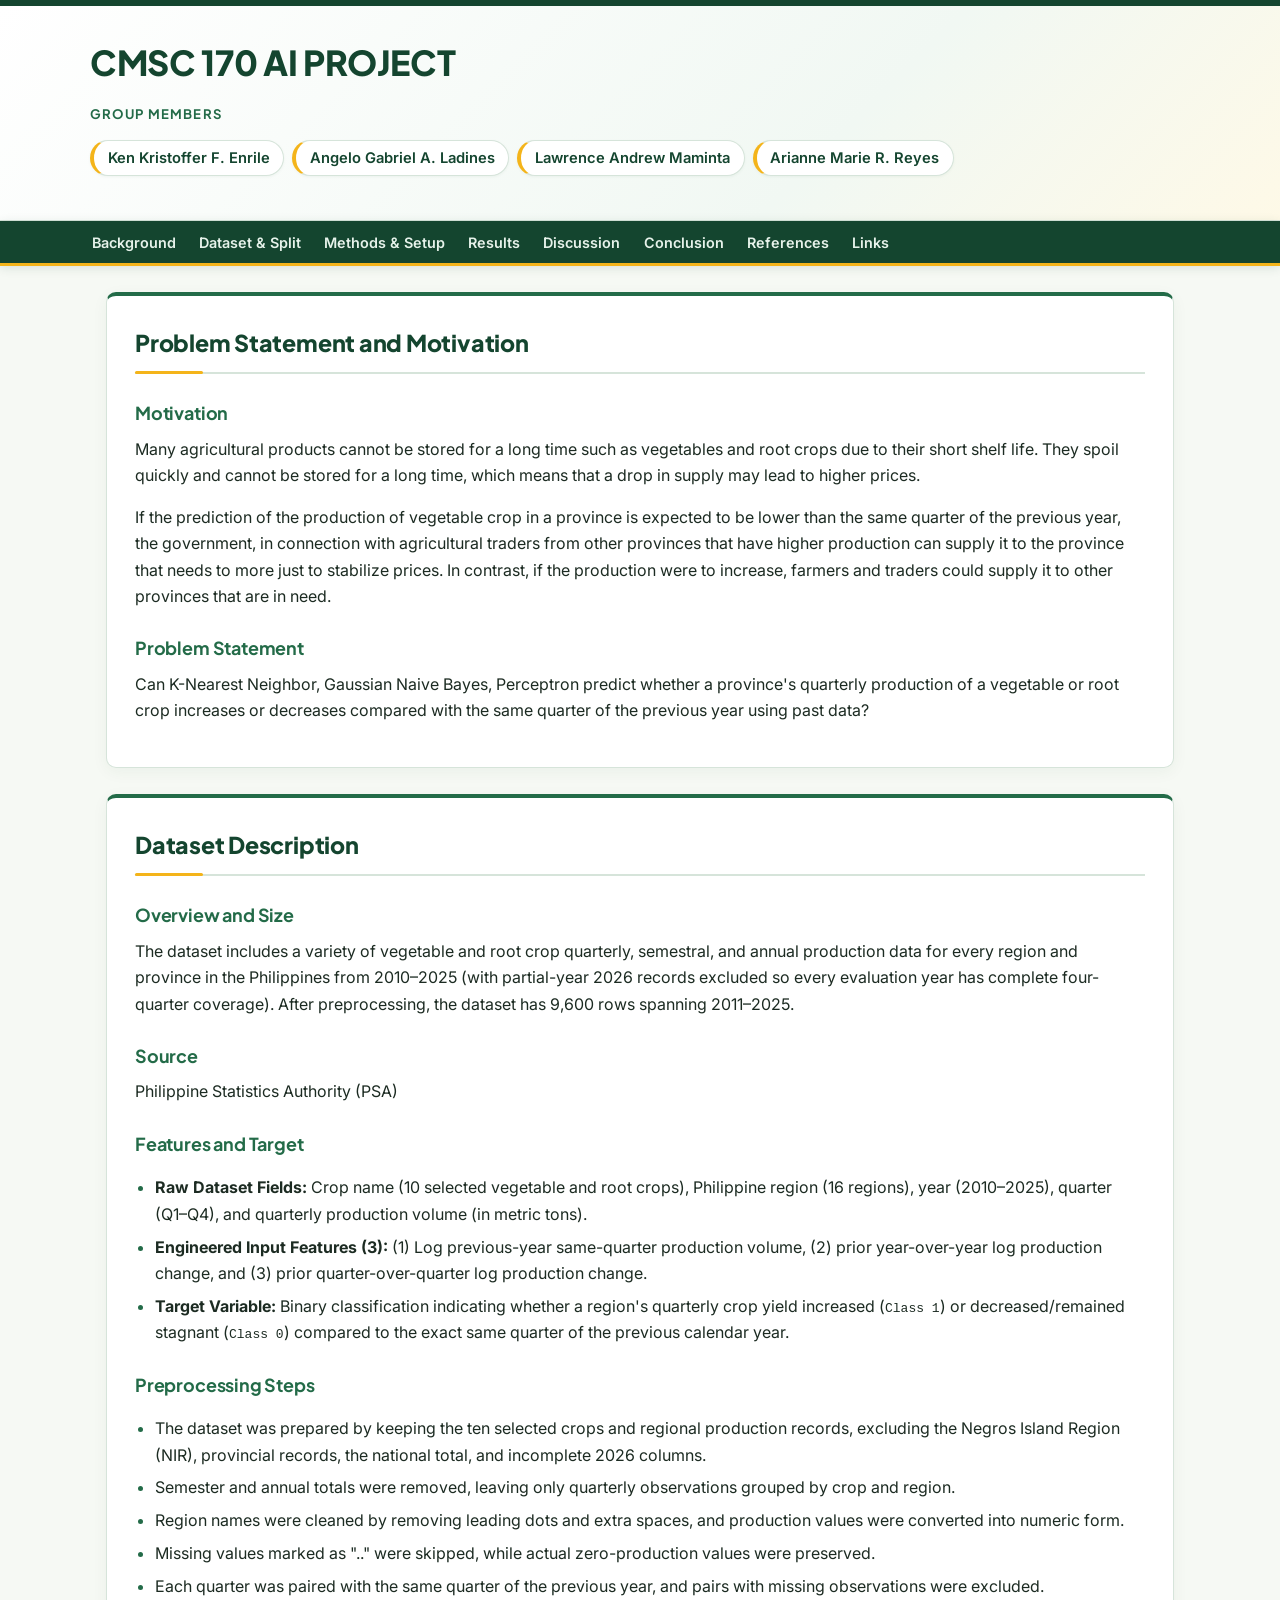
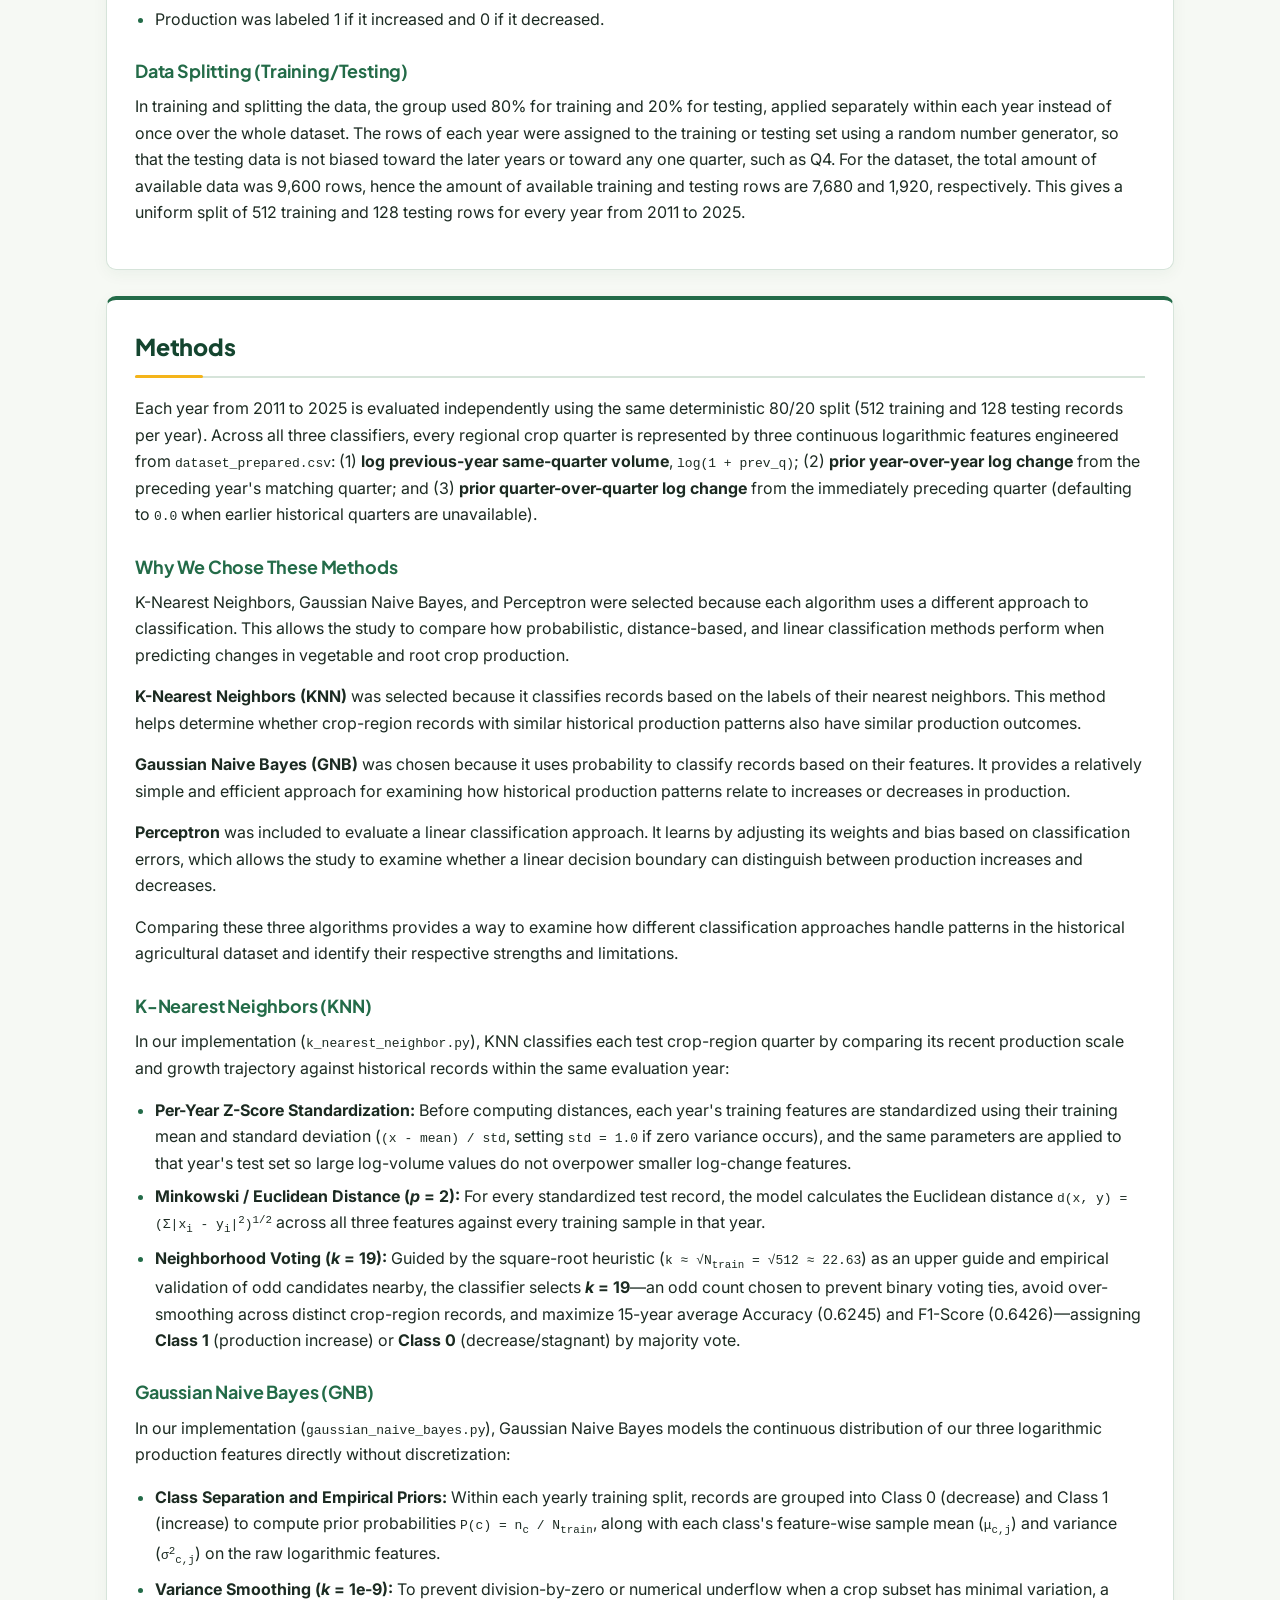
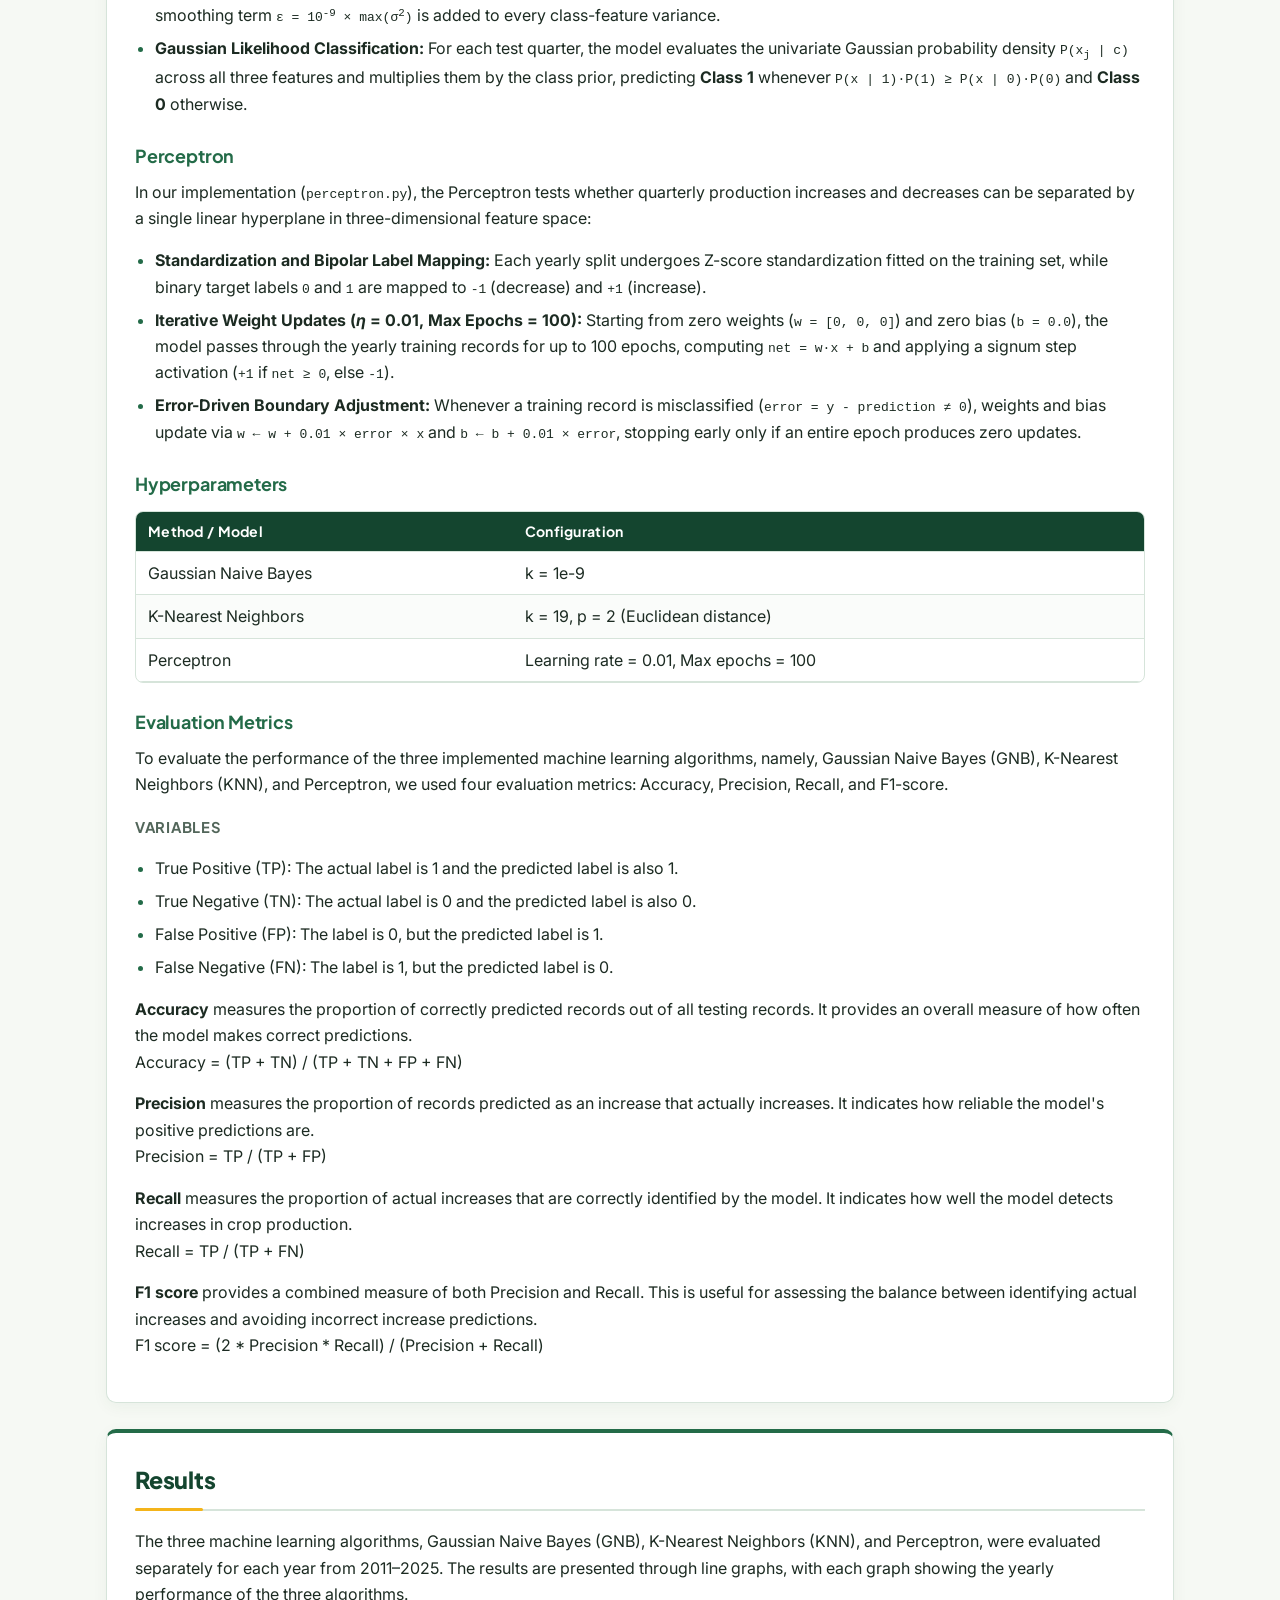
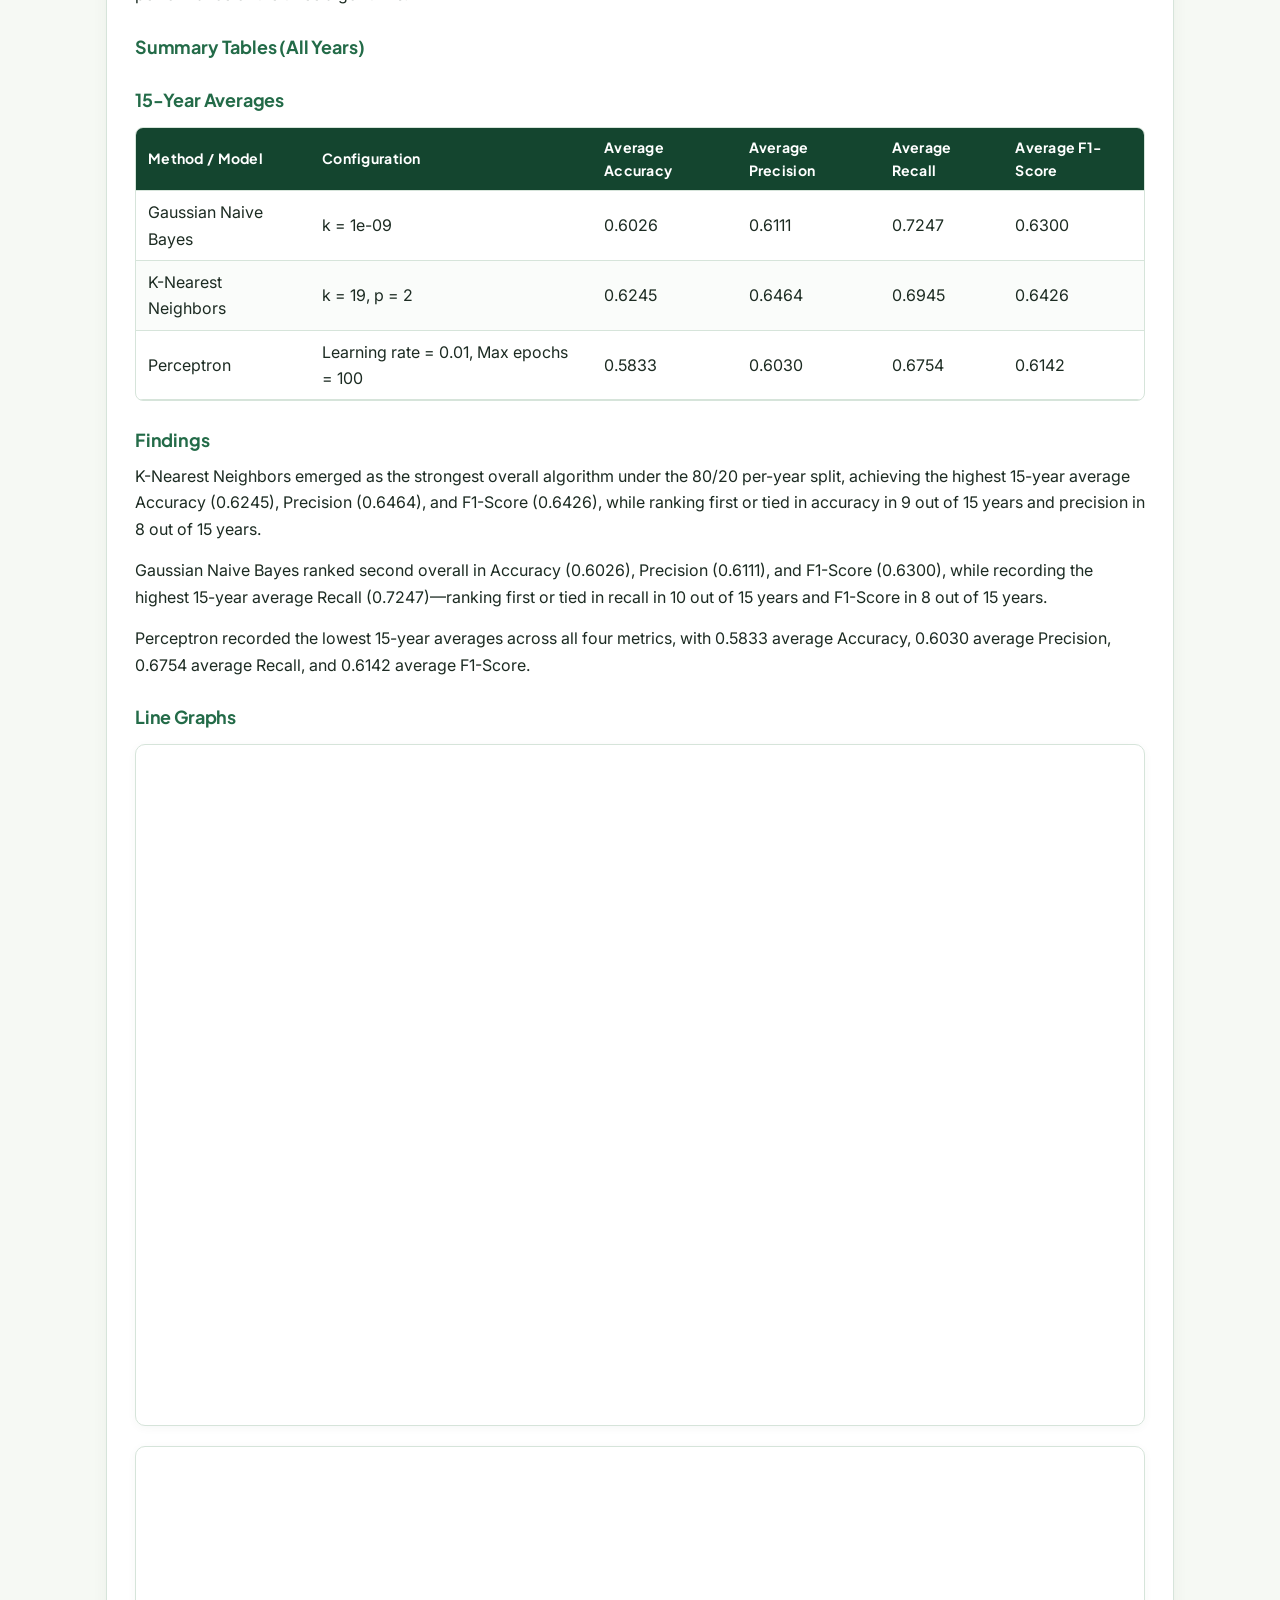
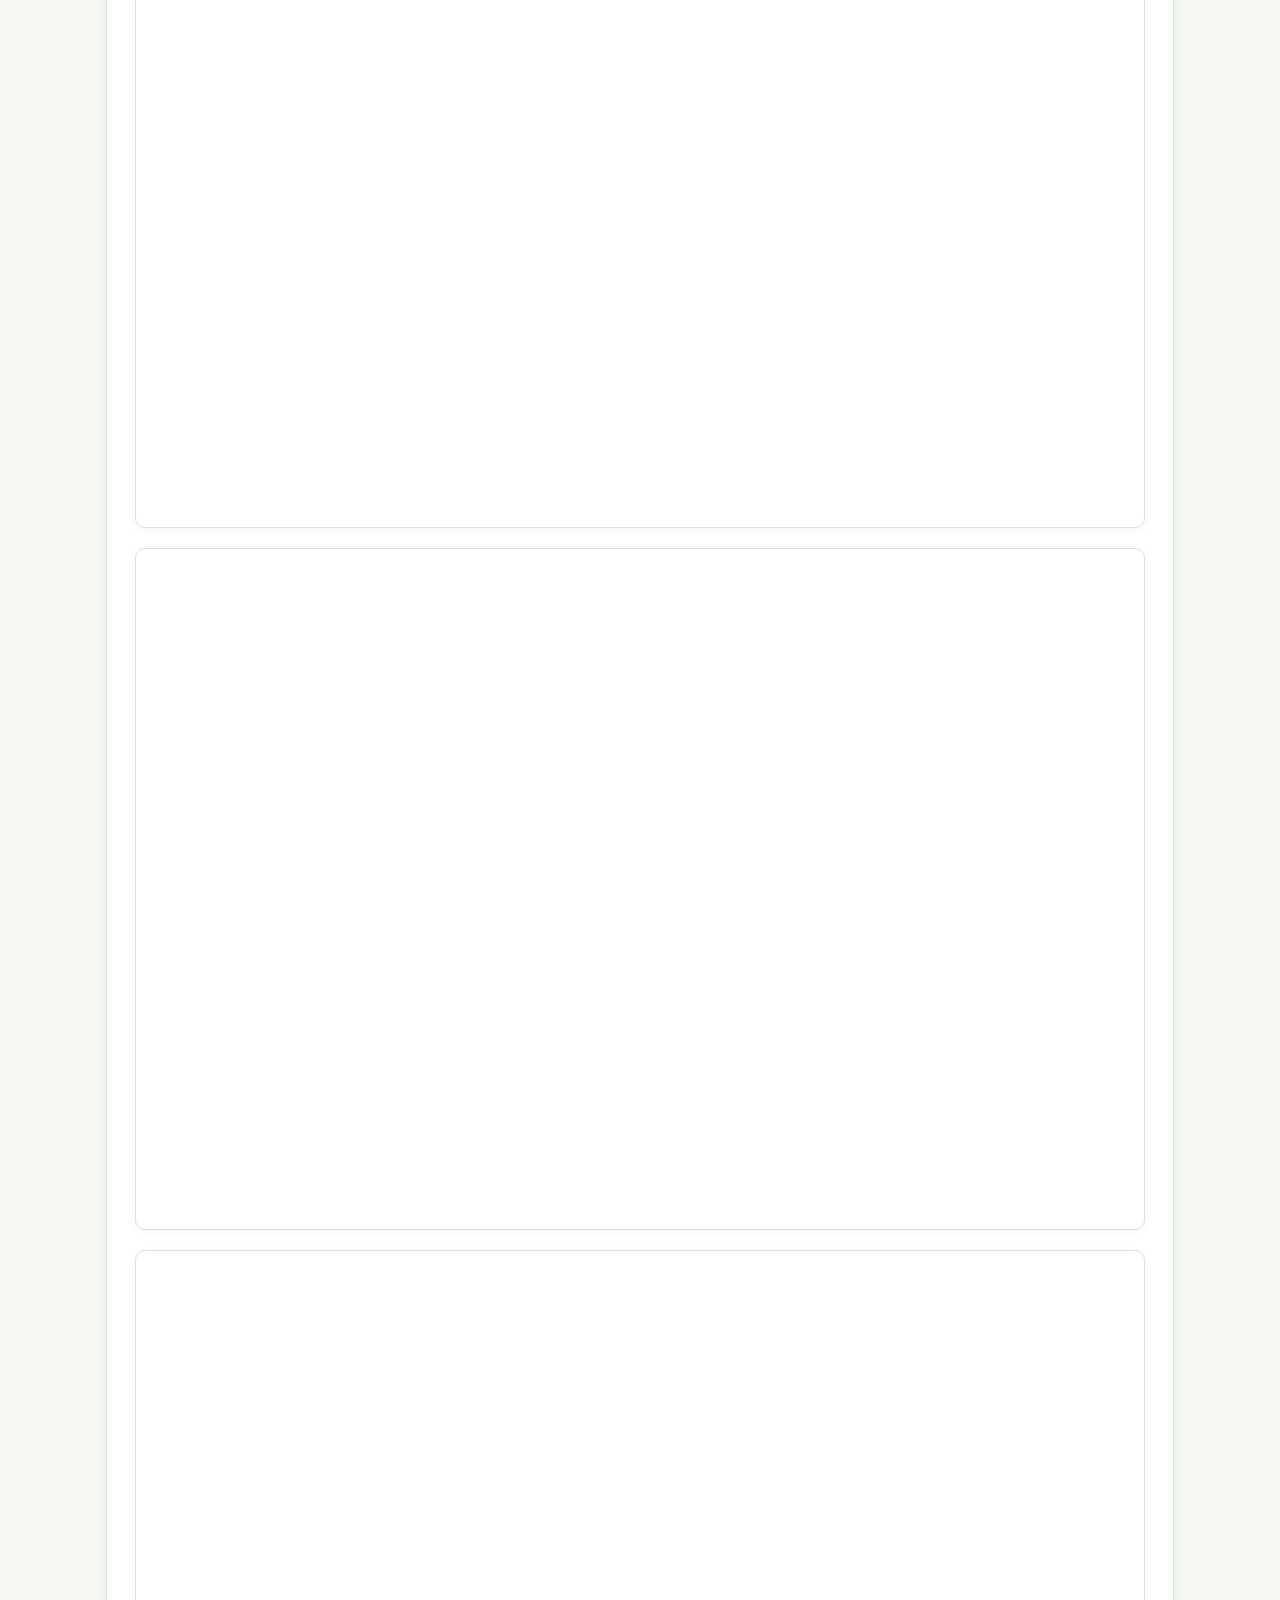
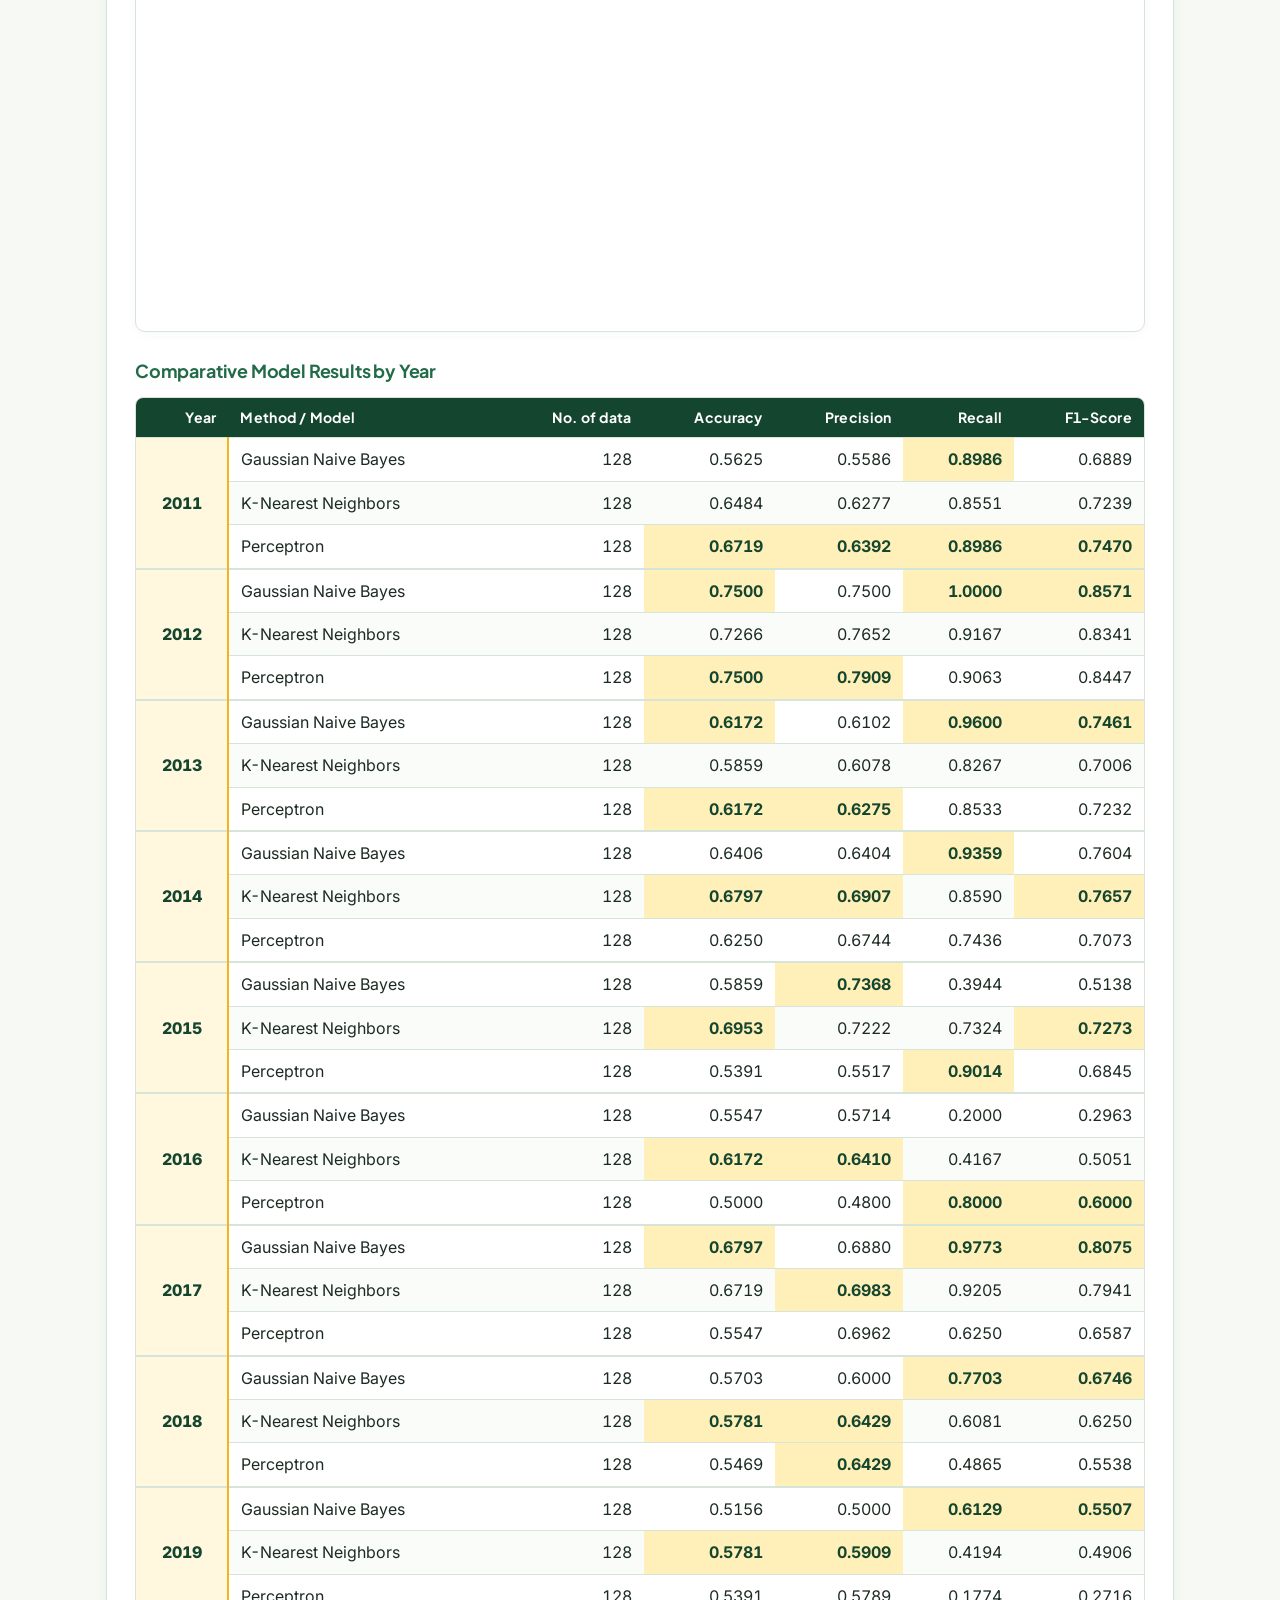
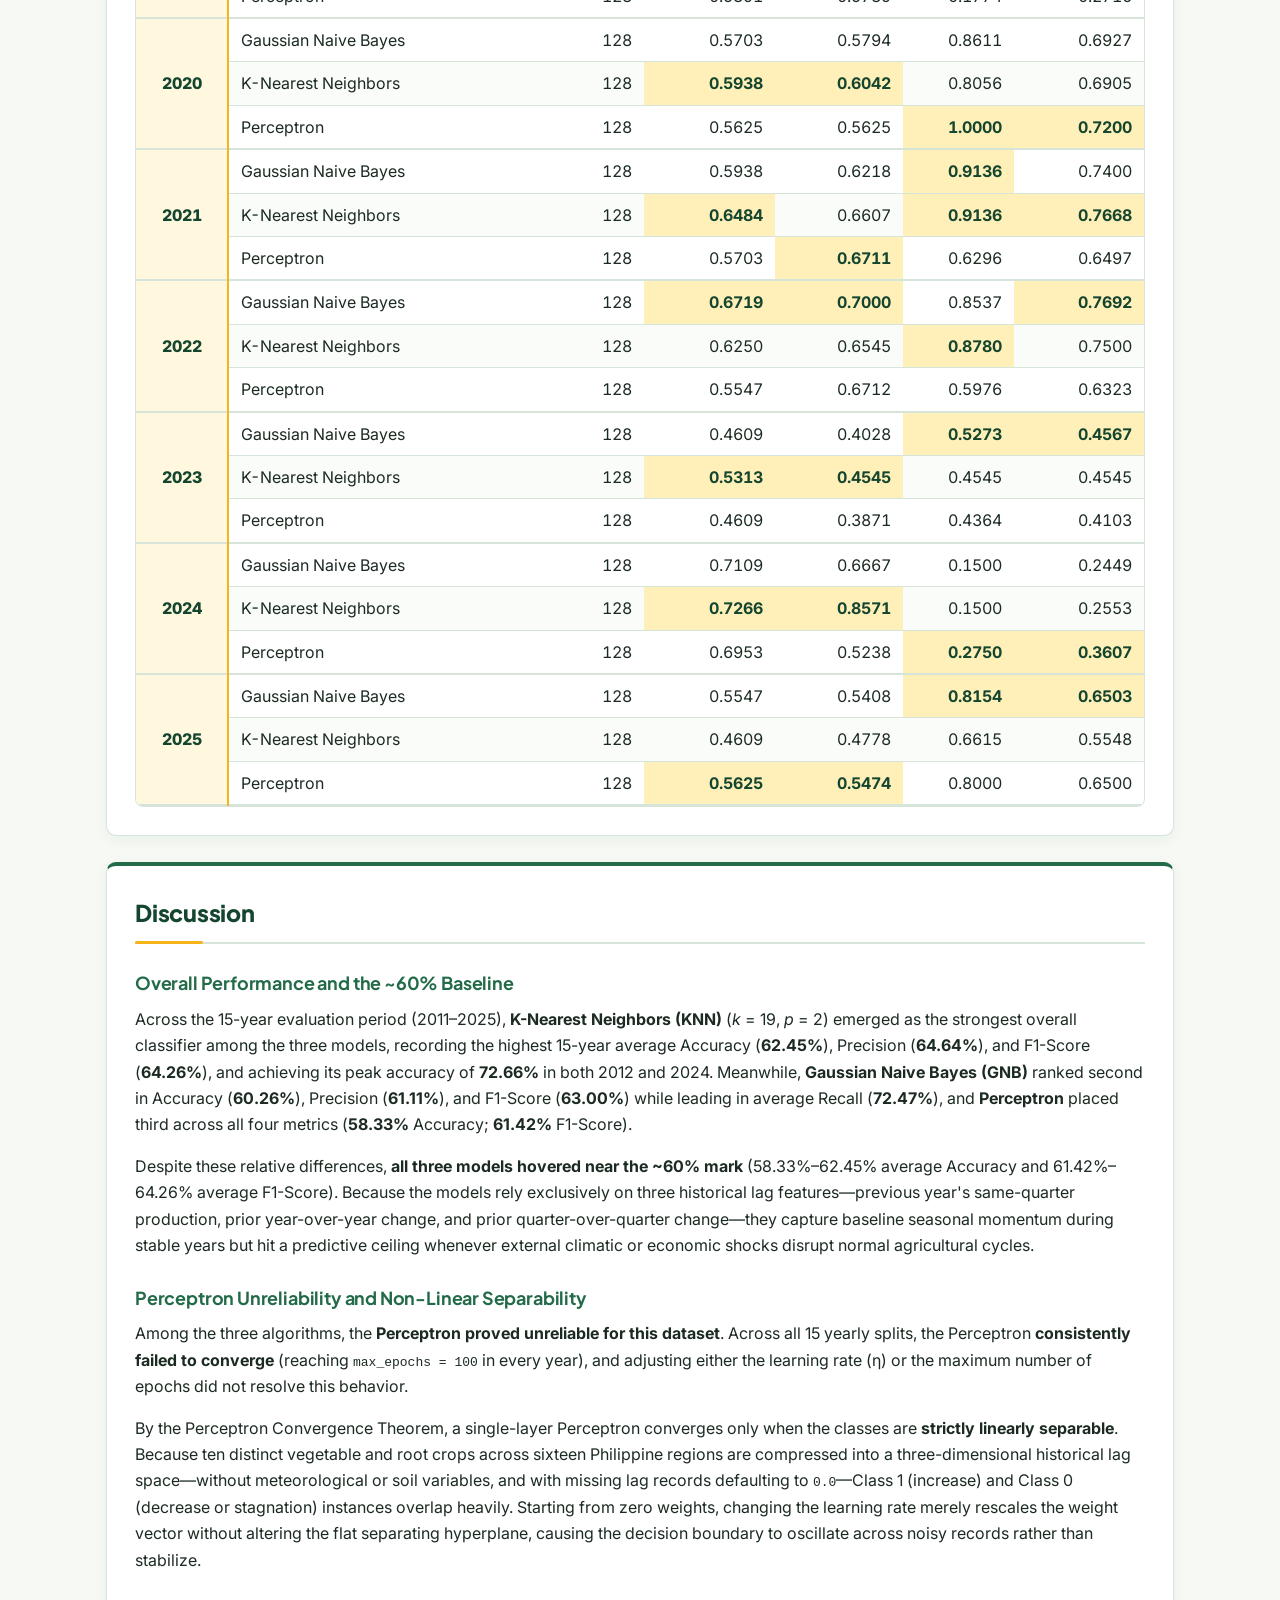
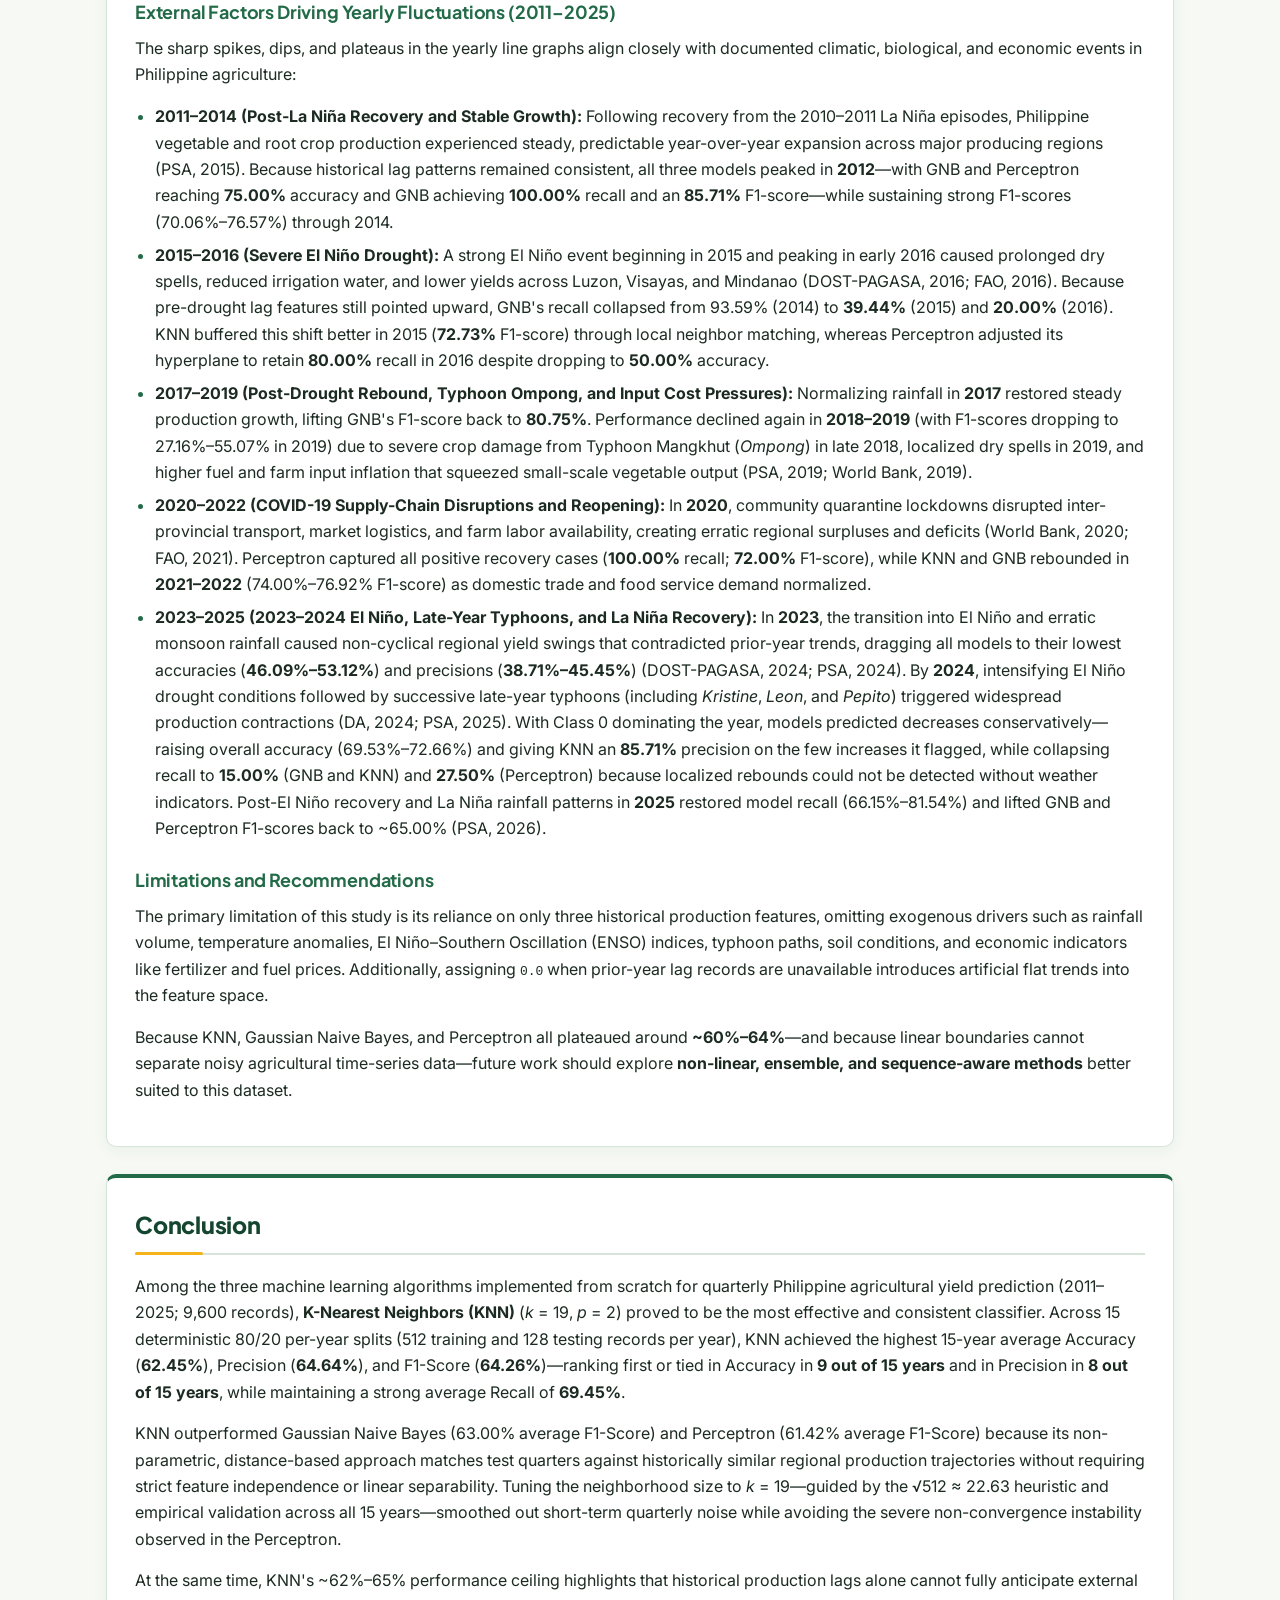
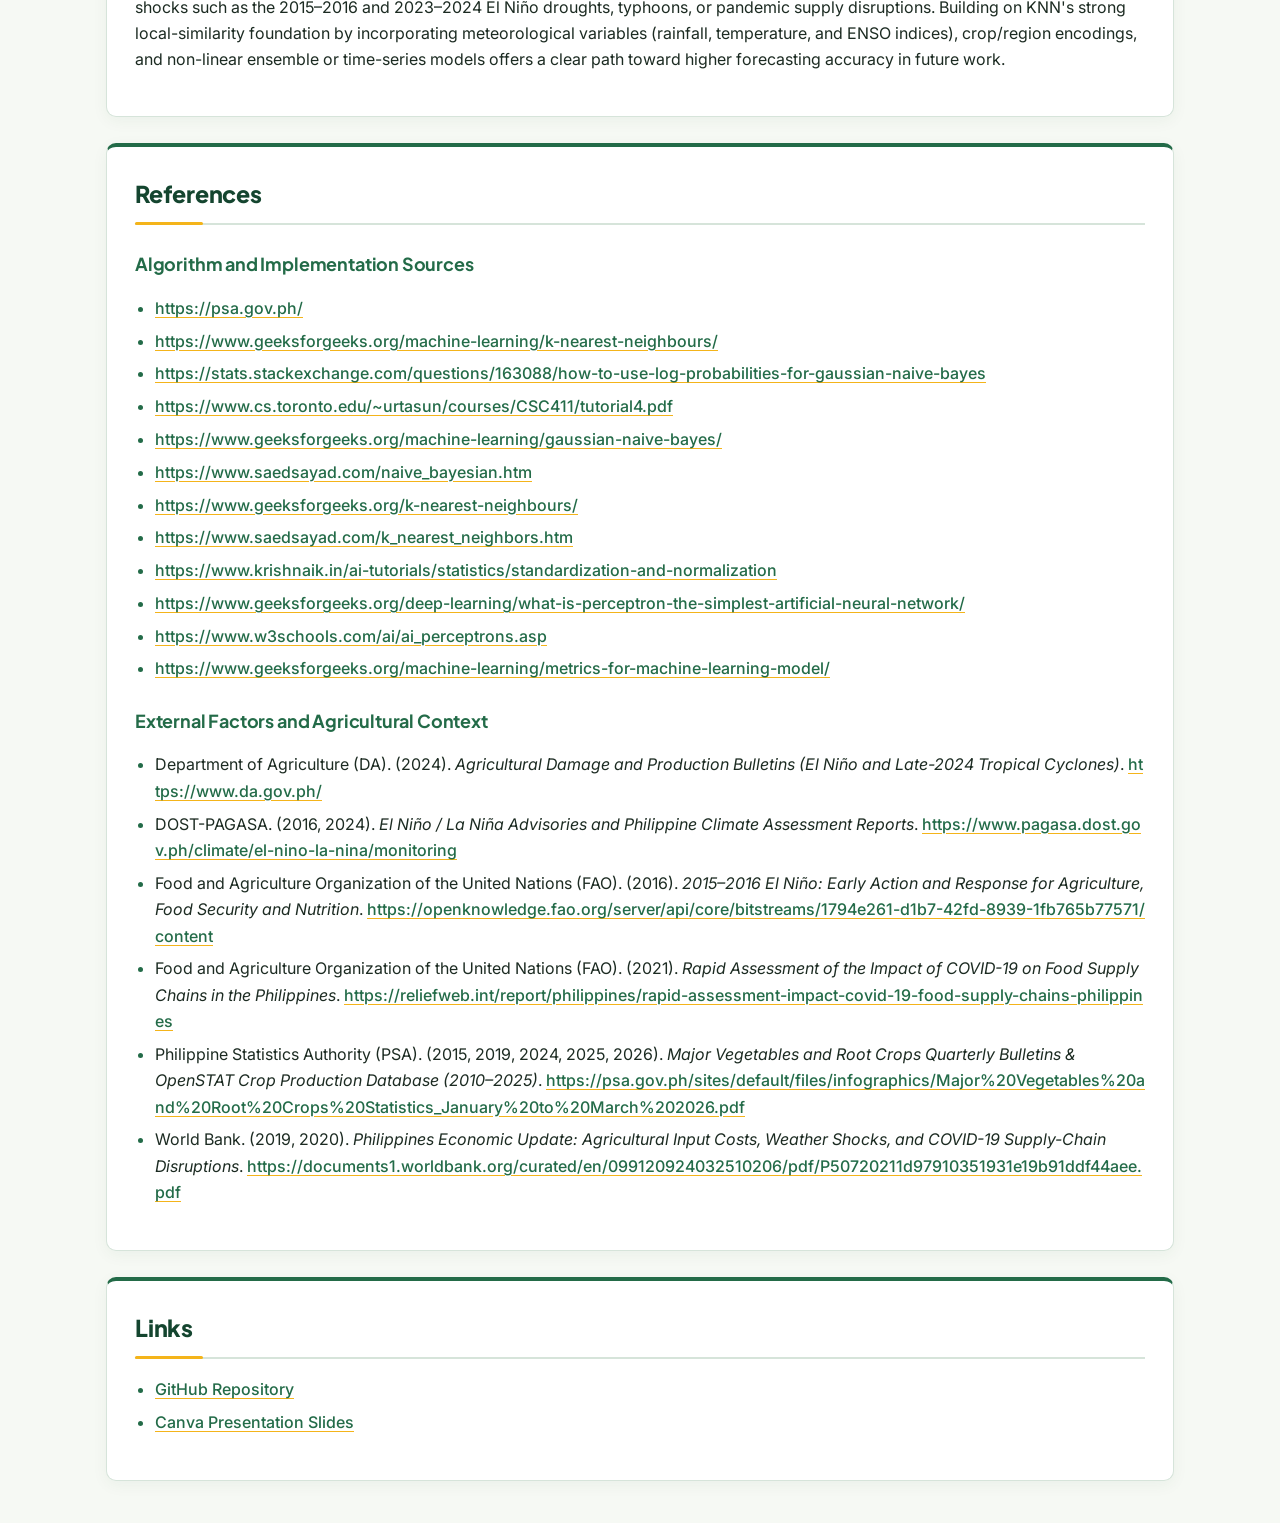
==== index.html @ d4cdd557 "updated README and added reason for chosen methods" ====
<!DOCTYPE html>
<html lang="en">

<head>
  <meta charset="utf-8">
  <meta name="viewport" content="width=device-width, initial-scale=1">
  <title>CMSC 170 AI PROJECT</title>

  <!-- all page styling are in style.css -->
  <link rel="stylesheet" href="style.css">
</head>

<body>

  <!-- HEADER -->
  <!-- Project title and group members -->
  <header id="title" class="hero">
    <h1>CMSC 170 AI PROJECT</h1>
    <h2>Group Members</h2>
    <ul>
      <li>Ken Kristoffer F. Enrile</li>
      <li>Angelo Gabriel A. Ladines</li>
      <li>Lawrence Andrew Maminta</li>
      <li>Arianne Marie R. Reyes</li>
    </ul>
  </header>

  <!-- NAVIGATION -->
  <!-- table of contents aligned with the reorganized flow -->
  <nav class="toc">
    <ol>
      <li><a href="#problem">Background</a></li>
      <li><a href="#dataset">Dataset &amp; Split</a></li>
      <li><a href="#methods">Methods &amp; Setup</a></li>
      <li><a href="#results">Results</a></li>
      <li><a href="#discussion">Discussion</a></li>
      <li><a href="#conclusion">Conclusion</a></li>
      <li><a href="#references">References</a></li>
      <li><a href="#links">Links</a></li>
    </ol>
  </nav>

  <main>

    <!-- I. PROBLEM AND MOTIVATION -->
    <section id="problem">
      <h2>Problem Statement and Motivation</h2>

      <h3>Motivation</h3>
      <p>Many agricultural products cannot be stored for a long time such as vegetables and root crops due to their short shelf life. 
        They spoil quickly and cannot be stored for a long time, which means that a drop in supply may lead to higher prices.</p>
      <p>If the prediction of the production of vegetable crop in a province is expected to be lower than the same quarter of the previous year, 
        the government, in connection with agricultural traders from other provinces that have higher production can supply it to the province 
        that needs to more just to stabilize prices. In contrast, if the production were to increase, farmers and traders could supply it to 
        other provinces that are in need.</p>

      <h3>Problem Statement</h3>
      <p>Can K-Nearest Neighbor, Gaussian Naive Bayes, Perceptron predict whether a province's quarterly production of a vegetable or root crop increases or 
        decreases compared with the same quarter of the previous year using past data?</p>
    </section>

    <!-- II. DATASET AND SPLITTING -->
    <section id="dataset">
      <h2>Dataset Description</h2>

      <h3>Overview and Size</h3>
      <p>The dataset includes a variety of vegetable and root crop quarterly, semestral, and annual production data for 
        every region and province in the Philippines from 2010–2025 (with partial-year 2026 records excluded so every evaluation year has complete four-quarter coverage). After preprocessing, the dataset has 9,600 rows spanning 2011–2025.</p>

      <h3>Source</h3>
      <p>Philippine Statistics Authority (PSA)</p>

      <h3>Features and Target</h3>
      <ul>
        <li><strong>Raw Dataset Fields:</strong> Crop name (10 selected vegetable and root crops), Philippine region (16 regions), year (2010–2025), quarter (Q1–Q4), and quarterly production volume (in metric tons).</li>
        <li><strong>Engineered Input Features (3):</strong> (1) Log previous-year same-quarter production volume, (2) prior year-over-year log production change, and (3) prior quarter-over-quarter log production change.</li>
        <li><strong>Target Variable:</strong> Binary classification indicating whether a region's quarterly crop yield increased (<code>Class 1</code>) or decreased/remained stagnant (<code>Class 0</code>) compared to the exact same quarter of the previous calendar year.</li>
      </ul>

      <h3>Preprocessing Steps</h3>
      <ul>
        <li>The dataset was prepared by keeping the ten selected crops and regional production records, excluding the Negros Island Region (NIR), 
            provincial records, the national total, and incomplete 2026 columns.</li>
        <li>Semester and annual totals were removed, leaving only quarterly observations grouped by crop and region.</li>
        <li>Region names were cleaned by removing leading dots and extra spaces, and production values were converted into numeric form.</li>
        <li>Missing values marked as ".." were skipped, while actual zero-production values were preserved.</li>
        <li>Each quarter was paired with the same quarter of the previous year, and pairs with missing observations were excluded.</li>
        <li>Production was labeled 1 if it increased and 0 if it decreased.</li>
      </ul>

      <!-- Moved from Data Setup so all data preparation stays together -->
      <h3>Data Splitting (Training/Testing)</h3>
      <p>In training and splitting the data, the group used 80% for training and 20% for testing, 
        applied separately within each year instead of once over the whole dataset. 
        The rows of each year were assigned to the training or testing set using a random number generator, 
        so that the testing data is not biased toward the later years or toward any one quarter, such as Q4. 
        For the dataset, the total amount of available data was 9,600 rows, hence the amount of available training and testing rows are 7,680 and 1,920, respectively. 
        This gives a uniform split of 512 training and 128 testing rows for every year from 2011 to 2025.
      </p>
    </section>

    <!-- III. METHODS AND EVALUATION SETUP -->
    <section id="methods">
      <h2>Methods</h2>
      <p>Each year from 2011 to 2025 is evaluated independently using the same deterministic 80/20 split (512 training and 128 testing records per year). Across all three classifiers, every regional crop quarter is represented by three continuous logarithmic features engineered from <code>dataset_prepared.csv</code>: (1) <strong>log previous-year same-quarter volume</strong>, <code>log(1 + prev_q)</code>; (2) <strong>prior year-over-year log change</strong> from the preceding year's matching quarter; and (3) <strong>prior quarter-over-quarter log change</strong> from the immediately preceding quarter (defaulting to <code>0.0</code> when earlier historical quarters are unavailable).</p>

      <h3>Why We Chose These Methods</h3>
      <p>K-Nearest Neighbors, Gaussian Naive Bayes, and Perceptron were selected because each algorithm uses a different approach to classification. This allows the study to compare how probabilistic, distance-based, and linear classification methods perform when predicting changes in vegetable and root crop production.</p>

      <p><strong>K-Nearest Neighbors (KNN)</strong> was selected because it classifies records based on the labels of their nearest neighbors. This method helps determine whether crop-region records with similar historical production patterns also have similar production outcomes.</p> 

      <p><strong>Gaussian Naive Bayes (GNB)</strong> was chosen because it uses probability to classify records based on their features. It provides a relatively simple and efficient approach for examining how historical production patterns relate to increases or decreases in production.</p>

      <p><strong>Perceptron</strong> was included to evaluate a linear classification approach. It learns by adjusting its weights and bias based on classification errors, which allows the study to examine whether a linear decision boundary can distinguish between production increases and decreases.</p>

      <p>Comparing these three algorithms provides a way to examine how different classification approaches handle patterns in the historical agricultural dataset and identify their respective strengths and limitations.</p>

      <h3>K-Nearest Neighbors (KNN)</h3>
      <p>In our implementation (<code>k_nearest_neighbor.py</code>), KNN classifies each test crop-region quarter by comparing its recent production scale and growth trajectory against historical records within the same evaluation year:</p>
      <ul>
        <li><strong>Per-Year Z-Score Standardization:</strong> Before computing distances, each year's training features are standardized using their training mean and standard deviation (<code>(x - mean) / std</code>, setting <code>std = 1.0</code> if zero variance occurs), and the same parameters are applied to that year's test set so large log-volume values do not overpower smaller log-change features.</li>
        <li><strong>Minkowski / Euclidean Distance (<em>p</em> = 2):</strong> For every standardized test record, the model calculates the Euclidean distance <code>d(x, y) = (&Sigma;|x<sub>i</sub> - y<sub>i</sub>|<sup>2</sup>)<sup>1/2</sup></code> across all three features against every training sample in that year.</li>
        <li><strong>Neighborhood Voting (<em>k</em> = 19):</strong> Guided by the square-root heuristic (<code>k &approx; &radic;N<sub>train</sub> = &radic;512 &approx; 22.63</code>) as an upper guide and empirical validation of odd candidates nearby, the classifier selects <strong><em>k</em> = 19</strong>—an odd count chosen to prevent binary voting ties, avoid over-smoothing across distinct crop-region records, and maximize 15-year average Accuracy (0.6245) and F1-Score (0.6426)—assigning <strong>Class 1</strong> (production increase) or <strong>Class 0</strong> (decrease/stagnant) by majority vote.</li>
      </ul>

      <h3>Gaussian Naive Bayes (GNB)</h3>
      <p>In our implementation (<code>gaussian_naive_bayes.py</code>), Gaussian Naive Bayes models the continuous distribution of our three logarithmic production features directly without discretization:</p>
      <ul>
        <li><strong>Class Separation and Empirical Priors:</strong> Within each yearly training split, records are grouped into Class 0 (decrease) and Class 1 (increase) to compute prior probabilities <code>P(c) = n<sub>c</sub> / N<sub>train</sub></code>, along with each class's feature-wise sample mean (<code>&mu;<sub>c,j</sub></code>) and variance (<code>&sigma;<sup>2</sup><sub>c,j</sub></code>) on the raw logarithmic features.</li>
        <li><strong>Variance Smoothing (<em>k</em> = 1e-9):</strong> To prevent division-by-zero or numerical underflow when a crop subset has minimal variation, a smoothing term <code>&epsilon; = 10<sup>-9</sup> &times; max(&sigma;<sup>2</sup>)</code> is added to every class-feature variance.</li>
        <li><strong>Gaussian Likelihood Classification:</strong> For each test quarter, the model evaluates the univariate Gaussian probability density <code>P(x<sub>j</sub> | c)</code> across all three features and multiplies them by the class prior, predicting <strong>Class 1</strong> whenever <code>P(x | 1)&middot;P(1) &ge; P(x | 0)&middot;P(0)</code> and <strong>Class 0</strong> otherwise.</li>
      </ul>

      <h3>Perceptron</h3>
      <p>In our implementation (<code>perceptron.py</code>), the Perceptron tests whether quarterly production increases and decreases can be separated by a single linear hyperplane in three-dimensional feature space:</p>
      <ul>
        <li><strong>Standardization and Bipolar Label Mapping:</strong> Each yearly split undergoes Z-score standardization fitted on the training set, while binary target labels <code>0</code> and <code>1</code> are mapped to <code>-1</code> (decrease) and <code>+1</code> (increase).</li>
        <li><strong>Iterative Weight Updates (<em>&eta;</em> = 0.01, Max Epochs = 100):</strong> Starting from zero weights (<code>w = [0, 0, 0]</code>) and zero bias (<code>b = 0.0</code>), the model passes through the yearly training records for up to 100 epochs, computing <code>net = w&middot;x + b</code> and applying a signum step activation (<code>+1</code> if <code>net &ge; 0</code>, else <code>-1</code>).</li>
        <li><strong>Error-Driven Boundary Adjustment:</strong> Whenever a training record is misclassified (<code>error = y - prediction &ne; 0</code>), weights and bias update via <code>w &larr; w + 0.01 &times; error &times; x</code> and <code>b &larr; b + 0.01 &times; error</code>, stopping early only if an entire epoch produces zero updates.</li>
      </ul>

      <!-- Moved from Data Setup right after model descriptions -->
      <h3>Hyperparameters</h3>
      <div class="table-wrap">
        <table>
          <thead>
            <tr>
              <th>Method / Model</th>
              <th>Configuration</th>
            </tr>
          </thead>
          <tbody>
            <tr>
              <td>Gaussian Naive Bayes</td>
              <td>k = 1e-9</td>
            </tr>
            <tr>
              <td>K-Nearest Neighbors</td>
              <td>k = 19, p = 2 (Euclidean distance)</td>
            </tr>
            <tr>
              <td>Perceptron</td>
              <td>Learning rate = 0.01, Max epochs = 100</td>
            </tr>
          </tbody>
        </table>
      </div>

      <!-- Moved from Data Setup to lead directly into Results -->
      <h3>Evaluation Metrics</h3>
      <p>To evaluate the performance of the three implemented machine learning algorithms, namely, Gaussian Naive Bayes (GNB), K-Nearest Neighbors (KNN), 
        and Perceptron, we used four evaluation metrics: Accuracy, Precision, Recall, and F1-score.</p>

      <h4>Variables</h4>
      <ul>
        <li>True Positive (TP): The actual label is 1 and the predicted label is also 1.</li>
        <li>True Negative (TN): The actual label is 0 and the predicted label is also 0.</li>
        <li>False Positive (FP): The label is 0, but the predicted label is 1.</li>
        <li>False Negative (FN): The label is 1, but the predicted label is 0.</li>
      </ul>

      <p><strong>Accuracy</strong> measures the proportion of correctly predicted records out of all testing records. 
        It provides an overall measure of how often the model makes correct predictions.<br>Accuracy = (TP + TN) / (TP + TN + FP + FN)</p>
      <p><strong>Precision</strong> measures the proportion of records predicted as an increase that actually increases. 
        It indicates how reliable the model's positive predictions are.<br>Precision = TP / (TP + FP)</p>
      <p><strong>Recall</strong> measures the proportion of actual increases that are correctly identified by the model. 
        It indicates how well the model detects increases in crop production.<br>Recall = TP / (TP + FN)</p>
      <p><strong>F1 score</strong> provides a combined measure of both Precision and Recall. This is useful for assessing the balance
         between identifying actual increases and avoiding incorrect increase predictions.<br>F1 score = (2 * Precision * Recall) / (Precision + Recall)</p>
    </section>

    <!-- IV. RESULTS (SUMMARY & FINDINGS FIRST, THEN CHARTS, THEN FULL YEAR TABLE) -->
    <section id="results">
      <h2>Results</h2>
      <p>The three machine learning algorithms, Gaussian Naive Bayes (GNB), K-Nearest Neighbors (KNN), and Perceptron, were evaluated separately 
        for each year from 2011–2025. The results are presented through line graphs, with each graph showing the yearly performance of the three algorithms.</p>

      <h3>Summary Tables (All Years)</h3>

      <!-- 15-Year Averages Table -->
      <h3>15-Year Averages</h3>
      <div class="table-wrap">
        <table>
          <thead>
            <tr>
              <th>Method / Model</th>
              <th>Configuration</th>
              <th>Average Accuracy</th>
              <th>Average Precision</th>
              <th>Average Recall</th>
              <th>Average F1-Score</th>
            </tr>
          </thead>
          <tbody id="avg-table-body">
            <!-- Populated automatically by script.js -->
          </tbody>
        </table>
      </div>

      <h3>Findings</h3>
      <p>K-Nearest Neighbors emerged as the strongest overall algorithm under the 80/20 per-year split, 
        achieving the highest 15-year average Accuracy (0.6245), Precision (0.6464), 
        and F1-Score (0.6426), while ranking first or tied in accuracy in 9 out of 15 years and precision in 8 out of 15 years.</p>
      <p>Gaussian Naive Bayes ranked second overall in Accuracy (0.6026), Precision (0.6111), and F1-Score (0.6300), while recording the highest 15-year average Recall (0.7247)—ranking first or tied in recall in 10 out of 15 years and F1-Score in 8 out of 15 years.</p>
      <p>Perceptron recorded the lowest 15-year averages across all four metrics, with 0.5833 average Accuracy, 0.6030 average Precision, 0.6754 average Recall, and 0.6142 average F1-Score.</p>

      <h3>Line Graphs</h3>
      <div class="chart-grid">
        <div class="fig"><iframe src="tables_and_charts/accuracy.html" title="Accuracy per Year" loading="lazy"></iframe></div>
        <div class="fig"><iframe src="tables_and_charts/precision.html" title="Precision per Year" loading="lazy"></iframe></div>
        <div class="fig"><iframe src="tables_and_charts/recall.html" title="Recall per Year" loading="lazy"></iframe></div>
        <div class="fig"><iframe src="tables_and_charts/f1_score.html" title="F1-Score per Year" loading="lazy"></iframe></div>
      </div>

      <!-- Comparative Model Results by Year -->
      <h3>Comparative Model Results by Year</h3>
      <div class="table-wrap year-scroll">
        <table class="year-table" id="year-results-table">
          <thead>
            <tr>
              <th>Year</th>
              <th class="model">Method / Model</th>
              <th>No. of data</th>
              <th>Accuracy</th>
              <th>Precision</th>
              <th>Recall</th>
              <th>F1-Score</th>
            </tr>
          </thead>
          <!-- Yearly <tbody> groups populated automatically by script.js -->
        </table>
      </div>
    </section>

    <!-- V. DISCUSSION -->
    <section id="discussion">
      <h2>Discussion</h2>

      <h3>Overall Performance and the ~60% Baseline</h3>
      <p>
        Across the 15-year evaluation period (2011–2025), <strong>K-Nearest Neighbors (KNN)</strong> (<em>k</em> = 19, <em>p</em> = 2) emerged as the strongest overall classifier among the three models, recording the highest 15-year average Accuracy (<strong>62.45%</strong>), Precision (<strong>64.64%</strong>), and F1-Score (<strong>64.26%</strong>), and achieving its peak accuracy of <strong>72.66%</strong> in both 2012 and 2024. Meanwhile, <strong>Gaussian Naive Bayes (GNB)</strong> ranked second in Accuracy (<strong>60.26%</strong>), Precision (<strong>61.11%</strong>), and F1-Score (<strong>63.00%</strong>) while leading in average Recall (<strong>72.47%</strong>), and <strong>Perceptron</strong> placed third across all four metrics (<strong>58.33%</strong> Accuracy; <strong>61.42%</strong> F1-Score).
      </p>
      <p>
        Despite these relative differences, <strong>all three models hovered near the ~60% mark</strong> (58.33%–62.45% average Accuracy and 61.42%–64.26% average F1-Score). Because the models rely exclusively on three historical lag features—previous year's same-quarter production, prior year-over-year change, and prior quarter-over-quarter change—they capture baseline seasonal momentum during stable years but hit a predictive ceiling whenever external climatic or economic shocks disrupt normal agricultural cycles.
      </p>

      <h3>Perceptron Unreliability and Non-Linear Separability</h3>
      <p>
        Among the three algorithms, the <strong>Perceptron proved unreliable for this dataset</strong>. Across all 15 yearly splits, the Perceptron <strong>consistently failed to converge</strong> (reaching <code>max_epochs = 100</code> in every year), and adjusting either the learning rate (&eta;) or the maximum number of epochs did not resolve this behavior.
      </p>
      <p>
        By the Perceptron Convergence Theorem, a single-layer Perceptron converges only when the classes are <strong>strictly linearly separable</strong>. Because ten distinct vegetable and root crops across sixteen Philippine regions are compressed into a three-dimensional historical lag space—without meteorological or soil variables, and with missing lag records defaulting to <code>0.0</code>—Class 1 (increase) and Class 0 (decrease or stagnation) instances overlap heavily. Starting from zero weights, changing the learning rate merely rescales the weight vector without altering the flat separating hyperplane, causing the decision boundary to oscillate across noisy records rather than stabilize.
      </p>

      <h3>External Factors Driving Yearly Fluctuations (2011–2025)</h3>
      <p>
        The sharp spikes, dips, and plateaus in the yearly line graphs align closely with documented climatic, biological, and economic events in Philippine agriculture:
      </p>
      <ul>
        <li>
          <strong>2011–2014 (Post-La Ni&ntilde;a Recovery and Stable Growth):</strong> Following recovery from the 2010–2011 La Ni&ntilde;a episodes, Philippine vegetable and root crop production experienced steady, predictable year-over-year expansion across major producing regions (PSA, 2015). Because historical lag patterns remained consistent, all three models peaked in <strong>2012</strong>—with GNB and Perceptron reaching <strong>75.00%</strong> accuracy and GNB achieving <strong>100.00%</strong> recall and an <strong>85.71%</strong> F1-score—while sustaining strong F1-scores (70.06%–76.57%) through 2014.
        </li>
        <li>
          <strong>2015–2016 (Severe El Ni&ntilde;o Drought):</strong> A strong El Ni&ntilde;o event beginning in 2015 and peaking in early 2016 caused prolonged dry spells, reduced irrigation water, and lower yields across Luzon, Visayas, and Mindanao (DOST-PAGASA, 2016; FAO, 2016). Because pre-drought lag features still pointed upward, GNB's recall collapsed from 93.59% (2014) to <strong>39.44%</strong> (2015) and <strong>20.00%</strong> (2016). KNN buffered this shift better in 2015 (<strong>72.73%</strong> F1-score) through local neighbor matching, whereas Perceptron adjusted its hyperplane to retain <strong>80.00%</strong> recall in 2016 despite dropping to <strong>50.00%</strong> accuracy.
        </li>
        <li>
          <strong>2017–2019 (Post-Drought Rebound, Typhoon Ompong, and Input Cost Pressures):</strong> Normalizing rainfall in <strong>2017</strong> restored steady production growth, lifting GNB's F1-score back to <strong>80.75%</strong>. Performance declined again in <strong>2018–2019</strong> (with F1-scores dropping to 27.16%–55.07% in 2019) due to severe crop damage from Typhoon Mangkhut (<em>Ompong</em>) in late 2018, localized dry spells in 2019, and higher fuel and farm input inflation that squeezed small-scale vegetable output (PSA, 2019; World Bank, 2019).
        </li>
        <li>
          <strong>2020–2022 (COVID-19 Supply-Chain Disruptions and Reopening):</strong> In <strong>2020</strong>, community quarantine lockdowns disrupted inter-provincial transport, market logistics, and farm labor availability, creating erratic regional surpluses and deficits (World Bank, 2020; FAO, 2021). Perceptron captured all positive recovery cases (<strong>100.00%</strong> recall; <strong>72.00%</strong> F1-score), while KNN and GNB rebounded in <strong>2021–2022</strong> (74.00%–76.92% F1-score) as domestic trade and food service demand normalized.
        </li>
        <li>
          <strong>2023–2025 (2023–2024 El Ni&ntilde;o, Late-Year Typhoons, and La Ni&ntilde;a Recovery):</strong> In <strong>2023</strong>, the transition into El Ni&ntilde;o and erratic monsoon rainfall caused non-cyclical regional yield swings that contradicted prior-year trends, dragging all models to their lowest accuracies (<strong>46.09%–53.12%</strong>) and precisions (<strong>38.71%–45.45%</strong>) (DOST-PAGASA, 2024; PSA, 2024). By <strong>2024</strong>, intensifying El Ni&ntilde;o drought conditions followed by successive late-year typhoons (including <em>Kristine</em>, <em>Leon</em>, and <em>Pepito</em>) triggered widespread production contractions (DA, 2024; PSA, 2025). With Class 0 dominating the year, models predicted decreases conservatively—raising overall accuracy (69.53%–72.66%) and giving KNN an <strong>85.71%</strong> precision on the few increases it flagged, while collapsing recall to <strong>15.00%</strong> (GNB and KNN) and <strong>27.50%</strong> (Perceptron) because localized rebounds could not be detected without weather indicators. Post-El Ni&ntilde;o recovery and La Ni&ntilde;a rainfall patterns in <strong>2025</strong> restored model recall (66.15%–81.54%) and lifted GNB and Perceptron F1-scores back to ~65.00% (PSA, 2026).
        </li>
      </ul>

      <h3>Limitations and Recommendations</h3>
      <p>
        The primary limitation of this study is its reliance on only three historical production features, omitting exogenous drivers such as rainfall volume, temperature anomalies, El Ni&ntilde;o–Southern Oscillation (ENSO) indices, typhoon paths, soil conditions, and economic indicators like fertilizer and fuel prices. Additionally, assigning <code>0.0</code> when prior-year lag records are unavailable introduces artificial flat trends into the feature space.
      </p>
      <p>
        Because KNN, Gaussian Naive Bayes, and Perceptron all plateaued around <strong>~60%–64%</strong>—and because linear boundaries cannot separate noisy agricultural time-series data—future work should explore <strong>non-linear, ensemble, and sequence-aware methods</strong> better suited to this dataset.
      </p>
    </section>

    <!-- VI. CONCLUSION -->
    <section id="conclusion">
      <h2>Conclusion</h2>

      <p>
        Among the three machine learning algorithms implemented from scratch for quarterly Philippine agricultural yield prediction (2011–2025; 9,600 records), <strong>K-Nearest Neighbors (KNN)</strong> (<em>k</em> = 19, <em>p</em> = 2) proved to be the most effective and consistent classifier. Across 15 deterministic 80/20 per-year splits (512 training and 128 testing records per year), KNN achieved the highest 15-year average Accuracy (<strong>62.45%</strong>), Precision (<strong>64.64%</strong>), and F1-Score (<strong>64.26%</strong>)—ranking first or tied in Accuracy in <strong>9 out of 15 years</strong> and in Precision in <strong>8 out of 15 years</strong>, while maintaining a strong average Recall of <strong>69.45%</strong>.
      </p>

      <p>
        KNN outperformed Gaussian Naive Bayes (63.00% average F1-Score) and Perceptron (61.42% average F1-Score) because its non-parametric, distance-based approach matches test quarters against historically similar regional production trajectories without requiring strict feature independence or linear separability. Tuning the neighborhood size to <em>k</em> = 19—guided by the &radic;512 &approx; 22.63 heuristic and empirical validation across all 15 years—smoothed out short-term quarterly noise while avoiding the severe non-convergence instability observed in the Perceptron.
      </p>

      <p>
        At the same time, KNN's ~62%–65% performance ceiling highlights that historical production lags alone cannot fully anticipate external shocks such as the 2015–2016 and 2023–2024 El Ni&ntilde;o droughts, typhoons, or pandemic supply disruptions. Building on KNN's strong local-similarity foundation by incorporating meteorological variables (rainfall, temperature, and ENSO indices), crop/region encodings, and non-linear ensemble or time-series models offers a clear path toward higher forecasting accuracy in future work.
      </p>
    </section>

    <!-- VII. REFERENCES -->
    <section id="references">
      <h2>References</h2>

      <h3>Algorithm and Implementation Sources</h3>
      <ul>
        <li><a href="https://psa.gov.ph/" target="_blank">https://psa.gov.ph/</a></li>
        <li><a href="https://www.geeksforgeeks.org/machine-learning/k-nearest-neighbours/" target="_blank">https://www.geeksforgeeks.org/machine-learning/k-nearest-neighbours/</a></li>
        <li><a href="https://stats.stackexchange.com/questions/163088/how-to-use-log-probabilities-for-gaussian-naive-bayes" target="_blank">https://stats.stackexchange.com/questions/163088/how-to-use-log-probabilities-for-gaussian-naive-bayes</a></li>
        <li><a href="https://www.cs.toronto.edu/~urtasun/courses/CSC411/tutorial4.pdf" target="_blank">https://www.cs.toronto.edu/~urtasun/courses/CSC411/tutorial4.pdf</a></li>
        <li><a href="https://www.geeksforgeeks.org/machine-learning/gaussian-naive-bayes/" target="_blank">https://www.geeksforgeeks.org/machine-learning/gaussian-naive-bayes/</a></li>
        <li><a href="https://www.saedsayad.com/naive_bayesian.htm" target="_blank">https://www.saedsayad.com/naive_bayesian.htm</a></li>
        <li><a href="https://www.geeksforgeeks.org/k-nearest-neighbours/" target="_blank">https://www.geeksforgeeks.org/k-nearest-neighbours/</a></li>
        <li><a href="https://www.saedsayad.com/k_nearest_neighbors.htm" target="_blank">https://www.saedsayad.com/k_nearest_neighbors.htm</a></li>
        <li><a href="https://www.krishnaik.in/ai-tutorials/statistics/standardization-and-normalization" target="_blank">https://www.krishnaik.in/ai-tutorials/statistics/standardization-and-normalization</a></li>
        <li><a href="https://www.geeksforgeeks.org/deep-learning/what-is-perceptron-the-simplest-artificial-neural-network/" target="_blank">https://www.geeksforgeeks.org/deep-learning/what-is-perceptron-the-simplest-artificial-neural-network/</a></li>
        <li><a href="https://www.w3schools.com/ai/ai_perceptrons.asp" target="_blank">https://www.w3schools.com/ai/ai_perceptrons.asp</a></li>
        <li><a href="https://www.geeksforgeeks.org/machine-learning/metrics-for-machine-learning-model/" target="_blank">https://www.geeksforgeeks.org/machine-learning/metrics-for-machine-learning-model/</a></li>
      </ul>

      <h3>External Factors and Agricultural Context</h3>
      <ul>
        <li>
          Department of Agriculture (DA). (2024). <em>Agricultural Damage and Production Bulletins (El Ni&ntilde;o and Late-2024 Tropical Cyclones)</em>. <a href="https://www.da.gov.ph/" target="_blank">https://www.da.gov.ph/</a>
        </li>
        <li>
          DOST-PAGASA. (2016, 2024). <em>El Ni&ntilde;o / La Ni&ntilde;a Advisories and Philippine Climate Assessment Reports</em>. <a href="https://www.pagasa.dost.gov.ph/climate/el-nino-la-nina/monitoring" target="_blank">https://www.pagasa.dost.gov.ph/climate/el-nino-la-nina/monitoring</a>
        </li>
        <li>
          Food and Agriculture Organization of the United Nations (FAO). (2016). <em>2015–2016 El Ni&ntilde;o: Early Action and Response for Agriculture, Food Security and Nutrition</em>. <a href="https://openknowledge.fao.org/server/api/core/bitstreams/1794e261-d1b7-42fd-8939-1fb765b77571/content" target="_blank">https://openknowledge.fao.org/server/api/core/bitstreams/1794e261-d1b7-42fd-8939-1fb765b77571/content</a>
        </li>
        <li>
          Food and Agriculture Organization of the United Nations (FAO). (2021). <em>Rapid Assessment of the Impact of COVID-19 on Food Supply Chains in the Philippines</em>. <a href="https://reliefweb.int/report/philippines/rapid-assessment-impact-covid-19-food-supply-chains-philippines" target="_blank">https://reliefweb.int/report/philippines/rapid-assessment-impact-covid-19-food-supply-chains-philippines</a>
        </li>
        <li>
          Philippine Statistics Authority (PSA). (2015, 2019, 2024, 2025, 2026). <em>Major Vegetables and Root Crops Quarterly Bulletins &amp; OpenSTAT Crop Production Database (2010–2025)</em>. <a href="https://psa.gov.ph/sites/default/files/infographics/Major%20Vegetables%20and%20Root%20Crops%20Statistics_January%20to%20March%202026.pdf" target="_blank">https://psa.gov.ph/sites/default/files/infographics/Major%20Vegetables%20and%20Root%20Crops%20Statistics_January%20to%20March%202026.pdf</a>
        </li>
        <li>
          World Bank. (2019, 2020). <em>Philippines Economic Update: Agricultural Input Costs, Weather Shocks, and COVID-19 Supply-Chain Disruptions</em>. <a href="https://documents1.worldbank.org/curated/en/099120924032510206/pdf/P50720211d97910351931e19b91ddf44aee.pdf" target="_blank">https://documents1.worldbank.org/curated/en/099120924032510206/pdf/P50720211d97910351931e19b91ddf44aee.pdf</a>
        </li>
      </ul>
    </section>

    <!-- VIII. LINKS -->
    <section id="links">
      <h2>Links</h2>
      <ul>
        <li><a href="https://github.com/aaladines/CMSC-170-PROJECT" target="_blank">GitHub Repository</a></li>
        <li><a href="https://canva.link/6uxy0vnf1rpjtdk" target="_blank">Canva Presentation Slides</a></li>
      </ul>
    </section>

  </main>
  <script src="tables_and_charts/results.js"></script>
  <script src="script.js"></script>
</body>

</html>
---- style.css ----
@import url('https://fonts.googleapis.com/css2?family=Inter:wght@400;500;600;700&family=Plus+Jakarta+Sans:wght@600;700;800&display=swap');

/* ---------- Colors ---------- */
:root {
/* [CHANGED] Replaced neutral gray palette with botanical off-white, white, and sage tones */
  --bg: #f6f9f4;           /* soft botanical off-white page background */
  --card: #ffffff;         /* crisp white card surface */
  --text: #1c2b22;         /* deep charcoal-green body text */
  --muted: #52665a;        /* muted sage-gray secondary text */
  --line: #d6e4da;         /* subtle sage border */

  /* [ADDED] Forest green and leaf green theme variables */
  --green-dark: #14452f;   /* primary forest green (nav bar, table headers) */
  --green-mid: #236b48;    /* secondary leaf green (subheadings, card accents) */
  --green-light: #e6f2ea;  /* pale mint tint (row hover states) */

  /* [ADDED] Harvest yellow theme variables */
  --yellow: #f4b41a;       /* warm golden harvest yellow (accents, underlines) */
  --yellow-soft: #fff8df;  /* soft cream-yellow highlight (year column) */
  --yellow-badge: #ffefb8; /* golden cell highlight for .best scores */
}

/* base */
* {
  box-sizing: border-box;
}

html {
  scroll-behavior: smooth;
  scroll-padding-top: 4rem;
}

body {
  margin: 0;
  background: var(--bg);
  color: var(--text);
  font-family: 'Inter', system-ui, -apple-system, sans-serif;
  line-height: 1.65;
}

h1, h2, h3, h4 {
  font-family: 'Plus Jakarta Sans', system-ui, sans-serif;
  color: var(--green-dark);
  letter-spacing: -0.01em;
}

h2 {
  margin: 0 0 1.1rem;
  padding-bottom: 0.6rem;
  font-size: 1.45rem;
  font-weight: 800;
  border-bottom: 2px solid var(--line);
  position: relative;
}

h2::after {
  content: "";
  position: absolute;
  left: 0;
  bottom: -2px;
  width: 68px;
  height: 3px;
  background: var(--yellow);
  border-radius: 2px;
}

h3 {
  margin: 1.5rem 0 .5rem;
  font-size: 1.12rem;
  font-weight: 700;
  color: var(--green-mid);
}

h4 {
  margin: 1.1rem 0 0.4rem;
  font-size: 0.92rem;
  font-weight: 700;
  text-transform: uppercase;
  letter-spacing: 0.05em;
  color: var(--muted);
}

p {
  margin: 0 0 0.95rem;
}

a {
  color: var(--green-mid);
  font-weight: 500;
  text-decoration-color: var(--yellow);
  text-underline-offset: 3px;
}

a:hover {
  color: var(--green-dark);
}

/* header and contents bar  */
/* the side padding lines the text up with the content below */
.hero,
.toc ol {
  padding: 1.75rem max(1.5rem, calc((100% - 1100px) / 2));
}

.hero {
  background: linear-gradient(135deg, #ffffff 0%, #f1f8f3 65%, #fef9e7 100%);
  border-top: 6px solid var(--green-dark);
  border-bottom: 1px solid var(--line);
}

.hero h1 {
  margin: 0 0 0.75rem;
  font-size: clamp(1.6rem, 3vw, 2.15rem);
  font-weight: 800;
  color: var(--green-dark);
}

.hero h2 {
  border: 0;
  margin: 0 0 0.5rem;
  padding: 0;
  font-size: 0.82rem;
  font-weight: 700;
  text-transform: uppercase;
  letter-spacing: 0.08em;
  color: var(--green-mid);
}

.hero h2::after {
  display: none;
}

.hero ul {
  list-style: none;
  padding: 0;
  display: flex;
  flex-wrap: wrap;
  gap: .5rem;
}

.hero li {
  background: var(--card);
  color: var(--green-dark);
  border: 1px solid var(--line);
  border-left: 4px solid var(--yellow);
  font-size: 0.92rem;
  font-weight: 600;
  padding: 0.28rem 0.85rem;
  border-radius: 999px;
  box-shadow: 0 1px 3px rgba(20, 69, 47, 0.05);
}

.toc {
  position: sticky;
  top: 0;
  z-index: 10;
  background: var(--green-dark);
  border-bottom: 3px solid var(--yellow);
  box-shadow: 0 2px 10px rgba(20, 69, 47, 0.12);
}

.toc ol {
  list-style: none;
  margin: 0;
  padding-top: .5rem;
  padding-bottom: .5rem;
  display: flex;
  gap: 1.25rem;
  overflow-x: auto;
  white-space: nowrap;
}

.toc a {
  color: #e6f2ea;
  font-size: 0.9rem;
  font-weight: 600;
  text-decoration: none;
  padding: 0.25rem 0.1rem;
  border-bottom: 2px solid transparent;
  transition: color 0.15s ease, border-color 0.15s ease;
}

.toc a:hover,
.toc a:focus {
  color: var(--yellow);
  border-bottom-color: var(--yellow);
}

/* sections  */
main {
  max-width: 1100px;
  margin: 0 auto;
  padding: 0 1rem 3rem;
}

main > section {
  background: var(--card);
  border: 1px solid var(--line);
  border-top: 4px solid var(--green-mid);
  border-radius: 10px;
  padding: 1.75rem;
  margin-top: 1.65rem;
  box-shadow: 0 4px 16px rgba(20, 69, 47, 0.05);
}

main ul {
  padding-left: 1.25rem;
}

main li {
  margin-bottom: 0.4rem;
}

main li::marker {
  color: var(--green-mid);
}

li a {
  word-break: break-all;
}

/*  tables  */
.table-wrap {
  overflow-x: auto;
  border: 1px solid var(--line);
  border-radius: 8px;
  margin-top: 0.75rem;
}

table {
  width: 100%;
  border-collapse: collapse;
}

th,
td {
  padding: .5rem .75rem;
  border-bottom: 1px solid var(--line);
  text-align: left;
}

thead th {
  background: var(--green-dark);
  color: #ffffff;
  font-family: 'Plus Jakarta Sans', system-ui, sans-serif;
  font-weight: 700;
  font-size: 0.88rem;
  letter-spacing: 0.02em;
}

/* [ADDED] Subtle alternating row shading and mint hover highlight */
tbody tr:nth-child(even) {
  background: #fafcfa;
}

tbody tr:hover {
  background: var(--green-light);
}

/* year comparison table */
.year-table th,
.year-table td {
  text-align: right;
  font-variant-numeric: tabular-nums;
}

.year-table .model {
  text-align: left;
}

.year-table th.yr {
  text-align: center;
  background: var(--yellow-soft);
  color: var(--green-dark);
  font-weight: 800;
  border-right: 2px solid var(--yellow);
}

.year-table tbody {
  border-bottom: 2px solid var(--line);
}

/* [ADDED] Hover highlight across a full 3-row year group */
.year-table tbody:hover td {
  background: #f2f9f4;
}

.year-table td.best {
  font-weight: bold;
  color: var(--green-dark);
  background: var(--yellow-badge);
}

.note {
  color: var(--muted);
  font-size: .9rem;
}

/* charts  */
.chart-grid {
  display: grid;
  gap: 1.25rem;
  margin-top: 0.75rem;
}

.fig {
  border: 1px solid var(--line);
  border-radius: 10px;
  background: var(--card);
  overflow: hidden;
  box-shadow: 0 2px 10px rgba(20, 69, 47, 0.04);
}

.fig iframe {
  display: block;
  width: 100%;
  height: 680px;
  border: 0;
}
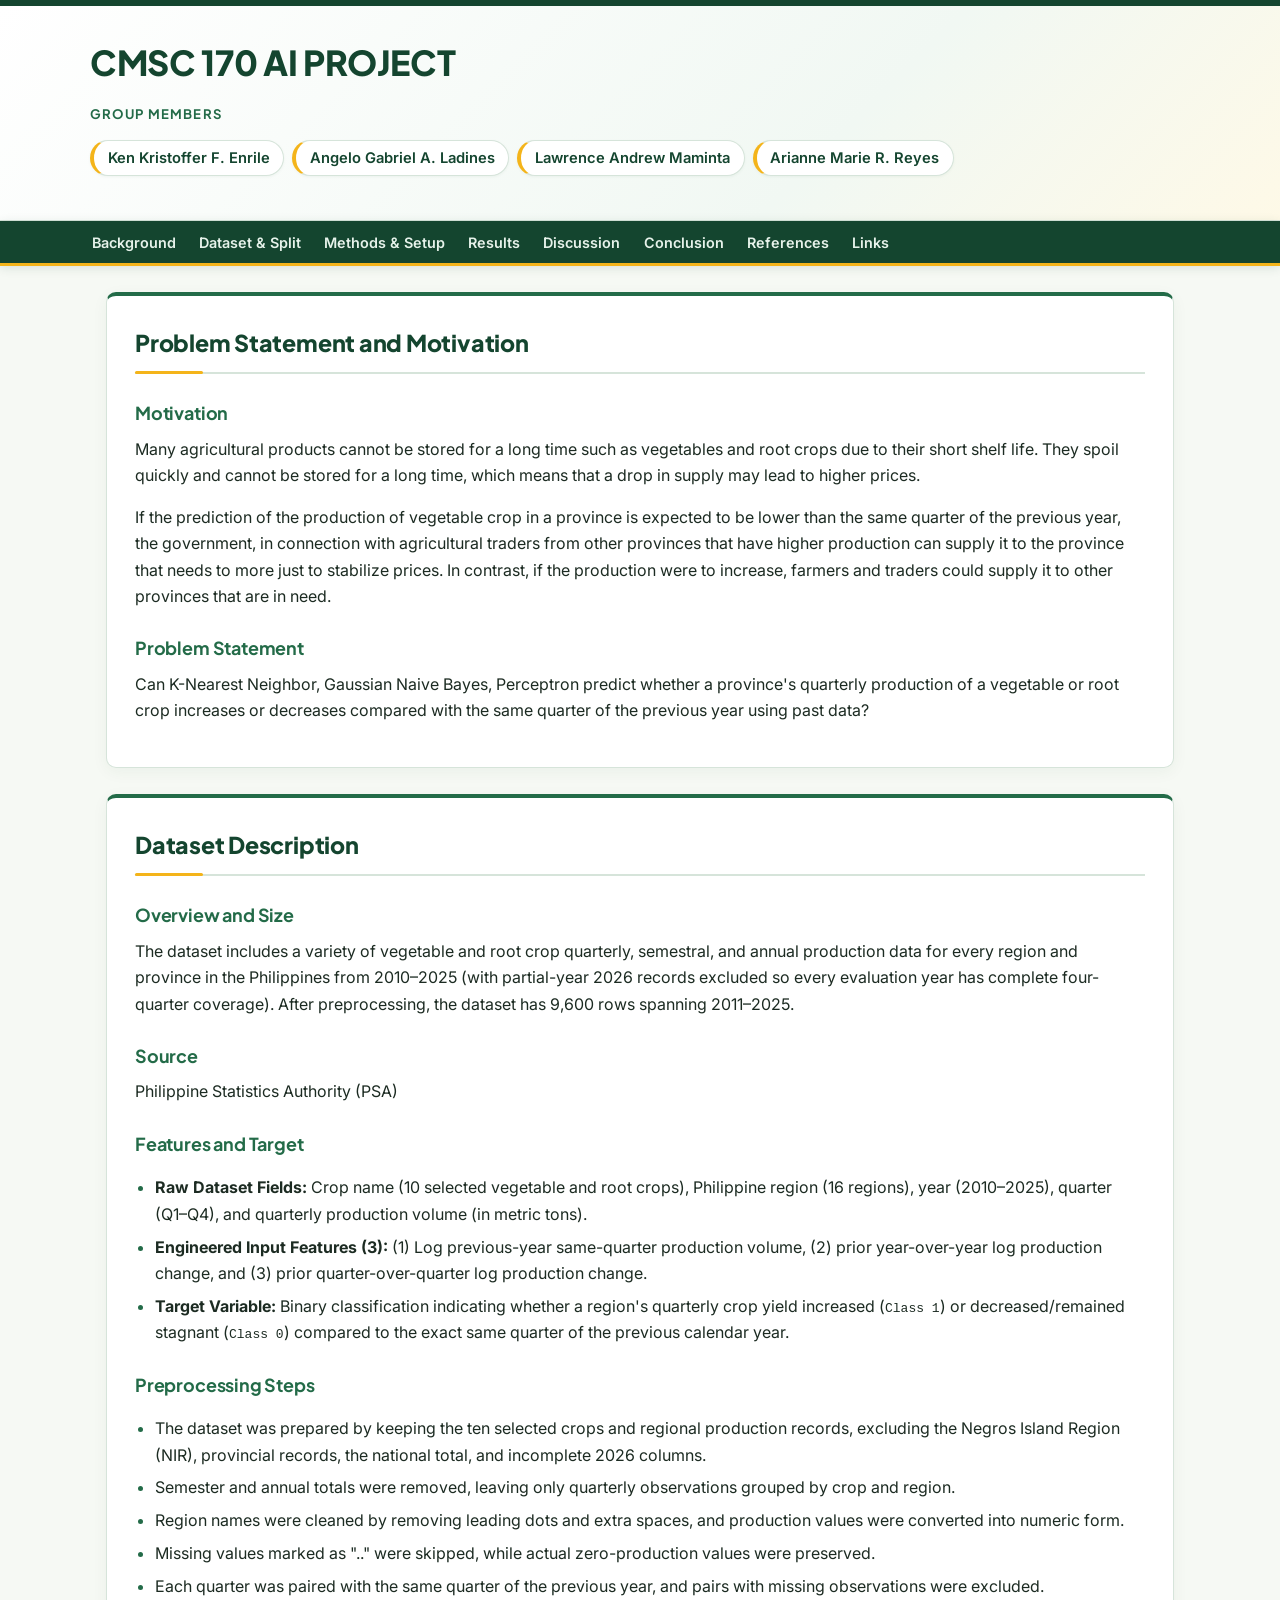
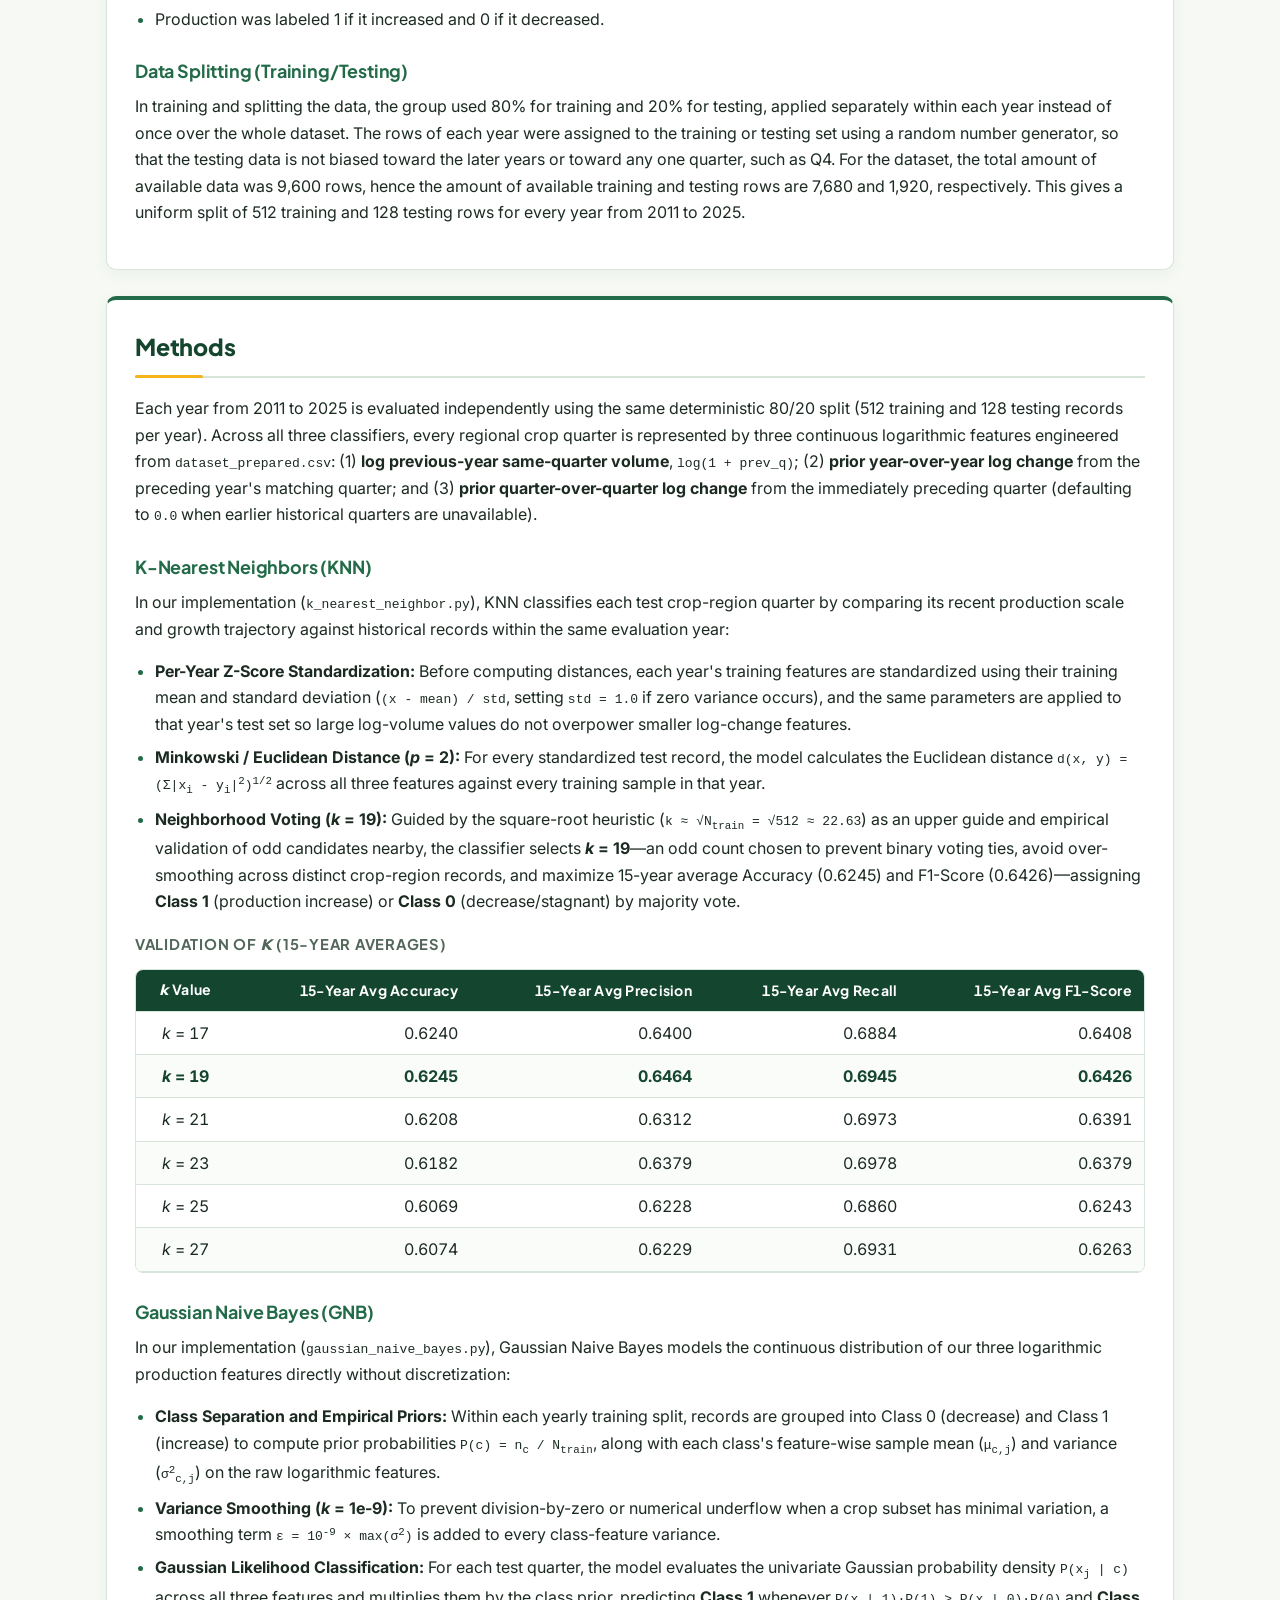
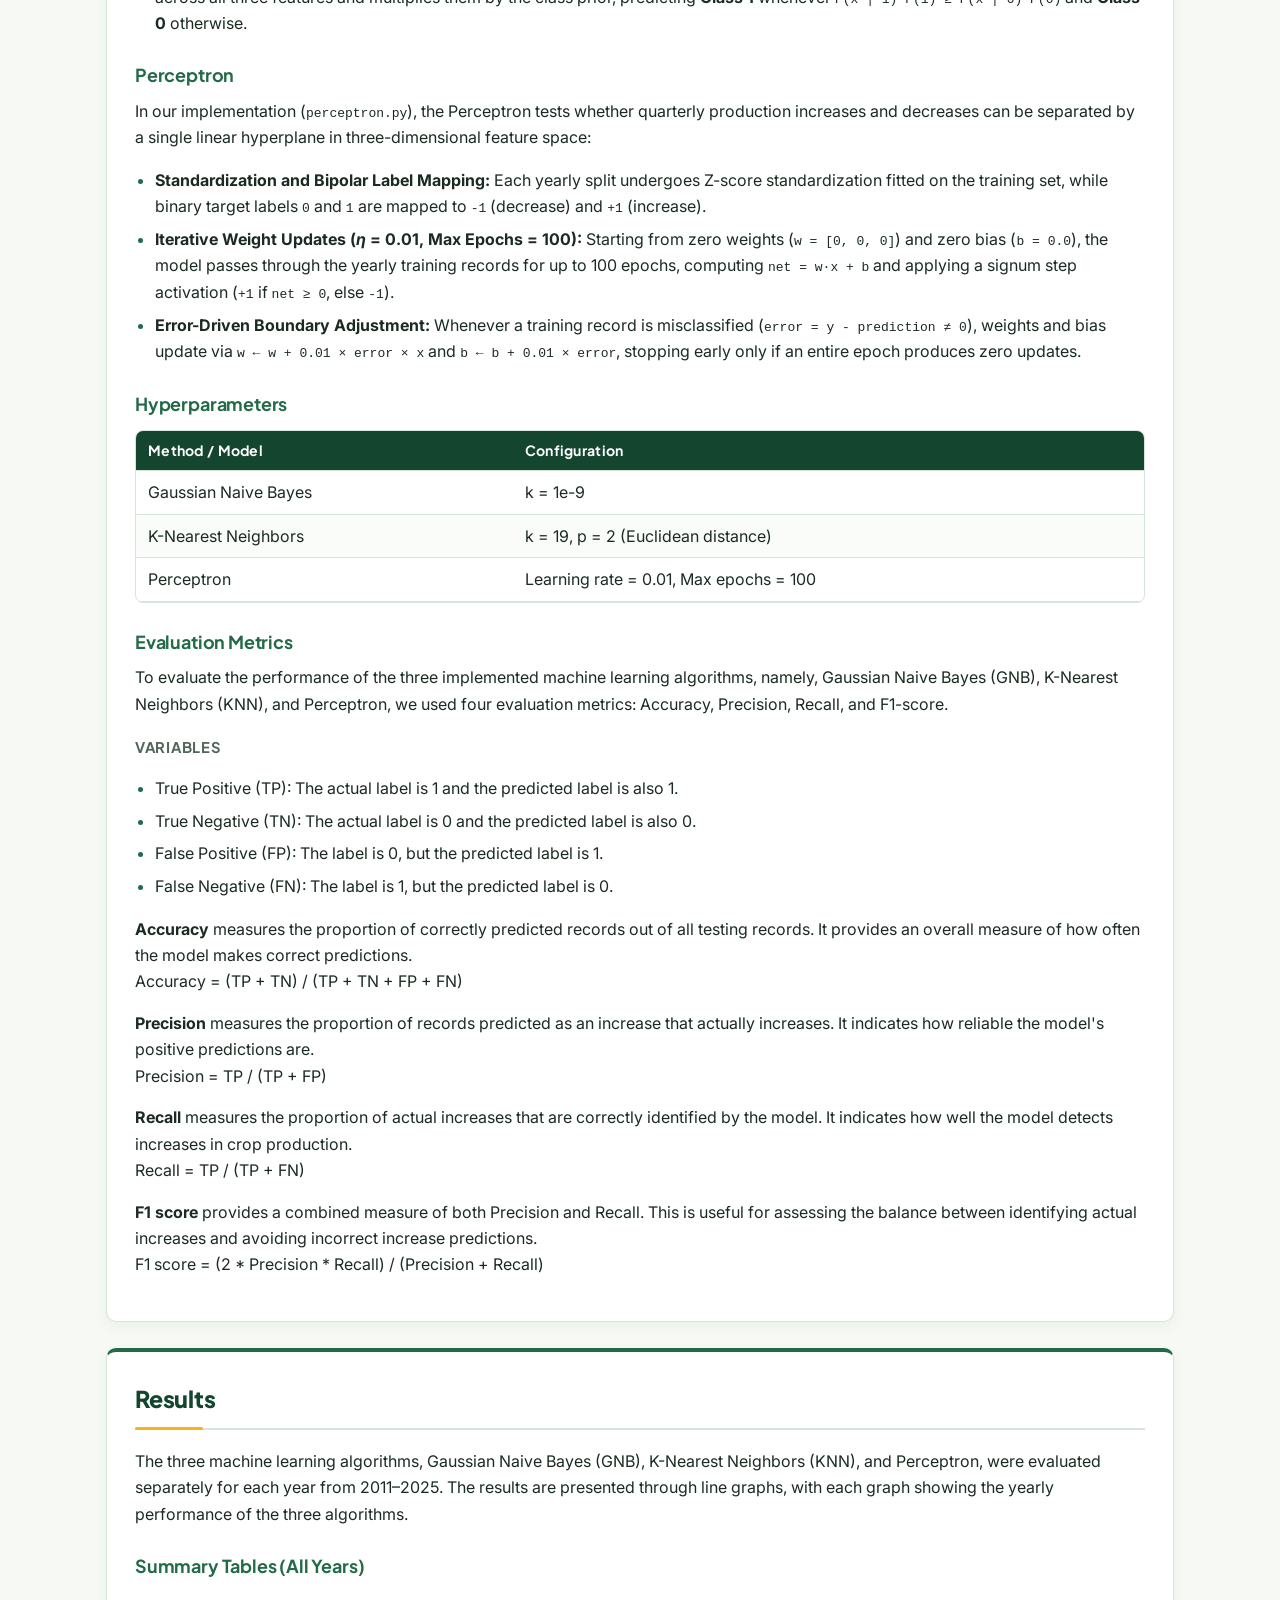
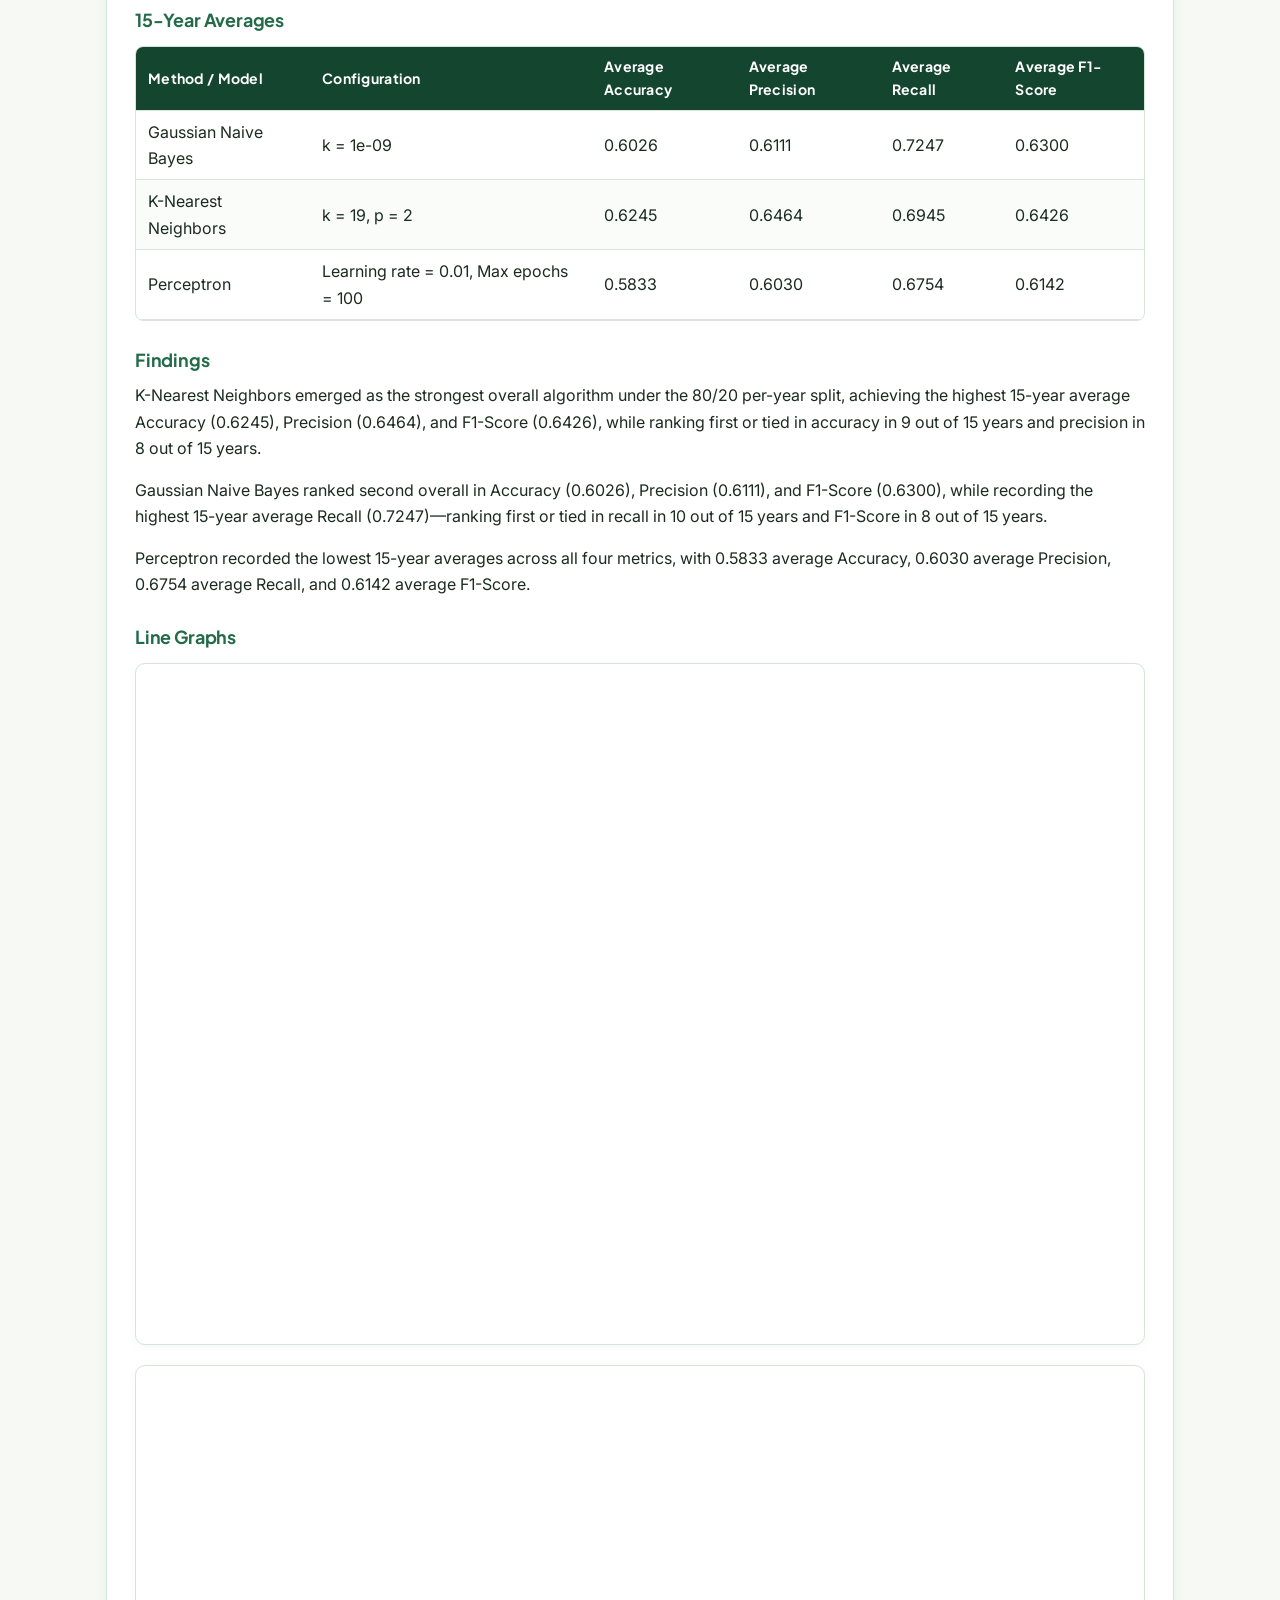
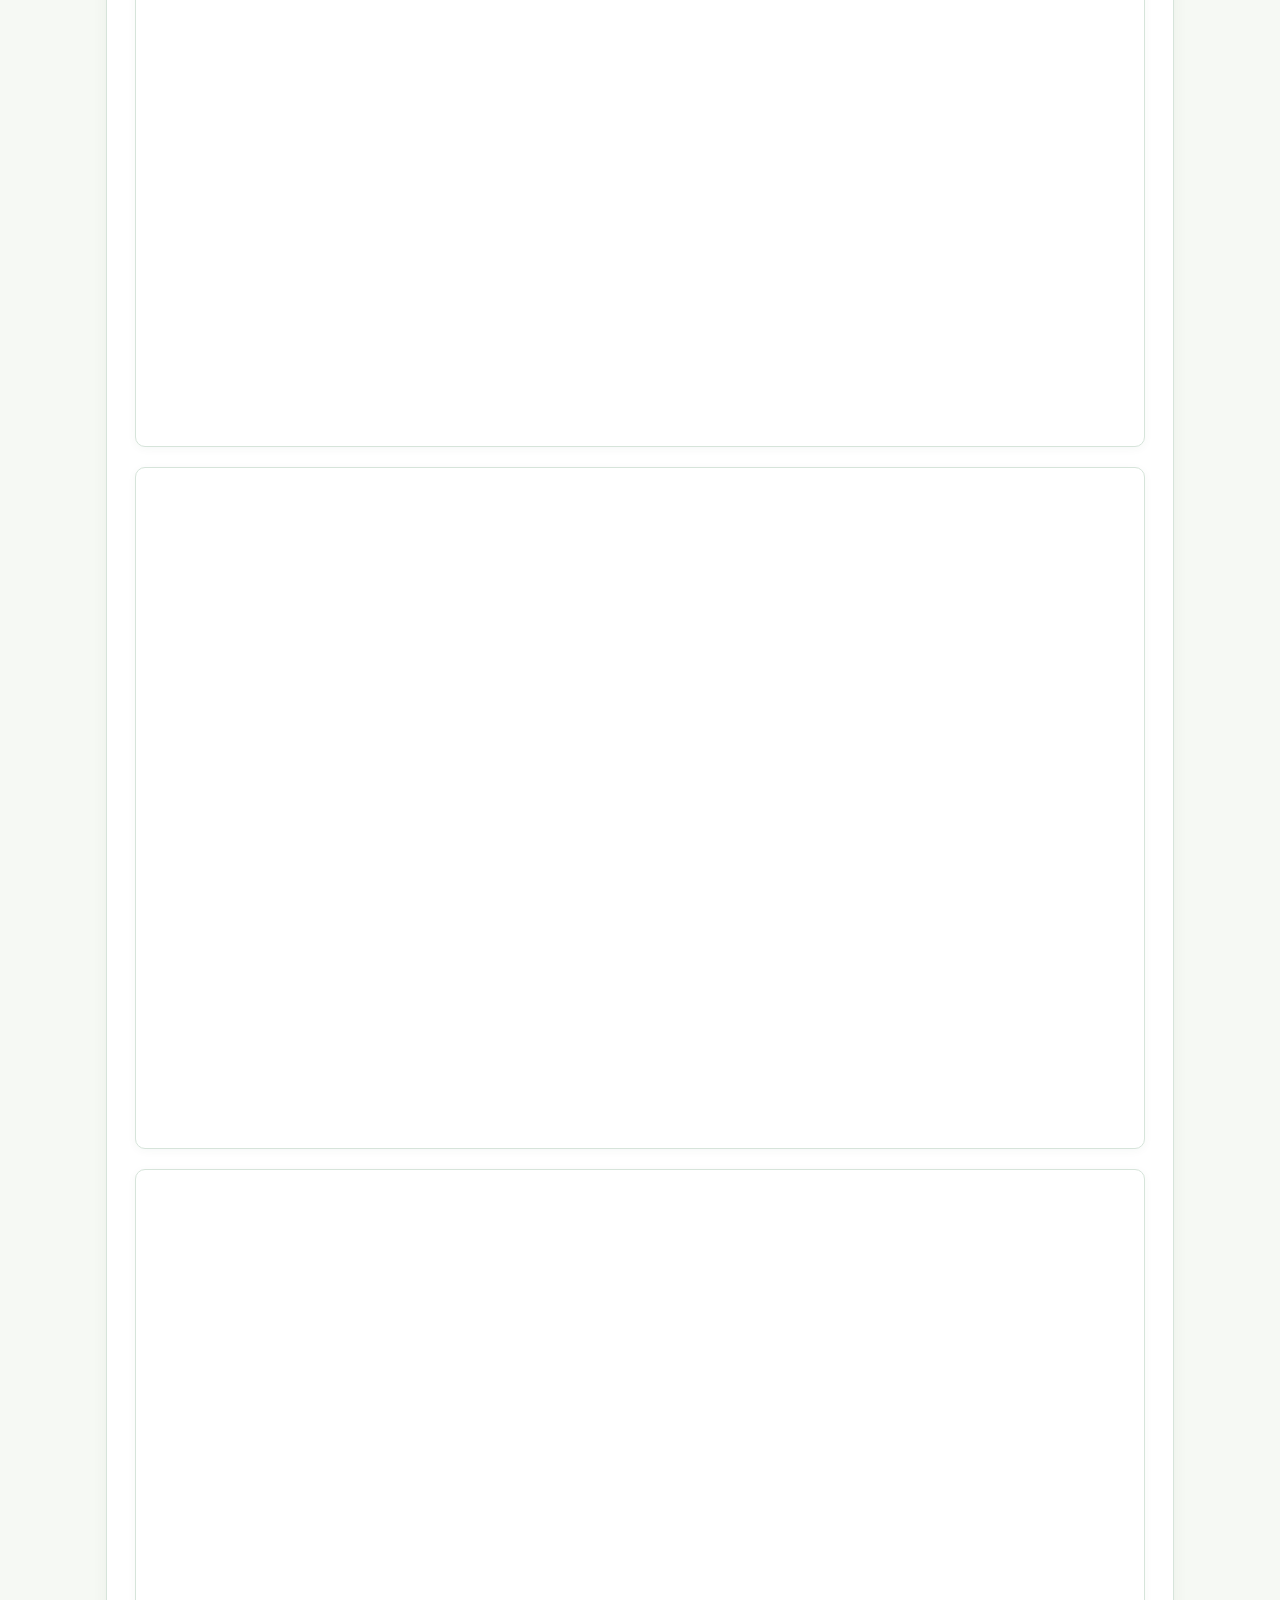
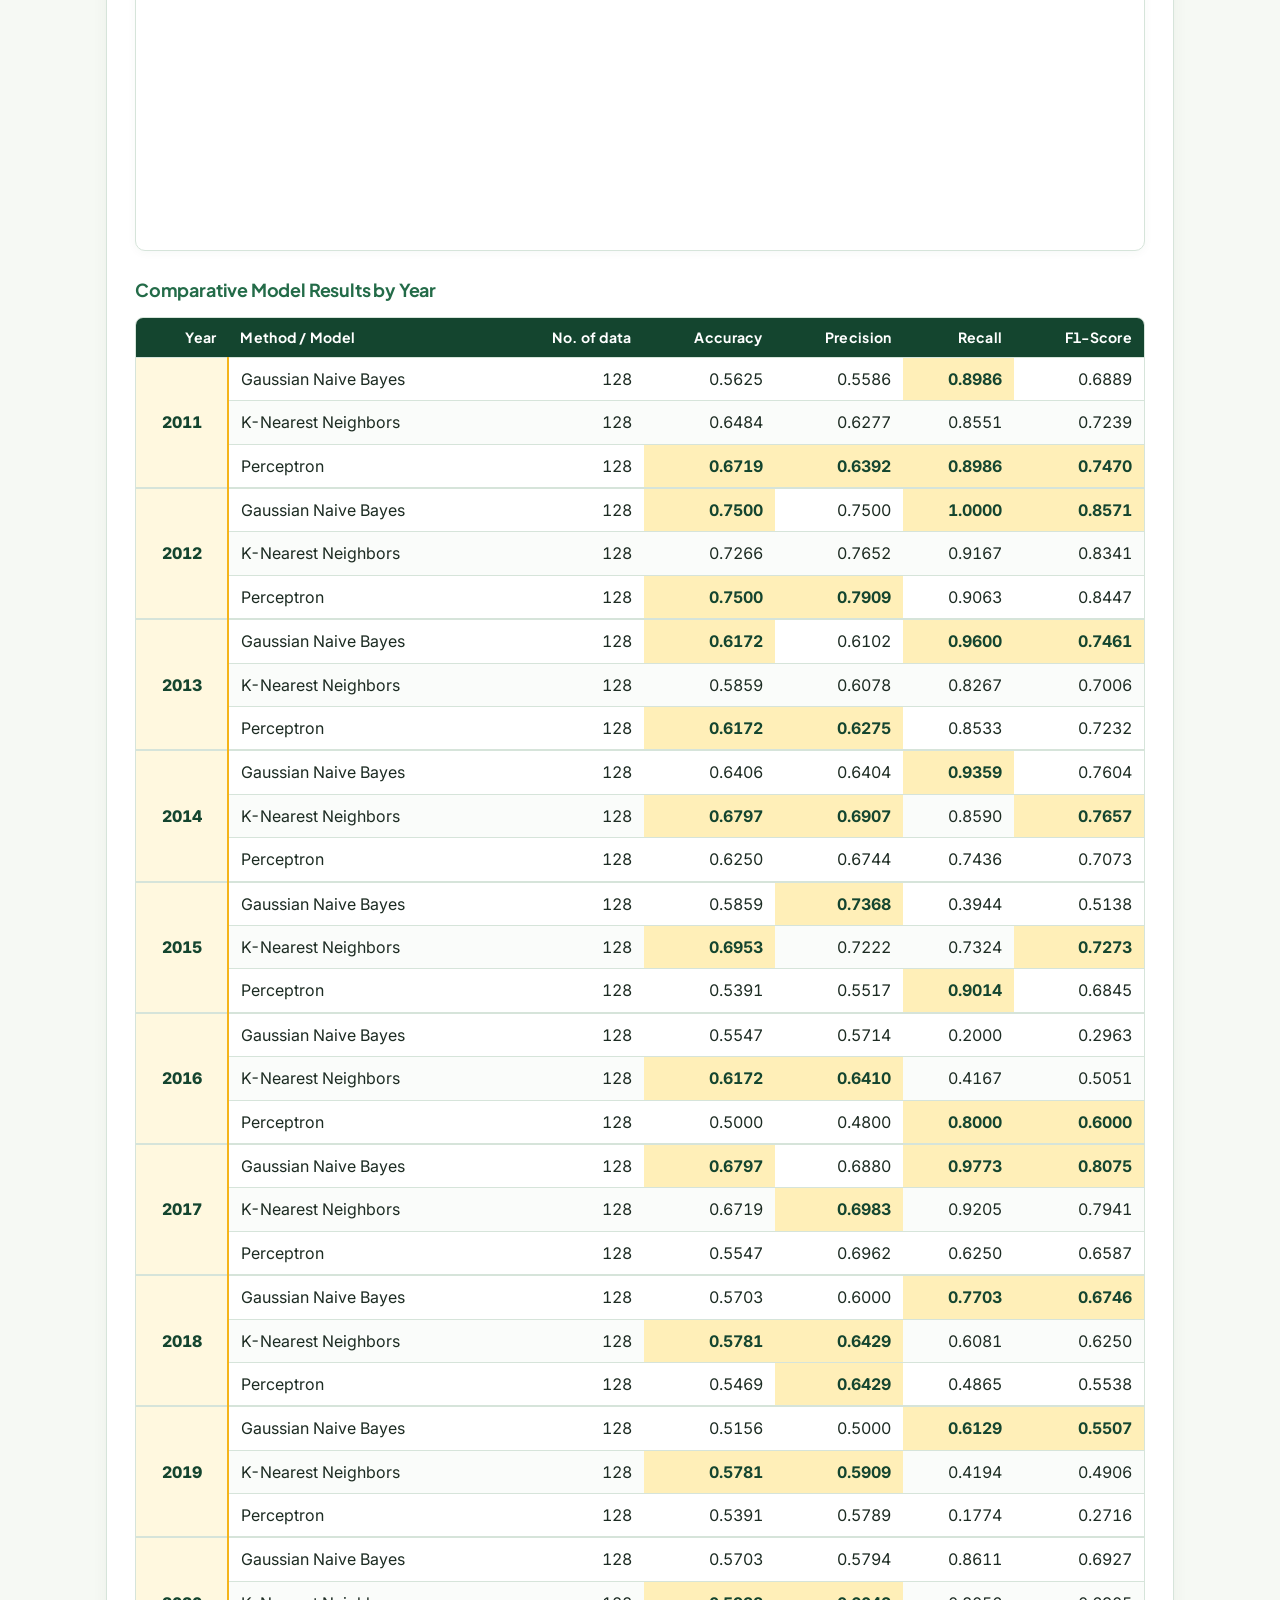
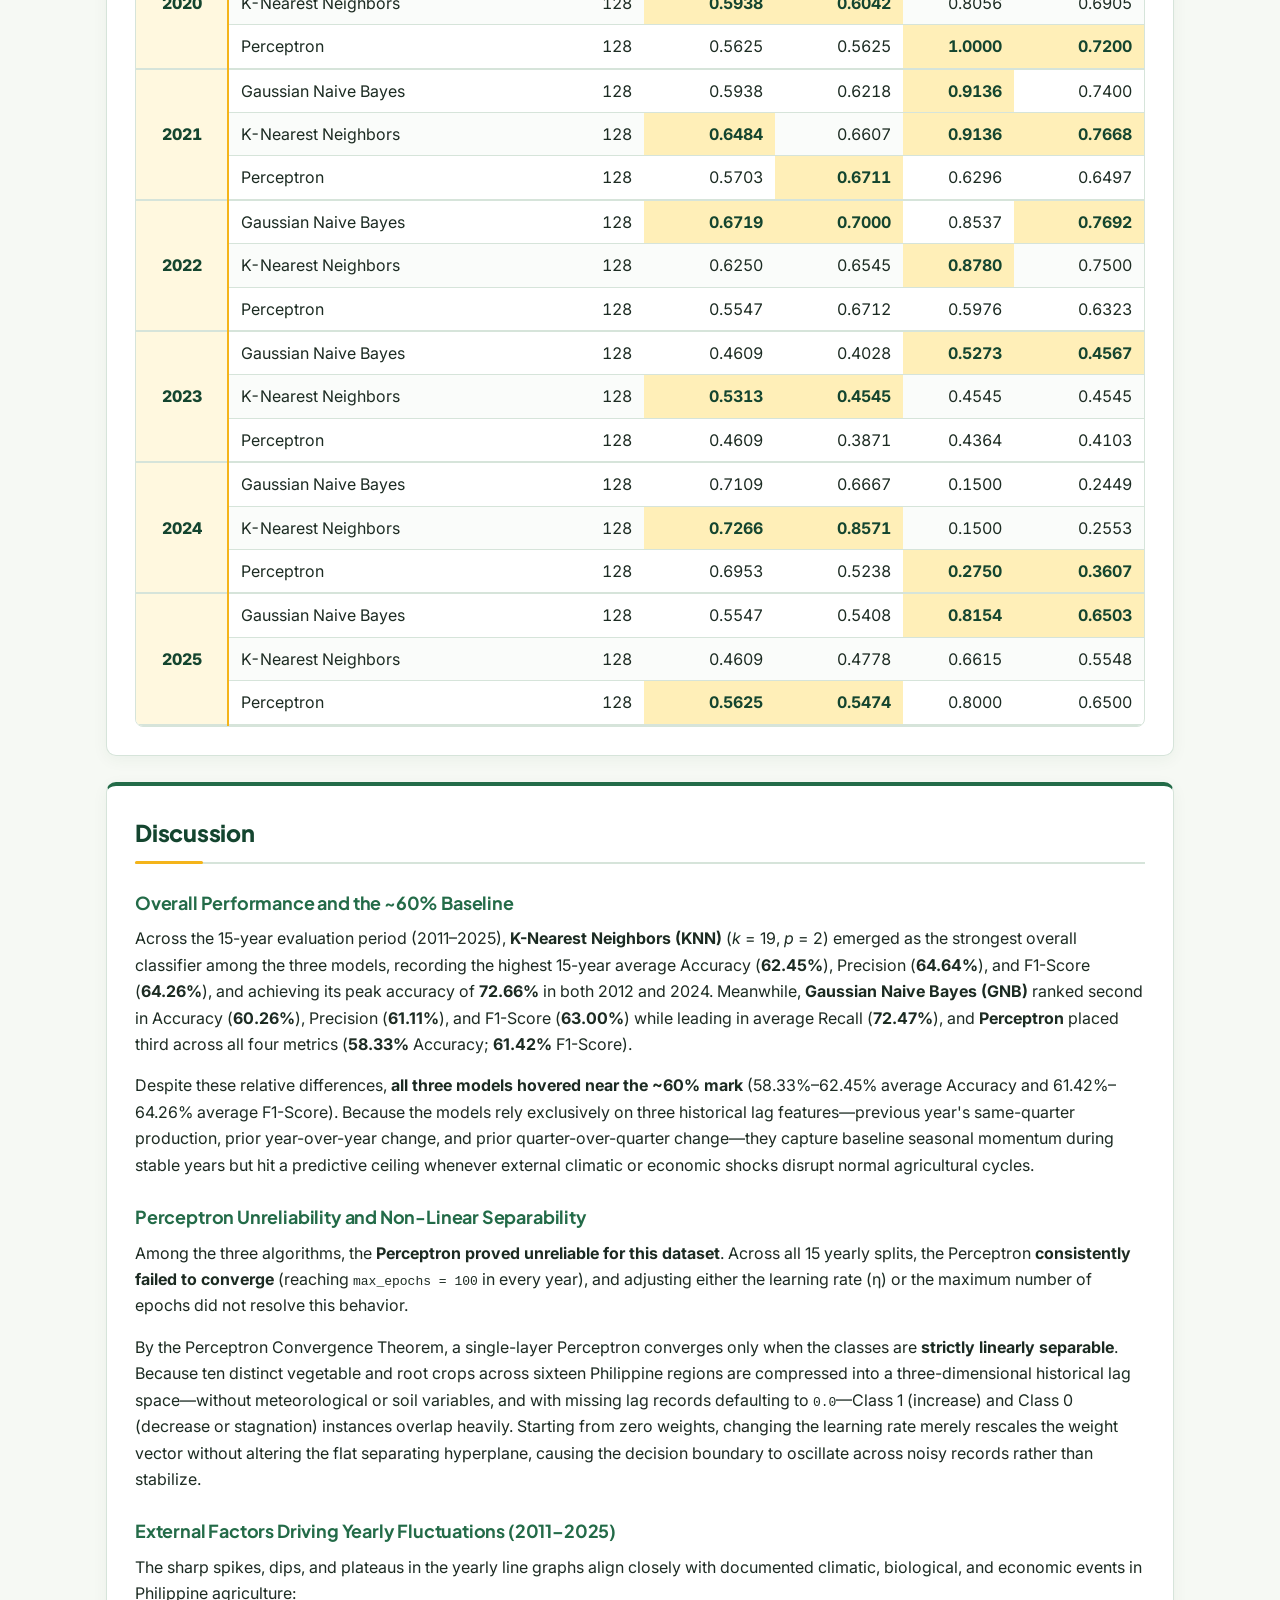
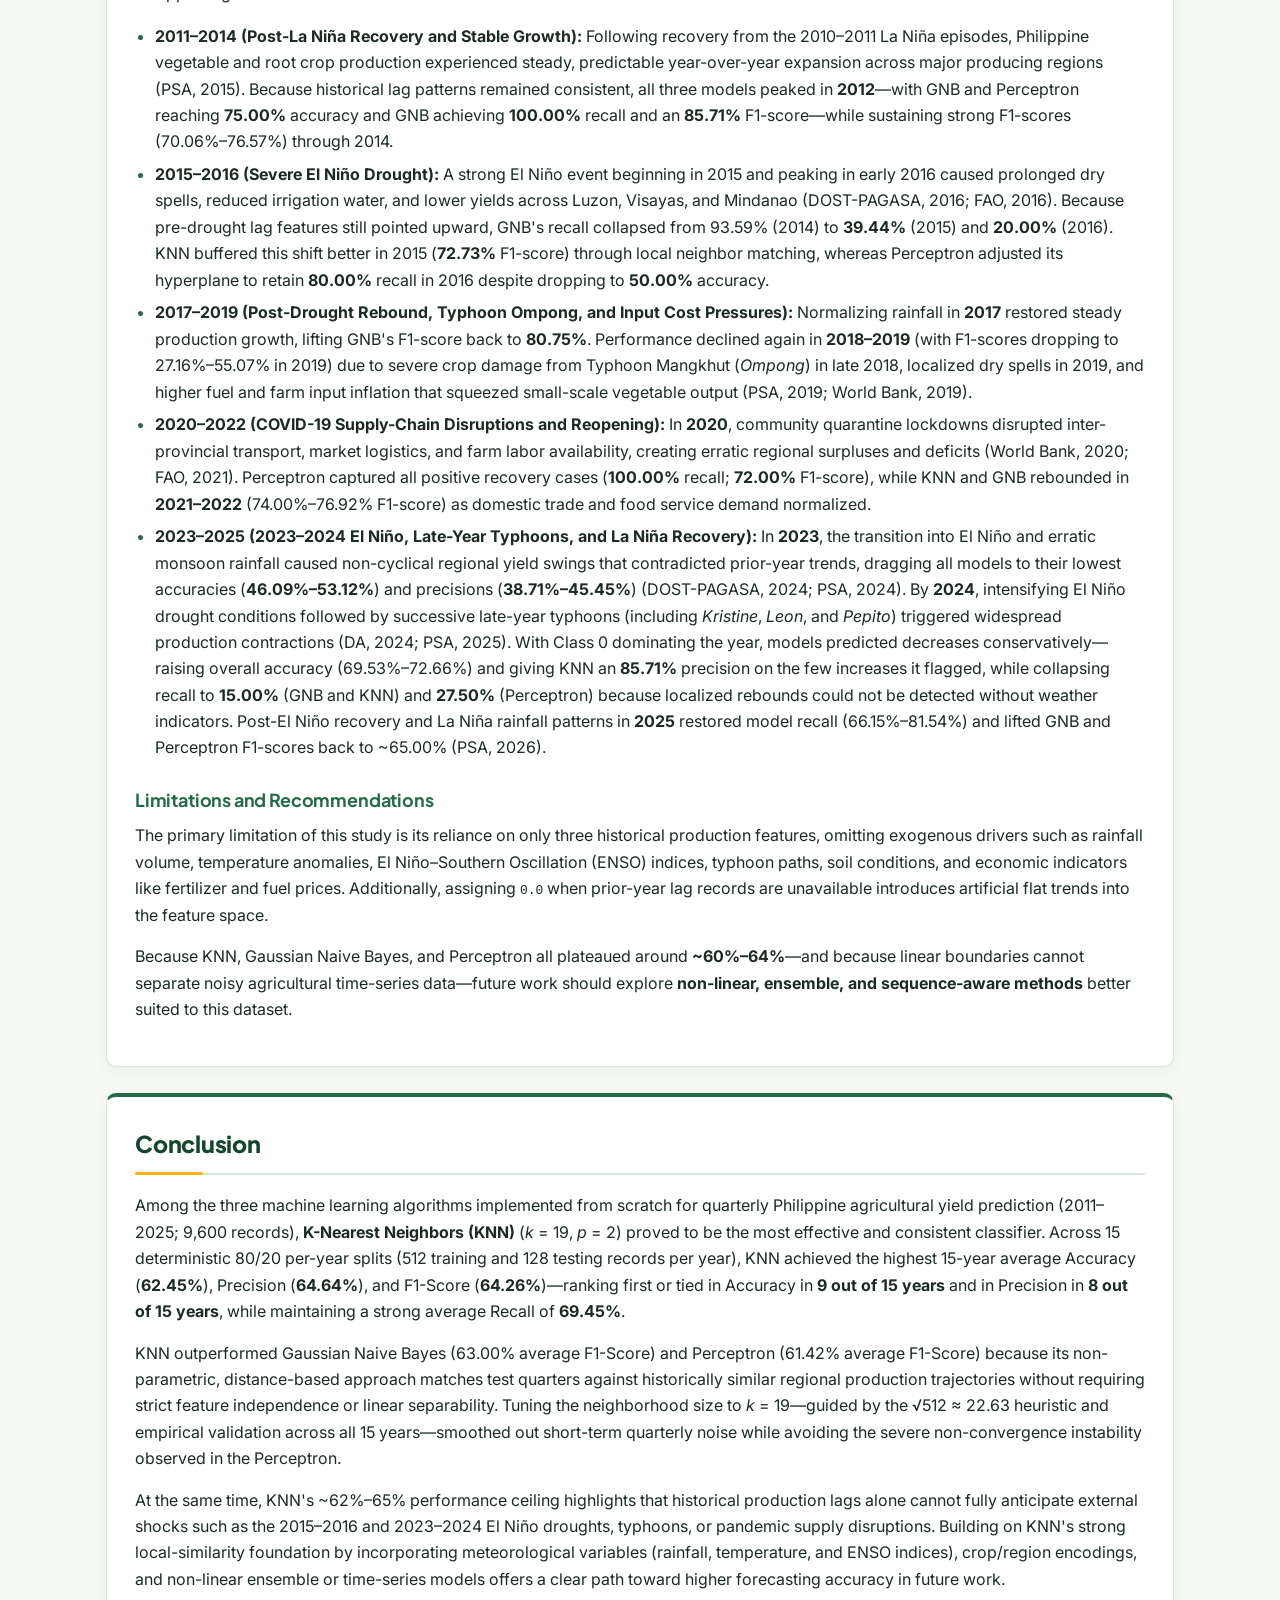
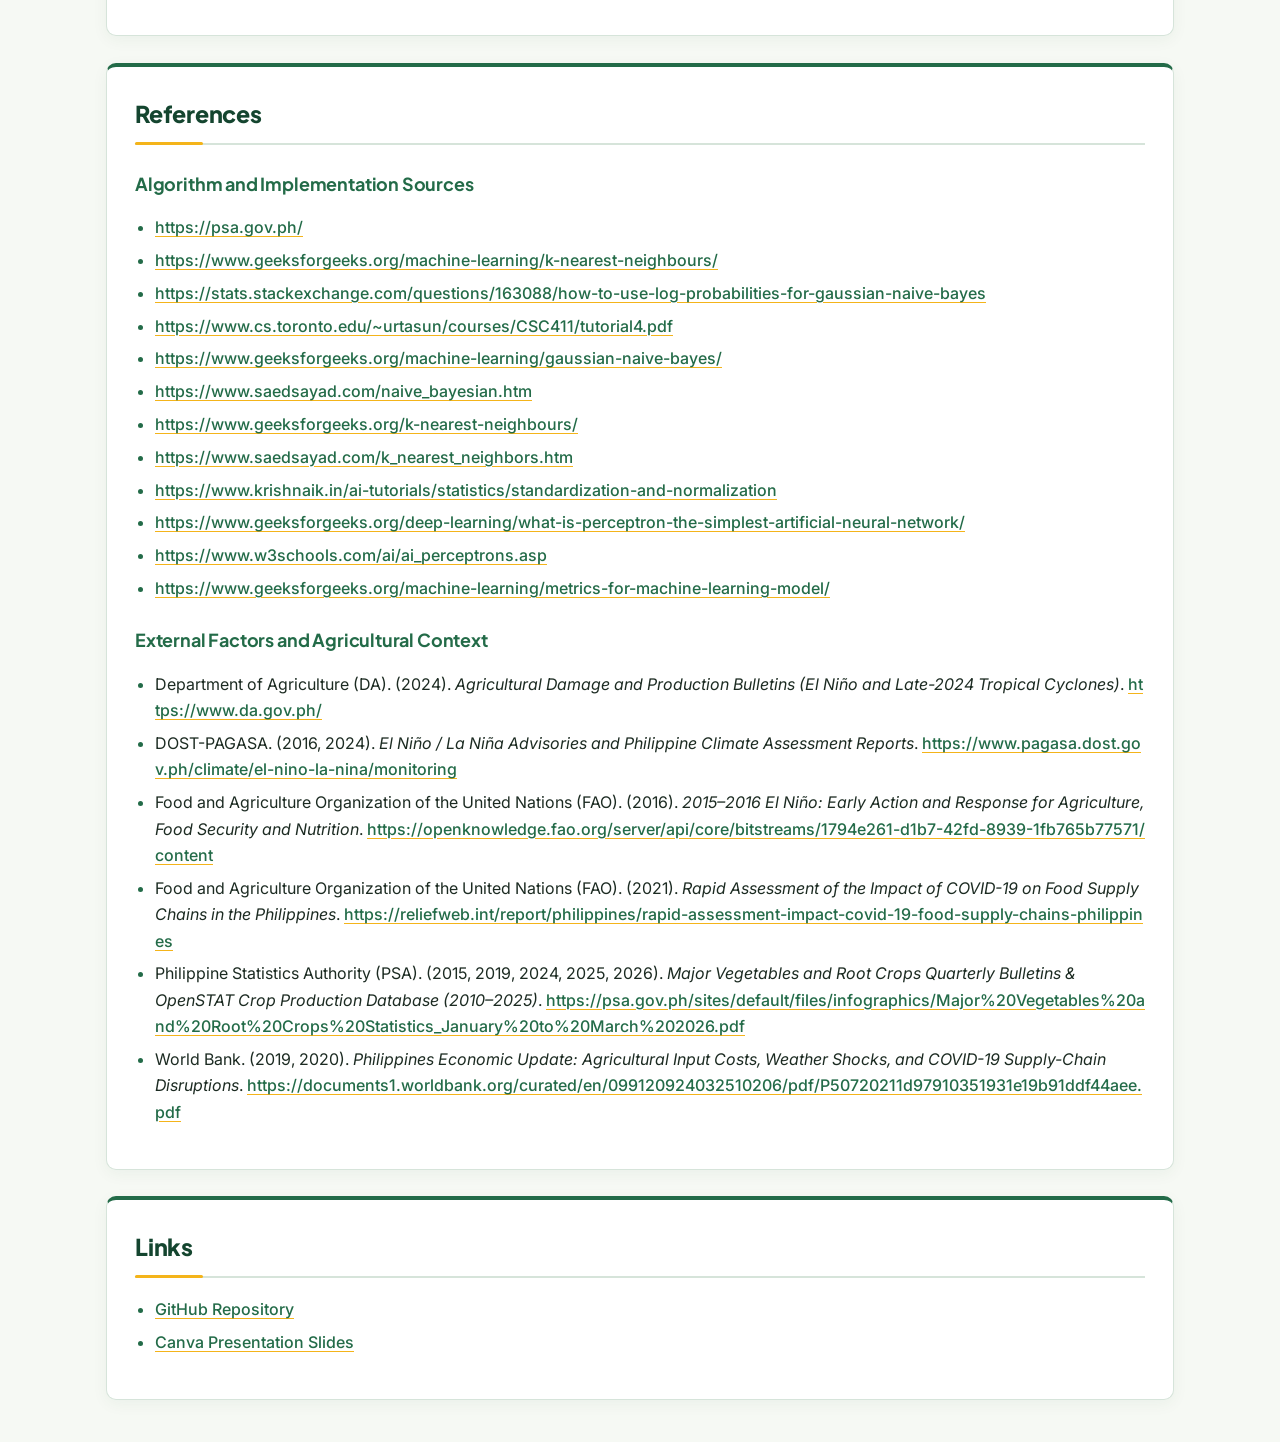
==== commit 6fcc49fd: "feat: added k value comparison for KNN" ====
--- a/index.html
+++ b/index.html
@@ -104,17 +104,6 @@
       <h2>Methods</h2>
       <p>Each year from 2011 to 2025 is evaluated independently using the same deterministic 80/20 split (512 training and 128 testing records per year). Across all three classifiers, every regional crop quarter is represented by three continuous logarithmic features engineered from <code>dataset_prepared.csv</code>: (1) <strong>log previous-year same-quarter volume</strong>, <code>log(1 + prev_q)</code>; (2) <strong>prior year-over-year log change</strong> from the preceding year's matching quarter; and (3) <strong>prior quarter-over-quarter log change</strong> from the immediately preceding quarter (defaulting to <code>0.0</code> when earlier historical quarters are unavailable).</p>
 
-      <h3>Why We Chose These Methods</h3>
-      <p>K-Nearest Neighbors, Gaussian Naive Bayes, and Perceptron were selected because each algorithm uses a different approach to classification. This allows the study to compare how probabilistic, distance-based, and linear classification methods perform when predicting changes in vegetable and root crop production.</p>
-
-      <p><strong>K-Nearest Neighbors (KNN)</strong> was selected because it classifies records based on the labels of their nearest neighbors. This method helps determine whether crop-region records with similar historical production patterns also have similar production outcomes.</p> 
-
-      <p><strong>Gaussian Naive Bayes (GNB)</strong> was chosen because it uses probability to classify records based on their features. It provides a relatively simple and efficient approach for examining how historical production patterns relate to increases or decreases in production.</p>
-
-      <p><strong>Perceptron</strong> was included to evaluate a linear classification approach. It learns by adjusting its weights and bias based on classification errors, which allows the study to examine whether a linear decision boundary can distinguish between production increases and decreases.</p>
-
-      <p>Comparing these three algorithms provides a way to examine how different classification approaches handle patterns in the historical agricultural dataset and identify their respective strengths and limitations.</p>
-
       <h3>K-Nearest Neighbors (KNN)</h3>
       <p>In our implementation (<code>k_nearest_neighbor.py</code>), KNN classifies each test crop-region quarter by comparing its recent production scale and growth trajectory against historical records within the same evaluation year:</p>
       <ul>
@@ -122,6 +111,30 @@
         <li><strong>Minkowski / Euclidean Distance (<em>p</em> = 2):</strong> For every standardized test record, the model calculates the Euclidean distance <code>d(x, y) = (&Sigma;|x<sub>i</sub> - y<sub>i</sub>|<sup>2</sup>)<sup>1/2</sup></code> across all three features against every training sample in that year.</li>
         <li><strong>Neighborhood Voting (<em>k</em> = 19):</strong> Guided by the square-root heuristic (<code>k &approx; &radic;N<sub>train</sub> = &radic;512 &approx; 22.63</code>) as an upper guide and empirical validation of odd candidates nearby, the classifier selects <strong><em>k</em> = 19</strong>—an odd count chosen to prevent binary voting ties, avoid over-smoothing across distinct crop-region records, and maximize 15-year average Accuracy (0.6245) and F1-Score (0.6426)—assigning <strong>Class 1</strong> (production increase) or <strong>Class 0</strong> (decrease/stagnant) by majority vote.</li>
       </ul>
+
+      <!-- k-value validation table (below the Neighborhood Voting bullet) -->
+      <h4>Validation of <em>k</em> (15-Year Averages)</h4>
+      <div class="table-wrap">
+        <table class="k-table">
+          <thead>
+            <tr>
+              <th><em>k</em> Value</th>
+              <th>15-Year Avg Accuracy</th>
+              <th>15-Year Avg Precision</th>
+              <th>15-Year Avg Recall</th>
+              <th>15-Year Avg F1-Score</th>
+            </tr>
+          </thead>
+          <tbody>
+            <tr><td><em>k</em> = 17</td><td>0.6240</td><td>0.6400</td><td>0.6884</td><td>0.6408</td></tr>
+            <tr class="selected"><td><em>k</em> = 19</td><td>0.6245</td><td>0.6464</td><td>0.6945</td><td>0.6426</td></tr>
+            <tr><td><em>k</em> = 21</td><td>0.6208</td><td>0.6312</td><td>0.6973</td><td>0.6391</td></tr>
+            <tr><td><em>k</em> = 23</td><td>0.6182</td><td>0.6379</td><td>0.6978</td><td>0.6379</td></tr>
+            <tr><td><em>k</em> = 25</td><td>0.6069</td><td>0.6228</td><td>0.6860</td><td>0.6243</td></tr>
+            <tr><td><em>k</em> = 27</td><td>0.6074</td><td>0.6229</td><td>0.6931</td><td>0.6263</td></tr>
+          </tbody>
+        </table>
+      </div>
 
       <h3>Gaussian Naive Bayes (GNB)</h3>
       <p>In our implementation (<code>gaussian_naive_bayes.py</code>), Gaussian Naive Bayes models the continuous distribution of our three logarithmic production features directly without discretization:</p>
--- a/style.css
+++ b/style.css
@@ -78,6 +78,7 @@
   text-transform: uppercase;
   letter-spacing: 0.05em;
   color: var(--muted);
+  /* color: var(--green-mid); */
 }
 
 p {
@@ -316,4 +317,27 @@
   width: 100%;
   height: 680px;
   border: 0;
+}
+
+/* k-validation table */
+.k-table th,
+.k-table td {
+  text-align: right;
+  font-variant-numeric: tabular-nums;
+}
+
+.k-table th:first-child,
+.k-table td:first-child {
+  text-align: center;
+}
+
+.k-table tr.selected td {
+  font-weight: 700;
+  color: var(--green-dark);
+  /* background: var(--yellow-badge); */
+}
+
+/* k-validation heading */
+.k-heading {
+  color: var(--green);
 }
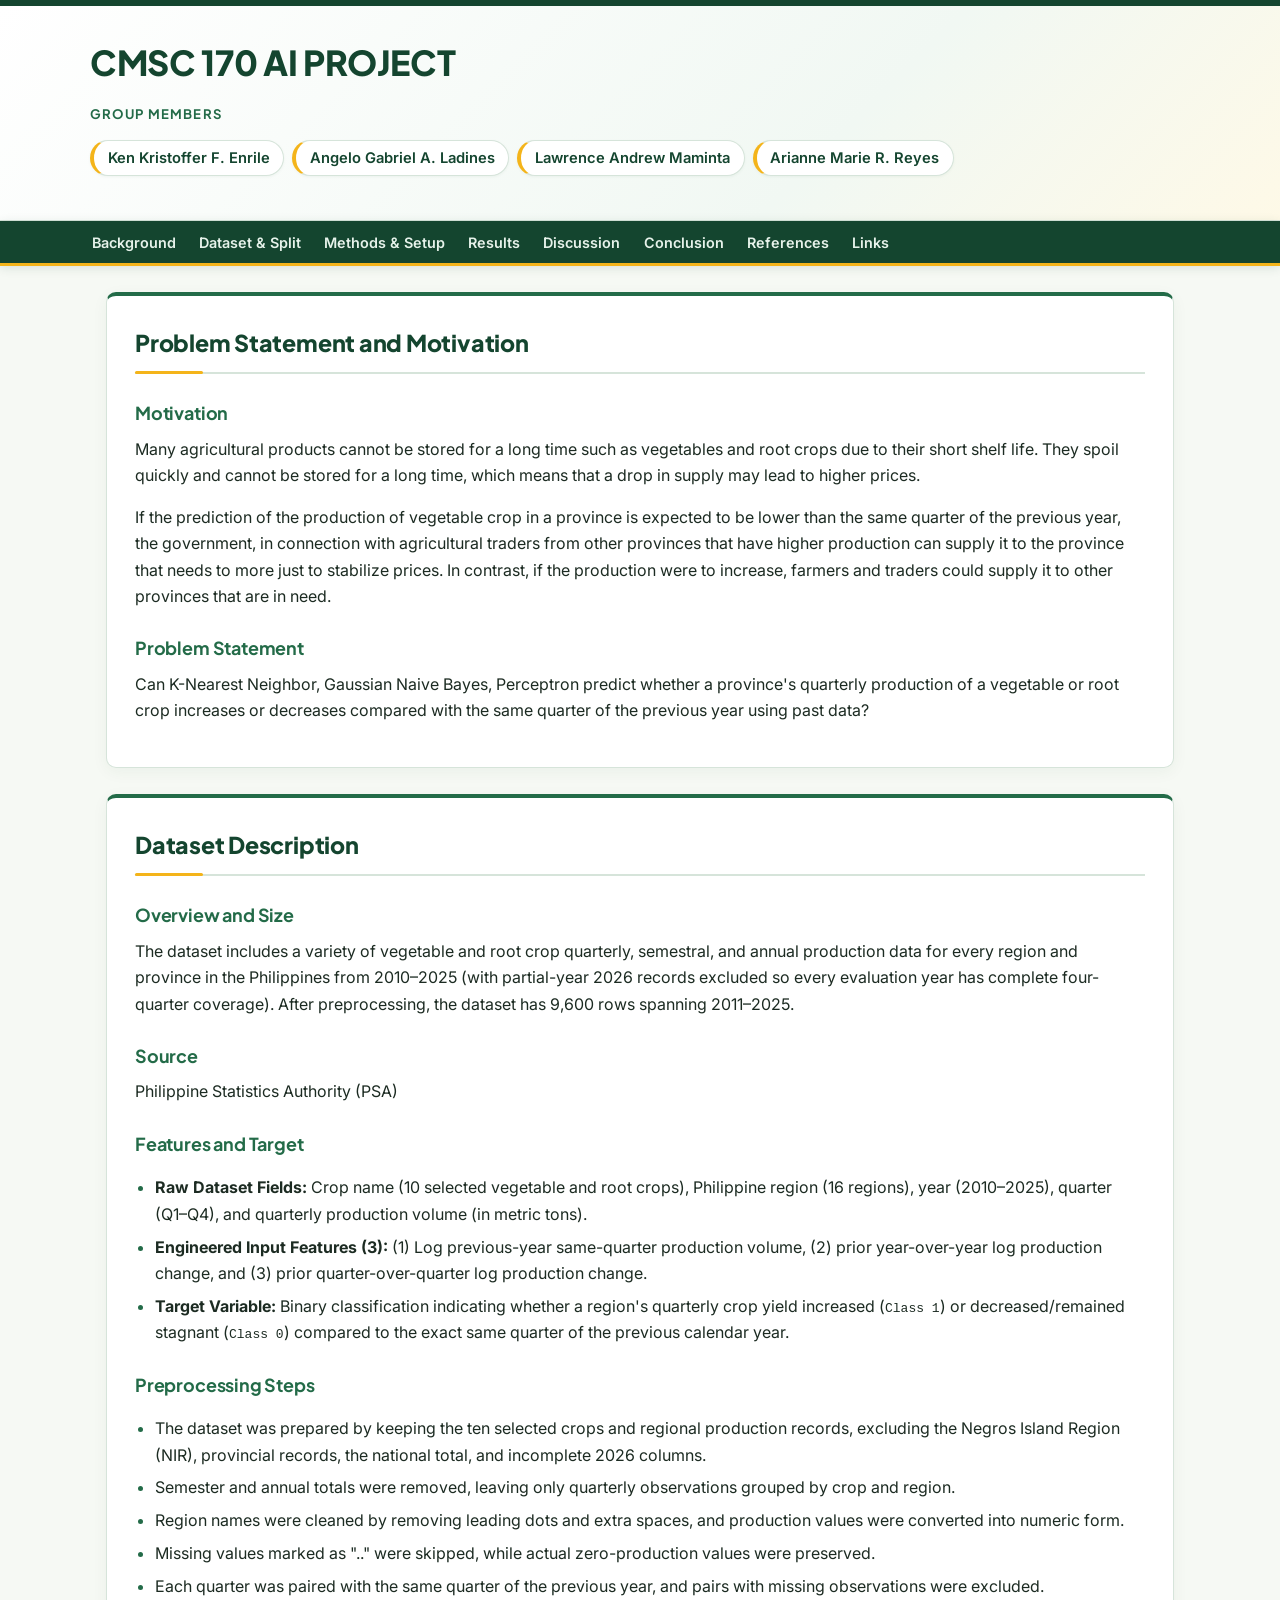
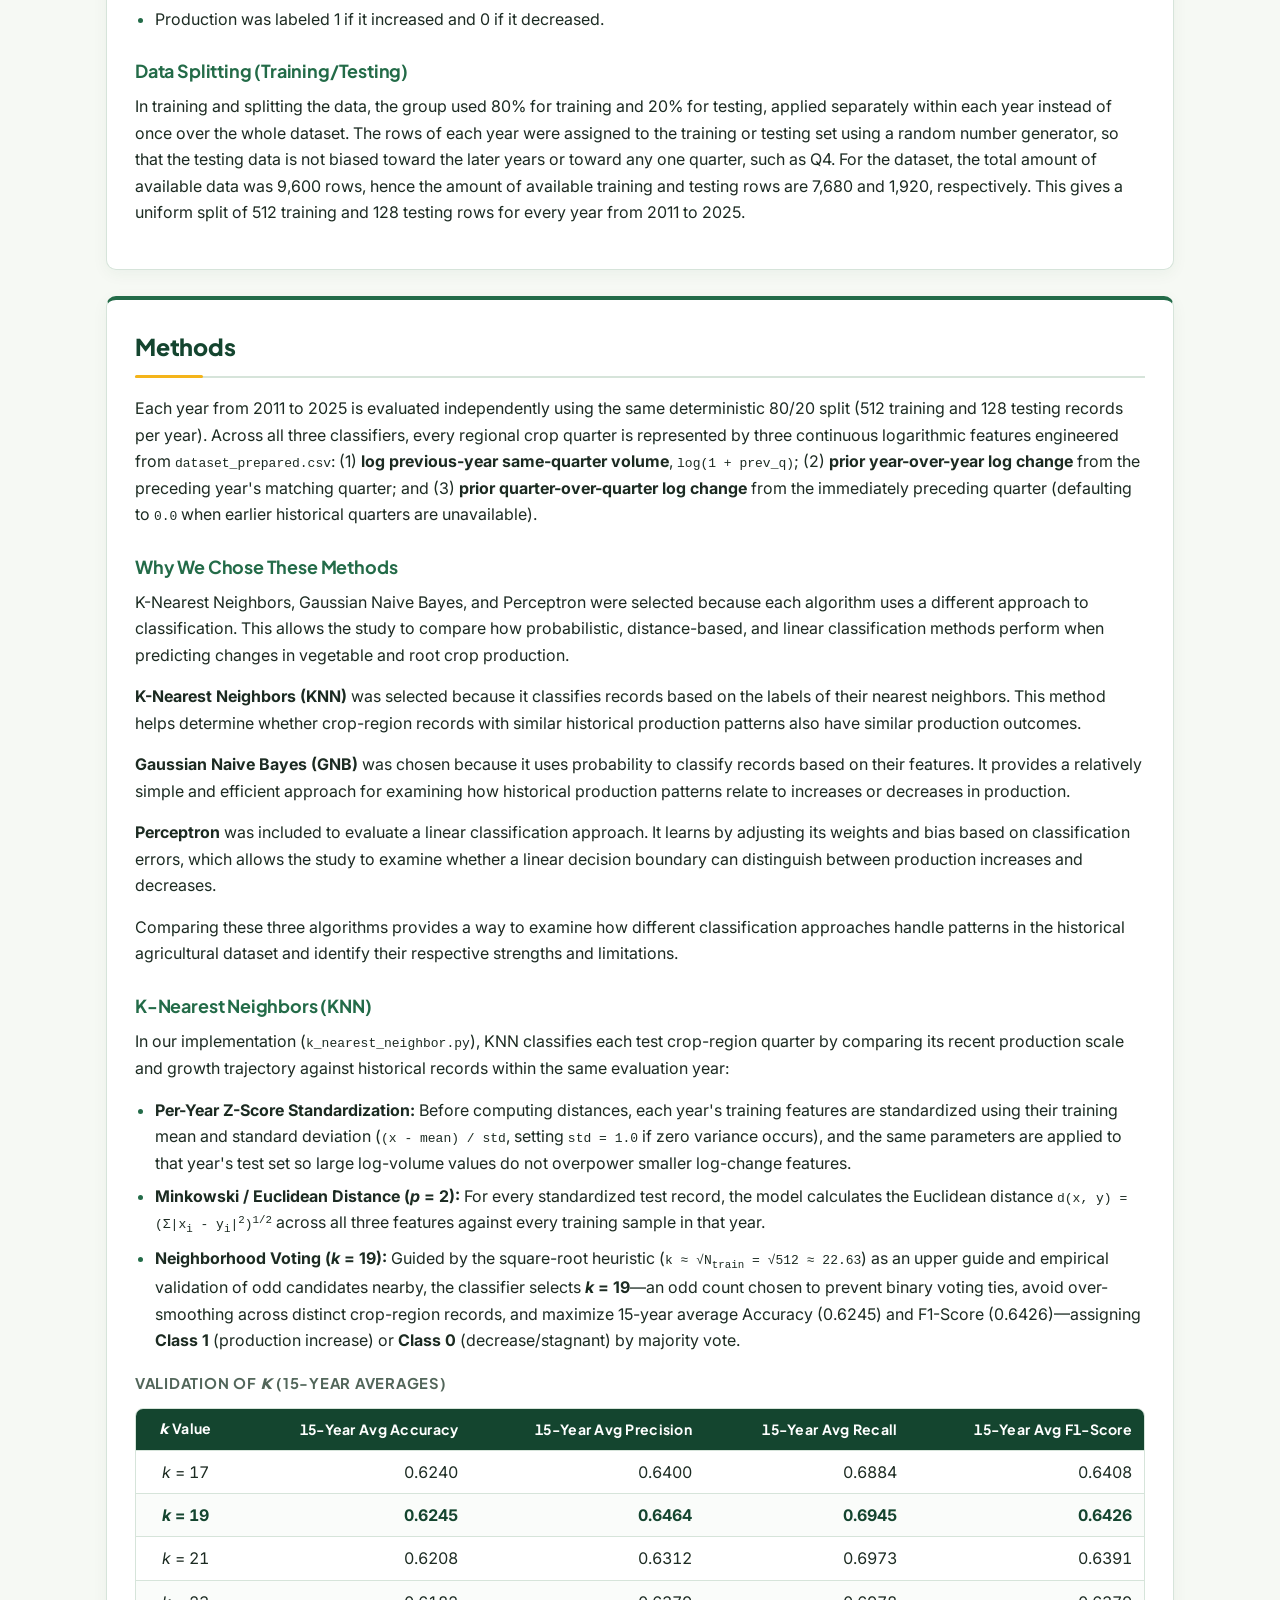
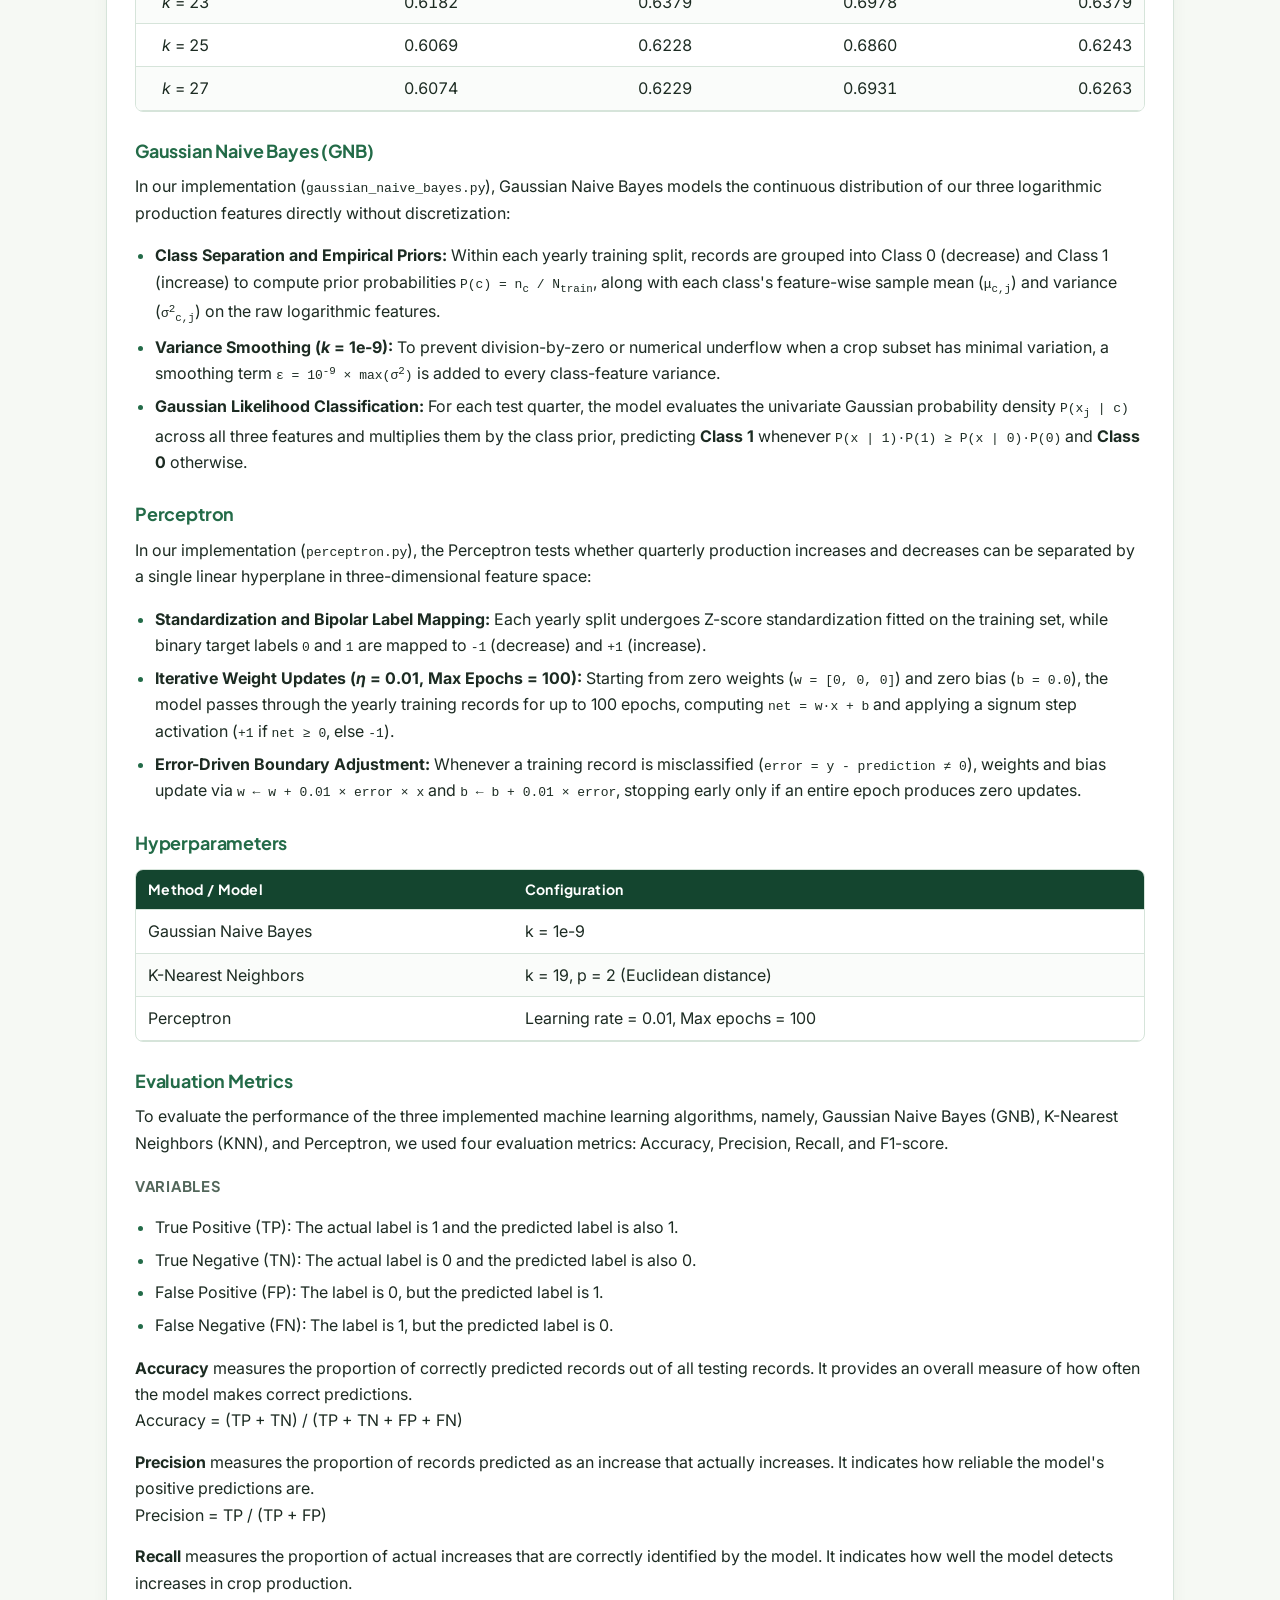
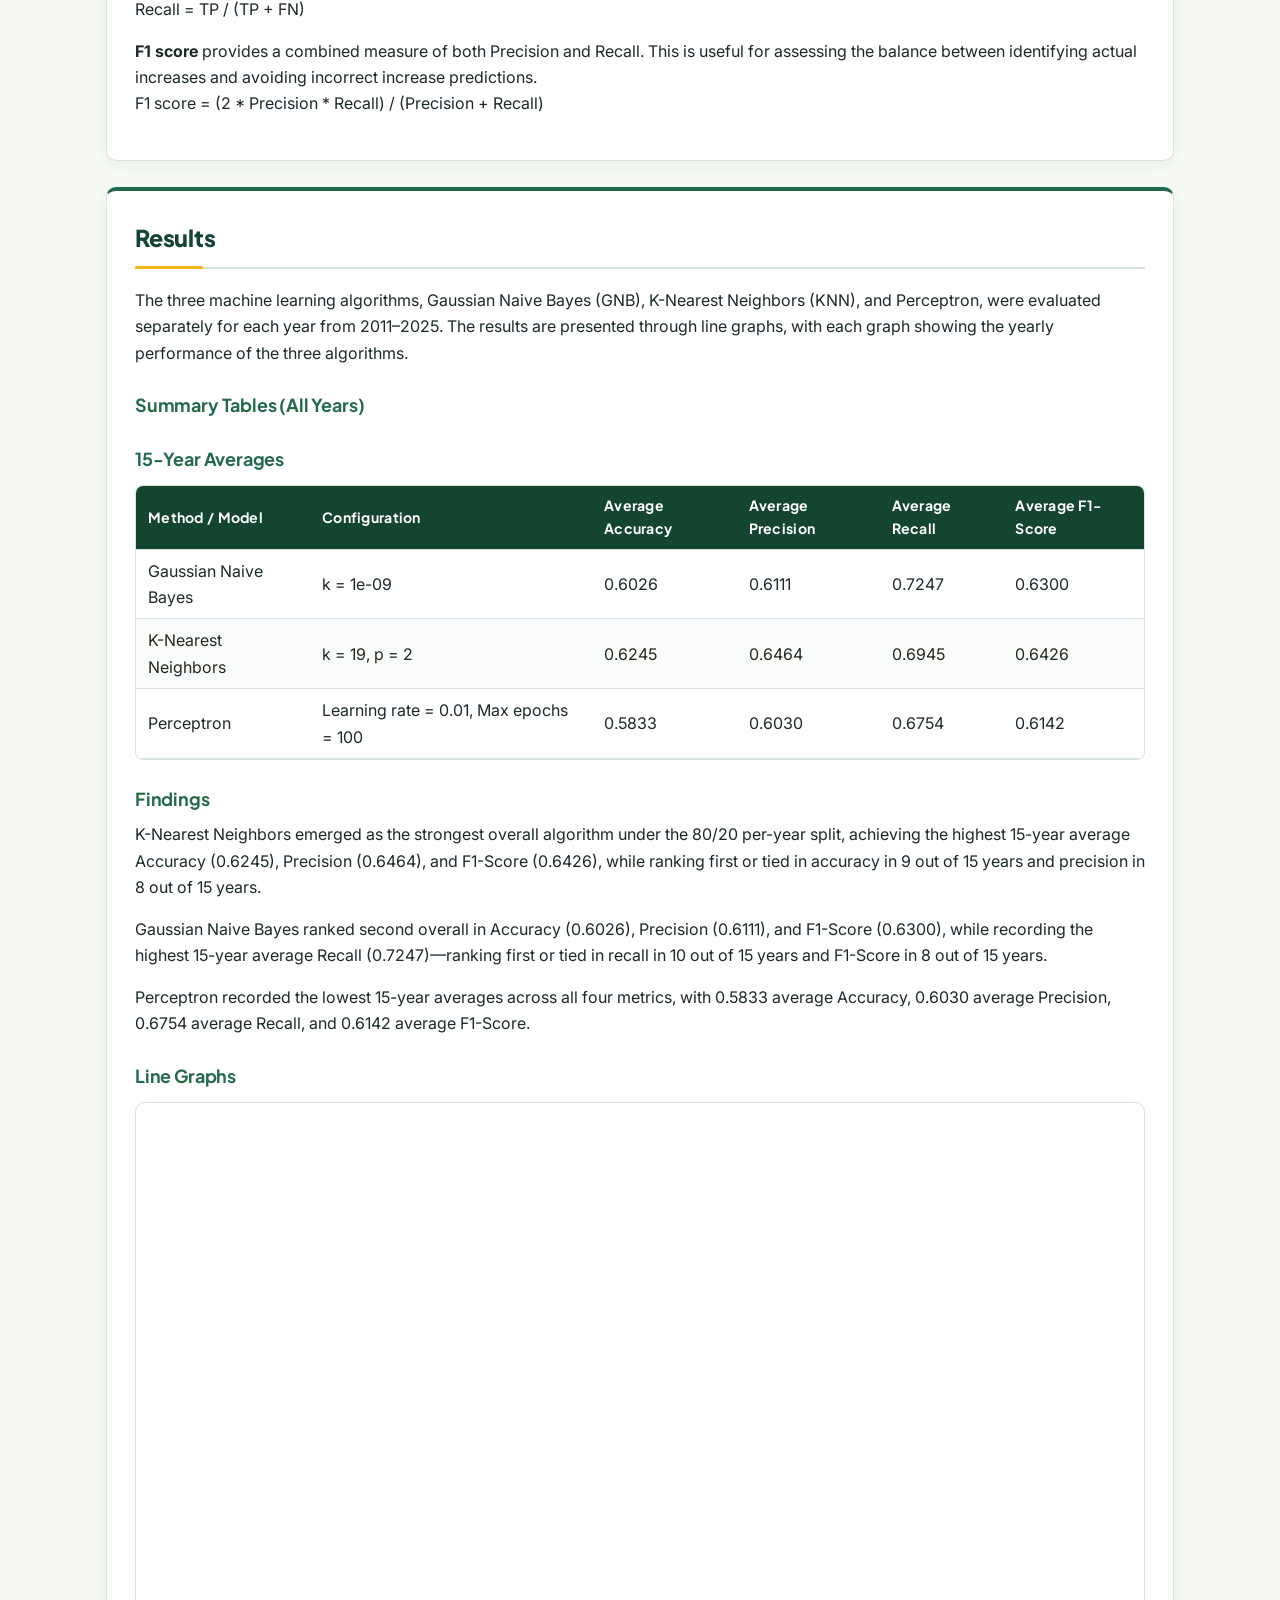
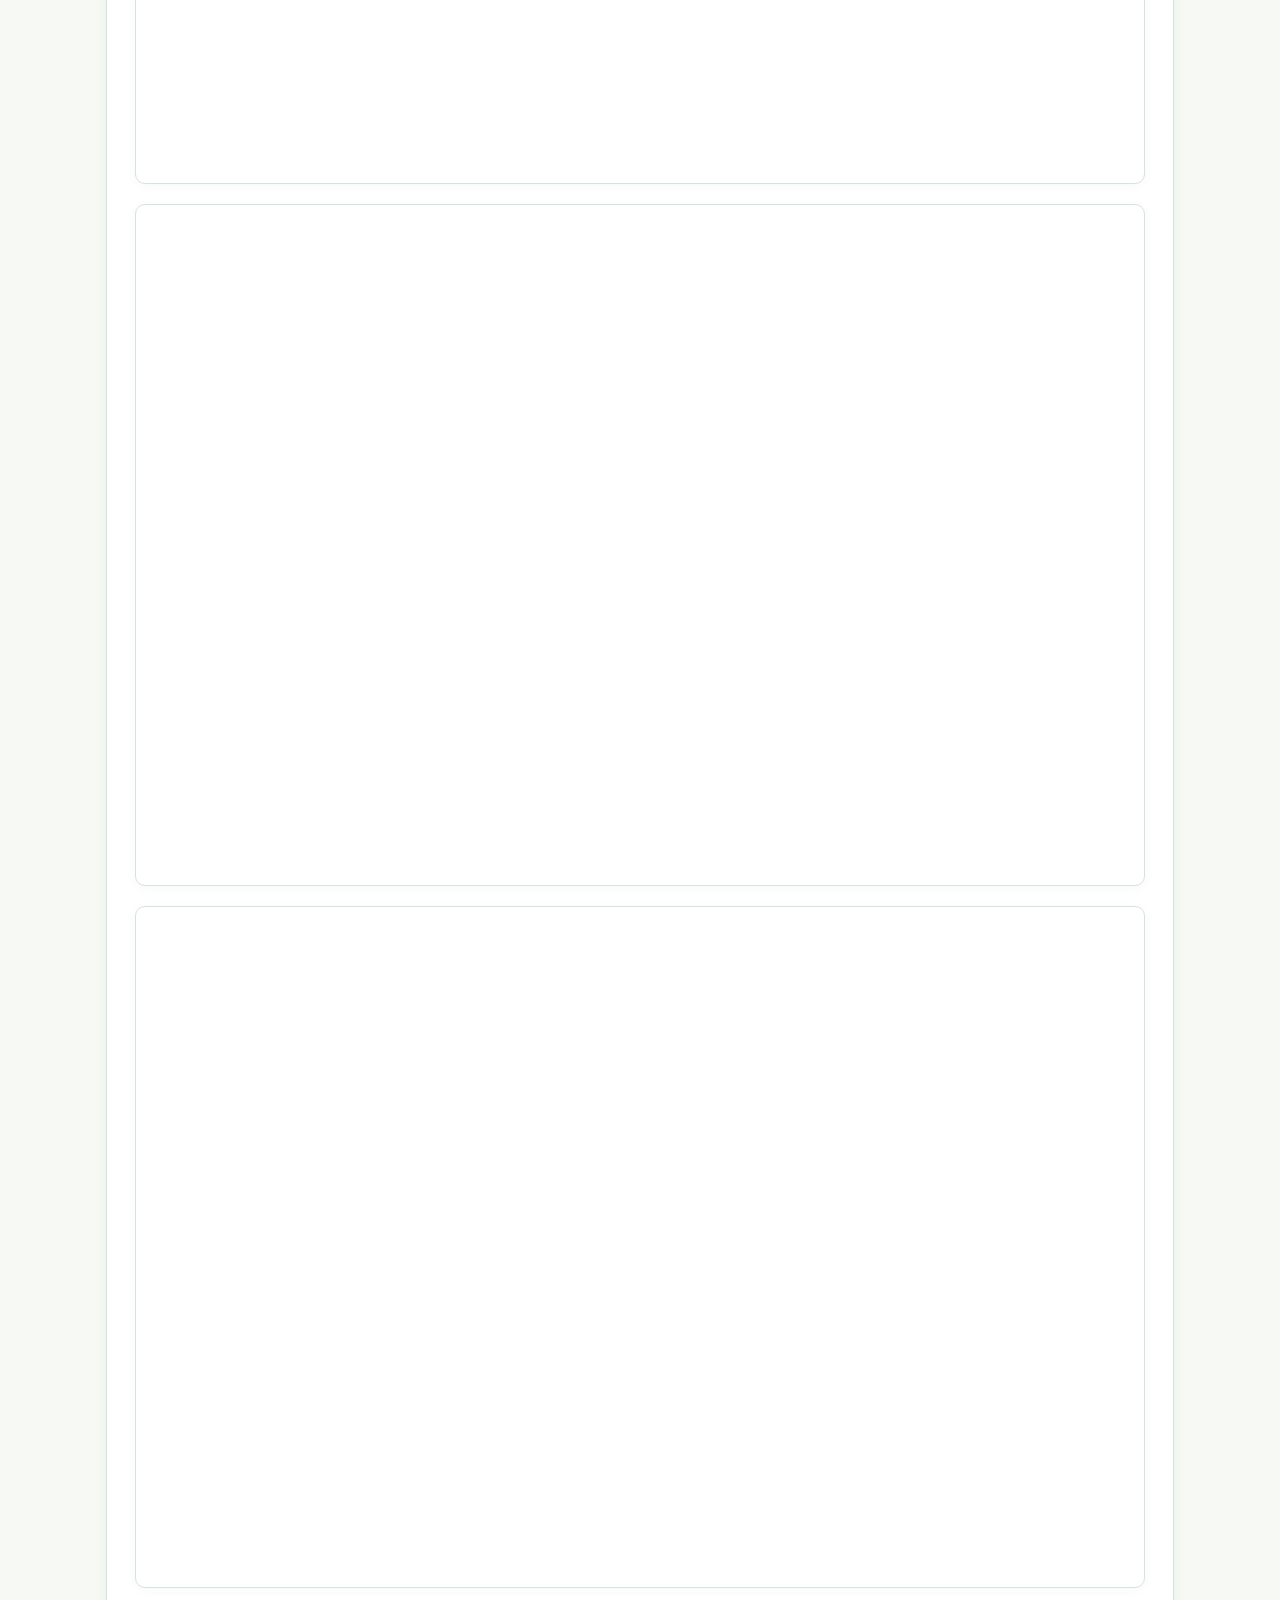
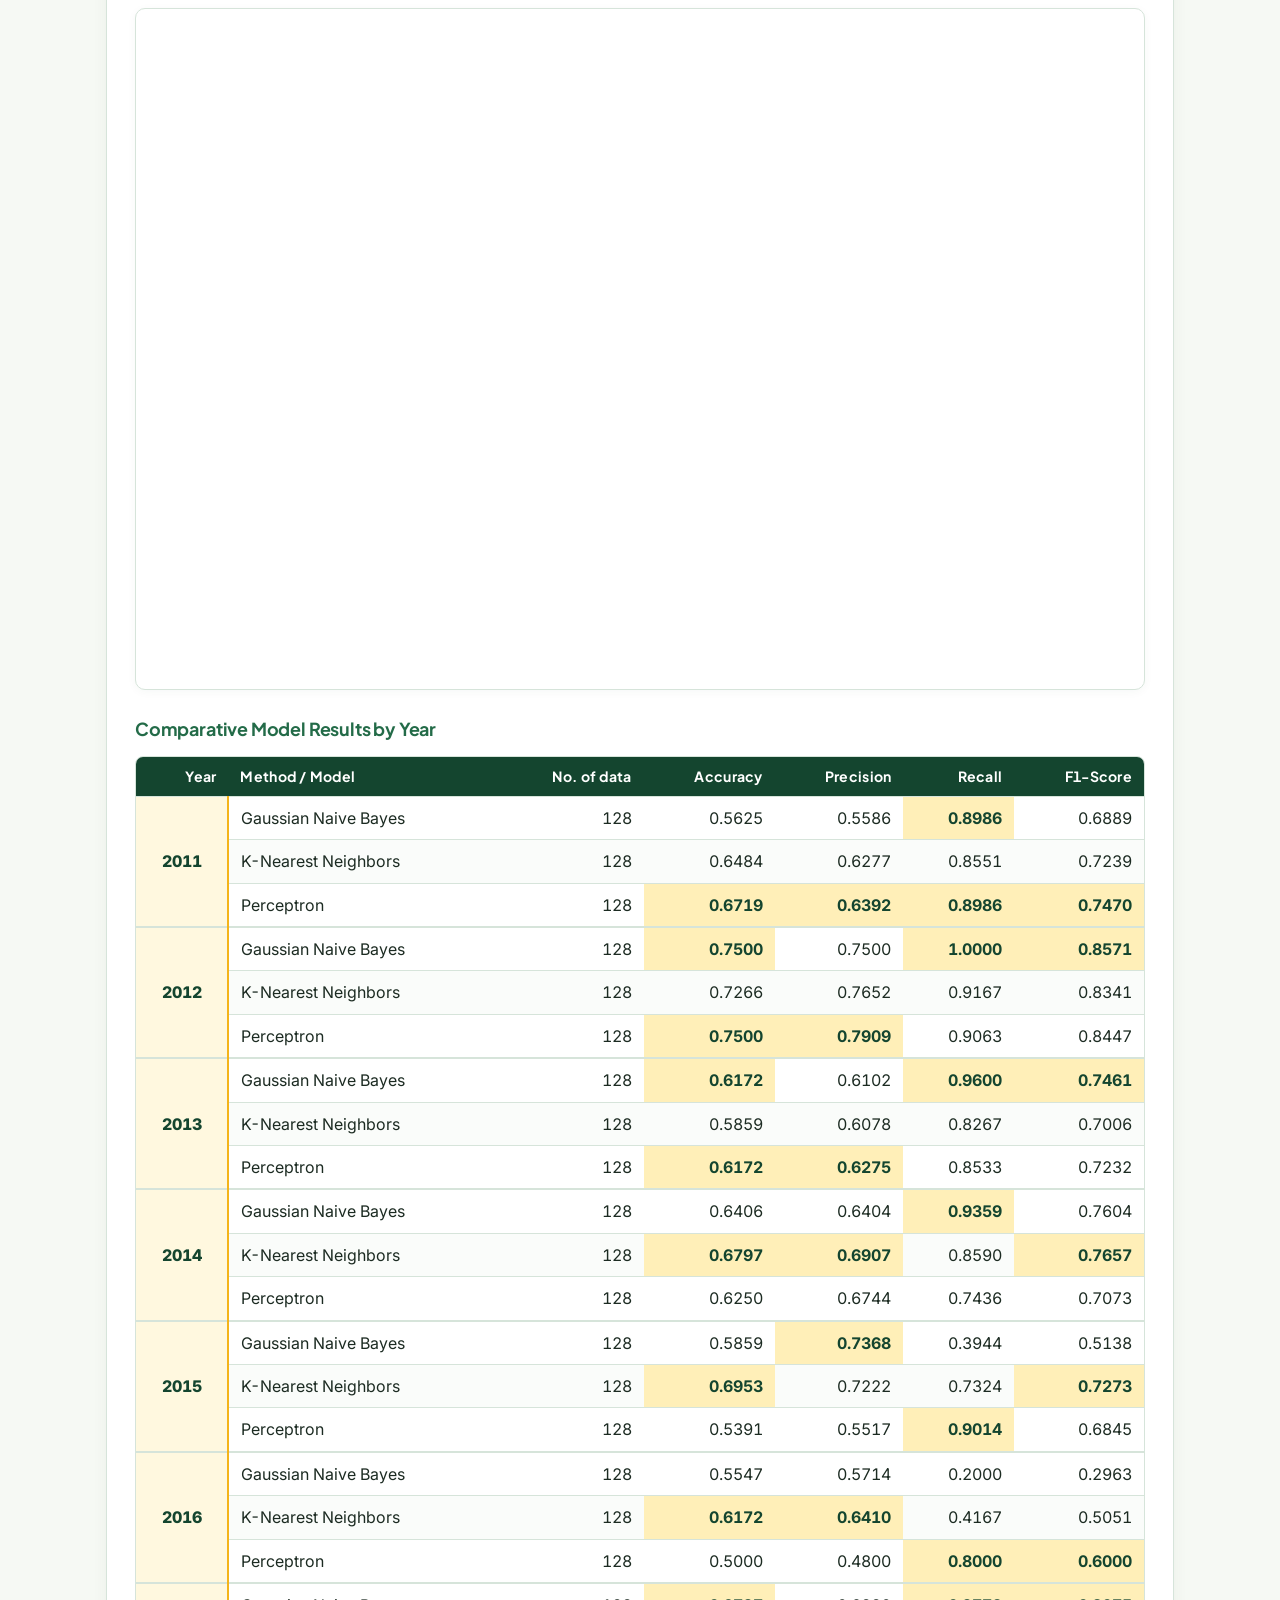
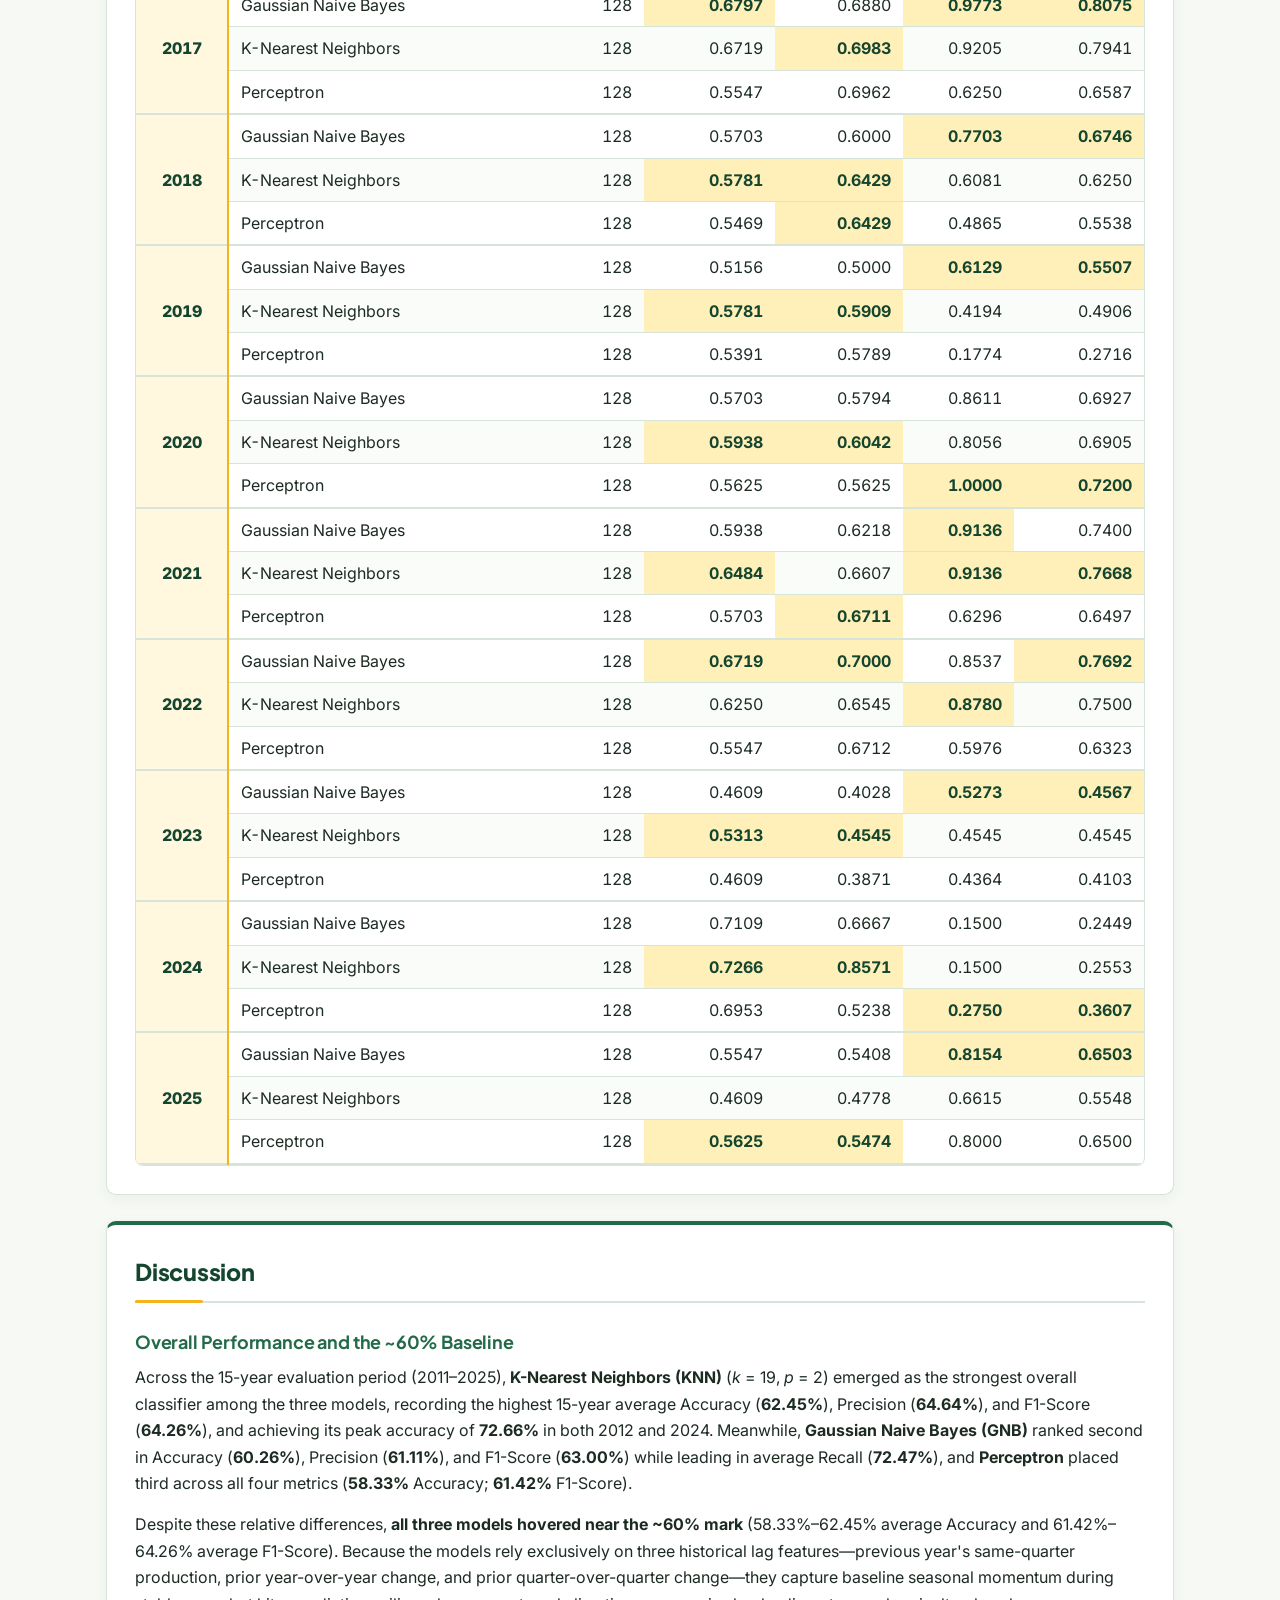
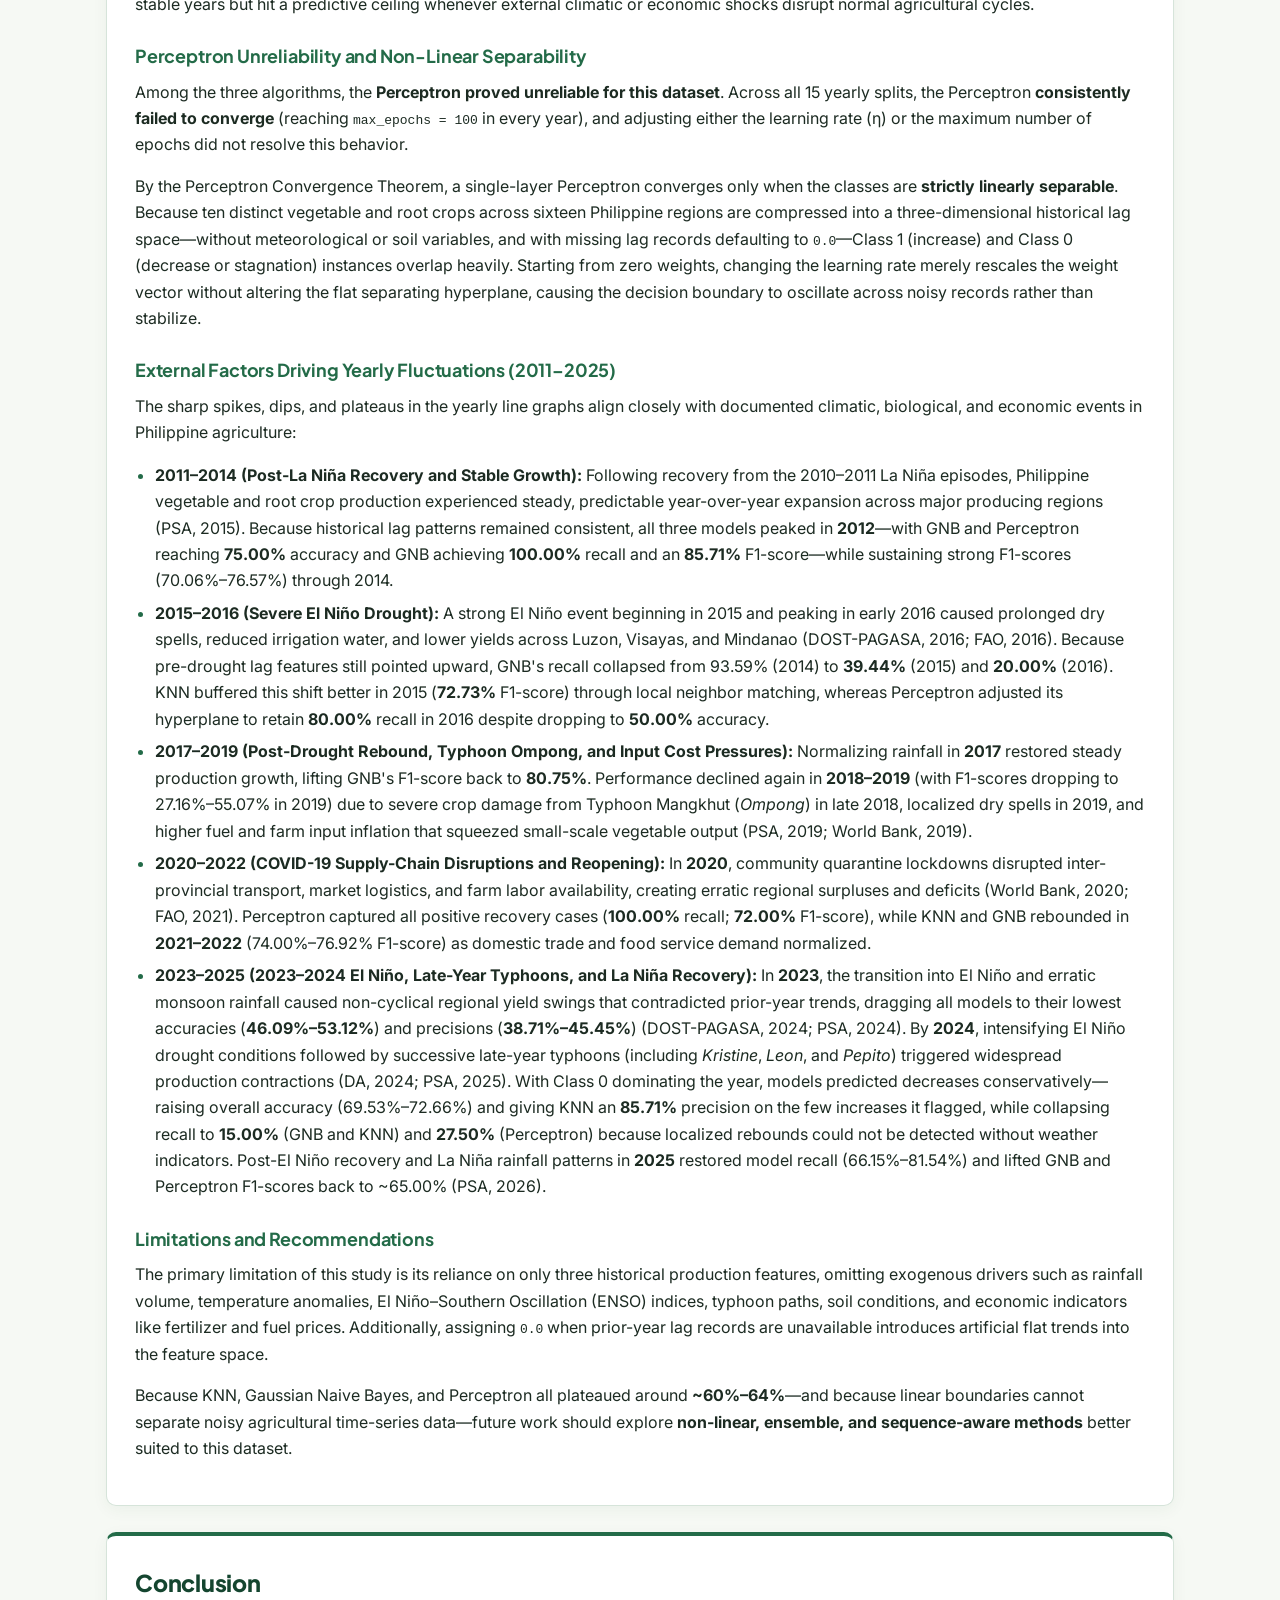
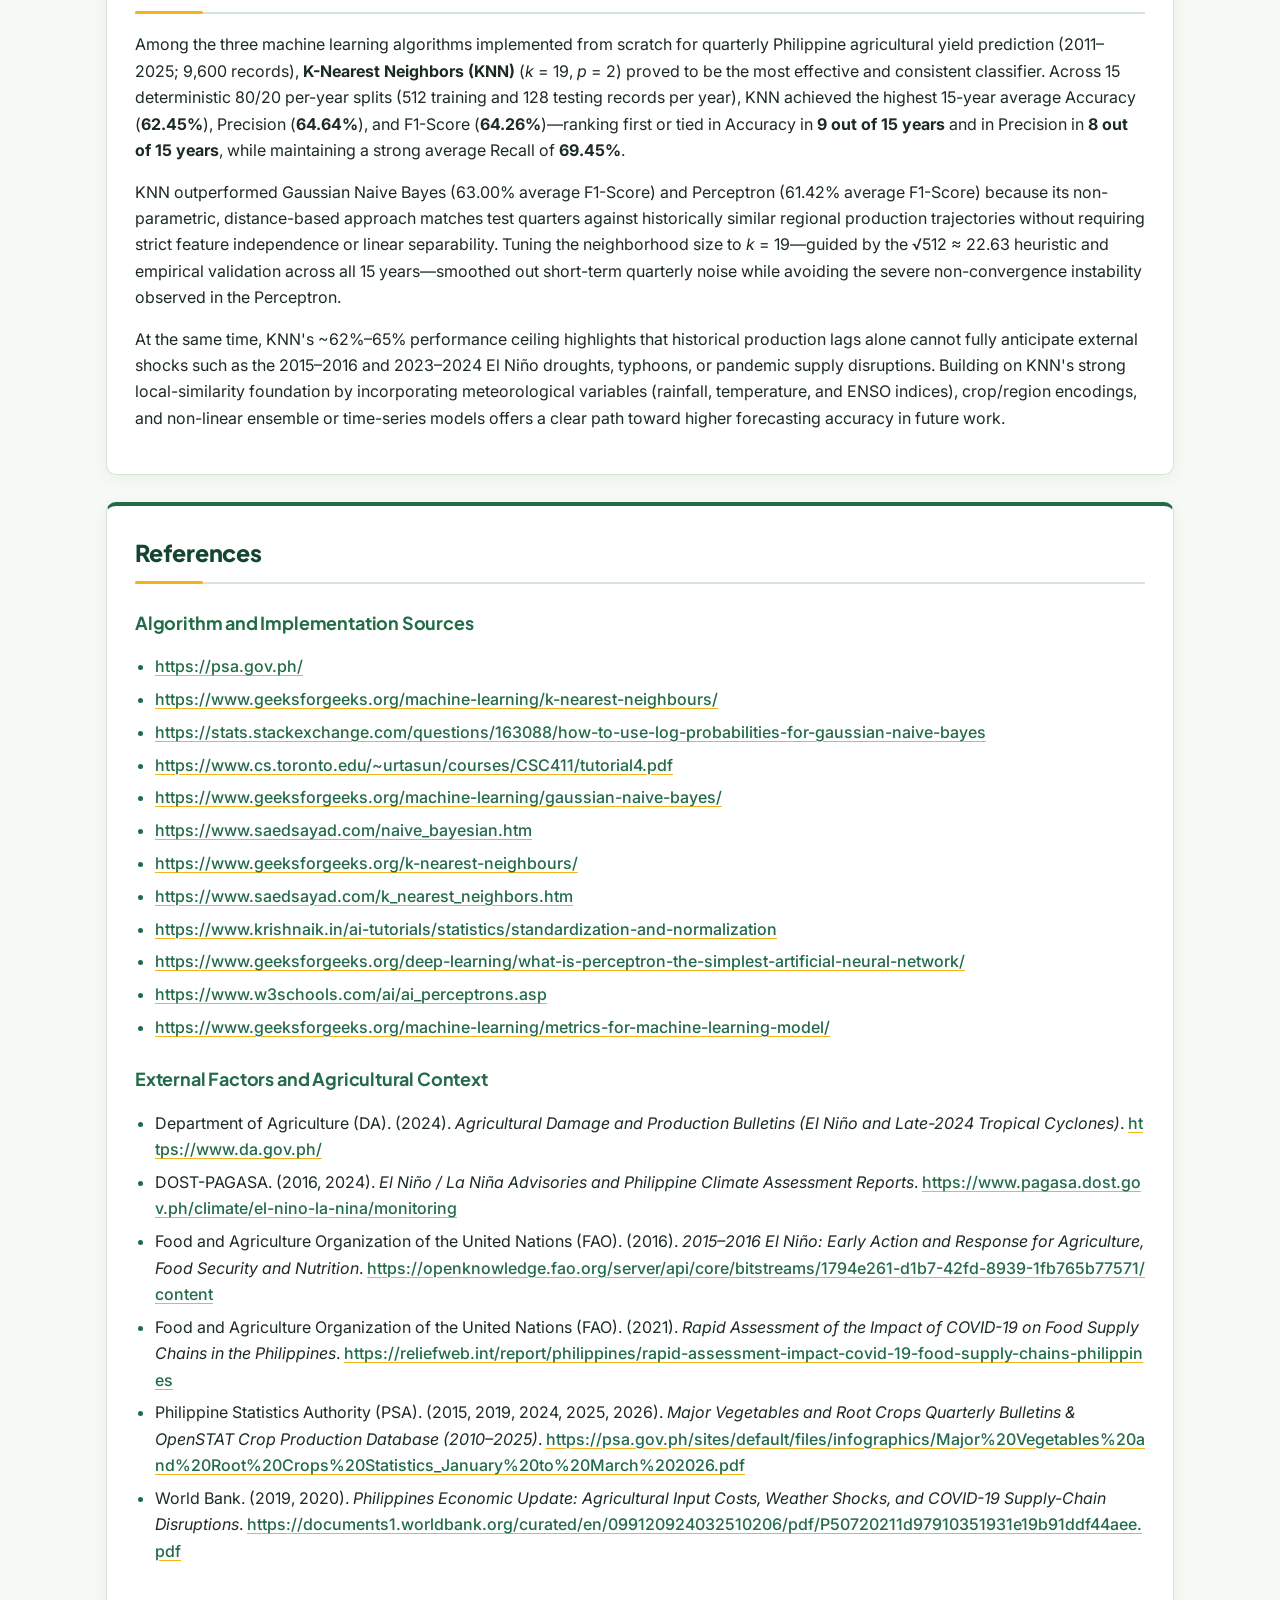
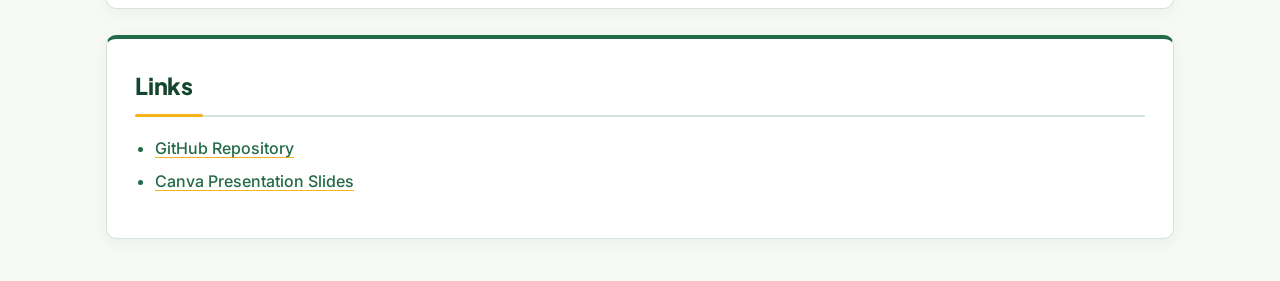
==== commit c29e3212: "Merge branch 'main' of https://github.com/aaladines/CMSC-170-PROJECT # Please enter a commit message" ====
--- a/index.html
+++ b/index.html
@@ -104,6 +104,17 @@
       <h2>Methods</h2>
       <p>Each year from 2011 to 2025 is evaluated independently using the same deterministic 80/20 split (512 training and 128 testing records per year). Across all three classifiers, every regional crop quarter is represented by three continuous logarithmic features engineered from <code>dataset_prepared.csv</code>: (1) <strong>log previous-year same-quarter volume</strong>, <code>log(1 + prev_q)</code>; (2) <strong>prior year-over-year log change</strong> from the preceding year's matching quarter; and (3) <strong>prior quarter-over-quarter log change</strong> from the immediately preceding quarter (defaulting to <code>0.0</code> when earlier historical quarters are unavailable).</p>
 
+      <h3>Why We Chose These Methods</h3>
+      <p>K-Nearest Neighbors, Gaussian Naive Bayes, and Perceptron were selected because each algorithm uses a different approach to classification. This allows the study to compare how probabilistic, distance-based, and linear classification methods perform when predicting changes in vegetable and root crop production.</p>
+
+      <p><strong>K-Nearest Neighbors (KNN)</strong> was selected because it classifies records based on the labels of their nearest neighbors. This method helps determine whether crop-region records with similar historical production patterns also have similar production outcomes.</p> 
+
+      <p><strong>Gaussian Naive Bayes (GNB)</strong> was chosen because it uses probability to classify records based on their features. It provides a relatively simple and efficient approach for examining how historical production patterns relate to increases or decreases in production.</p>
+
+      <p><strong>Perceptron</strong> was included to evaluate a linear classification approach. It learns by adjusting its weights and bias based on classification errors, which allows the study to examine whether a linear decision boundary can distinguish between production increases and decreases.</p>
+
+      <p>Comparing these three algorithms provides a way to examine how different classification approaches handle patterns in the historical agricultural dataset and identify their respective strengths and limitations.</p>
+
       <h3>K-Nearest Neighbors (KNN)</h3>
       <p>In our implementation (<code>k_nearest_neighbor.py</code>), KNN classifies each test crop-region quarter by comparing its recent production scale and growth trajectory against historical records within the same evaluation year:</p>
       <ul>
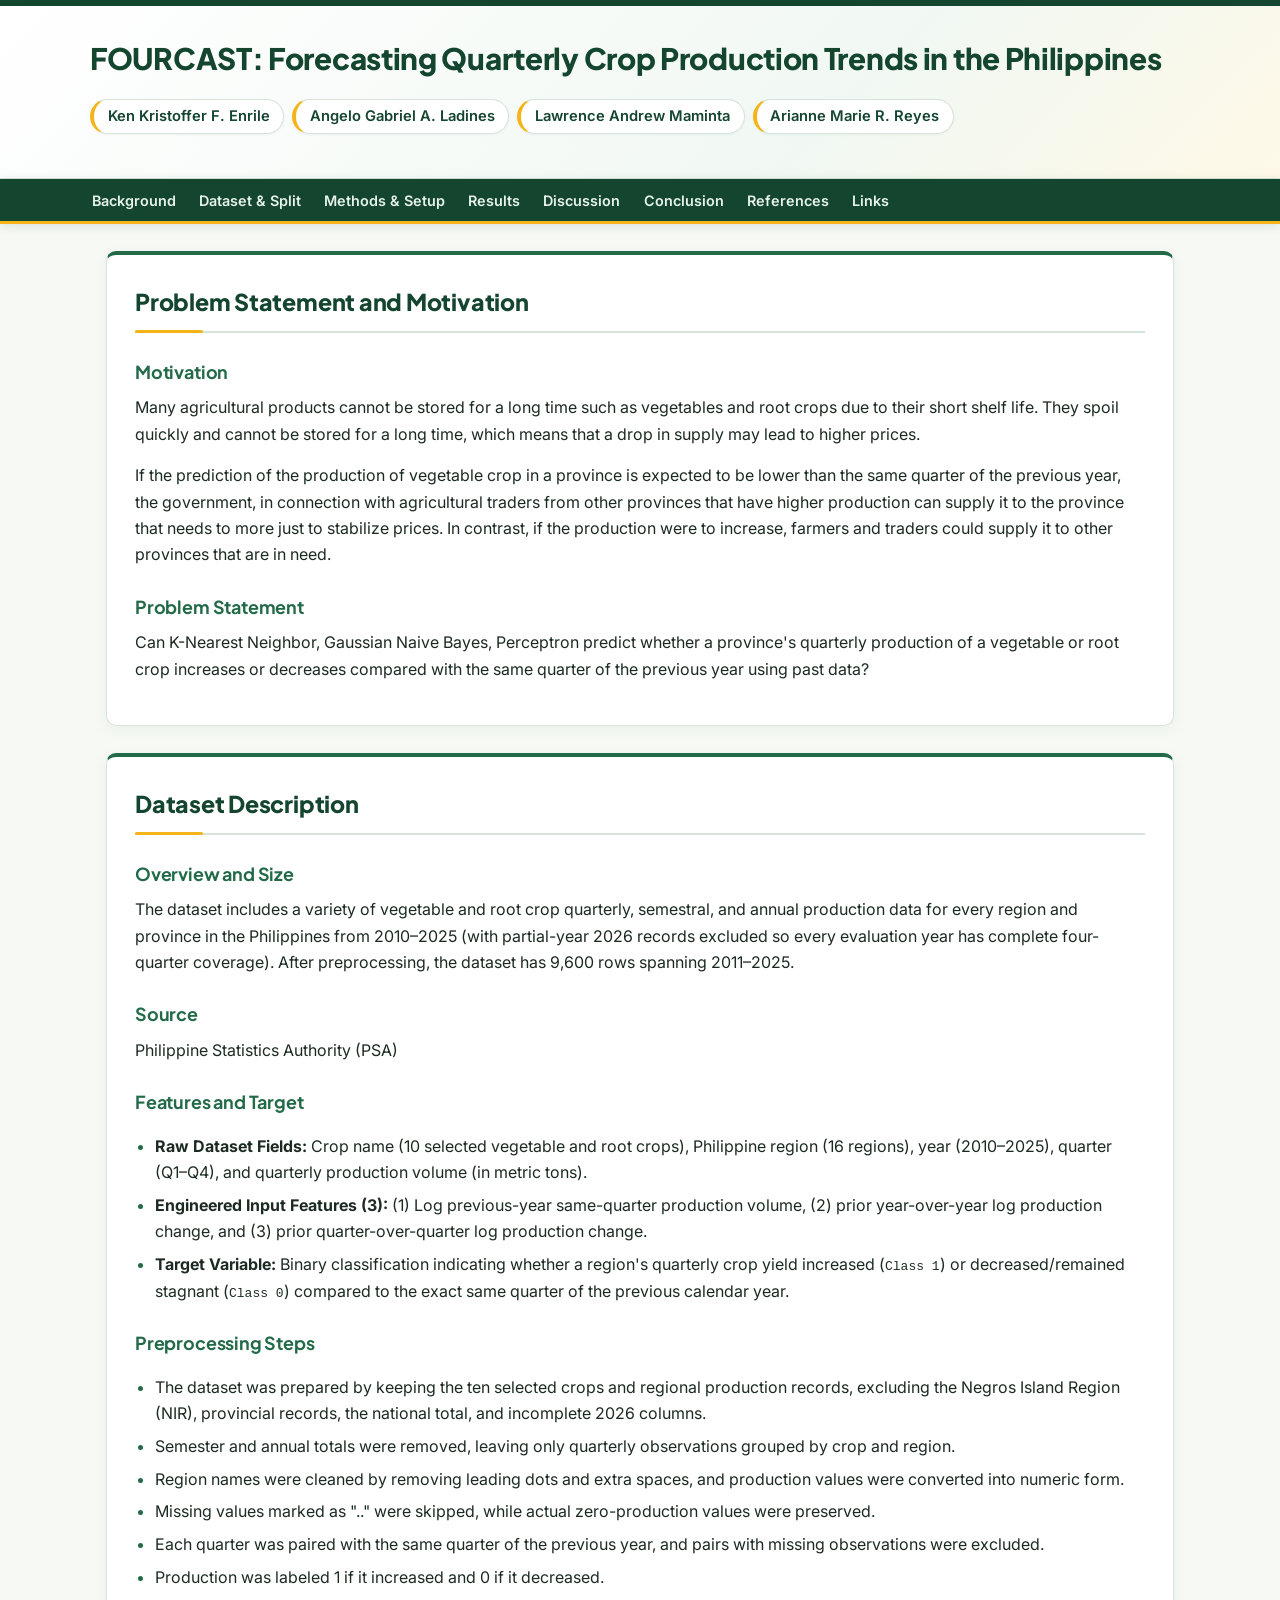
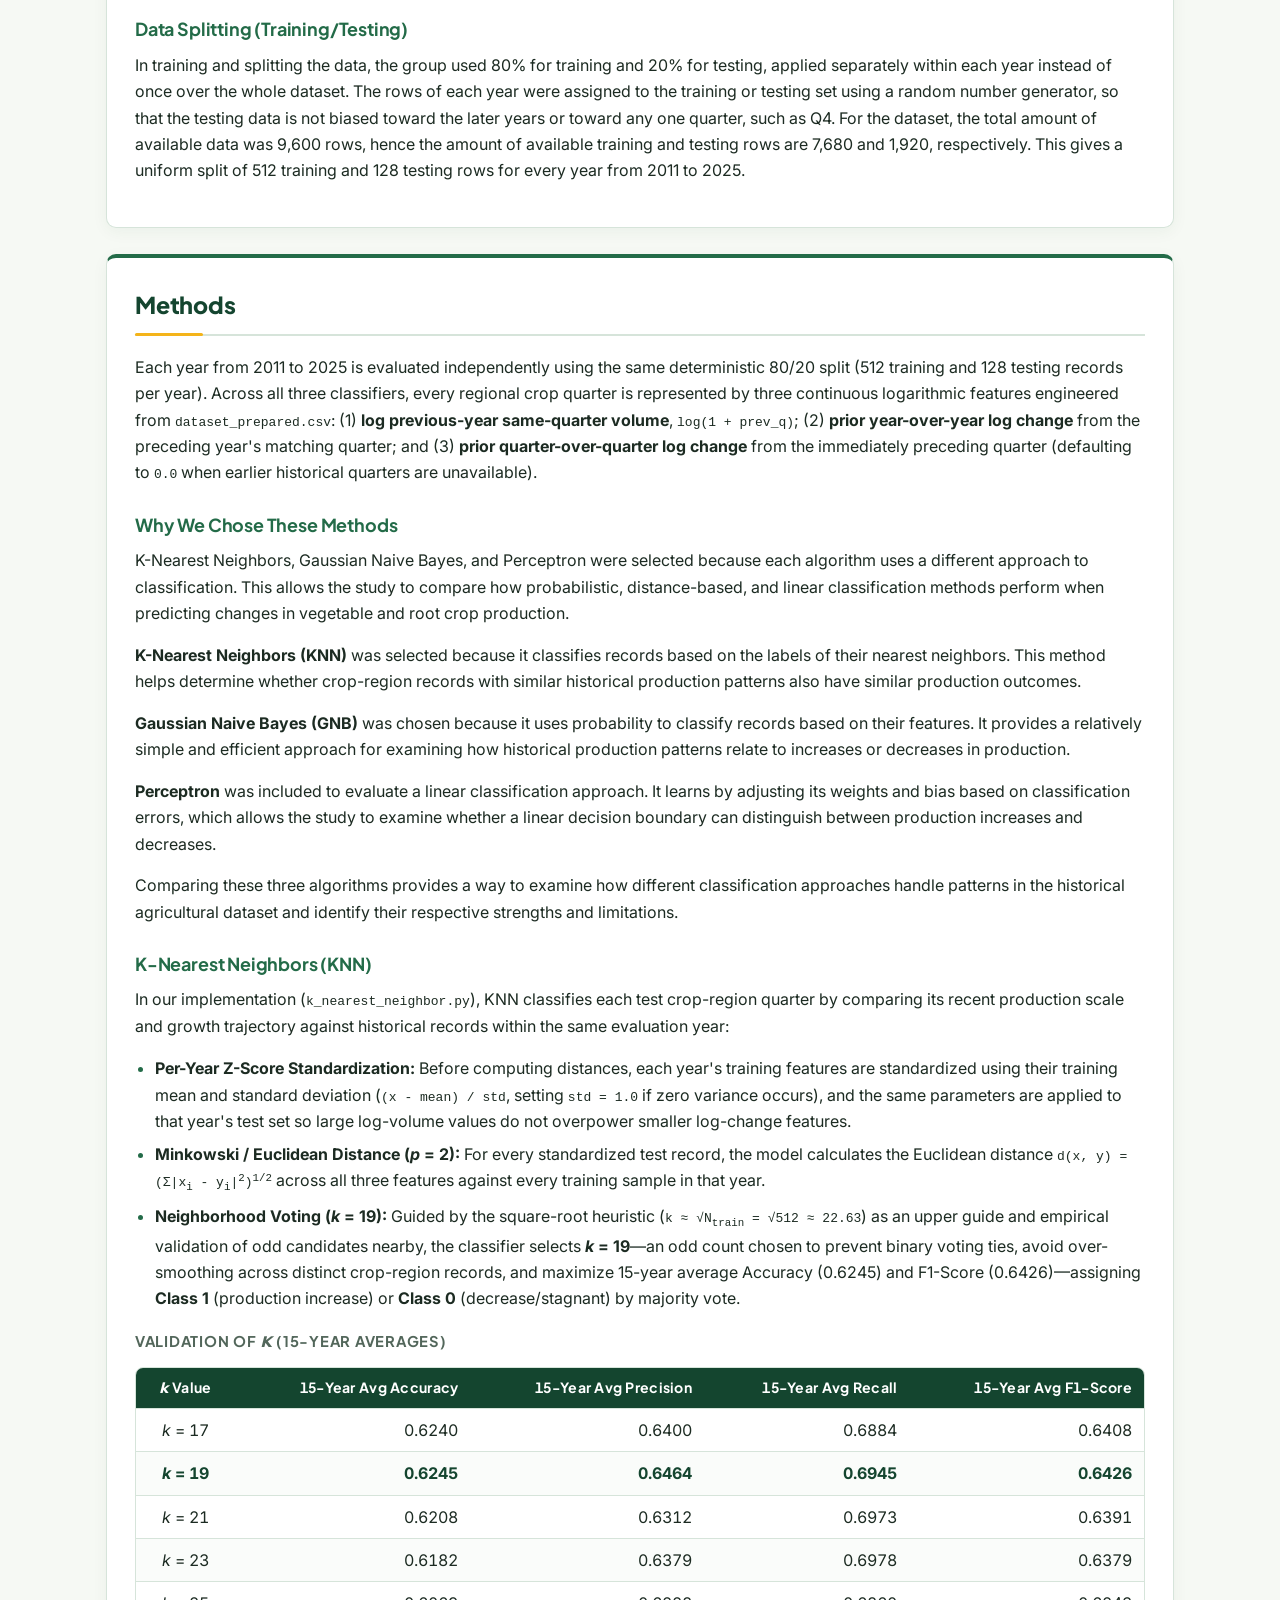
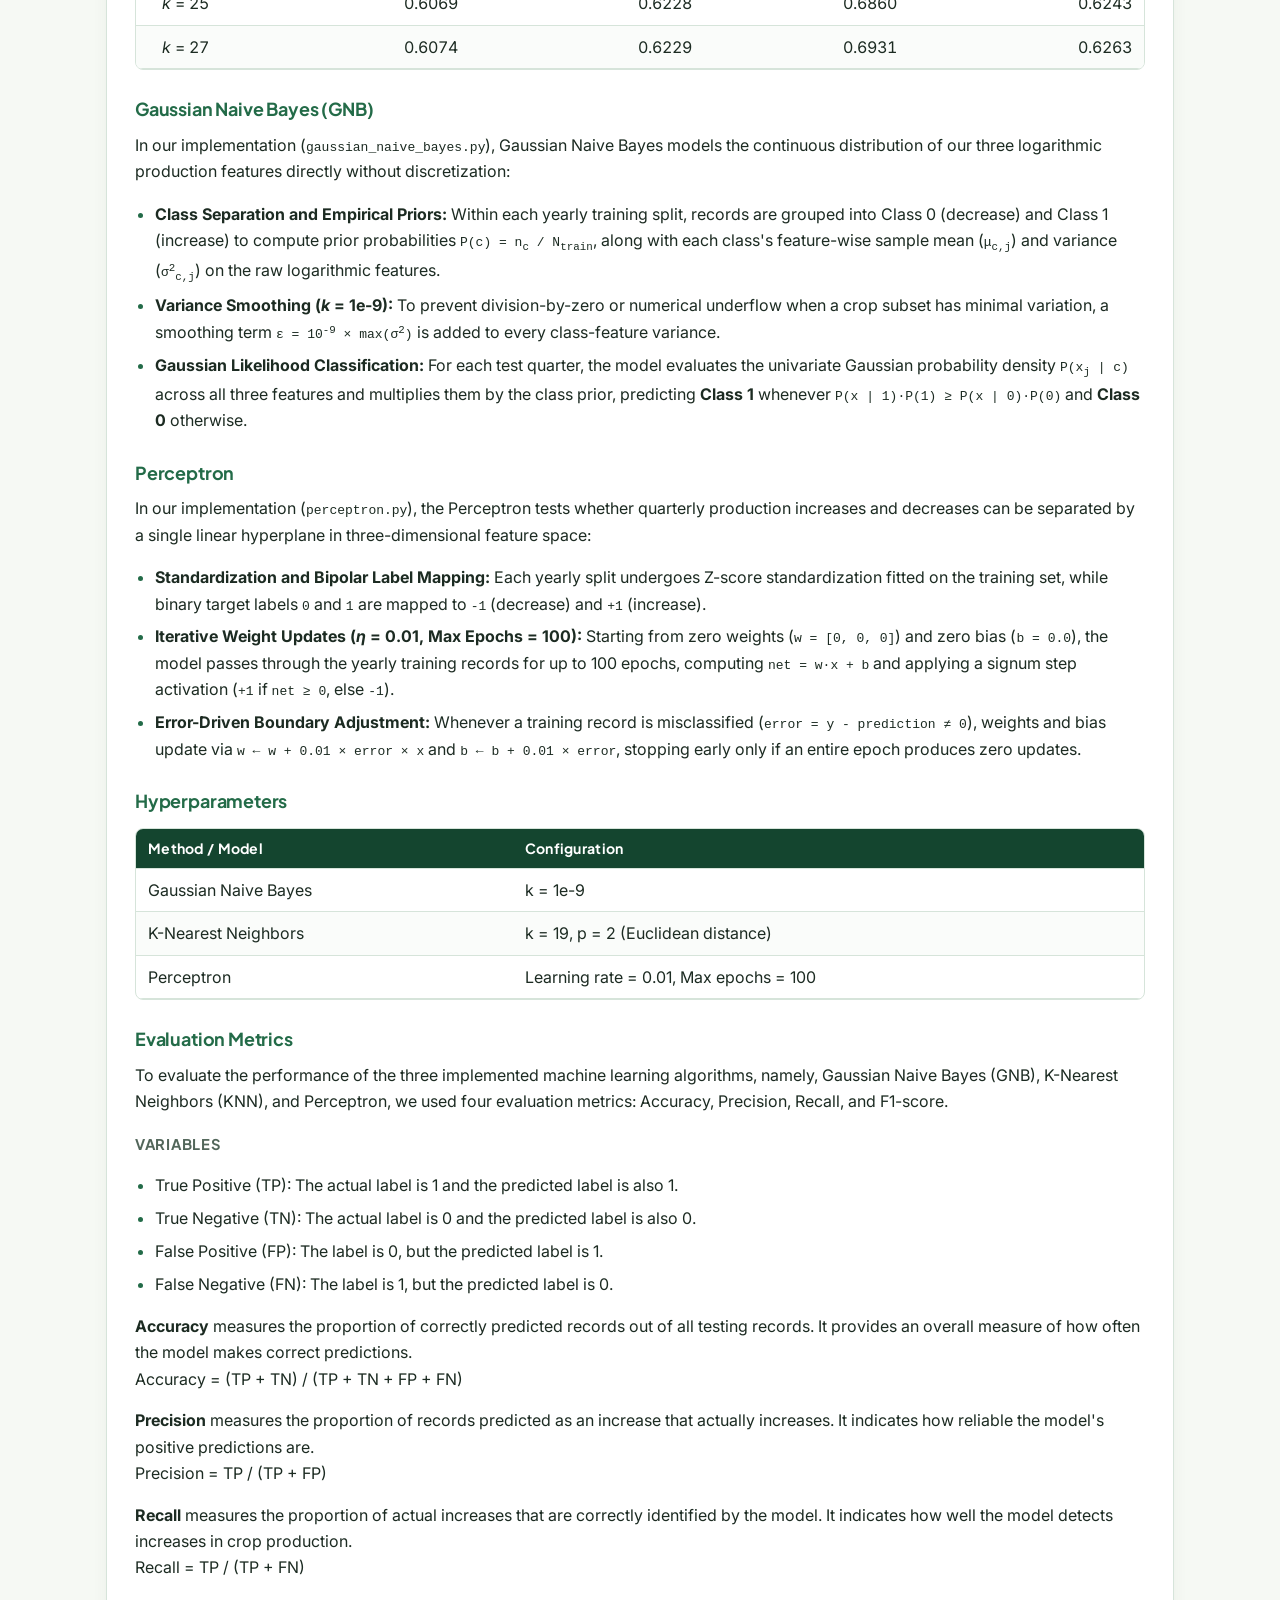
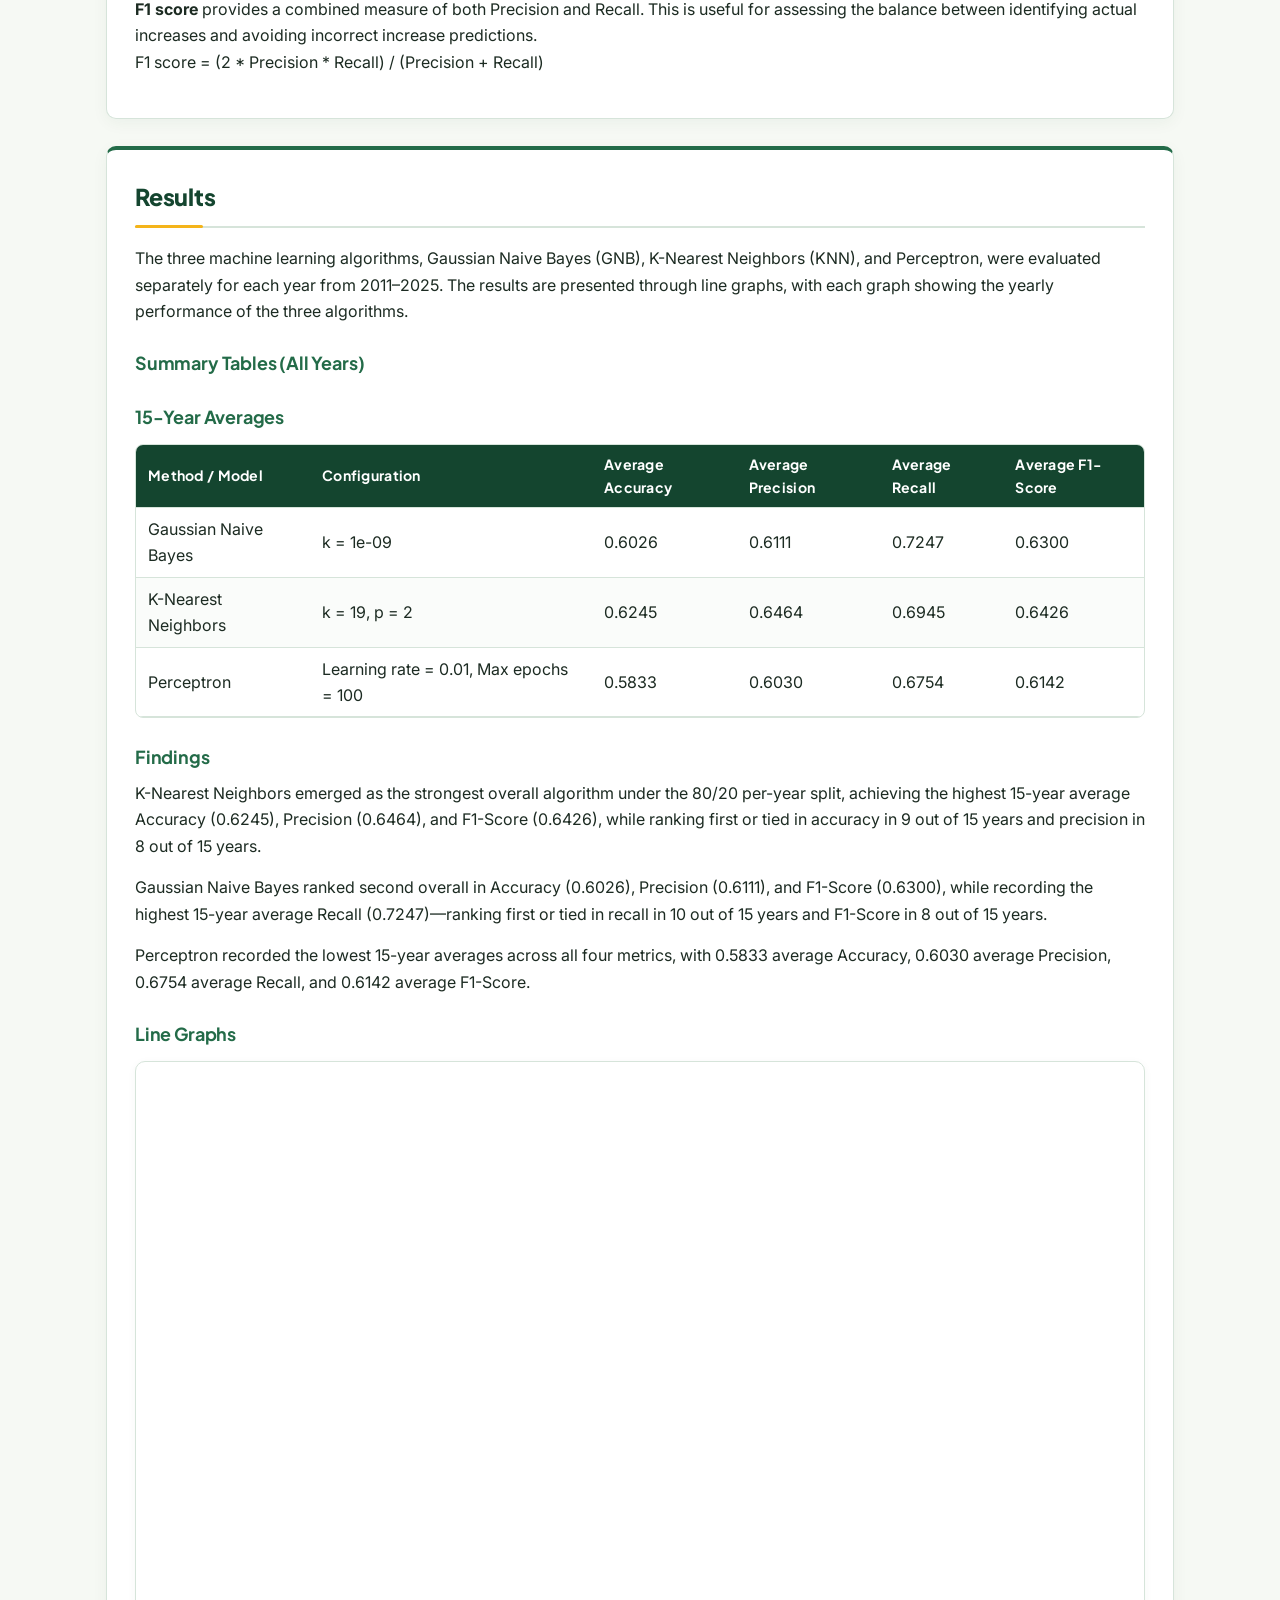
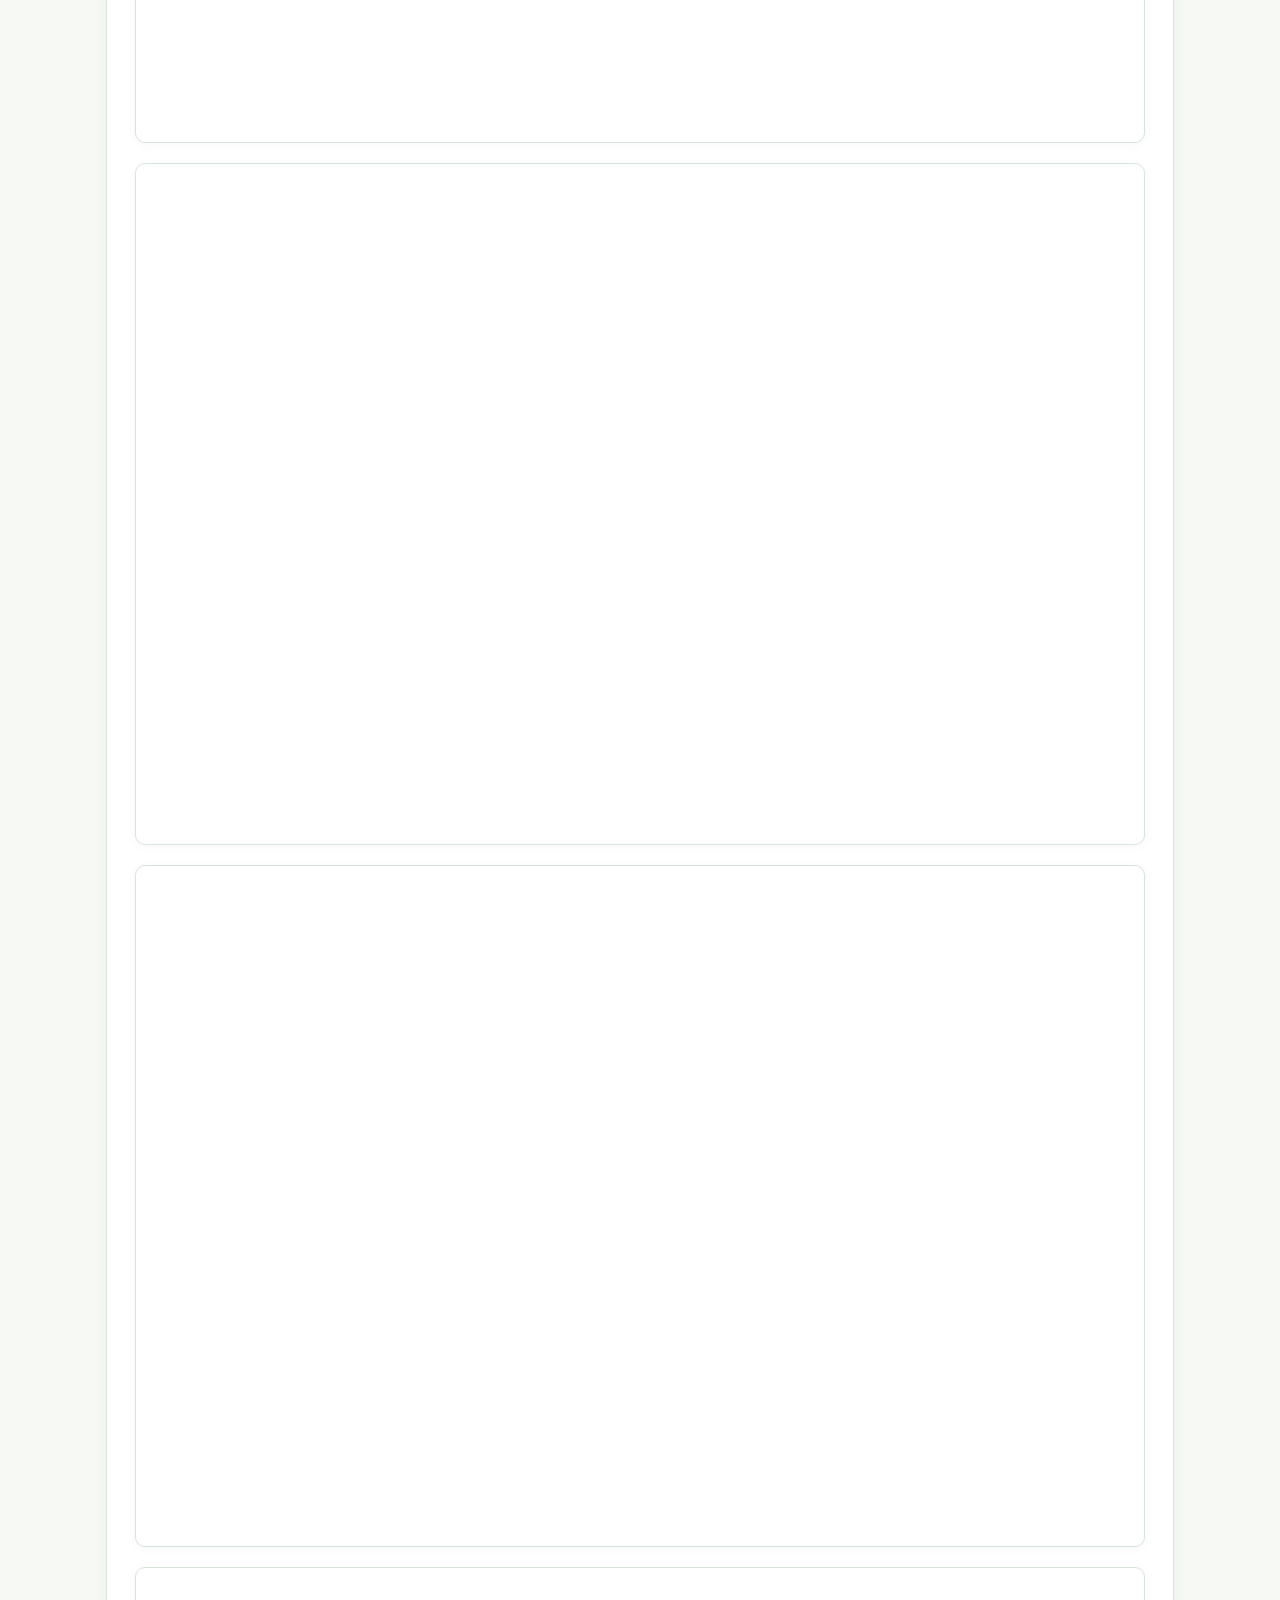
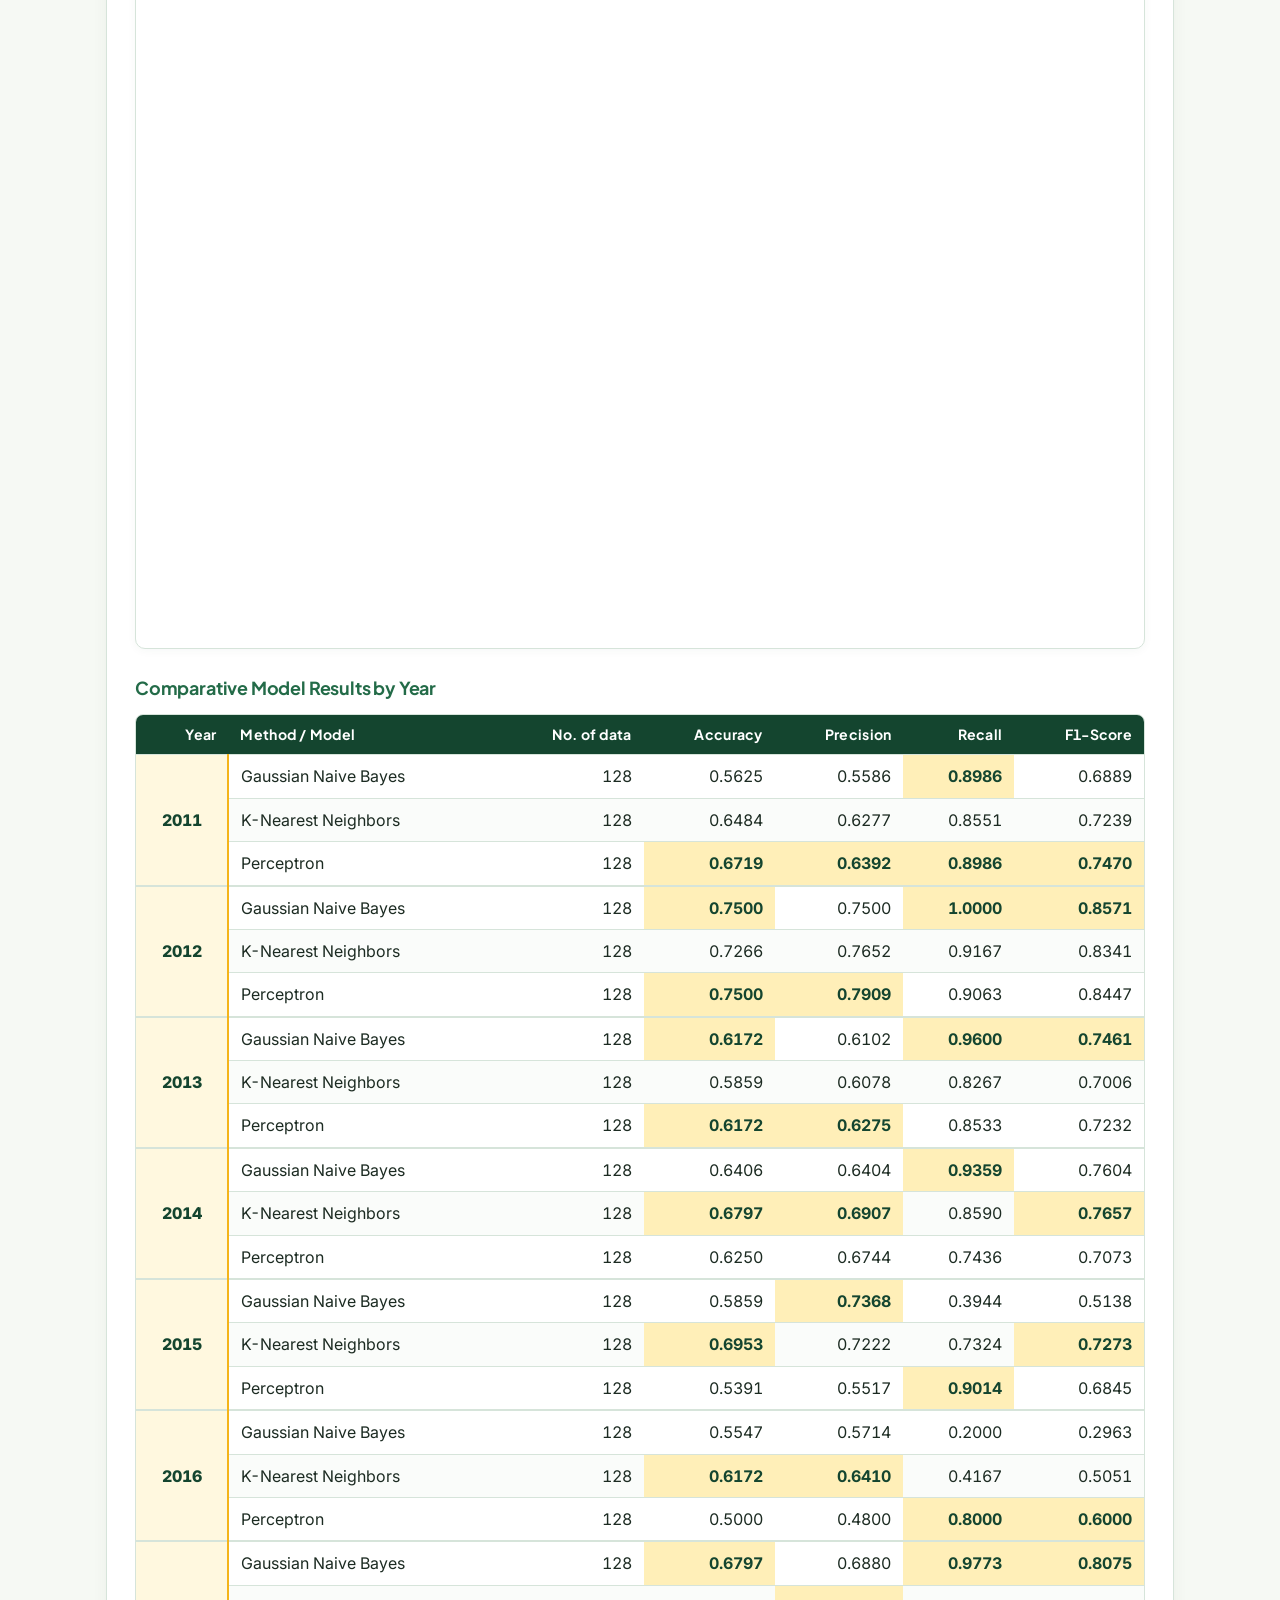
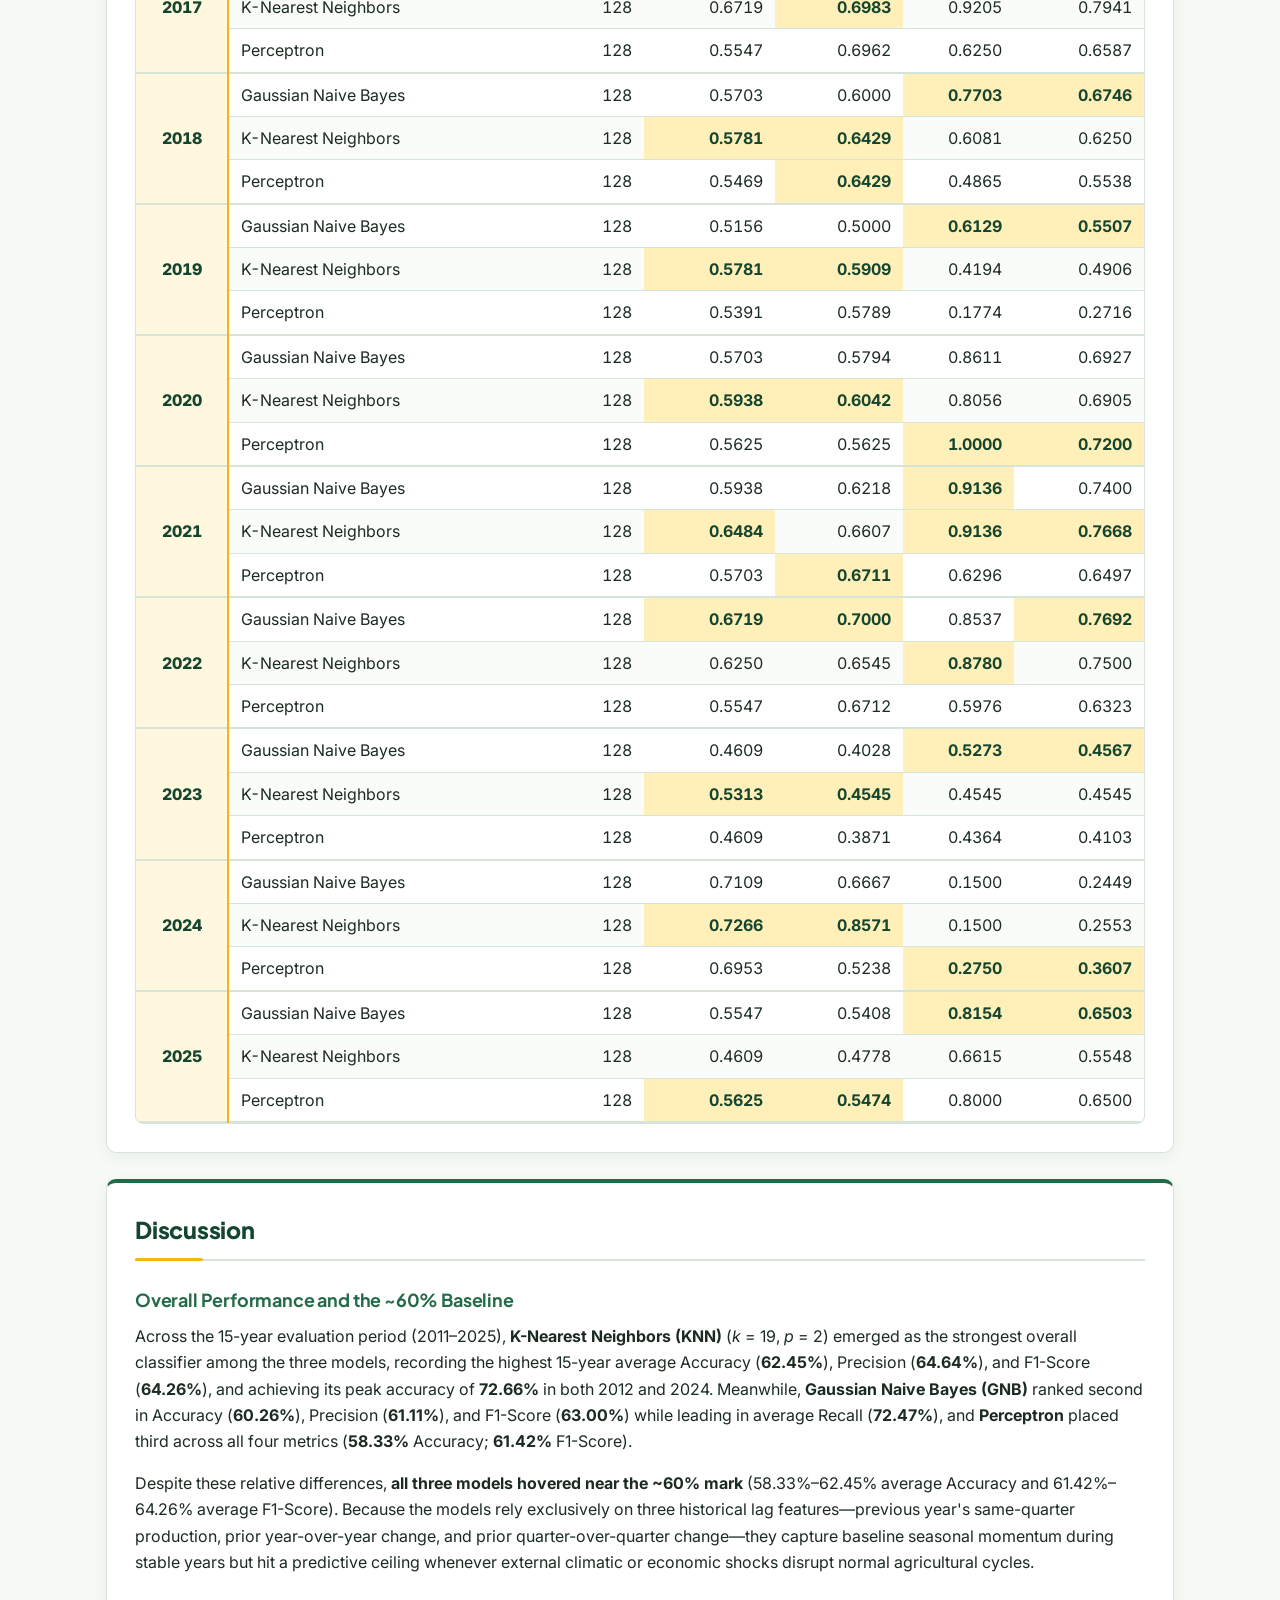
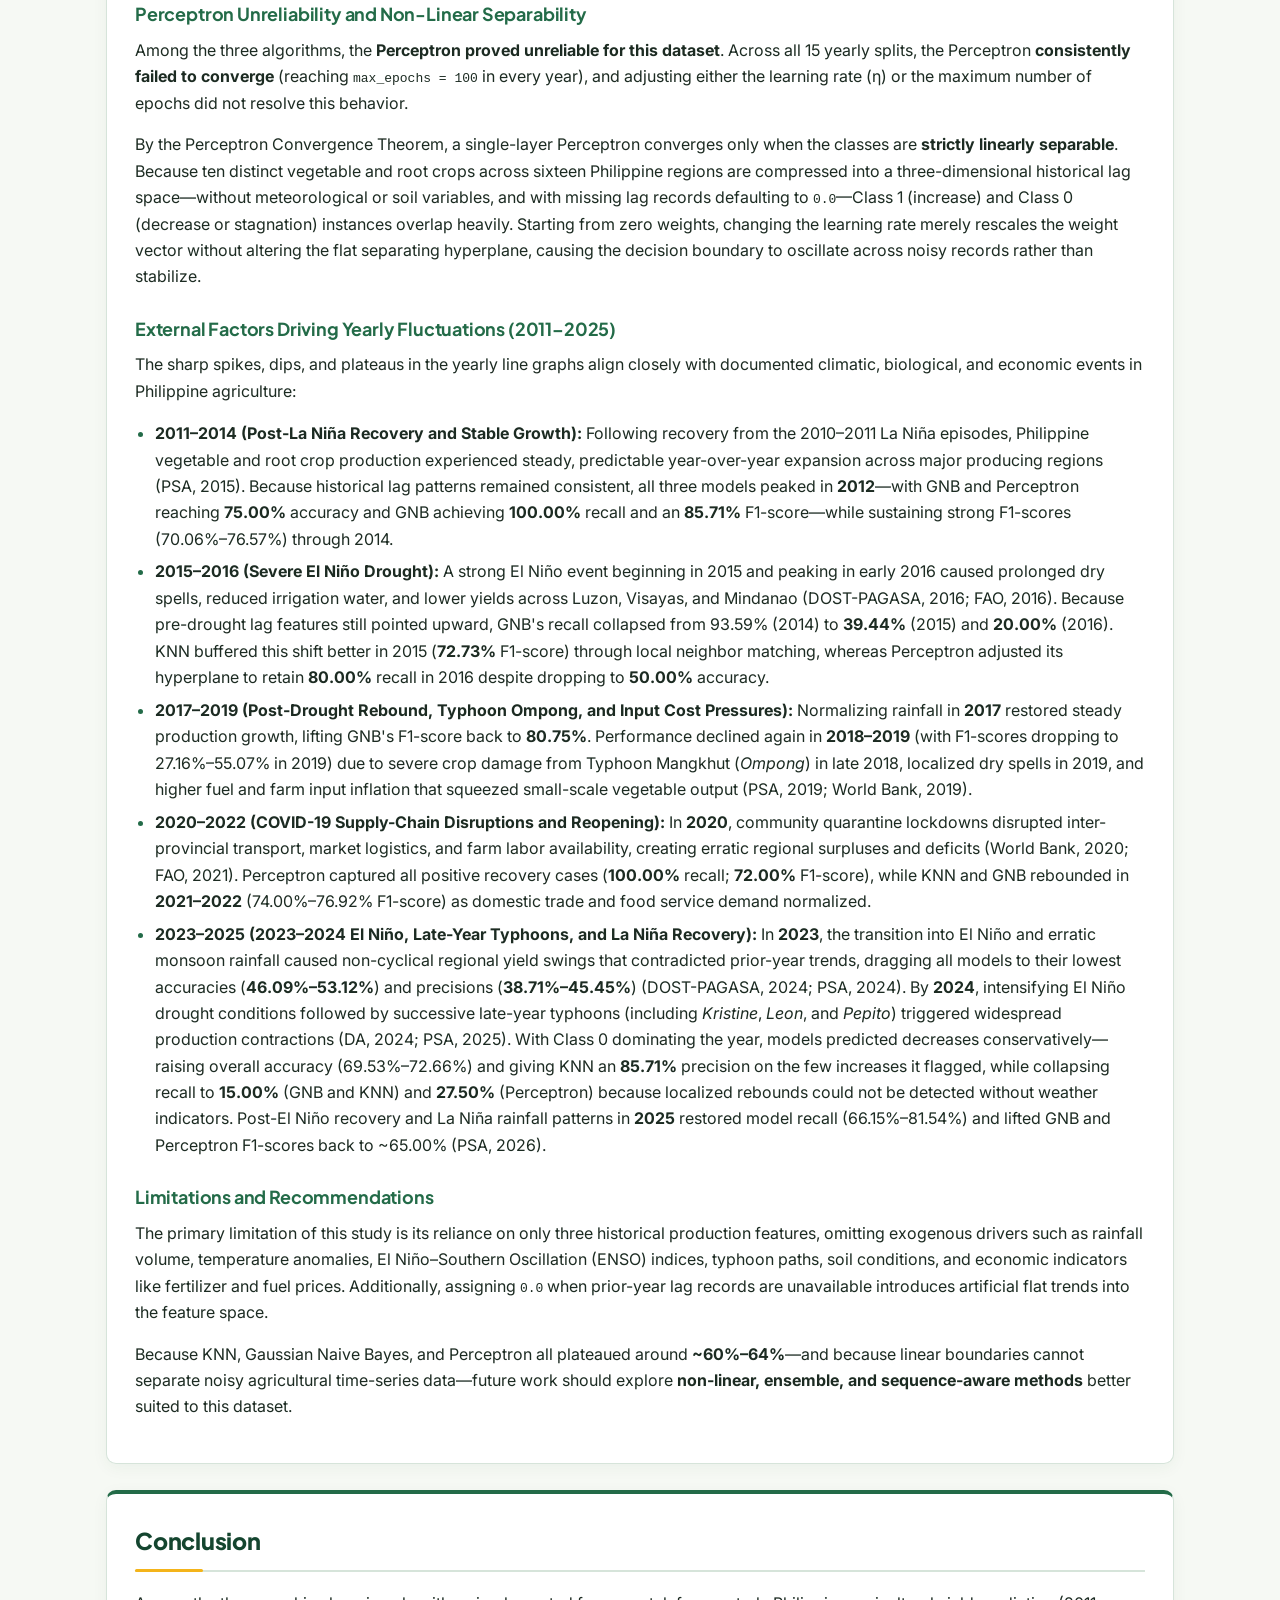
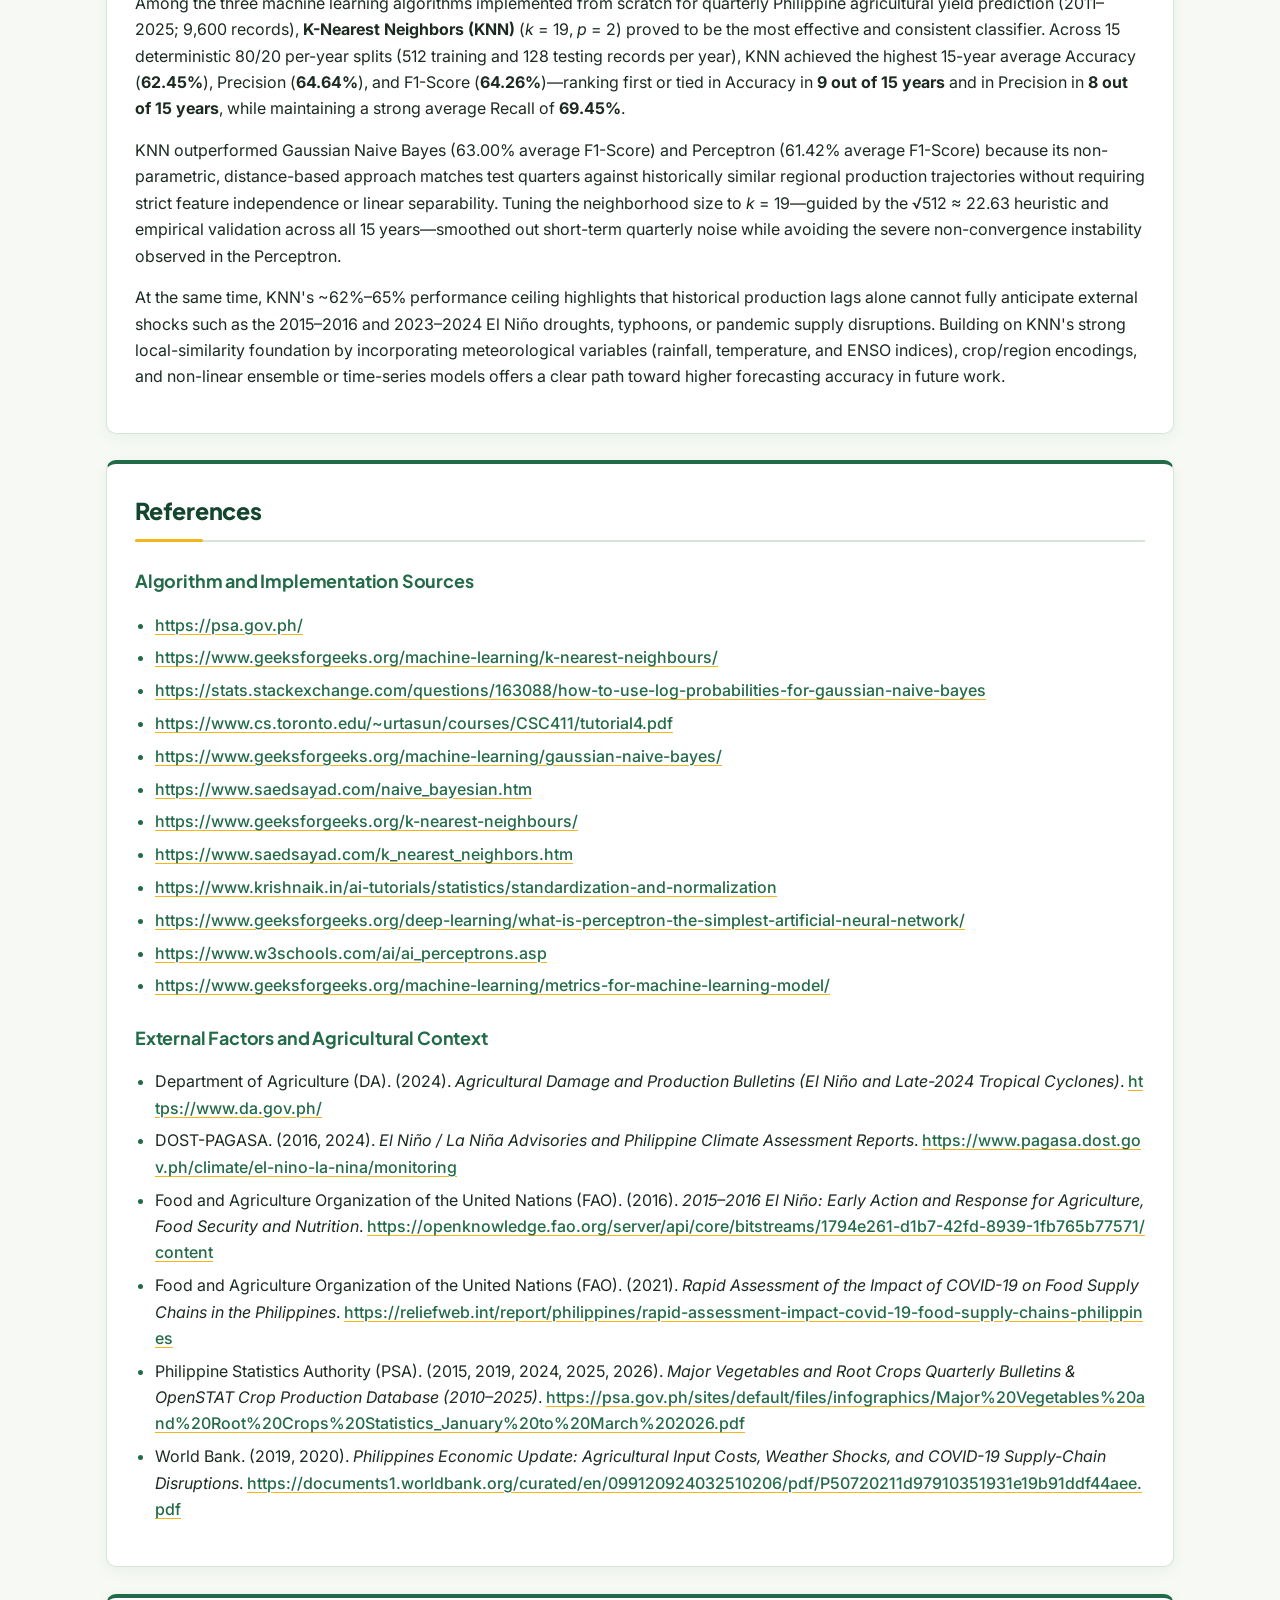
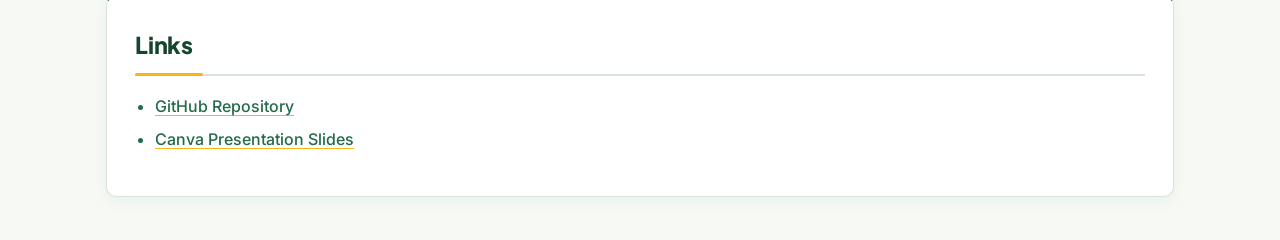
==== commit 714a6e4b: "fix: changed proj title" ====
--- a/index.html
+++ b/index.html
@@ -15,9 +15,9 @@
   <!-- HEADER -->
   <!-- Project title and group members -->
   <header id="title" class="hero">
-    <h1>CMSC 170 AI PROJECT</h1>
-    <h2>Group Members</h2>
-    <ul>
+<h1 style="font-size: 1.85rem;">FOURCAST: Forecasting Quarterly Crop Production Trends in the Philippines
+</h1>    
+  <ul>
       <li>Ken Kristoffer F. Enrile</li>
       <li>Angelo Gabriel A. Ladines</li>
       <li>Lawrence Andrew Maminta</li>
--- a/style.css
+++ b/style.css
@@ -19,6 +19,8 @@
   --yellow-soft: #fff8df;  /* soft cream-yellow highlight (year column) */
   --yellow-badge: #ffefb8; /* golden cell highlight for .best scores */
 }
+
+
 
 /* base */
 * {
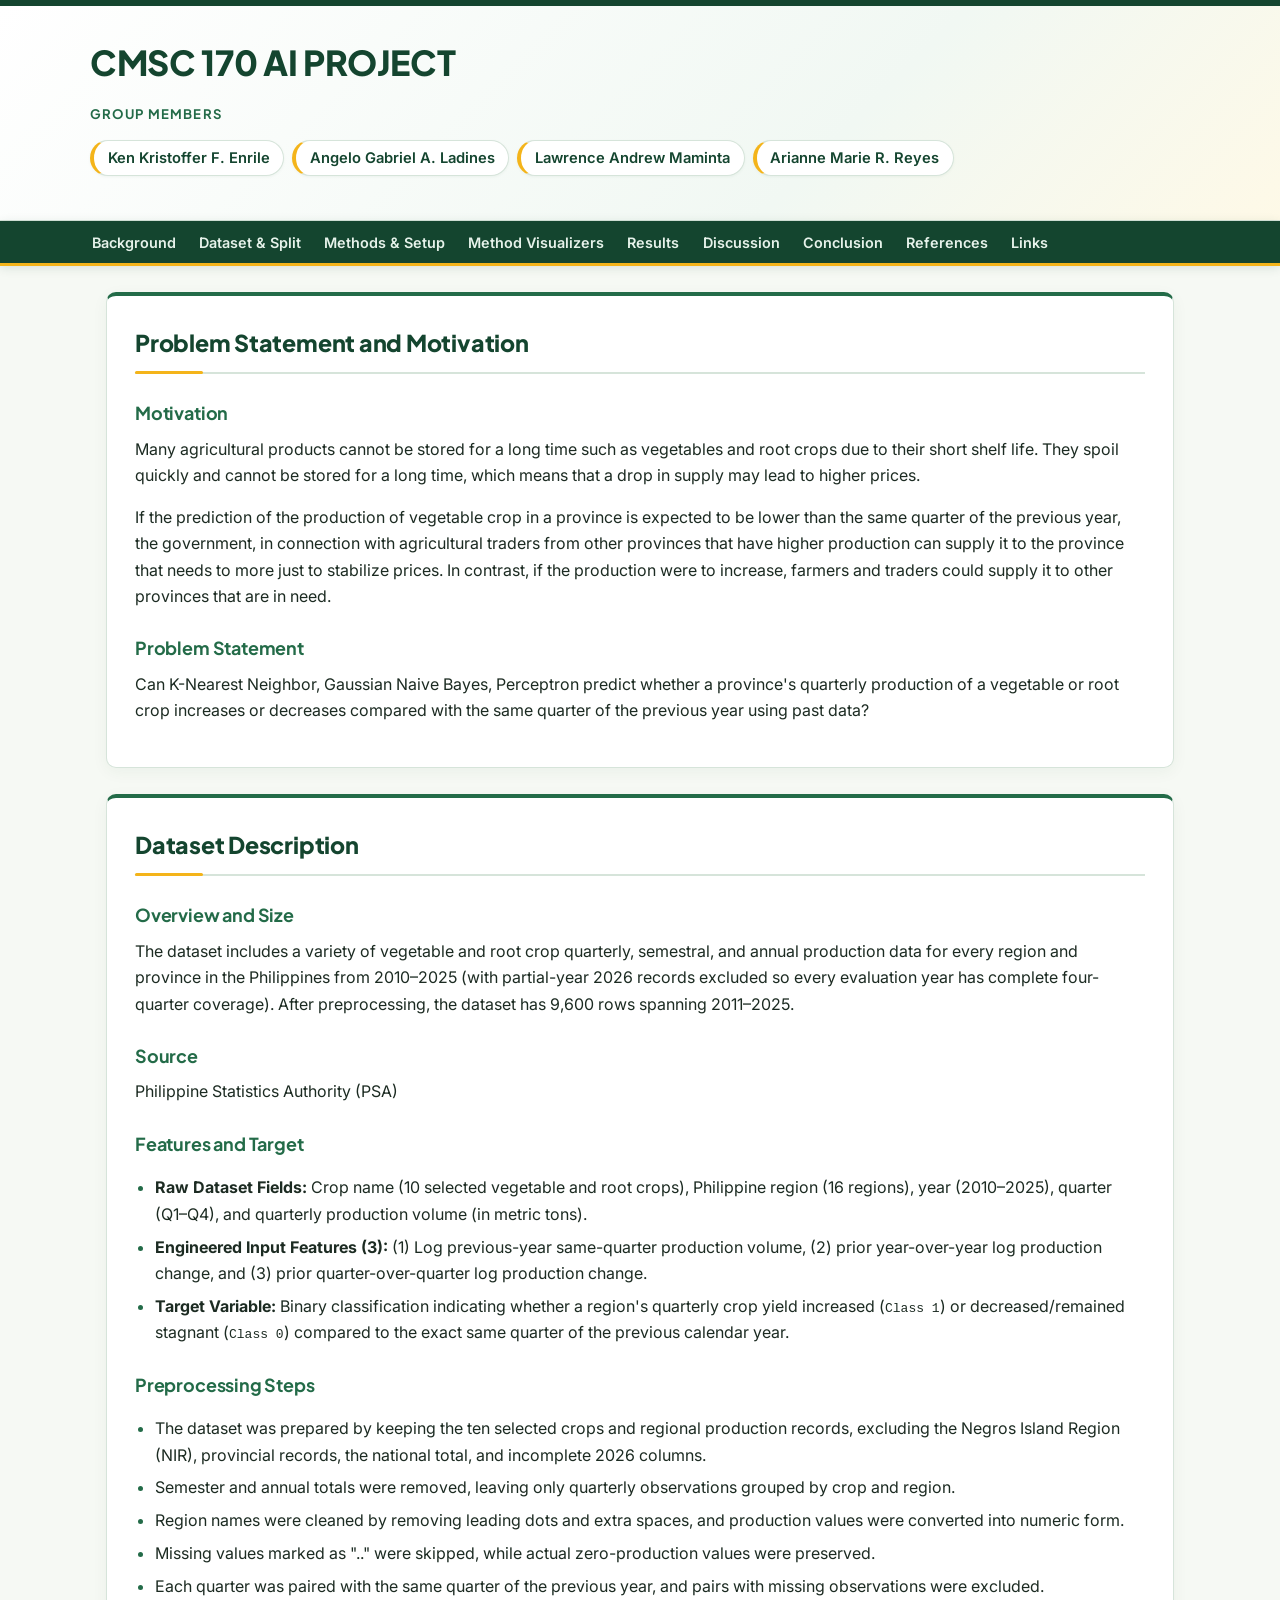
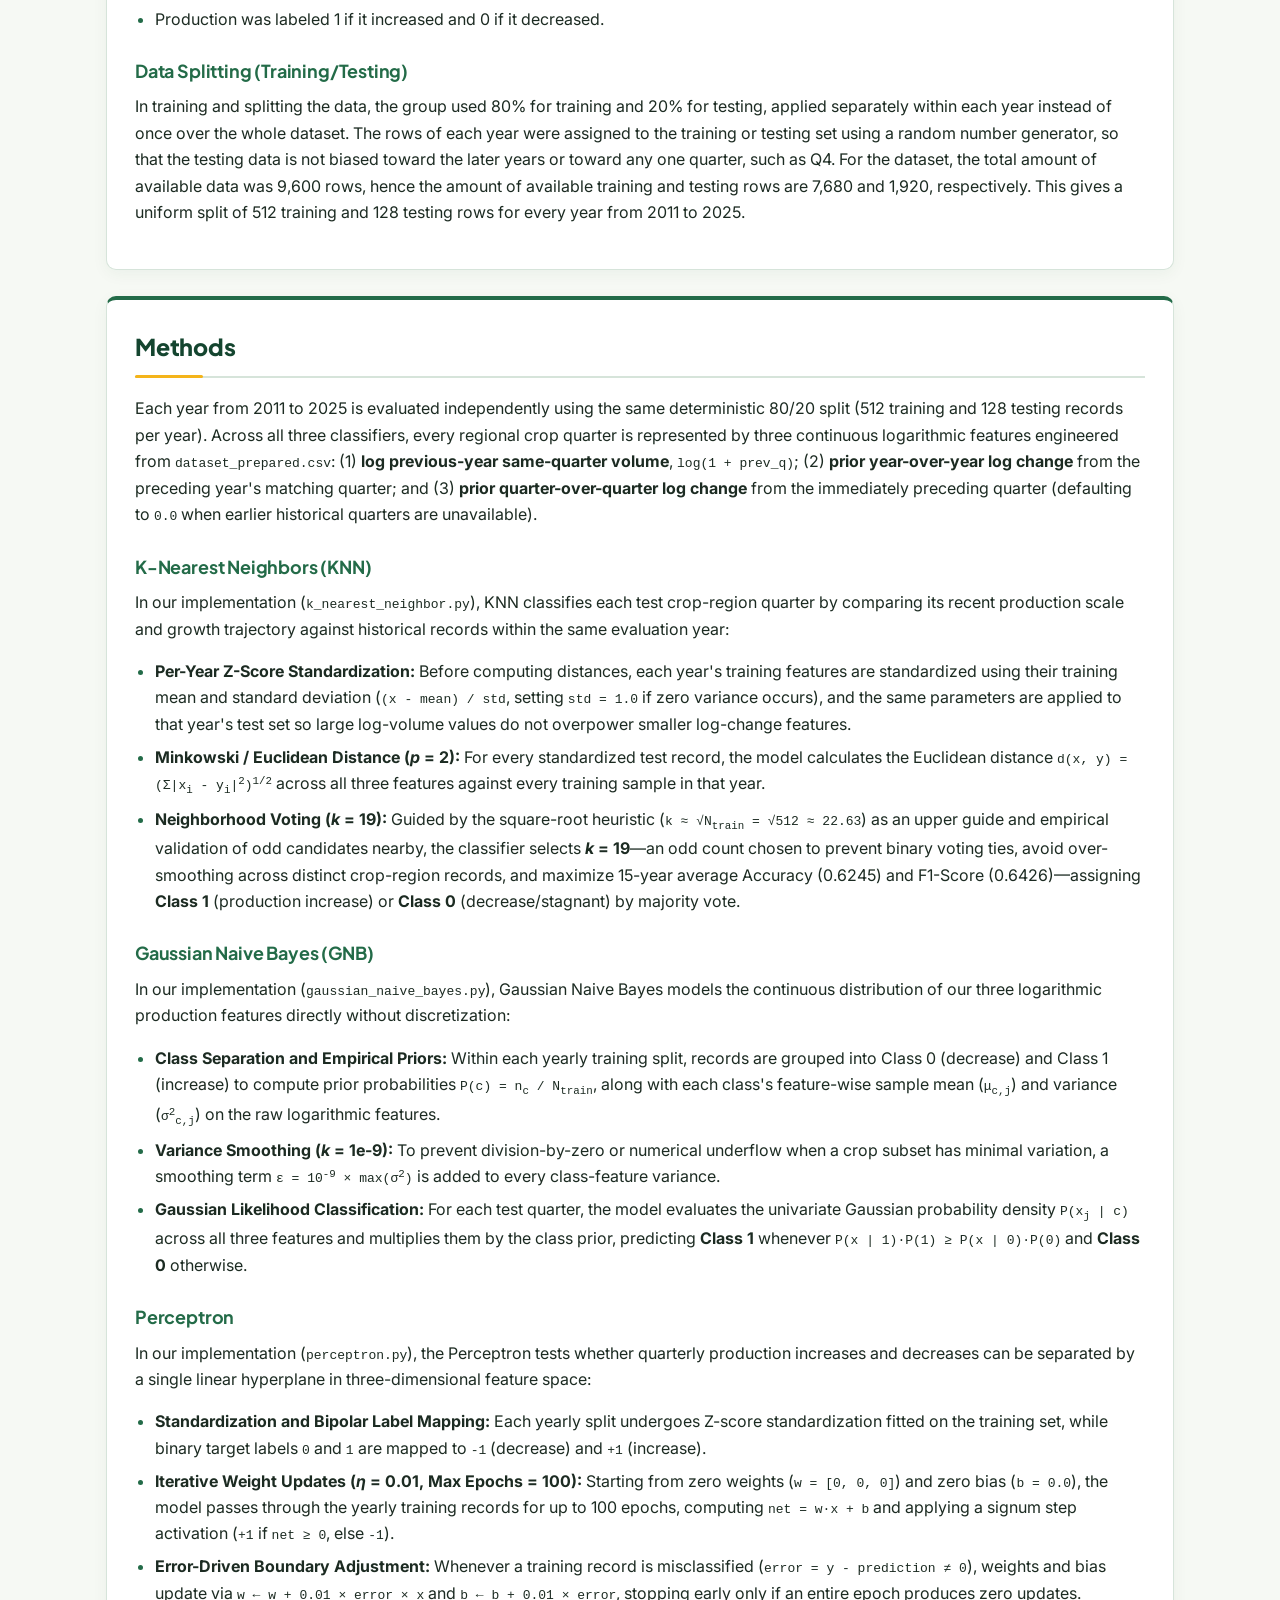
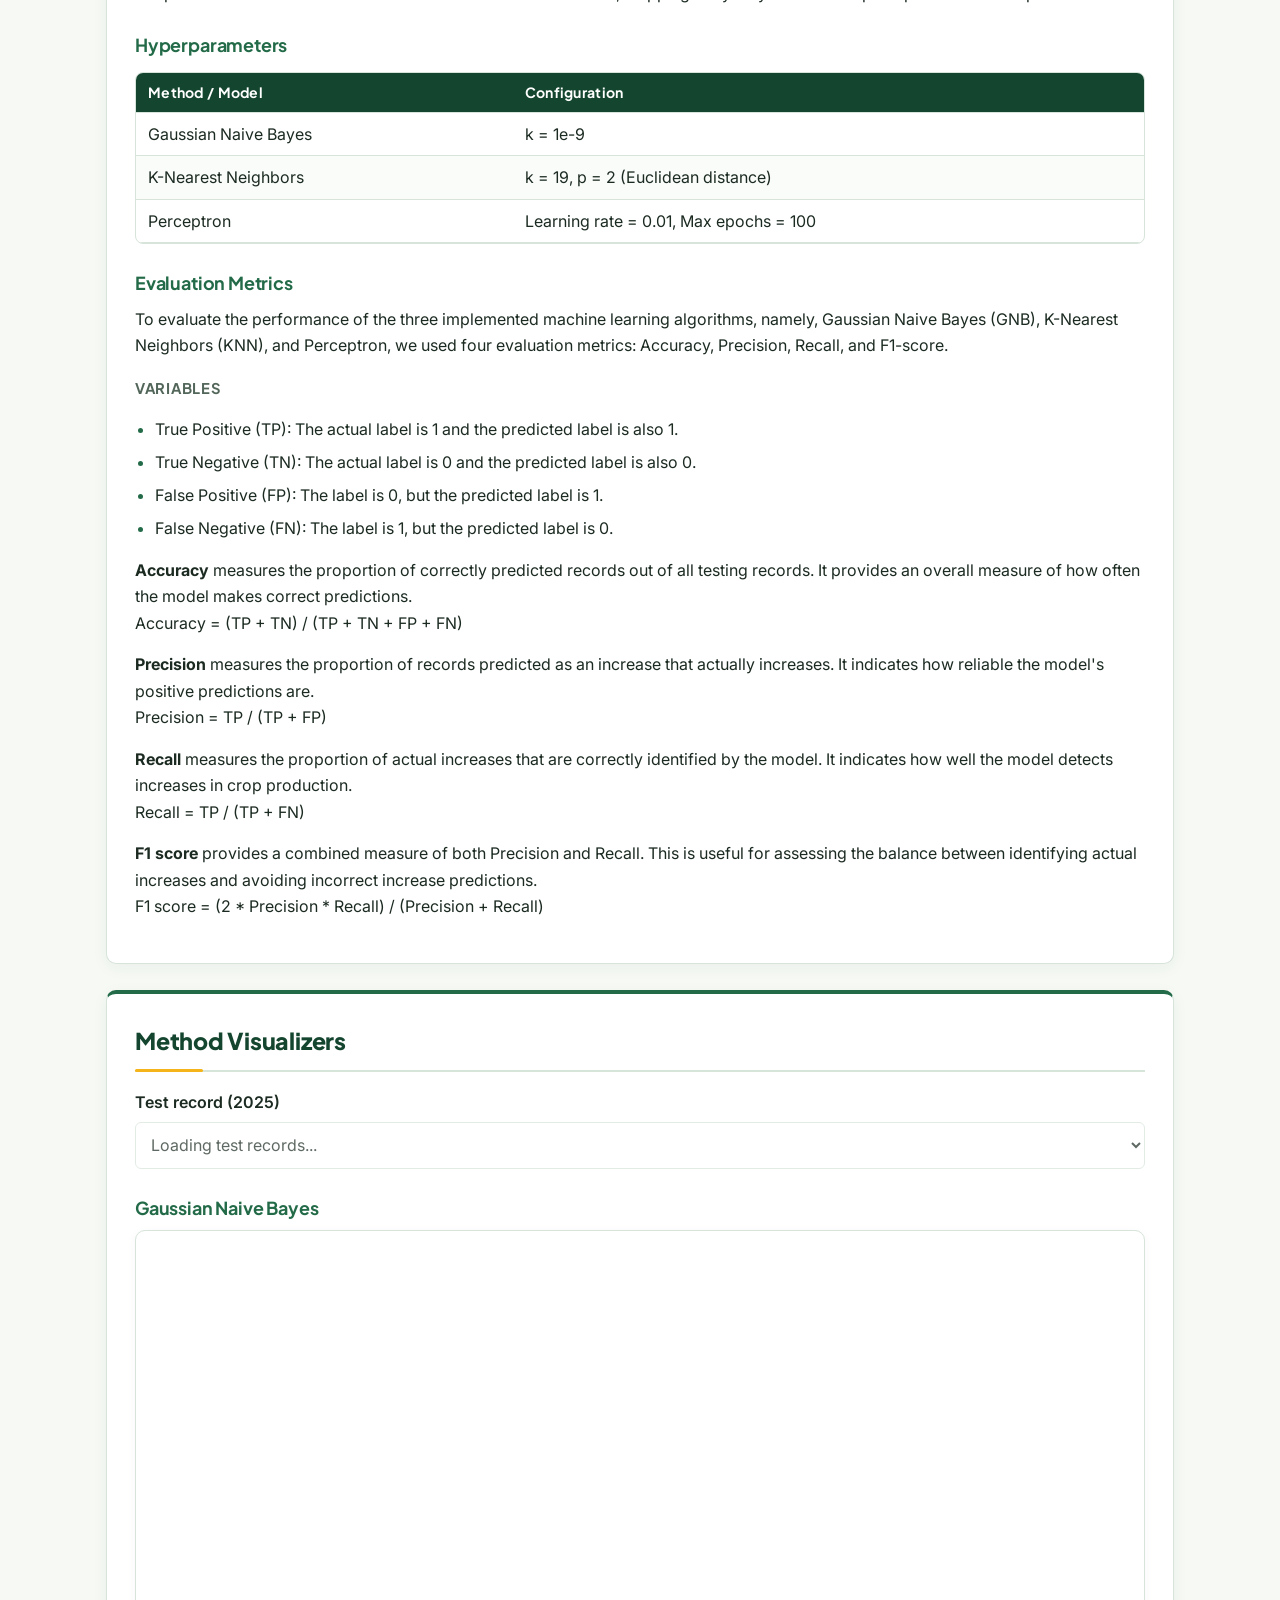
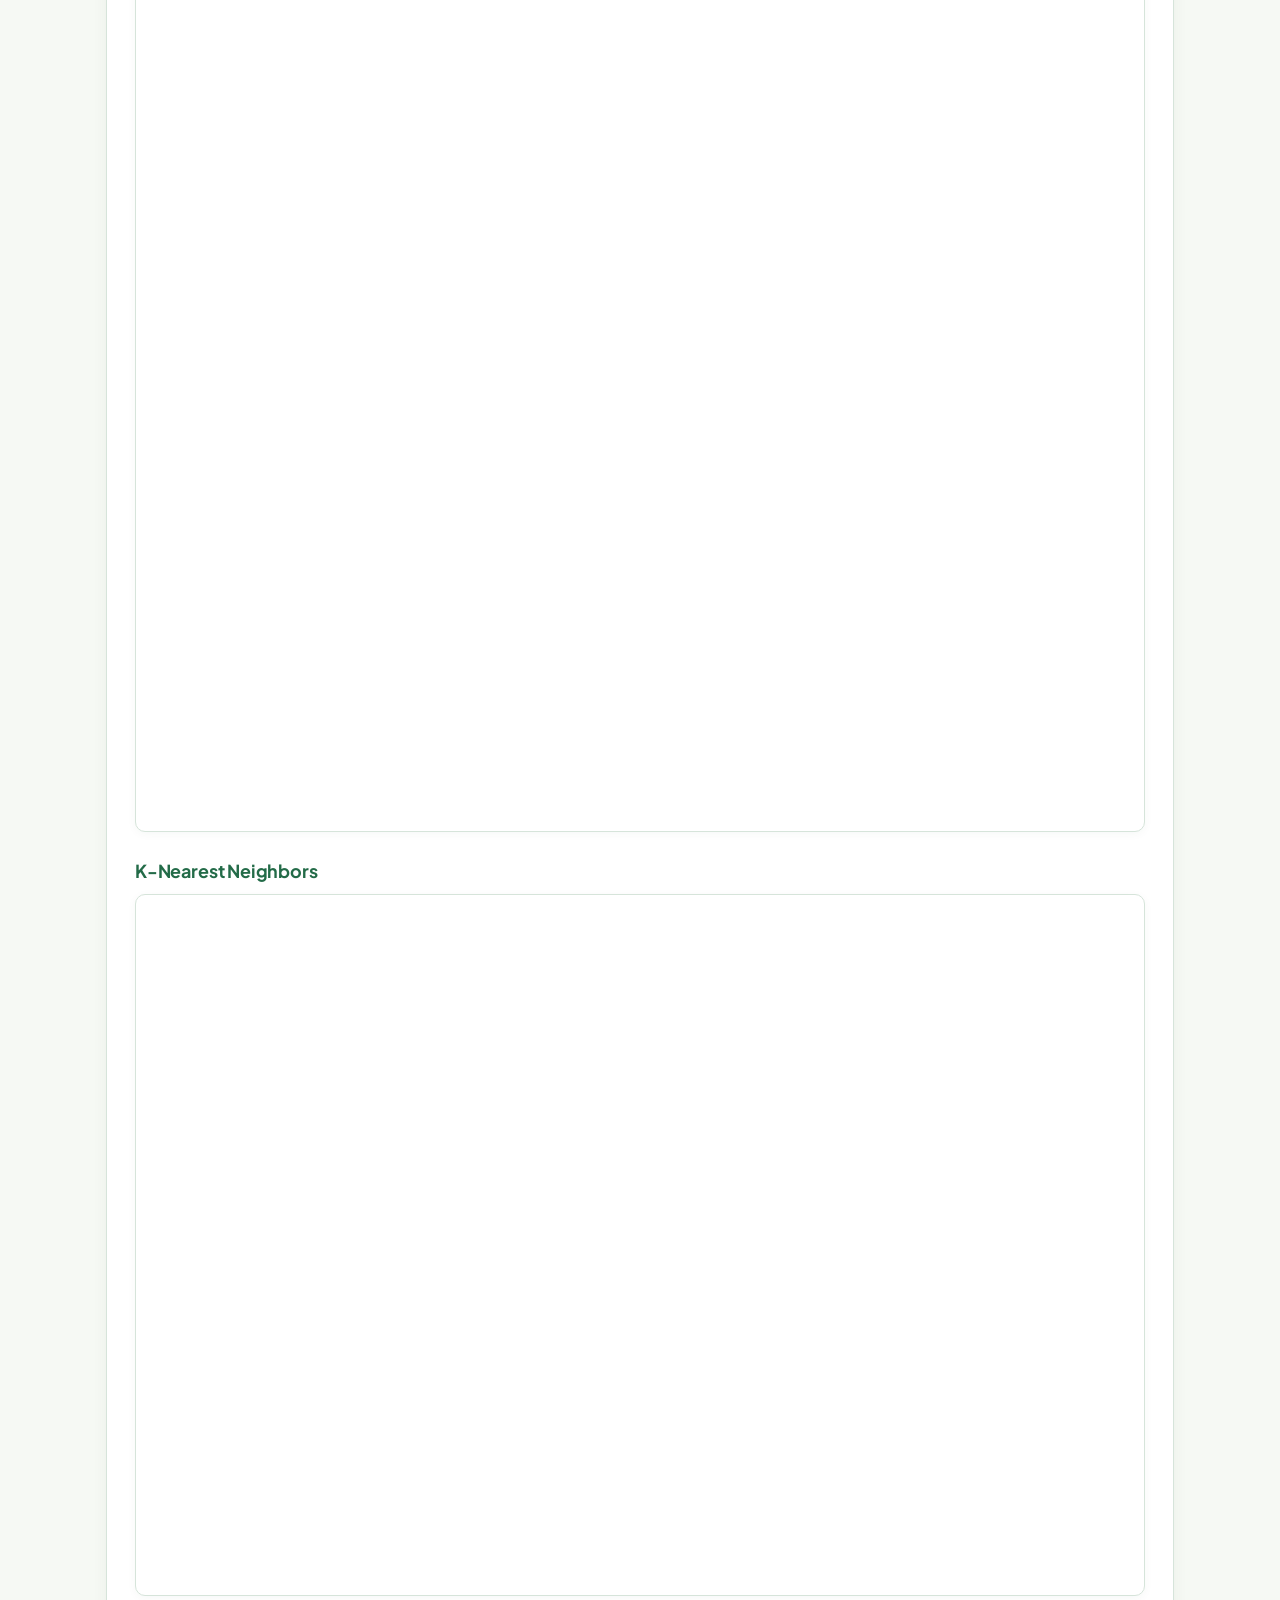
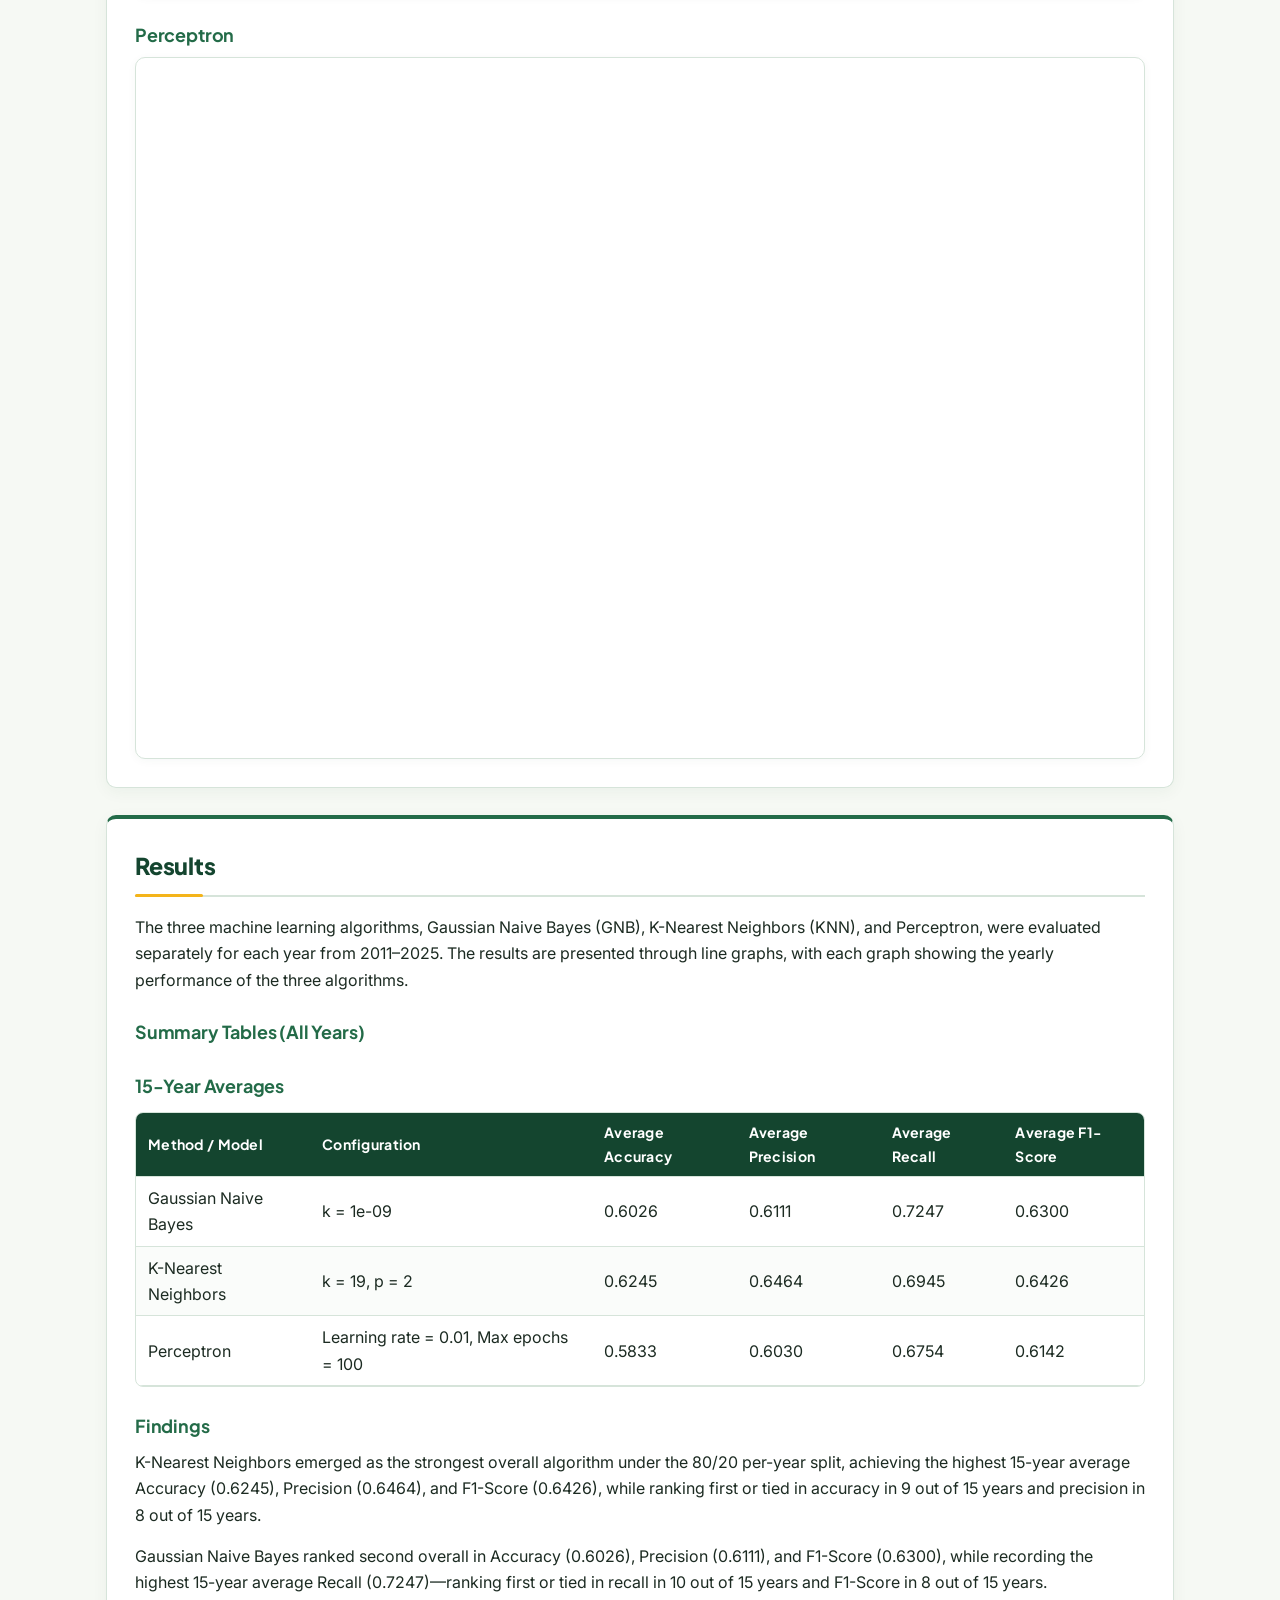
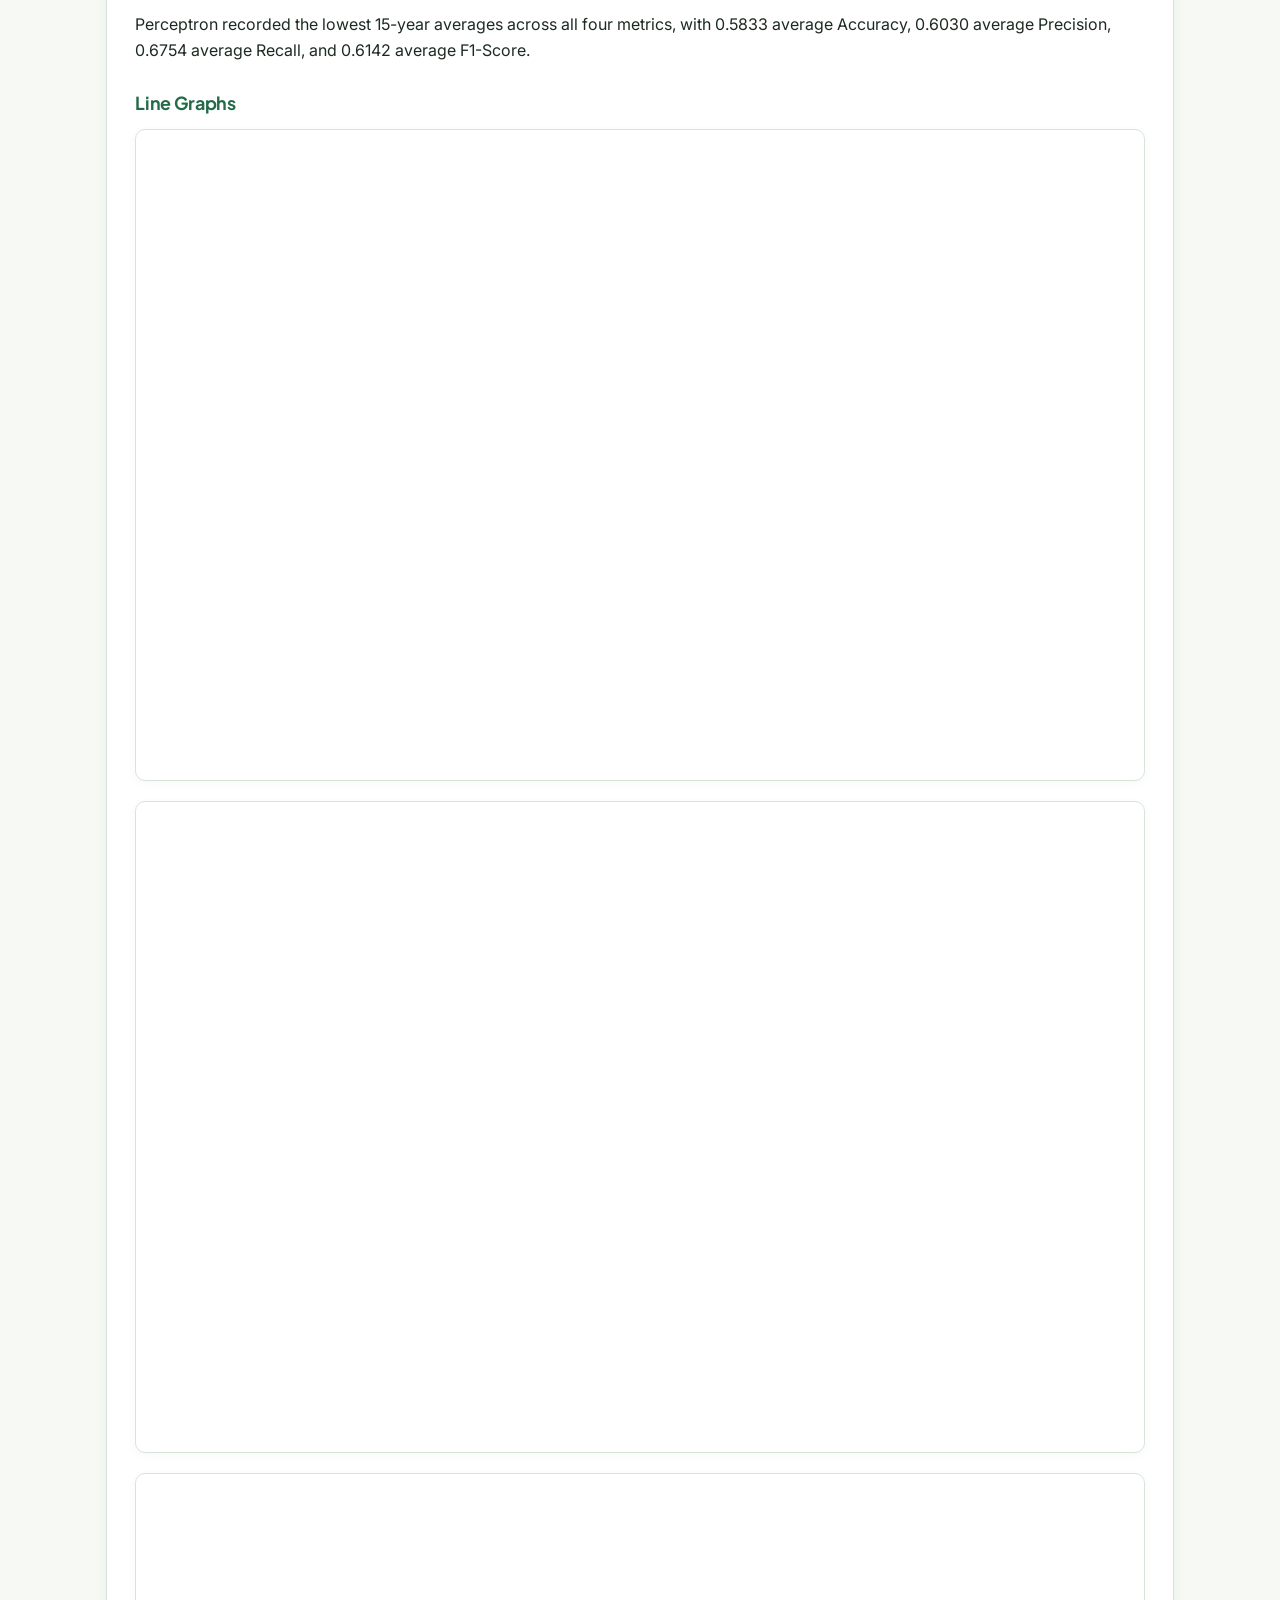
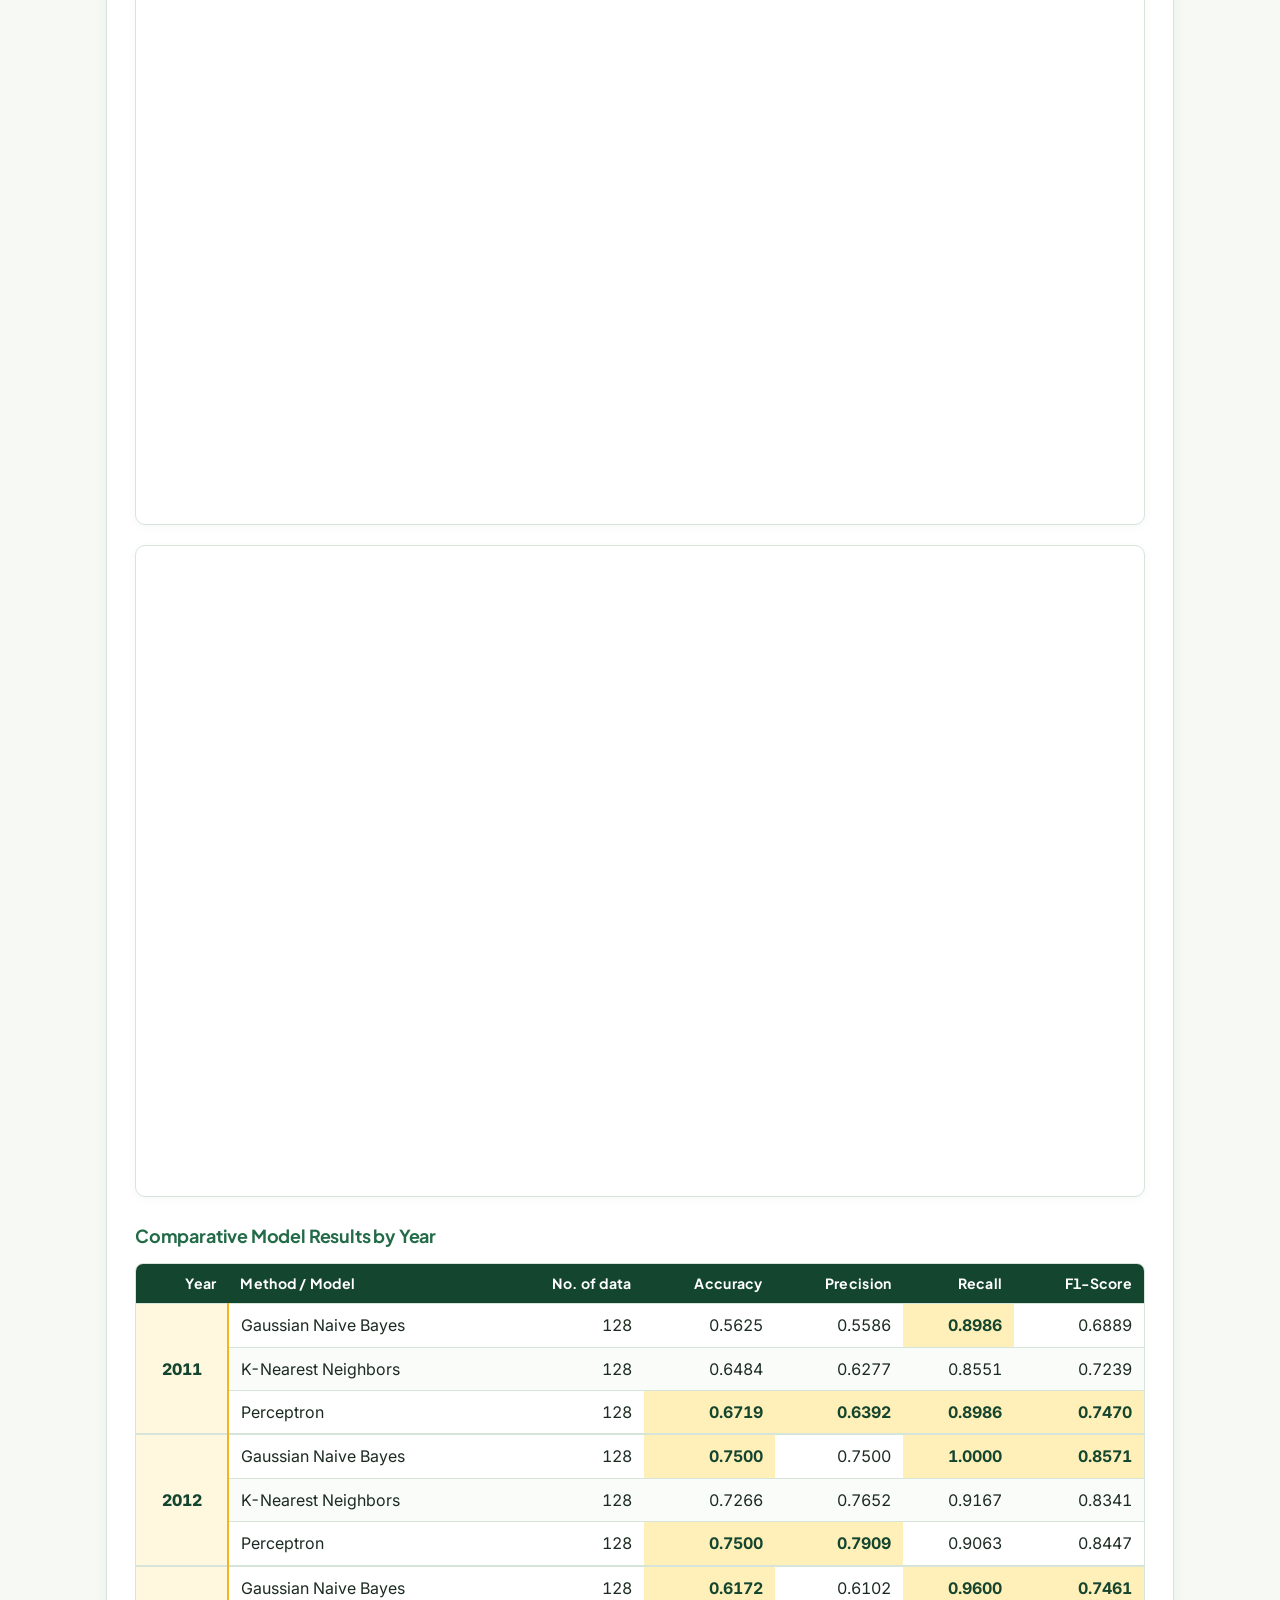
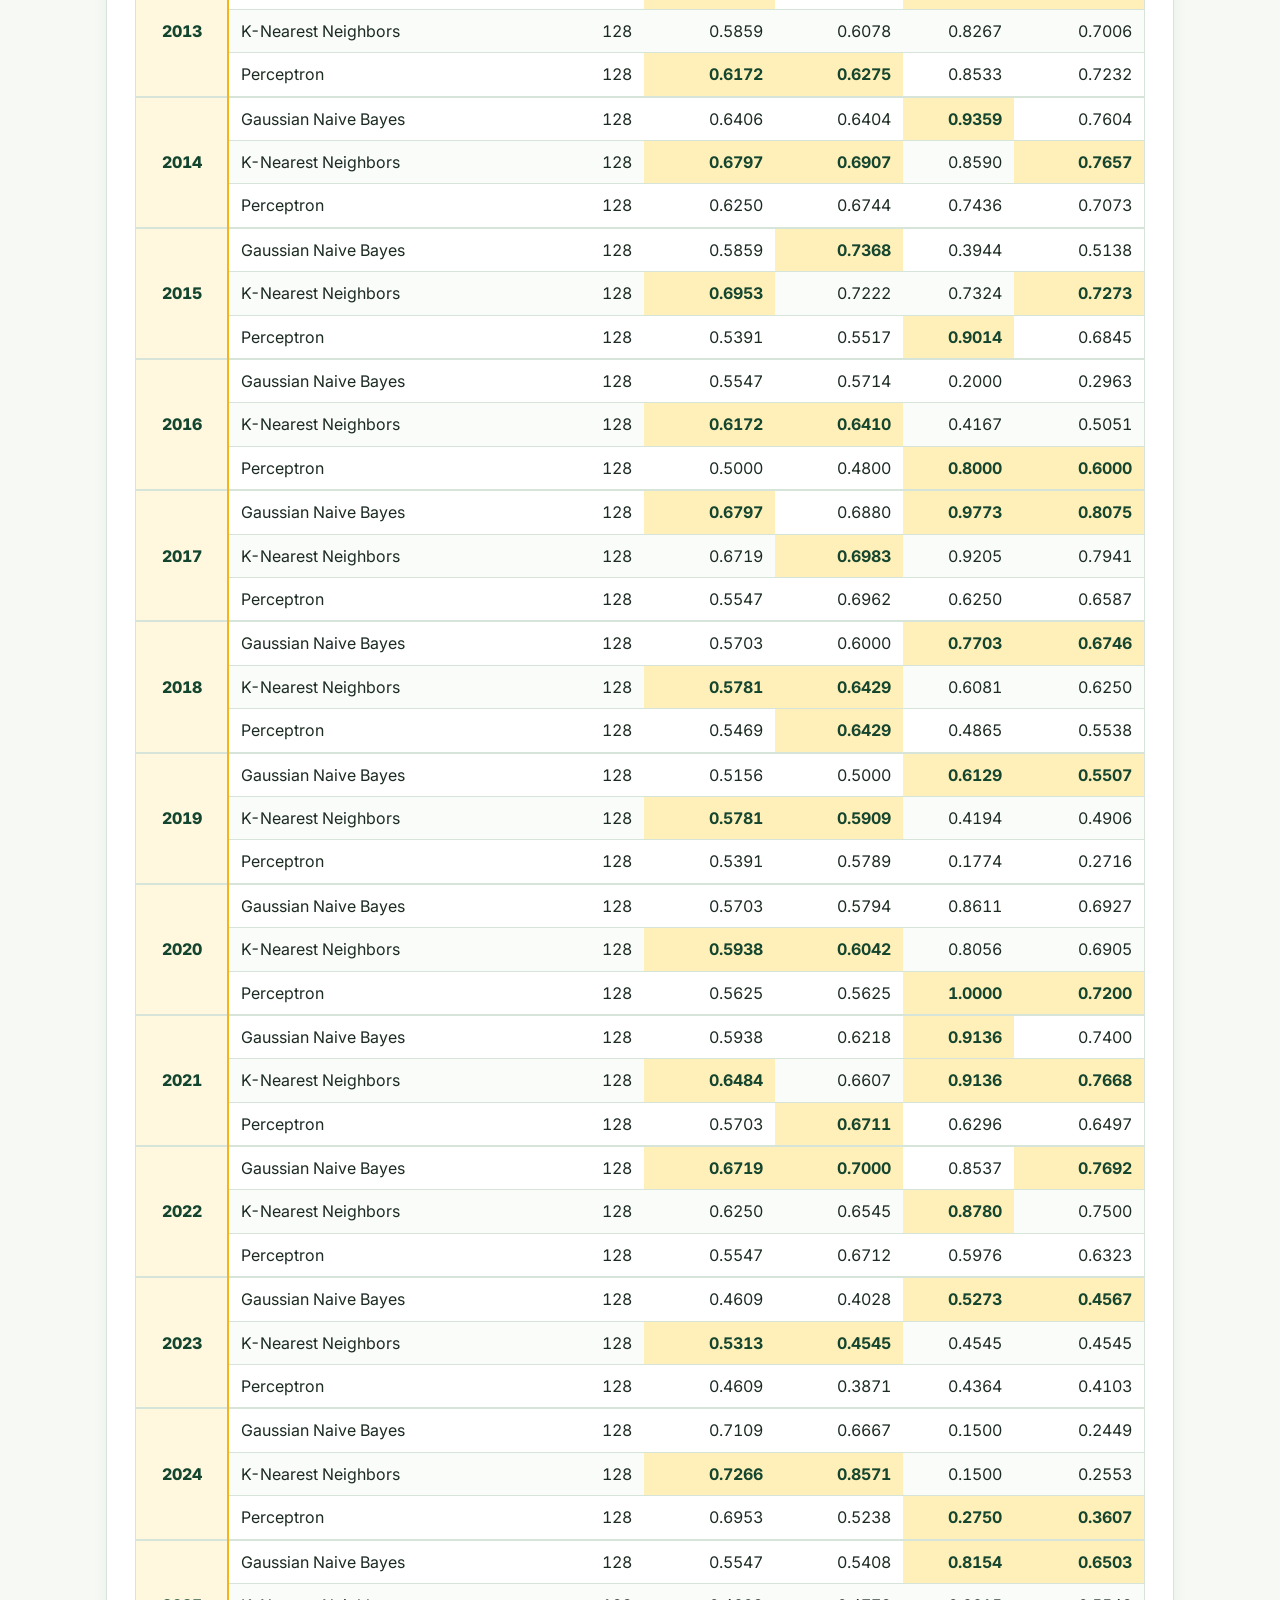
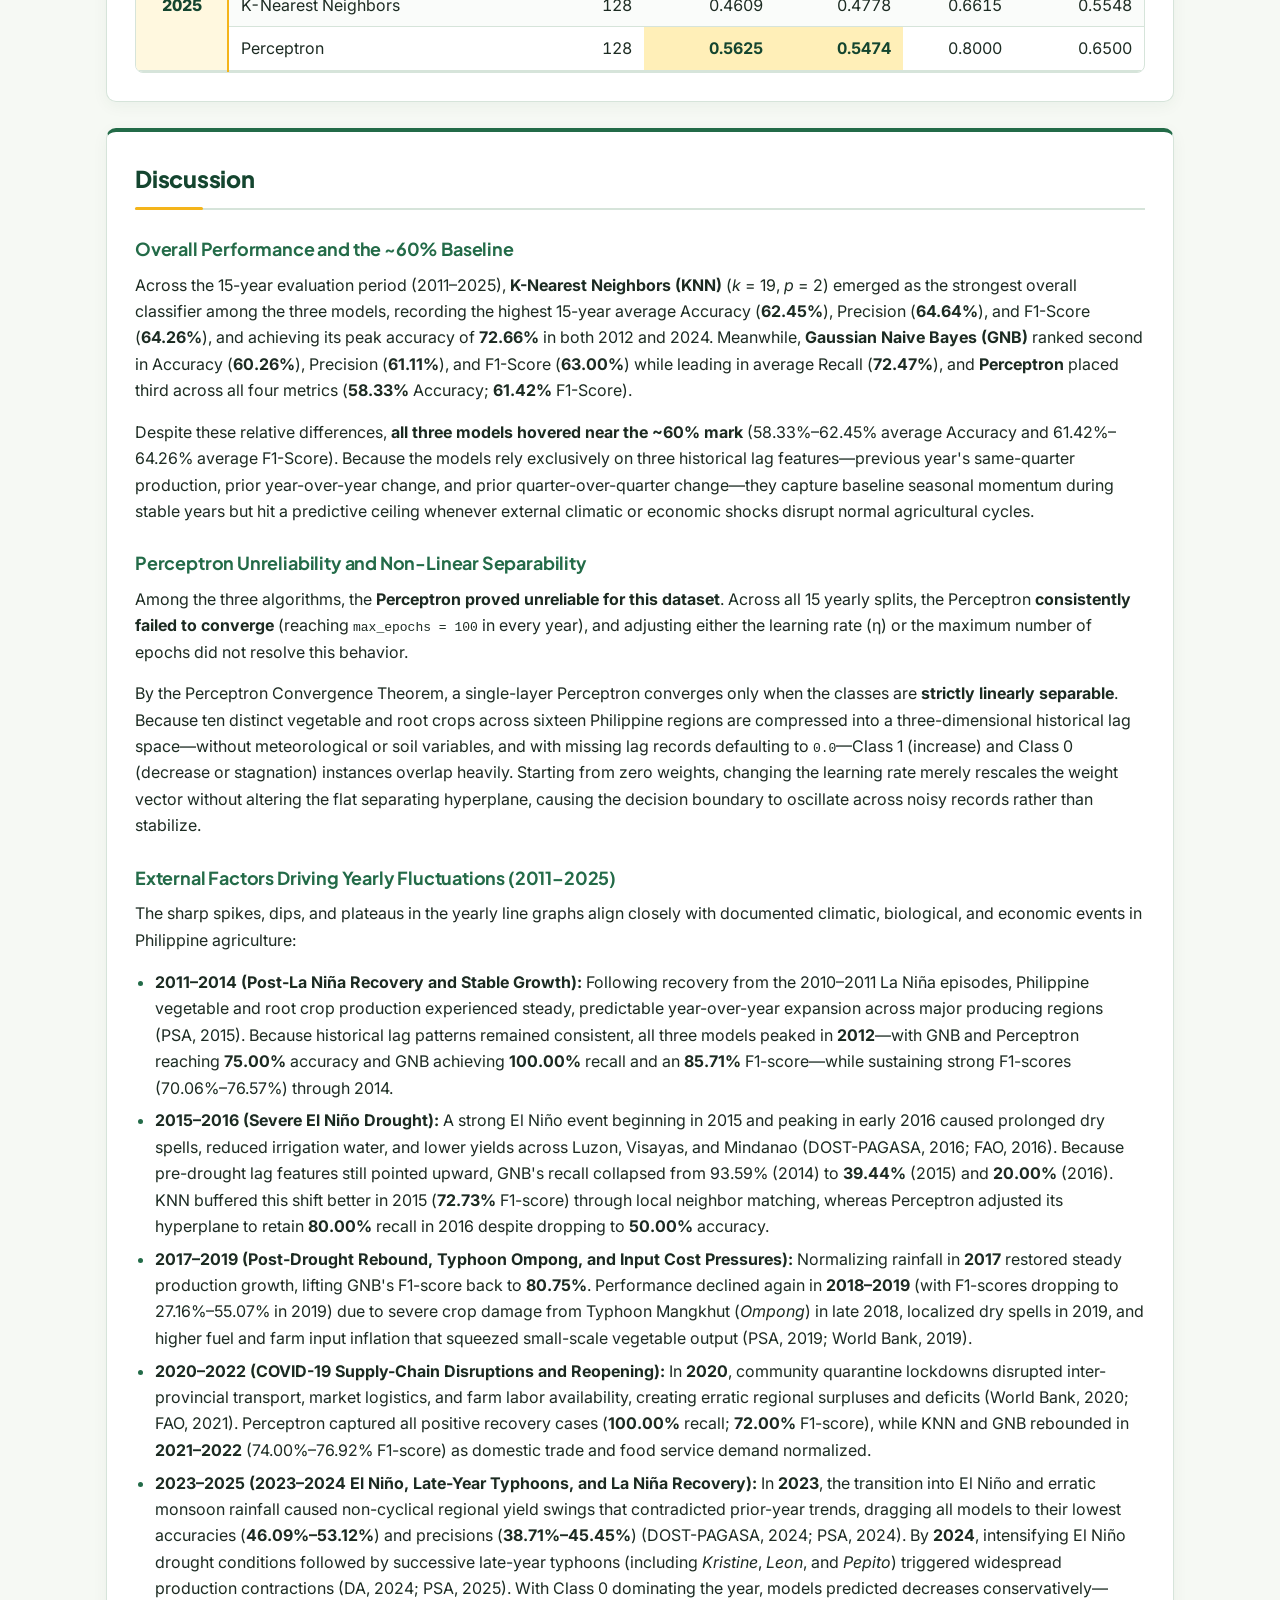
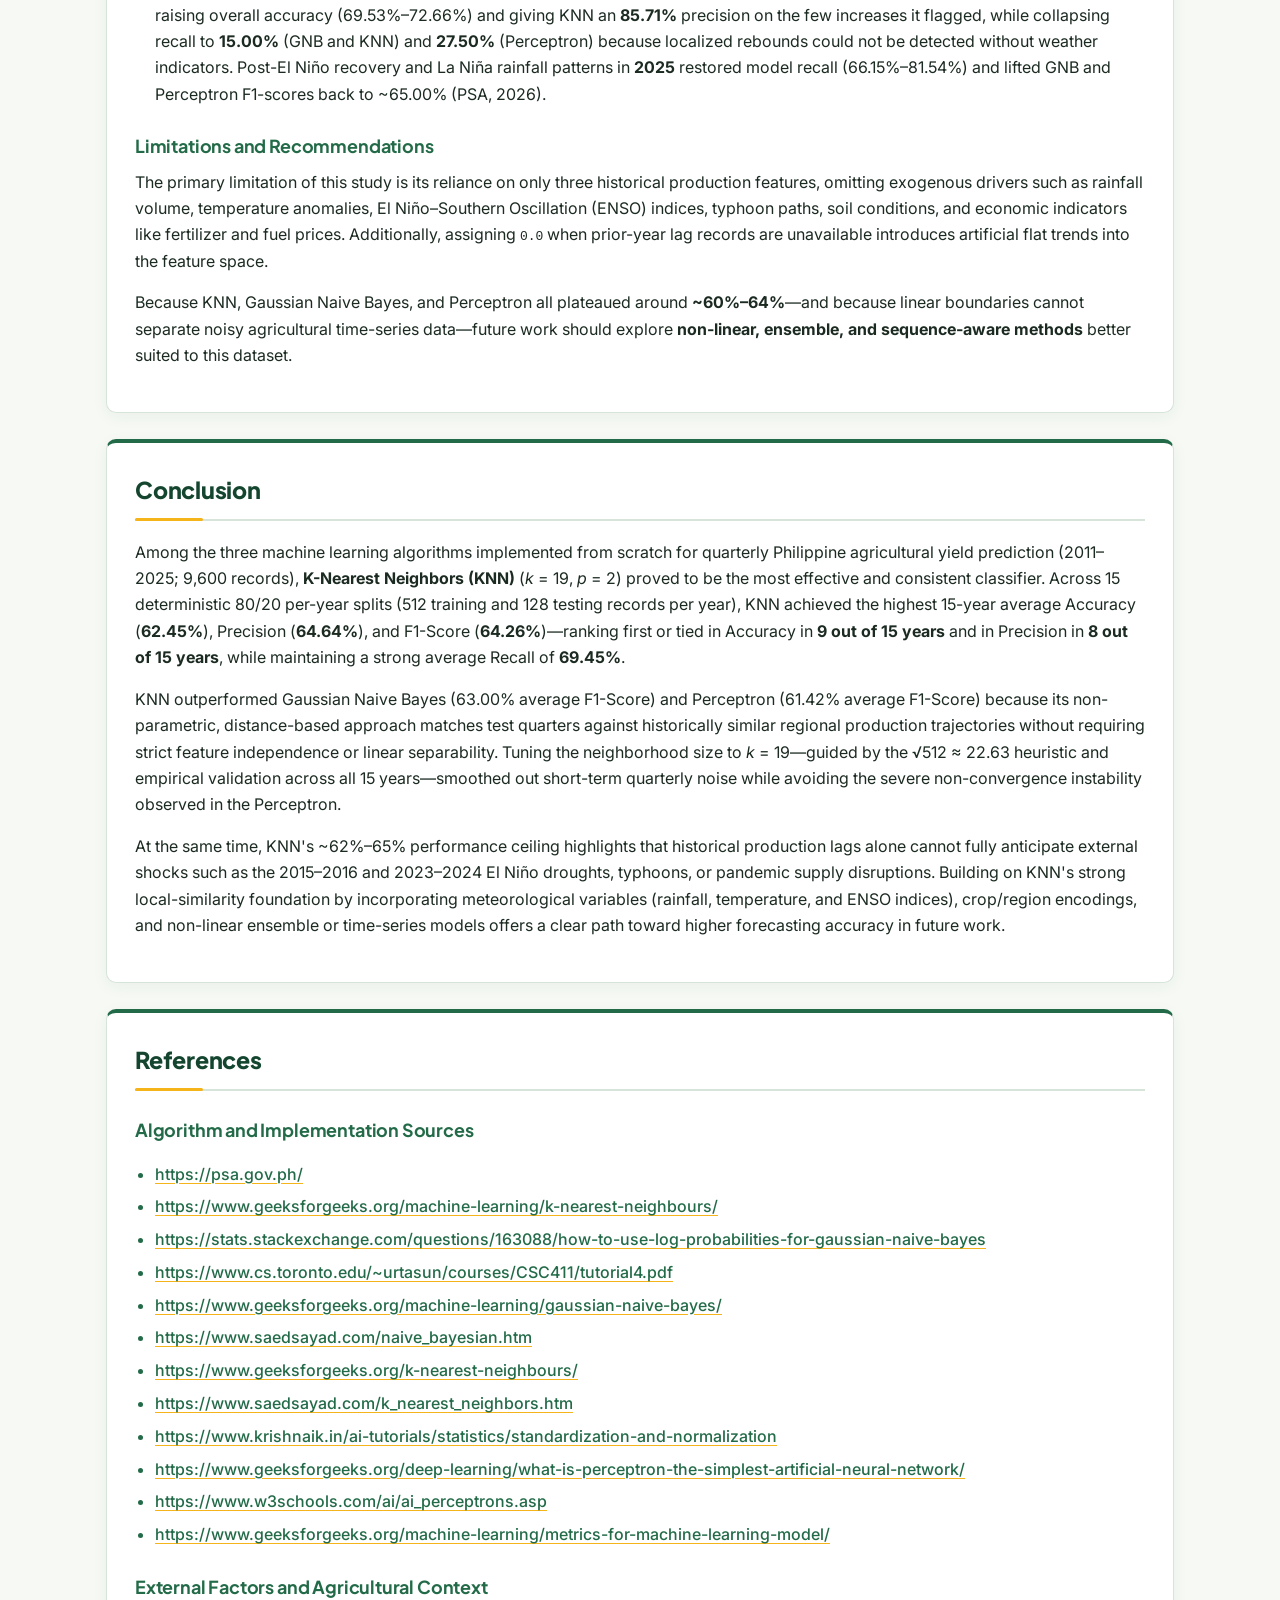
==== commit bd1b1025: "feat: add method visualizers with shared selector" ====
--- a/index.html
+++ b/index.html
@@ -15,9 +15,9 @@
   <!-- HEADER -->
   <!-- Project title and group members -->
   <header id="title" class="hero">
-<h1 style="font-size: 1.85rem;">FOURCAST: Forecasting Quarterly Crop Production Trends in the Philippines
-</h1>    
-  <ul>
+    <h1>CMSC 170 AI PROJECT</h1>
+    <h2>Group Members</h2>
+    <ul>
       <li>Ken Kristoffer F. Enrile</li>
       <li>Angelo Gabriel A. Ladines</li>
       <li>Lawrence Andrew Maminta</li>
@@ -32,6 +32,7 @@
       <li><a href="#problem">Background</a></li>
       <li><a href="#dataset">Dataset &amp; Split</a></li>
       <li><a href="#methods">Methods &amp; Setup</a></li>
+      <li><a href="#visualizers">Method Visualizers</a></li>
       <li><a href="#results">Results</a></li>
       <li><a href="#discussion">Discussion</a></li>
       <li><a href="#conclusion">Conclusion</a></li>
@@ -104,17 +105,6 @@
       <h2>Methods</h2>
       <p>Each year from 2011 to 2025 is evaluated independently using the same deterministic 80/20 split (512 training and 128 testing records per year). Across all three classifiers, every regional crop quarter is represented by three continuous logarithmic features engineered from <code>dataset_prepared.csv</code>: (1) <strong>log previous-year same-quarter volume</strong>, <code>log(1 + prev_q)</code>; (2) <strong>prior year-over-year log change</strong> from the preceding year's matching quarter; and (3) <strong>prior quarter-over-quarter log change</strong> from the immediately preceding quarter (defaulting to <code>0.0</code> when earlier historical quarters are unavailable).</p>
 
-      <h3>Why We Chose These Methods</h3>
-      <p>K-Nearest Neighbors, Gaussian Naive Bayes, and Perceptron were selected because each algorithm uses a different approach to classification. This allows the study to compare how probabilistic, distance-based, and linear classification methods perform when predicting changes in vegetable and root crop production.</p>
-
-      <p><strong>K-Nearest Neighbors (KNN)</strong> was selected because it classifies records based on the labels of their nearest neighbors. This method helps determine whether crop-region records with similar historical production patterns also have similar production outcomes.</p> 
-
-      <p><strong>Gaussian Naive Bayes (GNB)</strong> was chosen because it uses probability to classify records based on their features. It provides a relatively simple and efficient approach for examining how historical production patterns relate to increases or decreases in production.</p>
-
-      <p><strong>Perceptron</strong> was included to evaluate a linear classification approach. It learns by adjusting its weights and bias based on classification errors, which allows the study to examine whether a linear decision boundary can distinguish between production increases and decreases.</p>
-
-      <p>Comparing these three algorithms provides a way to examine how different classification approaches handle patterns in the historical agricultural dataset and identify their respective strengths and limitations.</p>
-
       <h3>K-Nearest Neighbors (KNN)</h3>
       <p>In our implementation (<code>k_nearest_neighbor.py</code>), KNN classifies each test crop-region quarter by comparing its recent production scale and growth trajectory against historical records within the same evaluation year:</p>
       <ul>
@@ -122,30 +112,6 @@
         <li><strong>Minkowski / Euclidean Distance (<em>p</em> = 2):</strong> For every standardized test record, the model calculates the Euclidean distance <code>d(x, y) = (&Sigma;|x<sub>i</sub> - y<sub>i</sub>|<sup>2</sup>)<sup>1/2</sup></code> across all three features against every training sample in that year.</li>
         <li><strong>Neighborhood Voting (<em>k</em> = 19):</strong> Guided by the square-root heuristic (<code>k &approx; &radic;N<sub>train</sub> = &radic;512 &approx; 22.63</code>) as an upper guide and empirical validation of odd candidates nearby, the classifier selects <strong><em>k</em> = 19</strong>—an odd count chosen to prevent binary voting ties, avoid over-smoothing across distinct crop-region records, and maximize 15-year average Accuracy (0.6245) and F1-Score (0.6426)—assigning <strong>Class 1</strong> (production increase) or <strong>Class 0</strong> (decrease/stagnant) by majority vote.</li>
       </ul>
-
-      <!-- k-value validation table (below the Neighborhood Voting bullet) -->
-      <h4>Validation of <em>k</em> (15-Year Averages)</h4>
-      <div class="table-wrap">
-        <table class="k-table">
-          <thead>
-            <tr>
-              <th><em>k</em> Value</th>
-              <th>15-Year Avg Accuracy</th>
-              <th>15-Year Avg Precision</th>
-              <th>15-Year Avg Recall</th>
-              <th>15-Year Avg F1-Score</th>
-            </tr>
-          </thead>
-          <tbody>
-            <tr><td><em>k</em> = 17</td><td>0.6240</td><td>0.6400</td><td>0.6884</td><td>0.6408</td></tr>
-            <tr class="selected"><td><em>k</em> = 19</td><td>0.6245</td><td>0.6464</td><td>0.6945</td><td>0.6426</td></tr>
-            <tr><td><em>k</em> = 21</td><td>0.6208</td><td>0.6312</td><td>0.6973</td><td>0.6391</td></tr>
-            <tr><td><em>k</em> = 23</td><td>0.6182</td><td>0.6379</td><td>0.6978</td><td>0.6379</td></tr>
-            <tr><td><em>k</em> = 25</td><td>0.6069</td><td>0.6228</td><td>0.6860</td><td>0.6243</td></tr>
-            <tr><td><em>k</em> = 27</td><td>0.6074</td><td>0.6229</td><td>0.6931</td><td>0.6263</td></tr>
-          </tbody>
-        </table>
-      </div>
 
       <h3>Gaussian Naive Bayes (GNB)</h3>
       <p>In our implementation (<code>gaussian_naive_bayes.py</code>), Gaussian Naive Bayes models the continuous distribution of our three logarithmic production features directly without discretization:</p>
@@ -211,6 +177,21 @@
         It indicates how well the model detects increases in crop production.<br>Recall = TP / (TP + FN)</p>
       <p><strong>F1 score</strong> provides a combined measure of both Precision and Recall. This is useful for assessing the balance
          between identifying actual increases and avoiding incorrect increase predictions.<br>F1 score = (2 * Precision * Recall) / (Precision + Recall)</p>
+    </section>
+
+    <section id="visualizers">
+      <h2>Method Visualizers</h2>
+      <div class="method-selector">
+        <label for="method-record">Test record (2025)</label>
+        <select id="method-record" disabled><option>Loading test records...</option></select>
+        <p id="method-record-summary" class="note" role="status" aria-live="polite"></p>
+      </div>
+      <h3>Gaussian Naive Bayes</h3>
+      <div class="fig method-chart"><iframe src="tables_and_charts/gaussian_nb.html" title="Gaussian Naive Bayes distributions for 2025" loading="lazy"></iframe></div>
+      <h3>K-Nearest Neighbors</h3>
+      <div class="fig method-chart compact"><iframe src="tables_and_charts/knn.html" title="K-Nearest Neighbors for 2025" loading="lazy"></iframe></div>
+      <h3>Perceptron</h3>
+      <div class="fig method-chart compact"><iframe src="tables_and_charts/perceptron.html" title="Perceptron separating plane for 2025" loading="lazy"></iframe></div>
     </section>
 
     <!-- IV. RESULTS (SUMMARY & FINDINGS FIRST, THEN CHARTS, THEN FULL YEAR TABLE) -->
@@ -399,6 +380,7 @@
   </main>
   <script src="tables_and_charts/results.js"></script>
   <script src="script.js"></script>
+  <script src="method_selector.js"></script>
 </body>
 
 </html>
--- a/style.css
+++ b/style.css
@@ -19,8 +19,6 @@
   --yellow-soft: #fff8df;  /* soft cream-yellow highlight (year column) */
   --yellow-badge: #ffefb8; /* golden cell highlight for .best scores */
 }
-
-
 
 /* base */
 * {
@@ -80,7 +78,6 @@
   text-transform: uppercase;
   letter-spacing: 0.05em;
   color: var(--muted);
-  /* color: var(--green-mid); */
 }
 
 p {
@@ -321,25 +318,17 @@
   border: 0;
 }
 
-/* k-validation table */
-.k-table th,
-.k-table td {
-  text-align: right;
-  font-variant-numeric: tabular-nums;
-}
-
-.k-table th:first-child,
-.k-table td:first-child {
-  text-align: center;
-}
-
-.k-table tr.selected td {
-  font-weight: 700;
-  color: var(--green-dark);
-  /* background: var(--yellow-badge); */
-}
-
-/* k-validation heading */
-.k-heading {
-  color: var(--green);
-}+.chart-grid .fig iframe { height: 650px; }
+
+.method-chart iframe { height: 1200px; }
+
+.method-chart.compact iframe { height: 700px; }
+
+.method-selector { margin: 1rem 0 1.5rem; }
+.method-selector label { display: block; font-weight: 600; margin-bottom: .4rem; }
+.method-selector select {
+  width: 100%; min-width: 0; padding: .7rem; border: 1px solid var(--line);
+  border-radius: 6px; background: white; color: var(--text); font: inherit;
+}
+.method-selector select:focus-visible { outline: 3px solid var(--yellow); outline-offset: 2px; }
+.method-selector .note { margin-top: .5rem; }
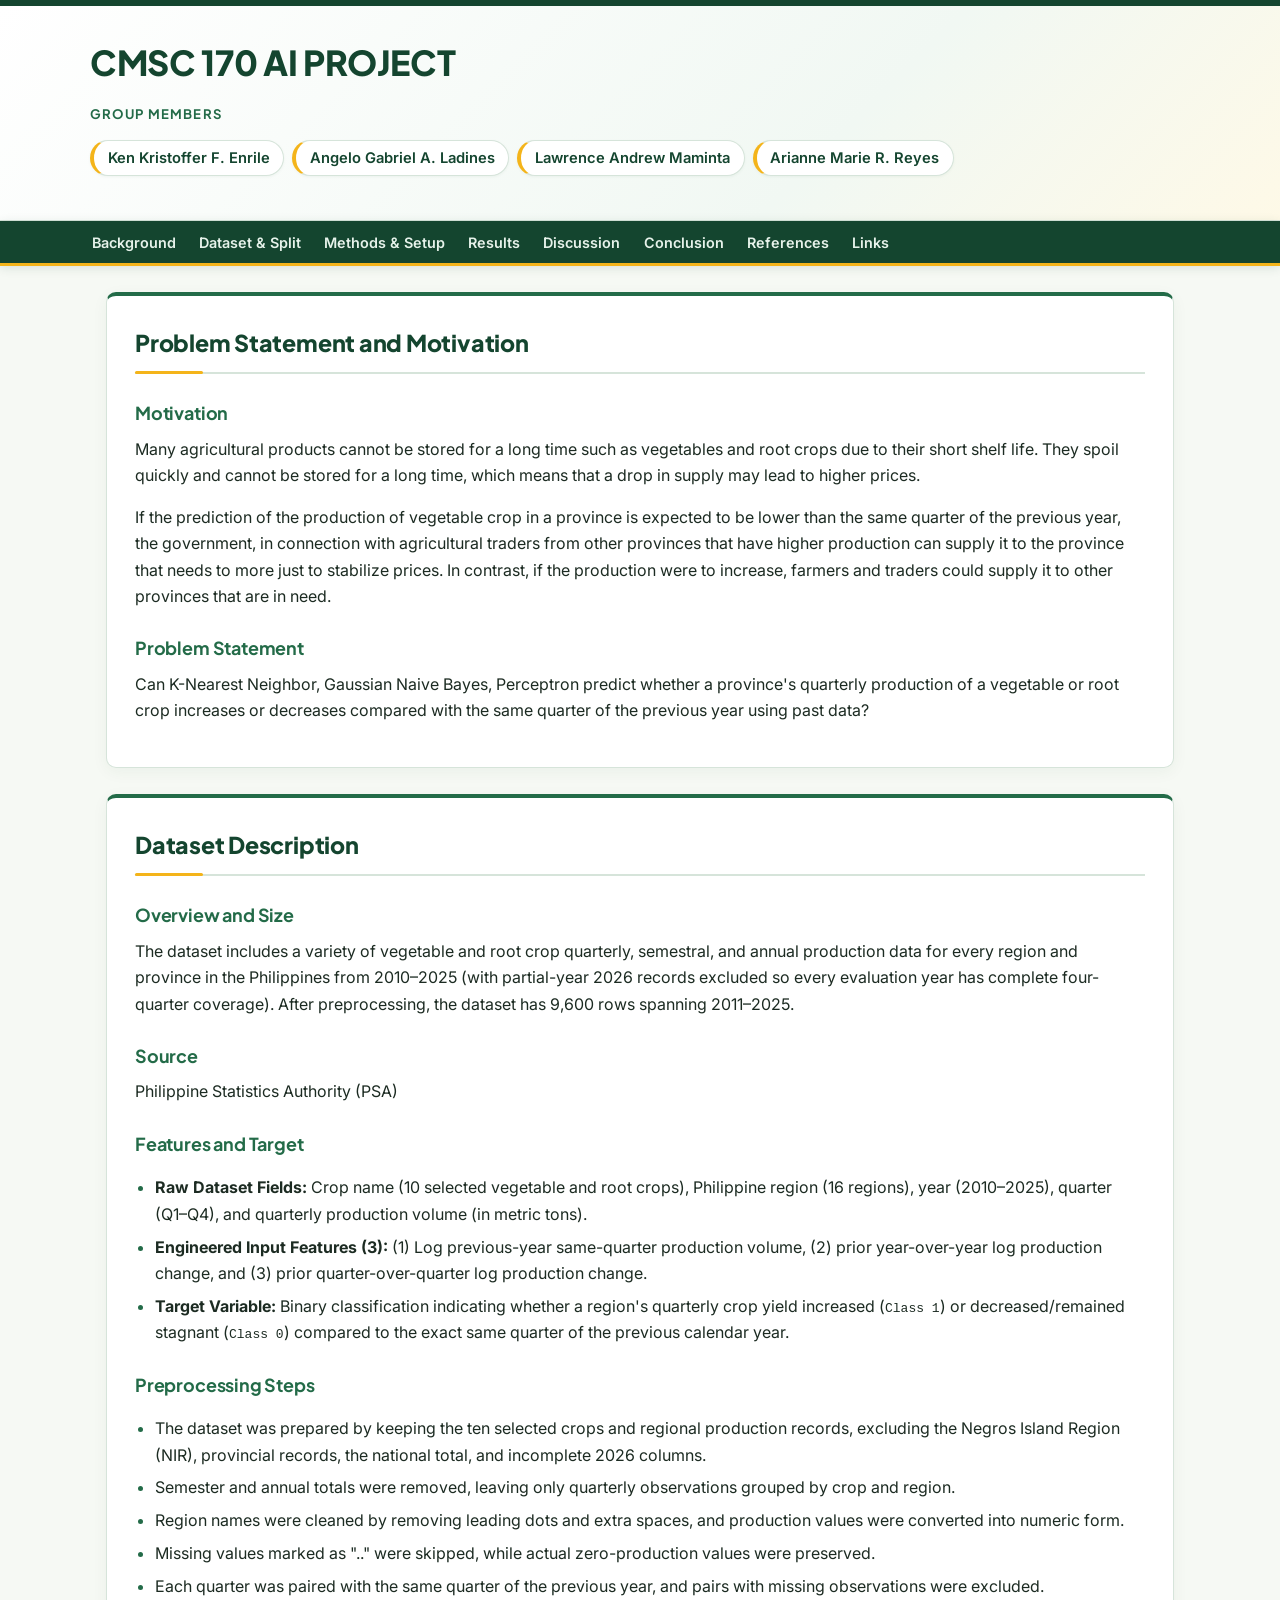
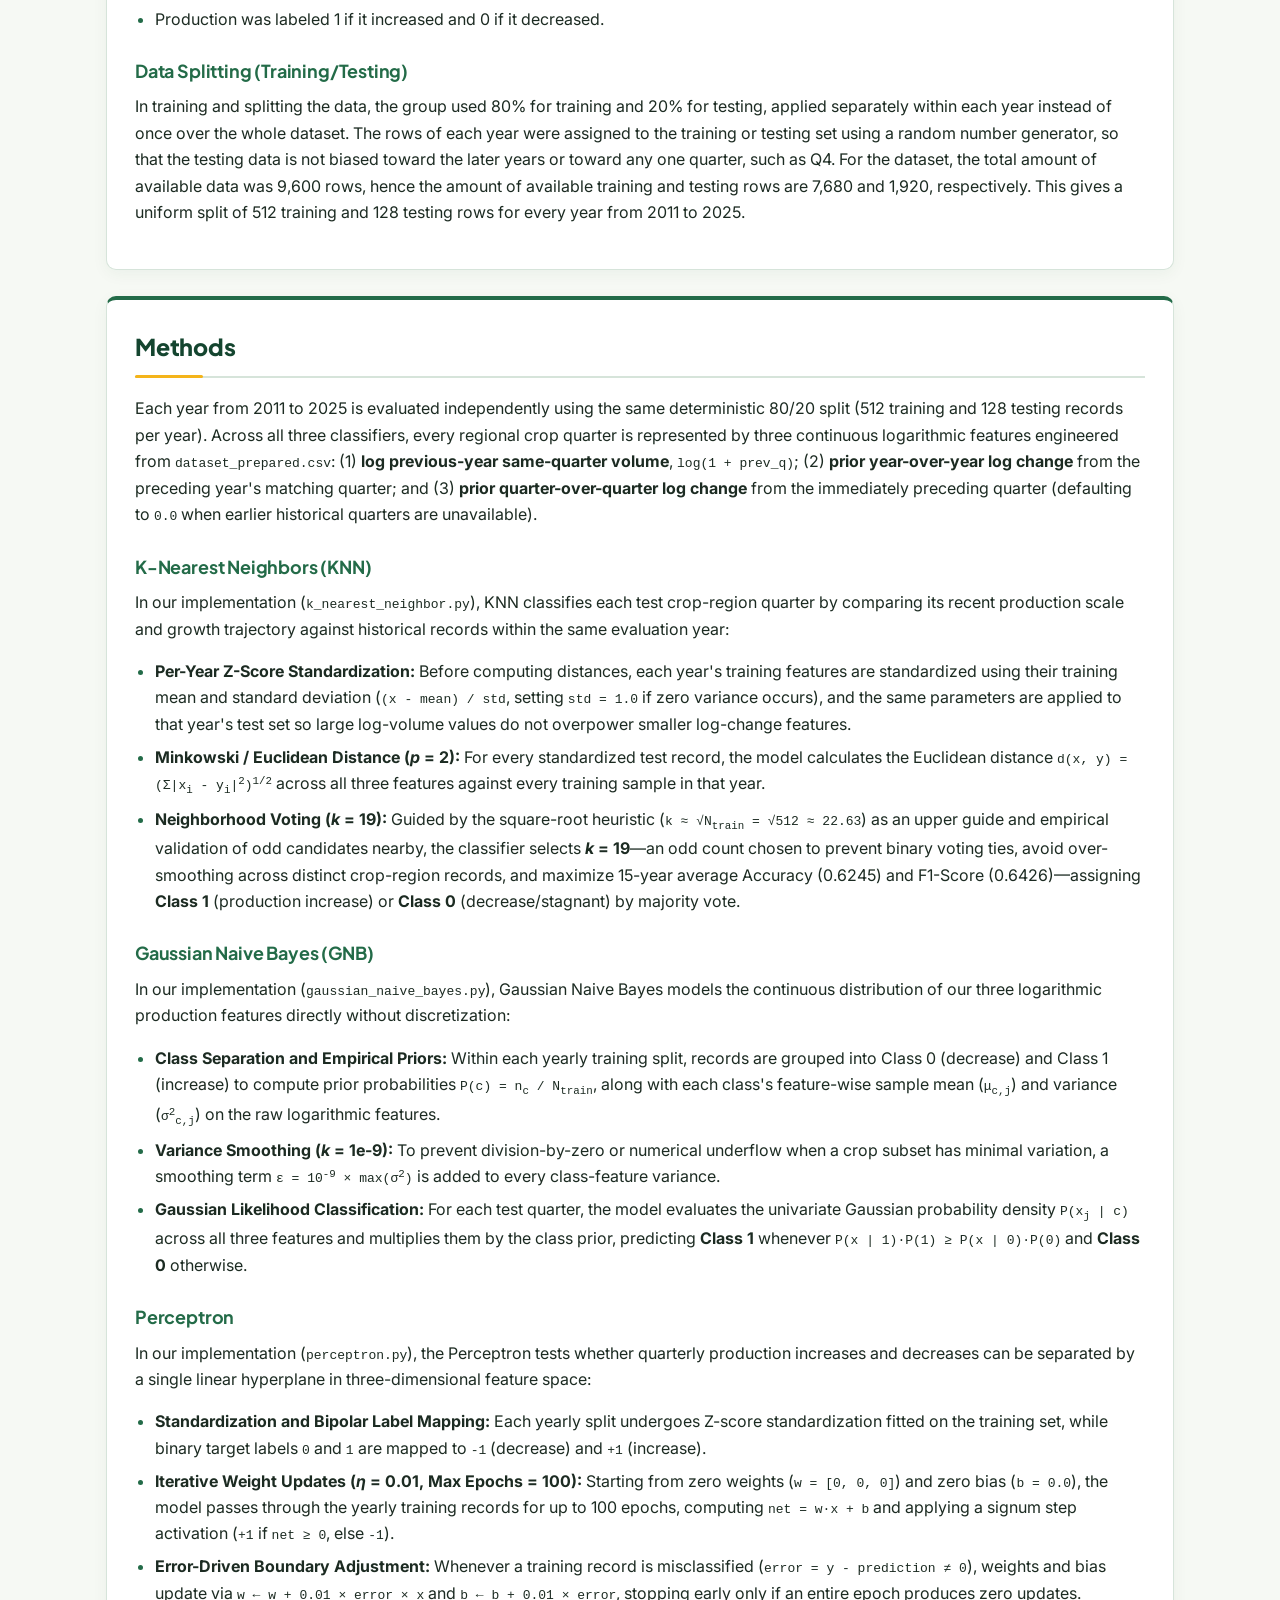
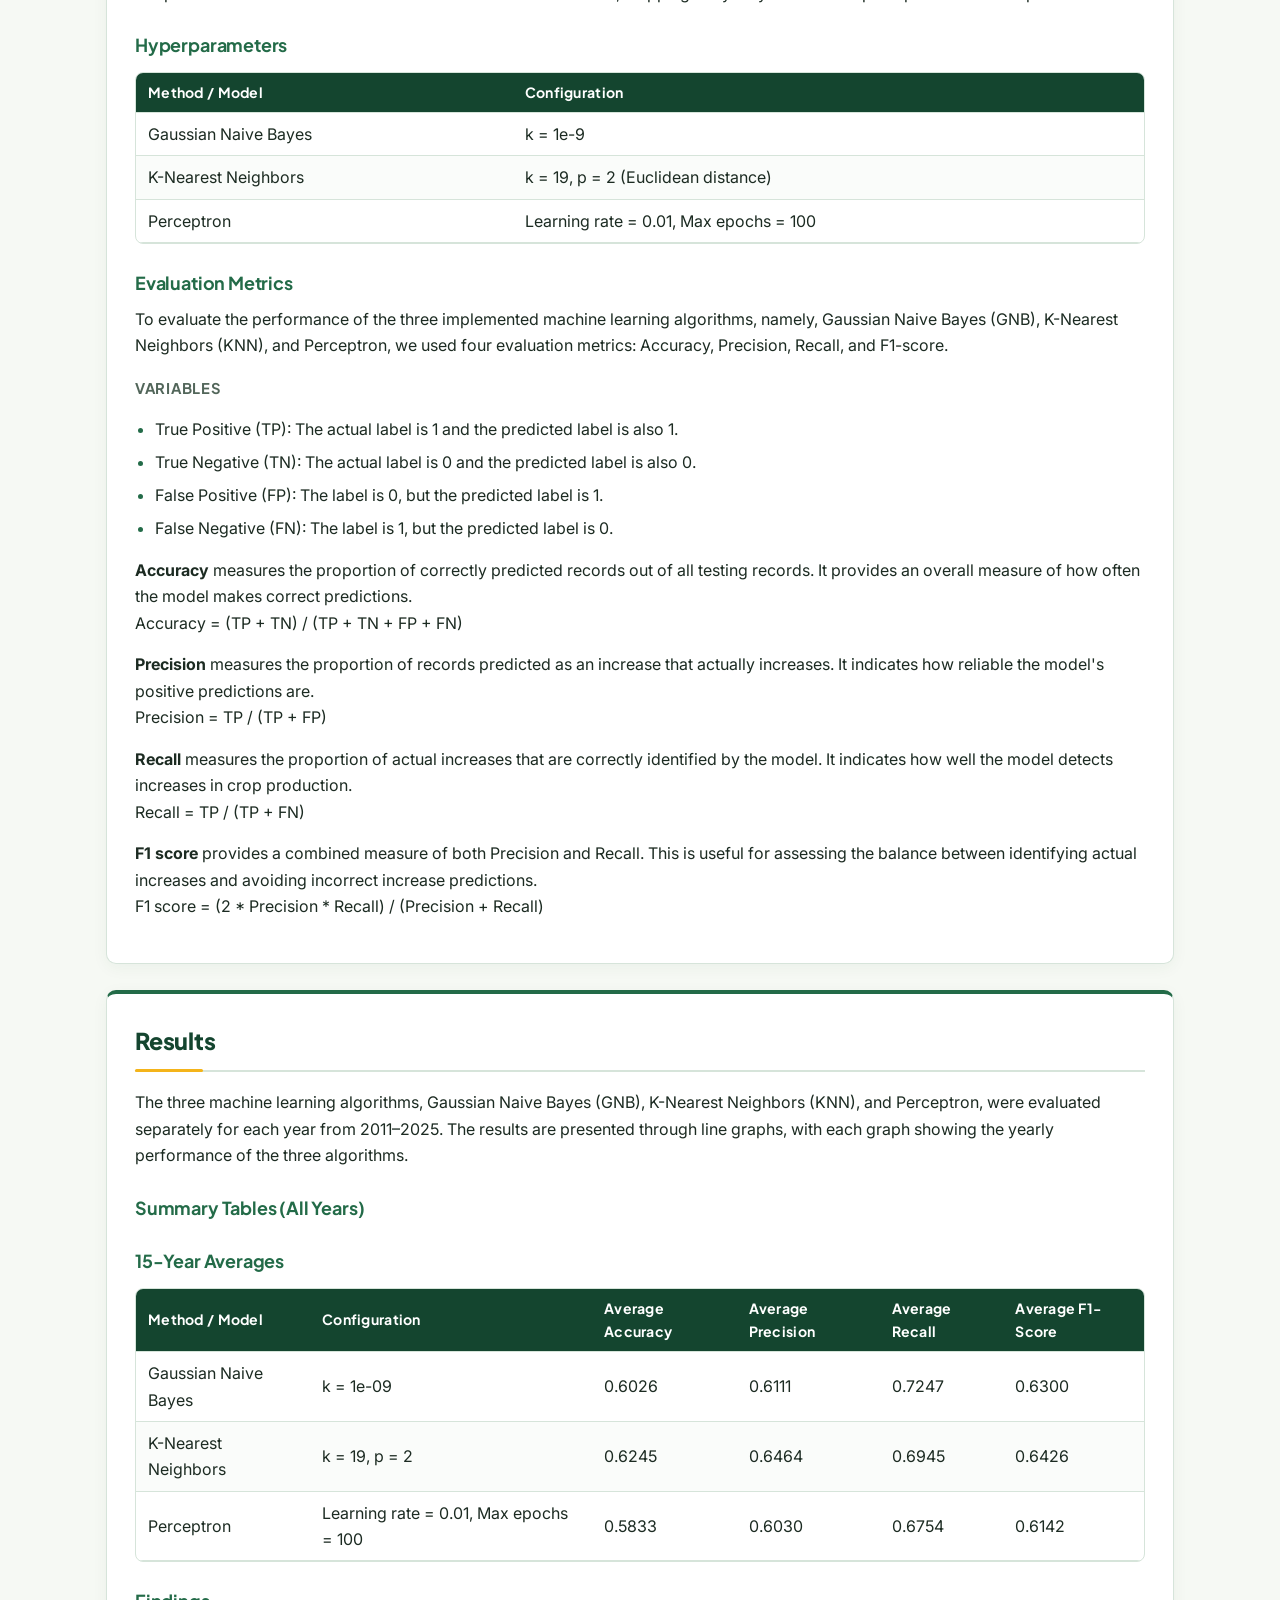
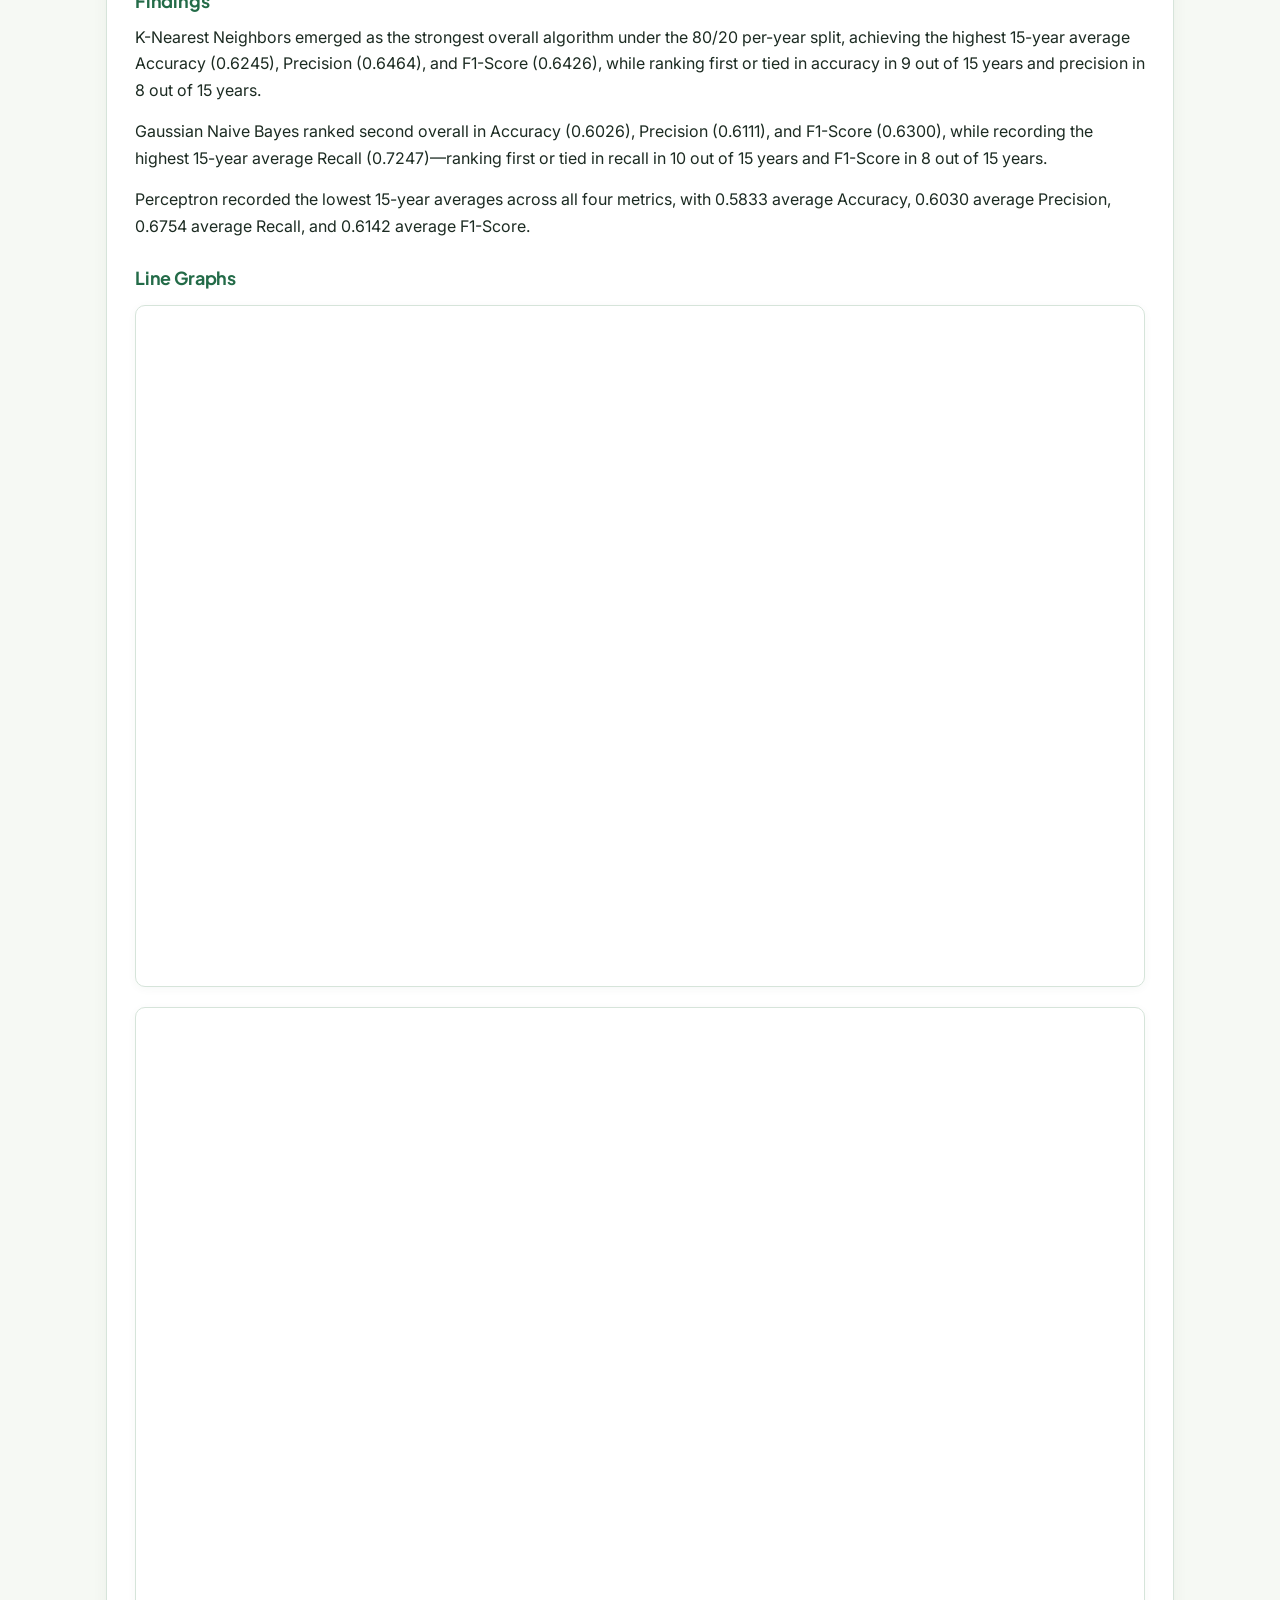
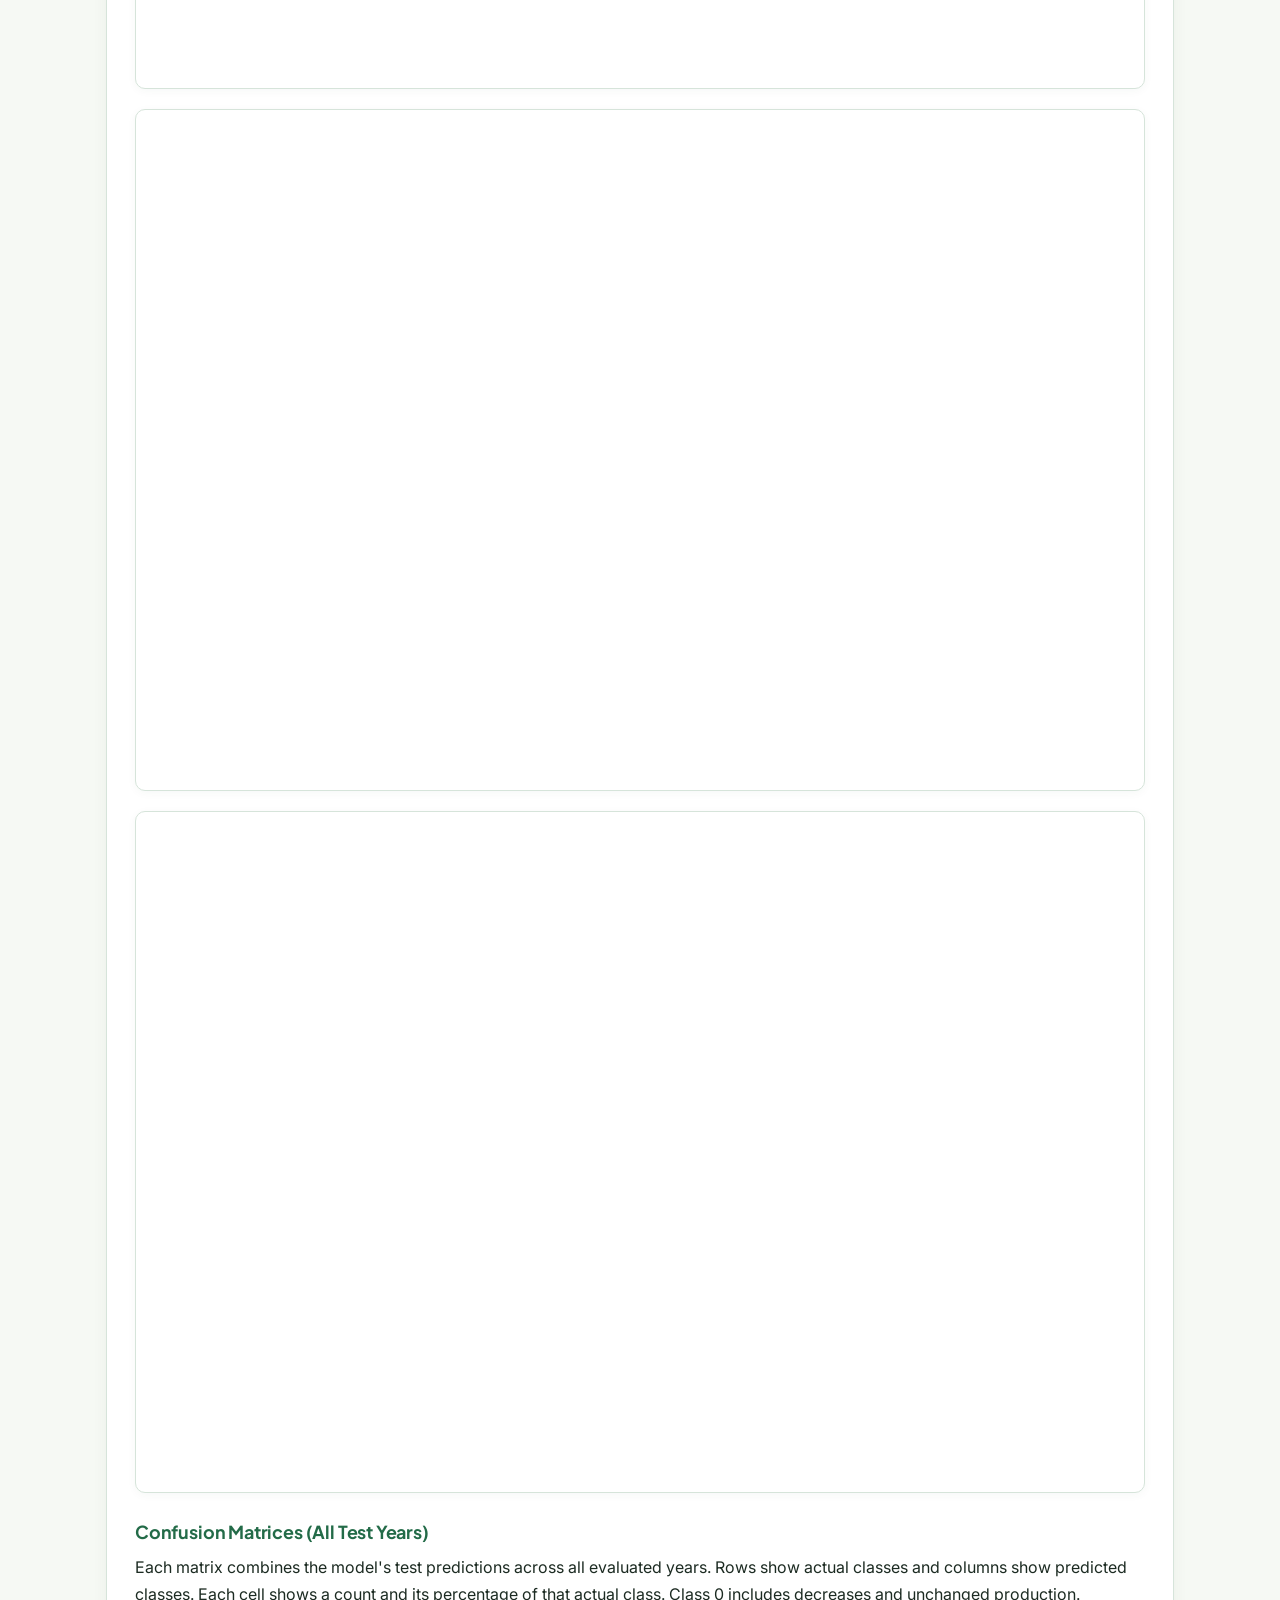
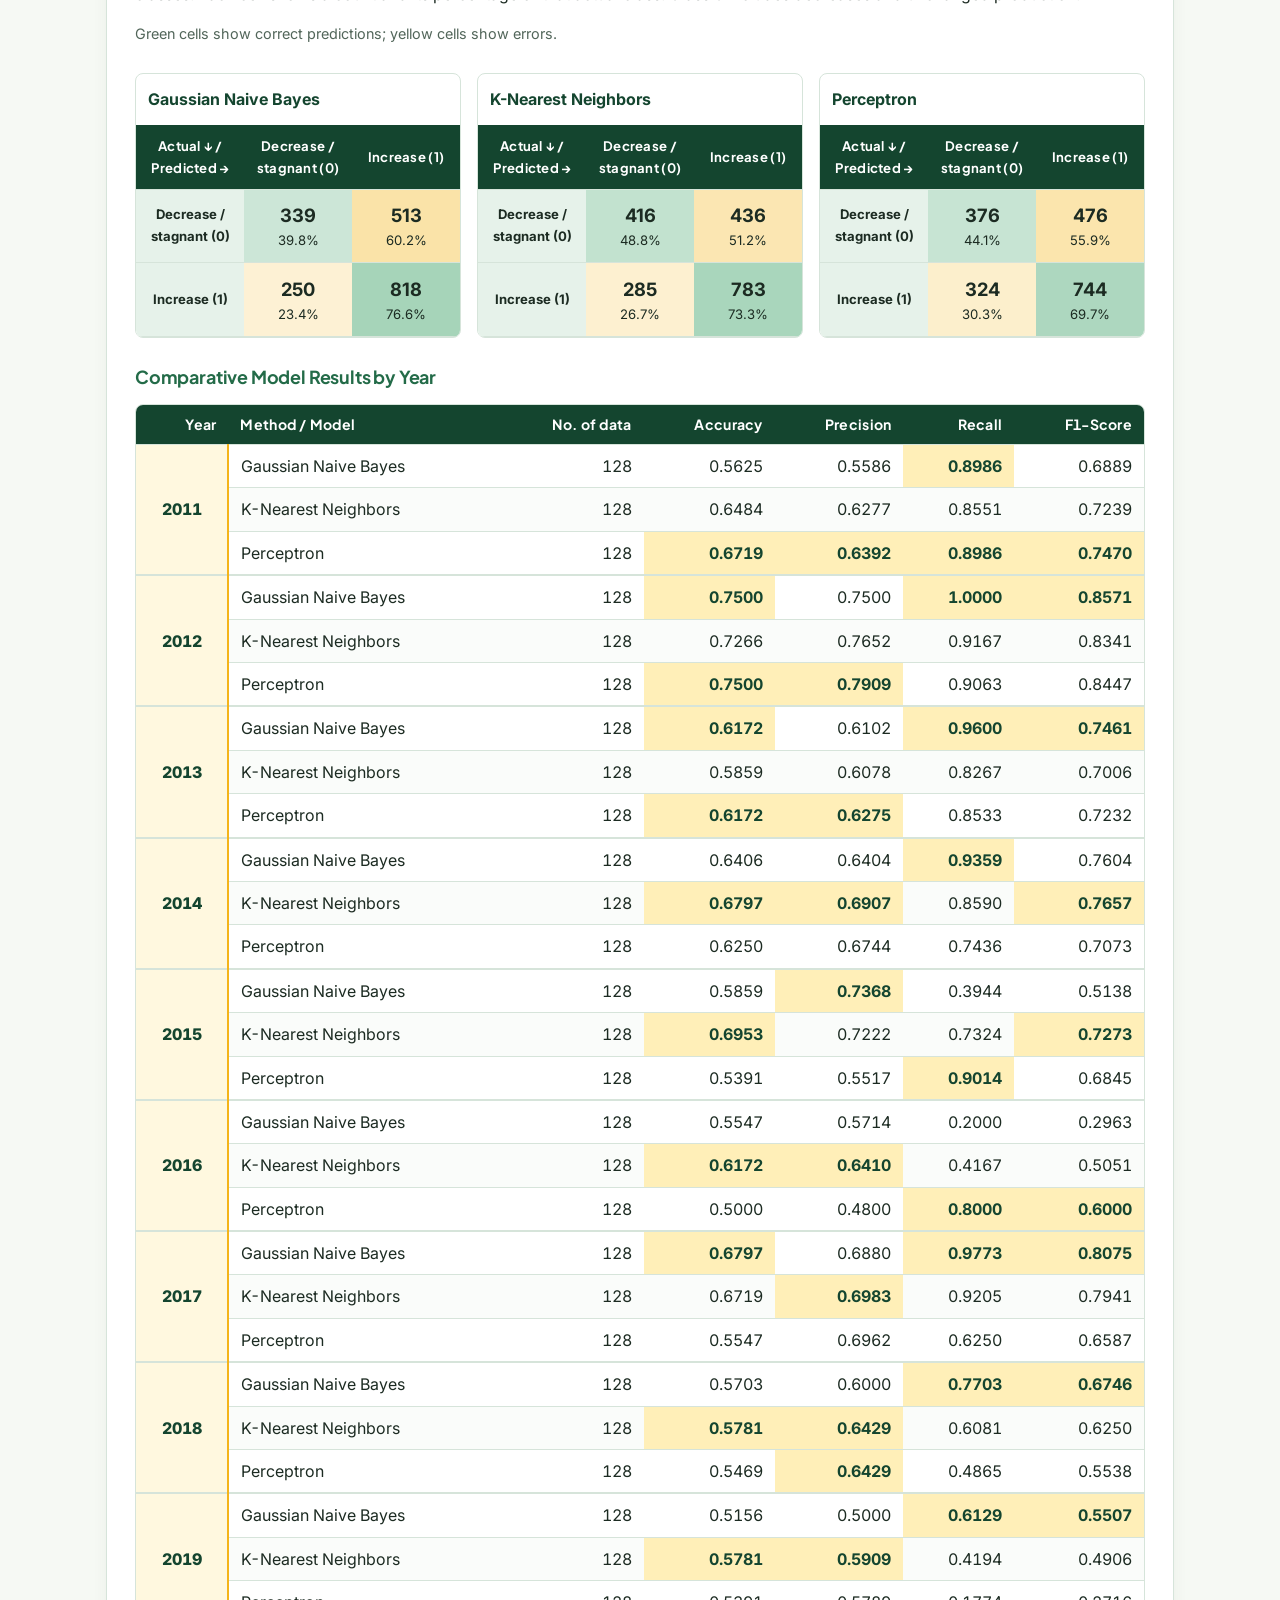
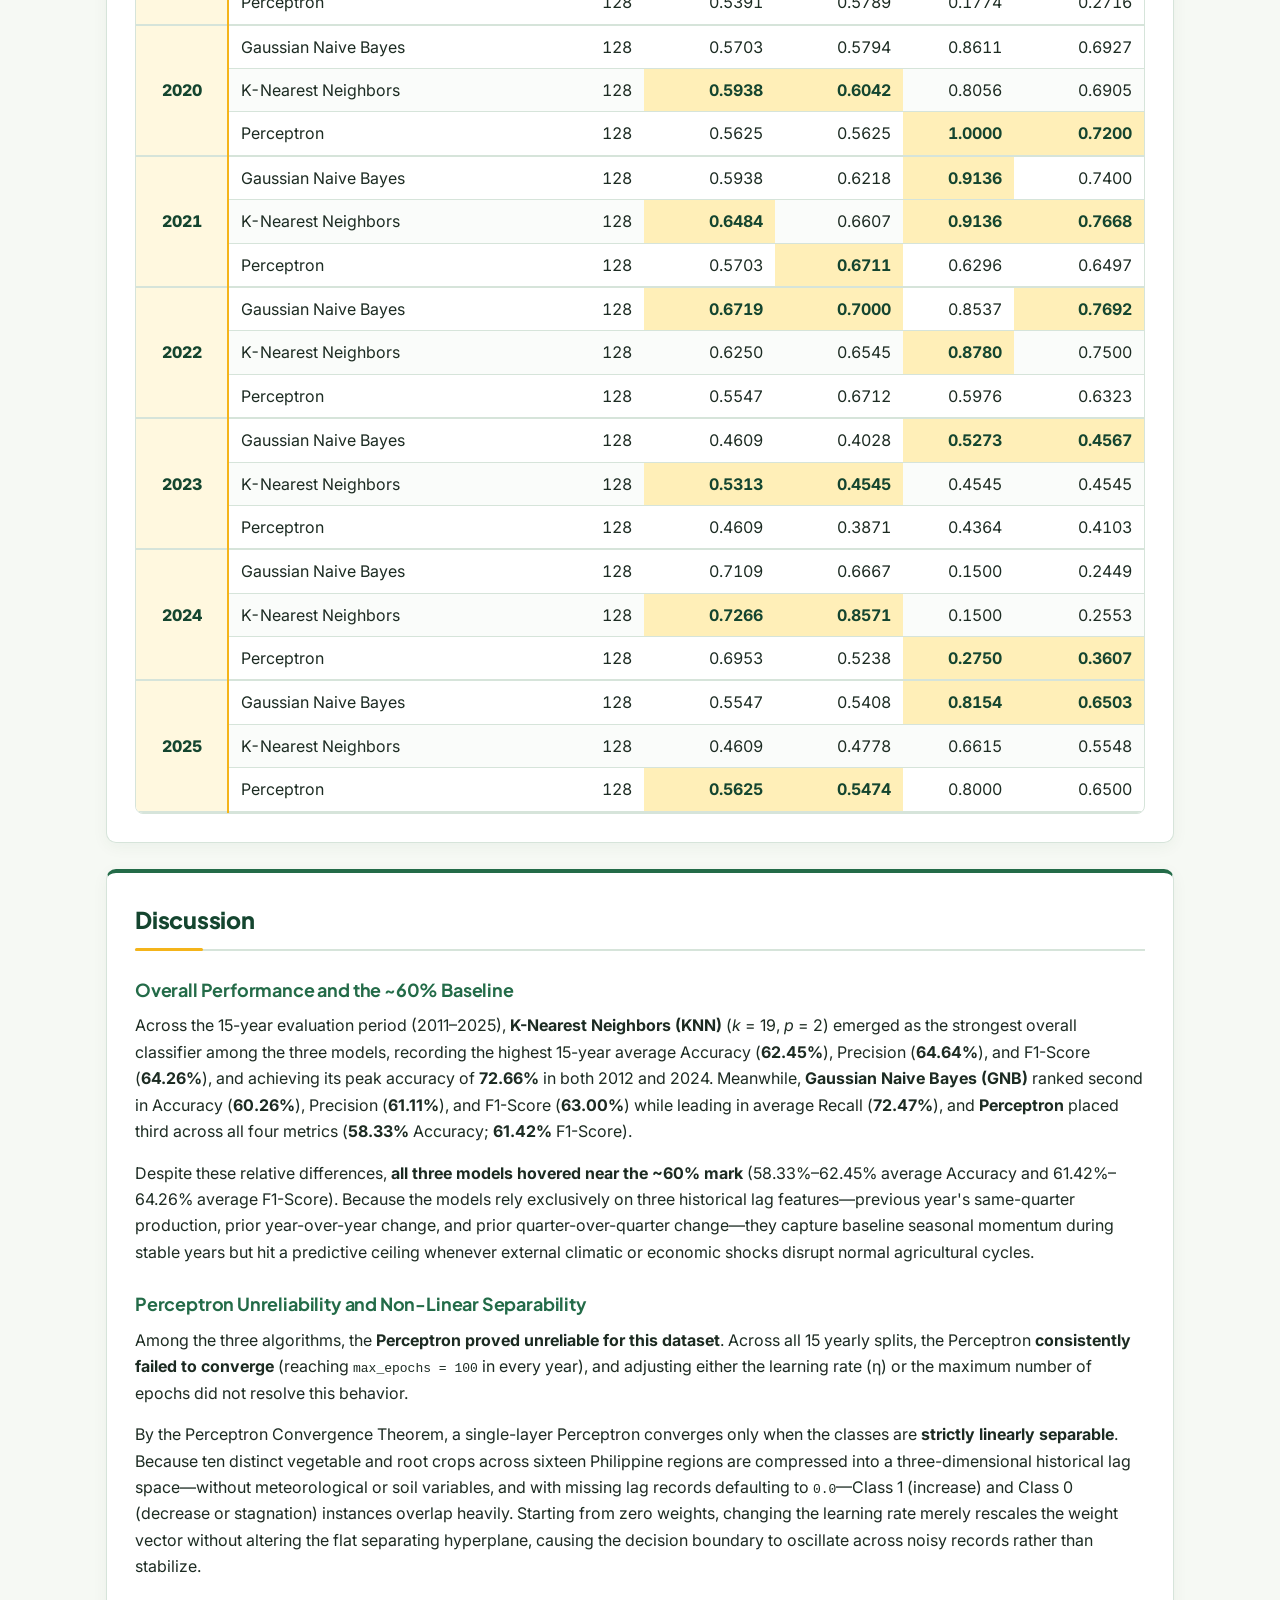
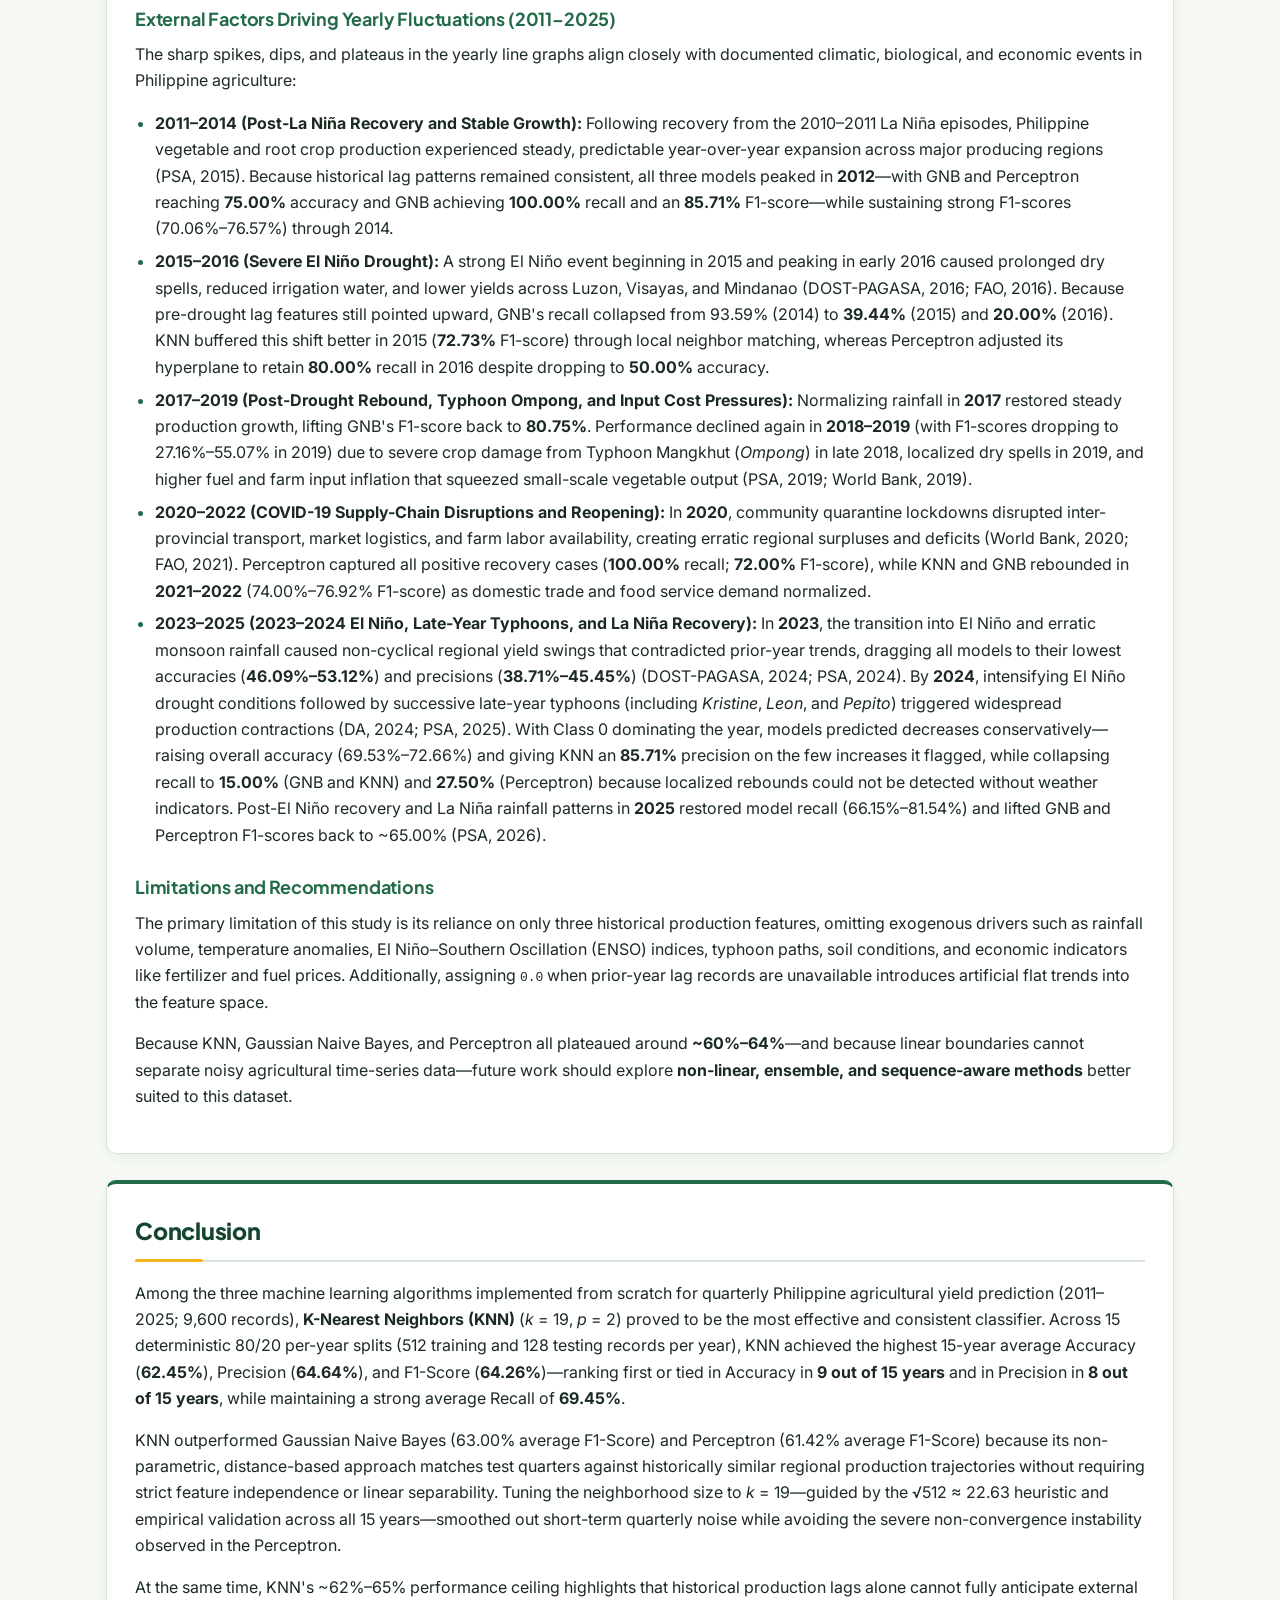
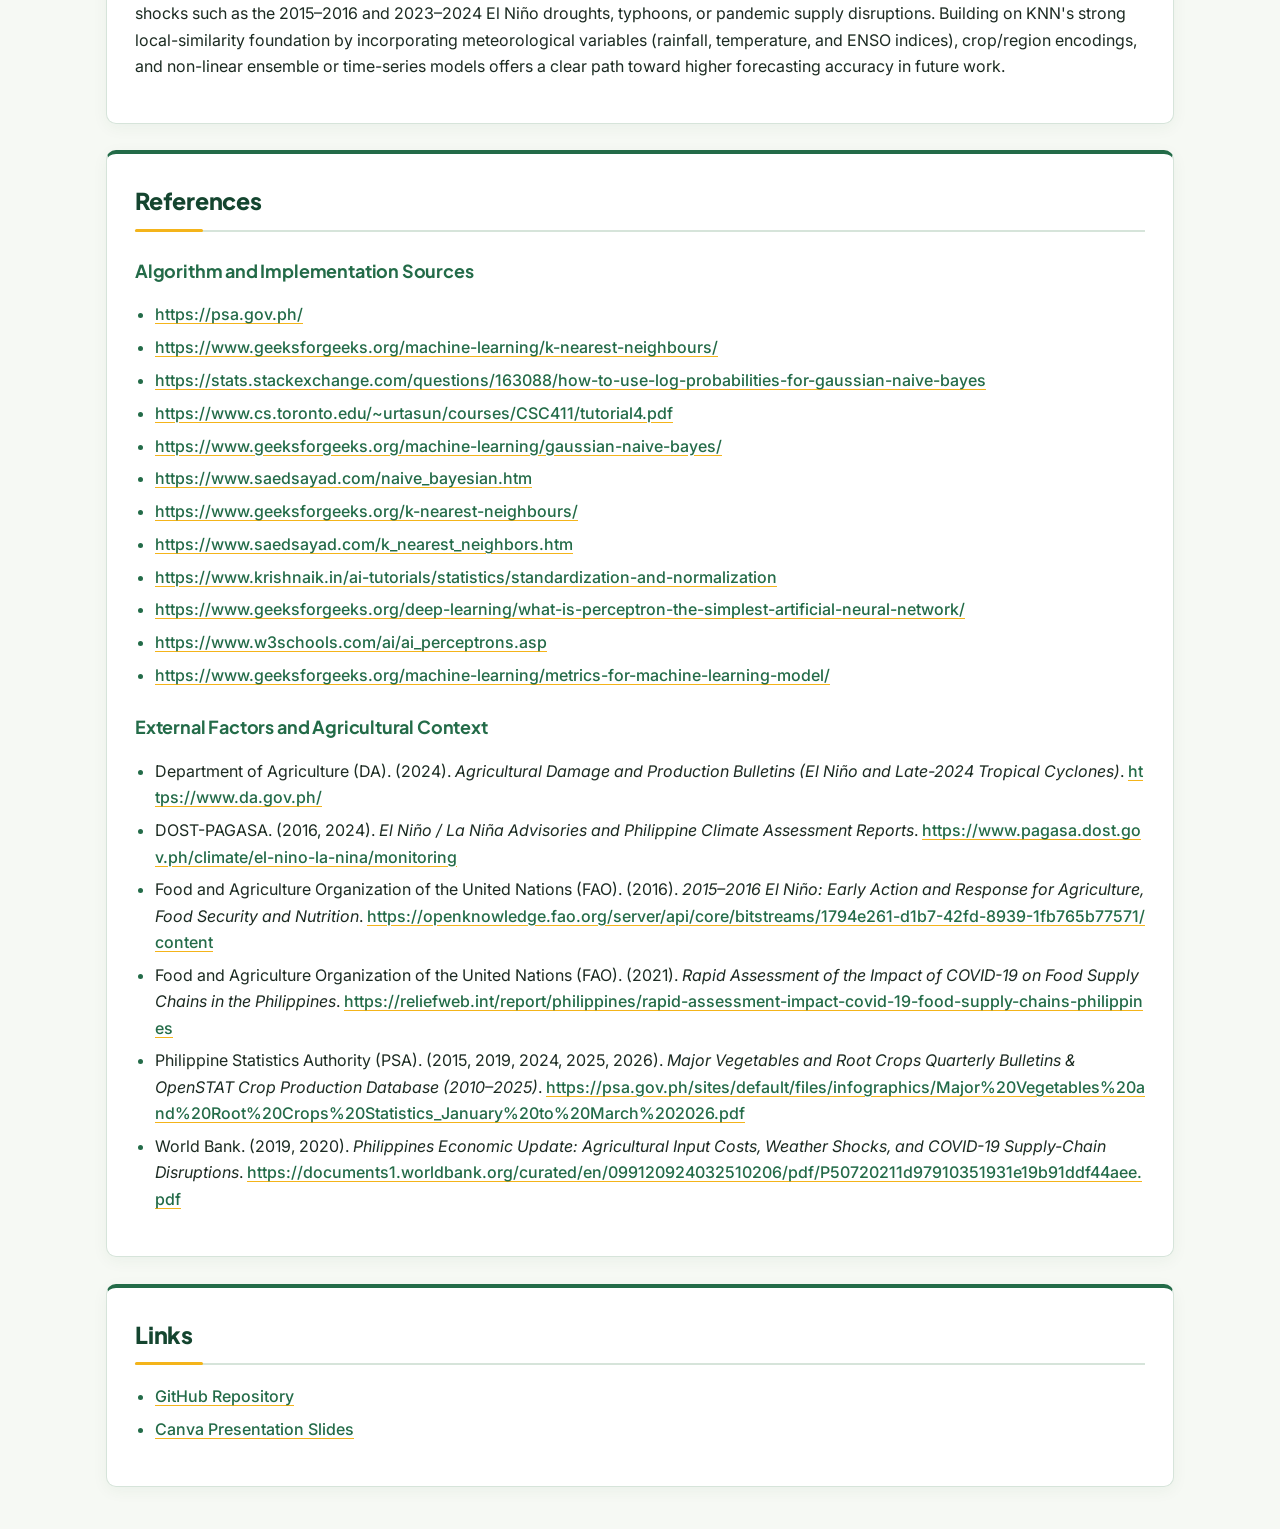
==== commit ee67e3a5: "Add confusion matrices for model results" ====
--- a/index.html
+++ b/index.html
@@ -32,7 +32,6 @@
       <li><a href="#problem">Background</a></li>
       <li><a href="#dataset">Dataset &amp; Split</a></li>
       <li><a href="#methods">Methods &amp; Setup</a></li>
-      <li><a href="#visualizers">Method Visualizers</a></li>
       <li><a href="#results">Results</a></li>
       <li><a href="#discussion">Discussion</a></li>
       <li><a href="#conclusion">Conclusion</a></li>
@@ -179,21 +178,6 @@
          between identifying actual increases and avoiding incorrect increase predictions.<br>F1 score = (2 * Precision * Recall) / (Precision + Recall)</p>
     </section>
 
-    <section id="visualizers">
-      <h2>Method Visualizers</h2>
-      <div class="method-selector">
-        <label for="method-record">Test record (2025)</label>
-        <select id="method-record" disabled><option>Loading test records...</option></select>
-        <p id="method-record-summary" class="note" role="status" aria-live="polite"></p>
-      </div>
-      <h3>Gaussian Naive Bayes</h3>
-      <div class="fig method-chart"><iframe src="tables_and_charts/gaussian_nb.html" title="Gaussian Naive Bayes distributions for 2025" loading="lazy"></iframe></div>
-      <h3>K-Nearest Neighbors</h3>
-      <div class="fig method-chart compact"><iframe src="tables_and_charts/knn.html" title="K-Nearest Neighbors for 2025" loading="lazy"></iframe></div>
-      <h3>Perceptron</h3>
-      <div class="fig method-chart compact"><iframe src="tables_and_charts/perceptron.html" title="Perceptron separating plane for 2025" loading="lazy"></iframe></div>
-    </section>
-
     <!-- IV. RESULTS (SUMMARY & FINDINGS FIRST, THEN CHARTS, THEN FULL YEAR TABLE) -->
     <section id="results">
       <h2>Results</h2>
@@ -236,6 +220,13 @@
         <div class="fig"><iframe src="tables_and_charts/recall.html" title="Recall per Year" loading="lazy"></iframe></div>
         <div class="fig"><iframe src="tables_and_charts/f1_score.html" title="F1-Score per Year" loading="lazy"></iframe></div>
       </div>
+
+      <h3>Confusion Matrices (All Test Years)</h3>
+      <p>Each matrix combines the model's test predictions across all evaluated years.
+        Rows show actual classes and columns show predicted classes. Each cell shows a count
+        and its percentage of that actual class. Class 0 includes decreases and unchanged production.</p>
+      <p class="note">Green cells show correct predictions; yellow cells show errors.</p>
+      <div class="confusion-grid" id="confusion-matrices"></div>
 
       <!-- Comparative Model Results by Year -->
       <h3>Comparative Model Results by Year</h3>
@@ -380,7 +371,6 @@
   </main>
   <script src="tables_and_charts/results.js"></script>
   <script src="script.js"></script>
-  <script src="method_selector.js"></script>
 </body>
 
 </html>
--- a/style.css
+++ b/style.css
@@ -318,17 +318,45 @@
   border: 0;
 }
 
-.chart-grid .fig iframe { height: 650px; }
-
-.method-chart iframe { height: 1200px; }
-
-.method-chart.compact iframe { height: 700px; }
-
-.method-selector { margin: 1rem 0 1.5rem; }
-.method-selector label { display: block; font-weight: 600; margin-bottom: .4rem; }
-.method-selector select {
-  width: 100%; min-width: 0; padding: .7rem; border: 1px solid var(--line);
-  border-radius: 6px; background: white; color: var(--text); font: inherit;
-}
-.method-selector select:focus-visible { outline: 3px solid var(--yellow); outline-offset: 2px; }
-.method-selector .note { margin-top: .5rem; }
+.confusion-grid {
+  display: grid;
+  grid-template-columns: repeat(auto-fit, minmax(min(100%, 300px), 1fr));
+  gap: 1rem;
+}
+
+.confusion-matrix {
+  table-layout: fixed;
+  font-size: .82rem;
+}
+
+.confusion-matrix caption {
+  padding: .75rem;
+  color: var(--green-dark);
+  font-size: 1rem;
+  font-weight: 700;
+  text-align: left;
+}
+
+.confusion-matrix th,
+.confusion-matrix td {
+  padding: .65rem .4rem;
+  text-align: center;
+  overflow-wrap: anywhere;
+}
+
+.confusion-matrix thead th {
+  font-size: inherit;
+}
+
+.confusion-matrix tbody th {
+  background: var(--green-light);
+}
+
+.confusion-matrix strong,
+.confusion-matrix td span {
+  display: block;
+}
+
+.confusion-matrix strong {
+  font-size: 1.15rem;
+}
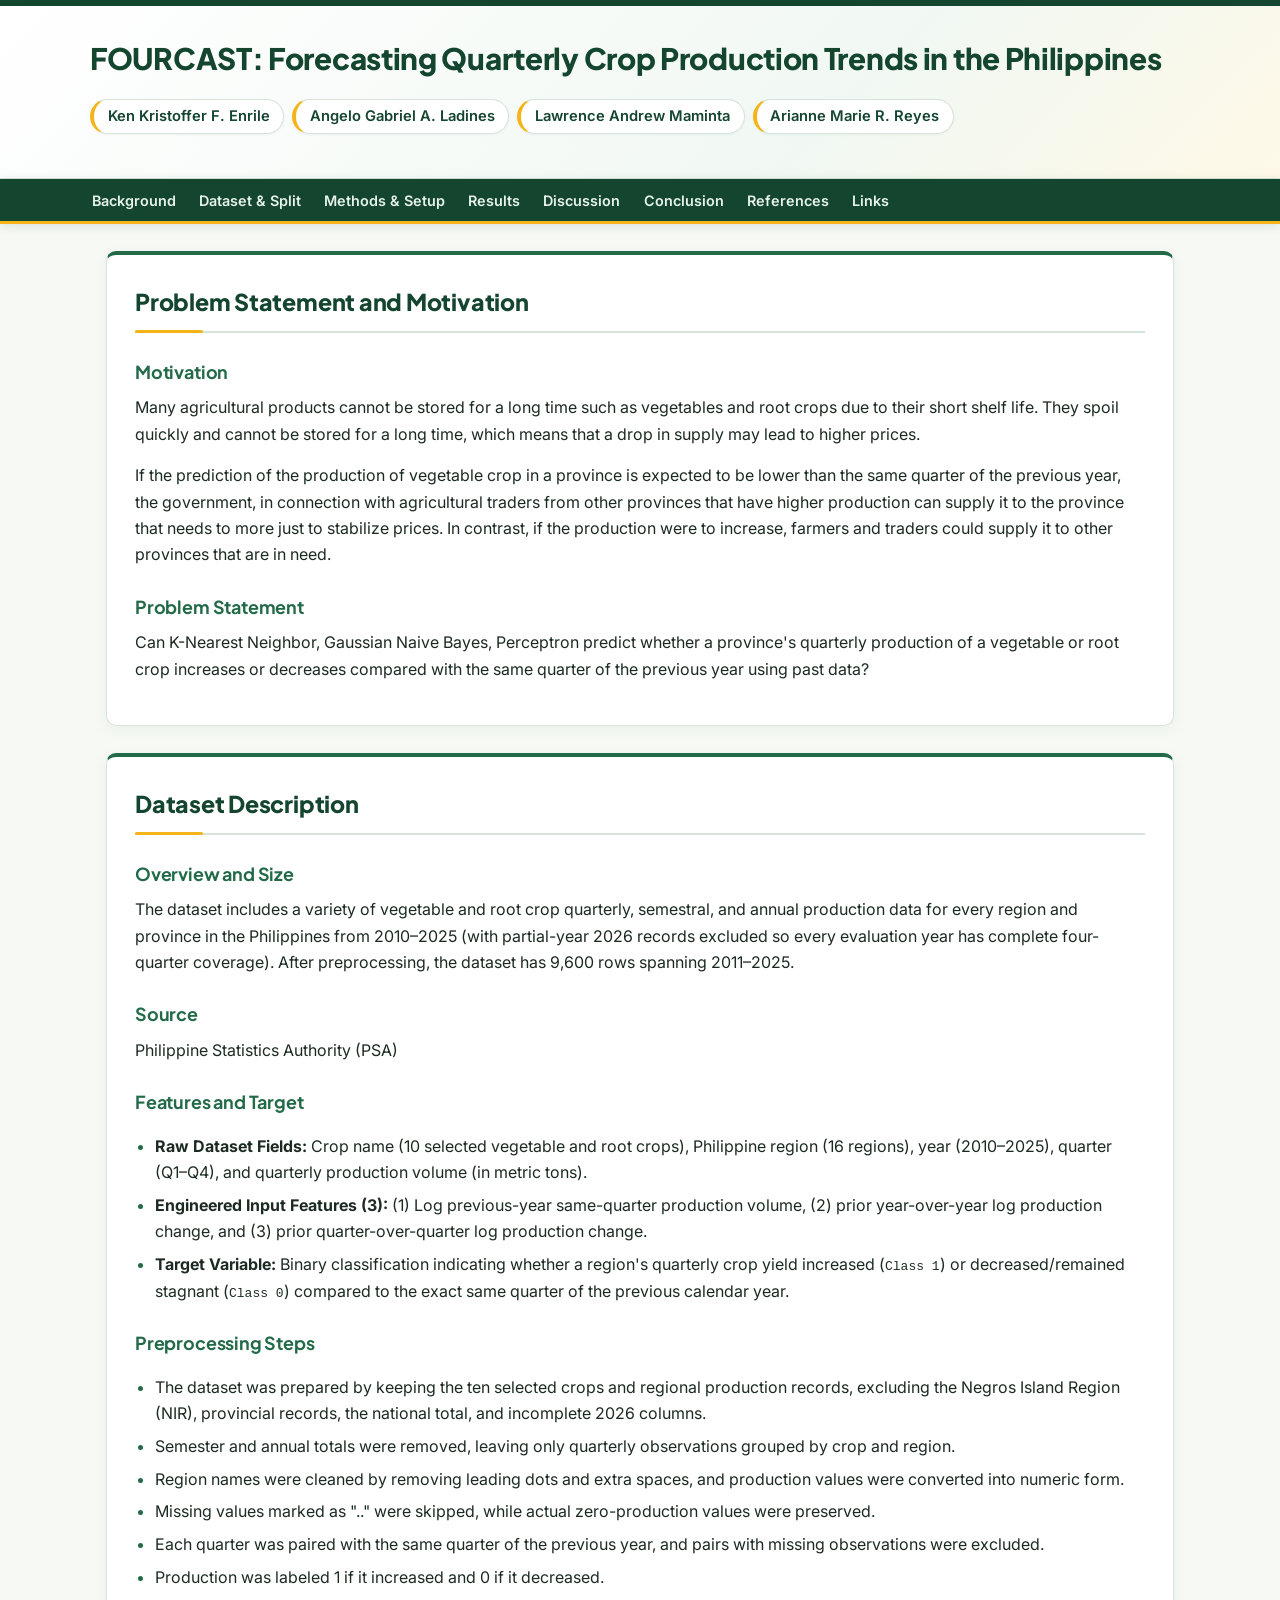
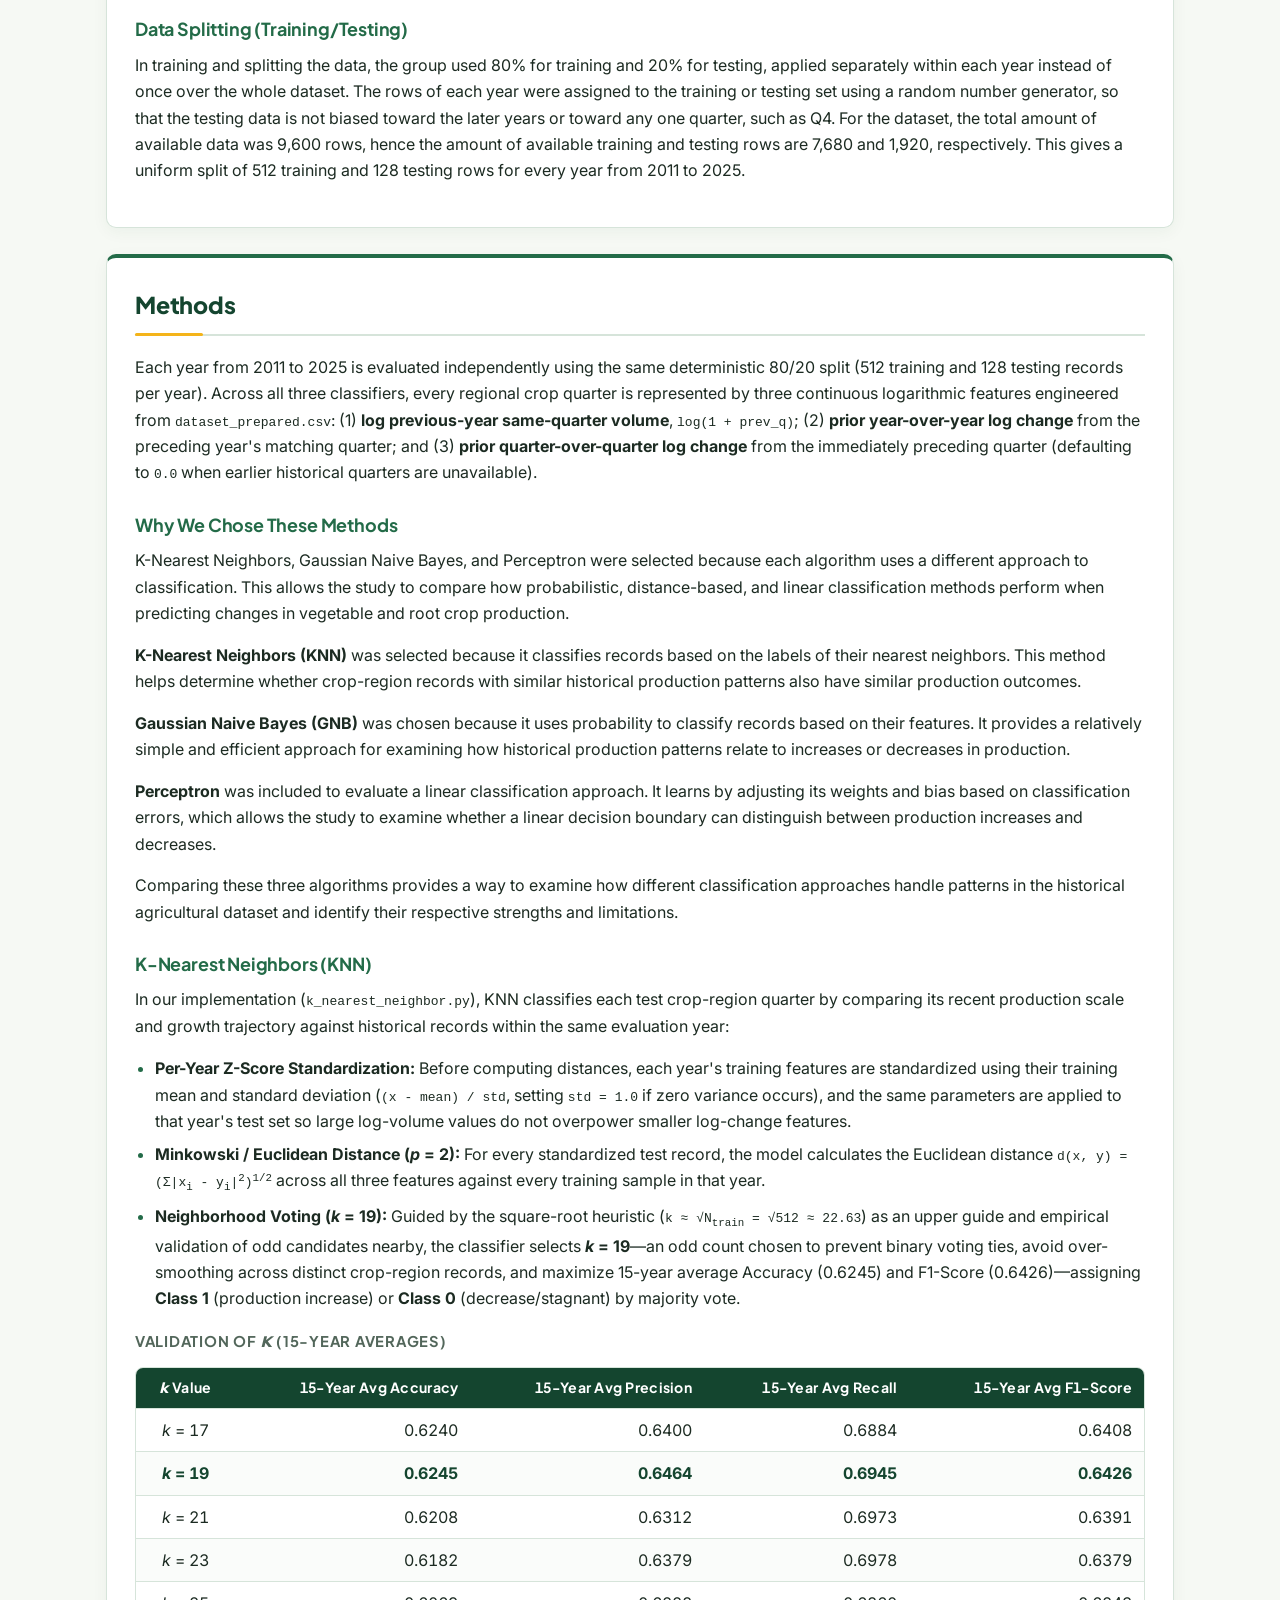
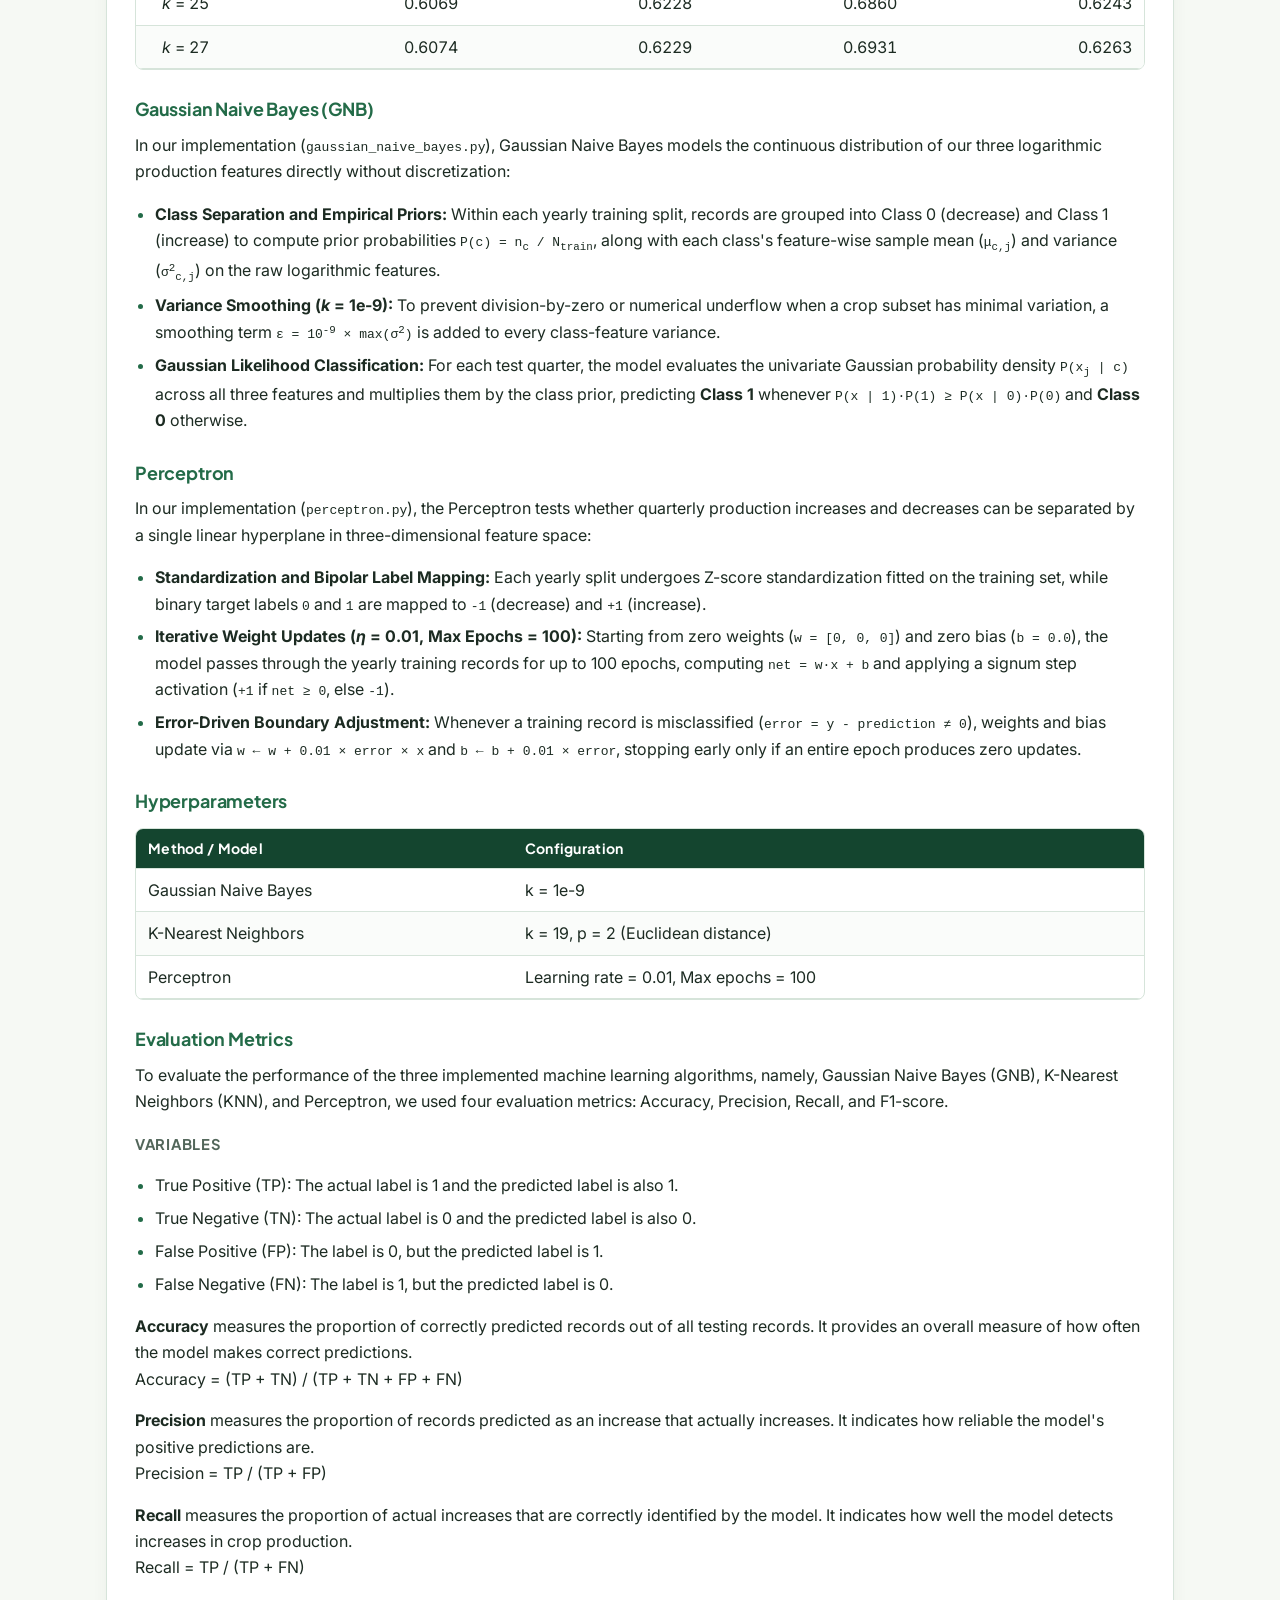
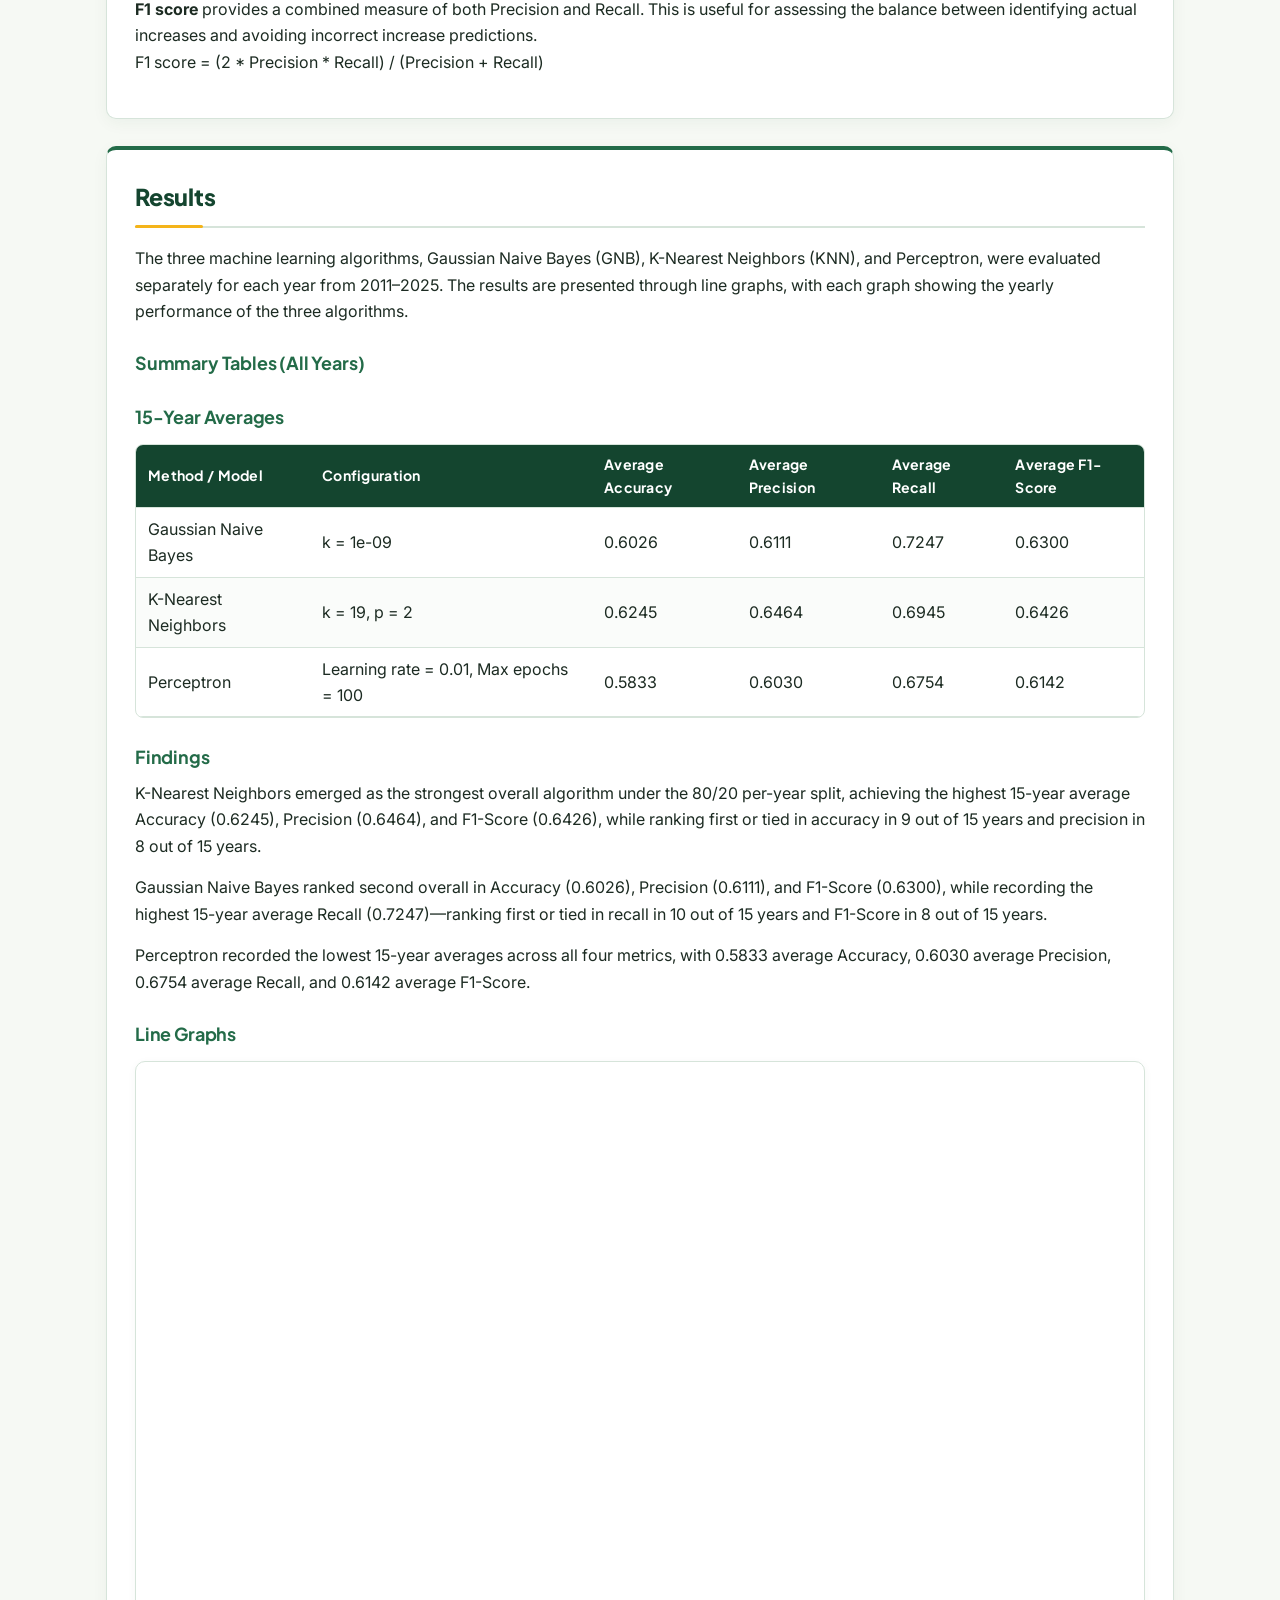
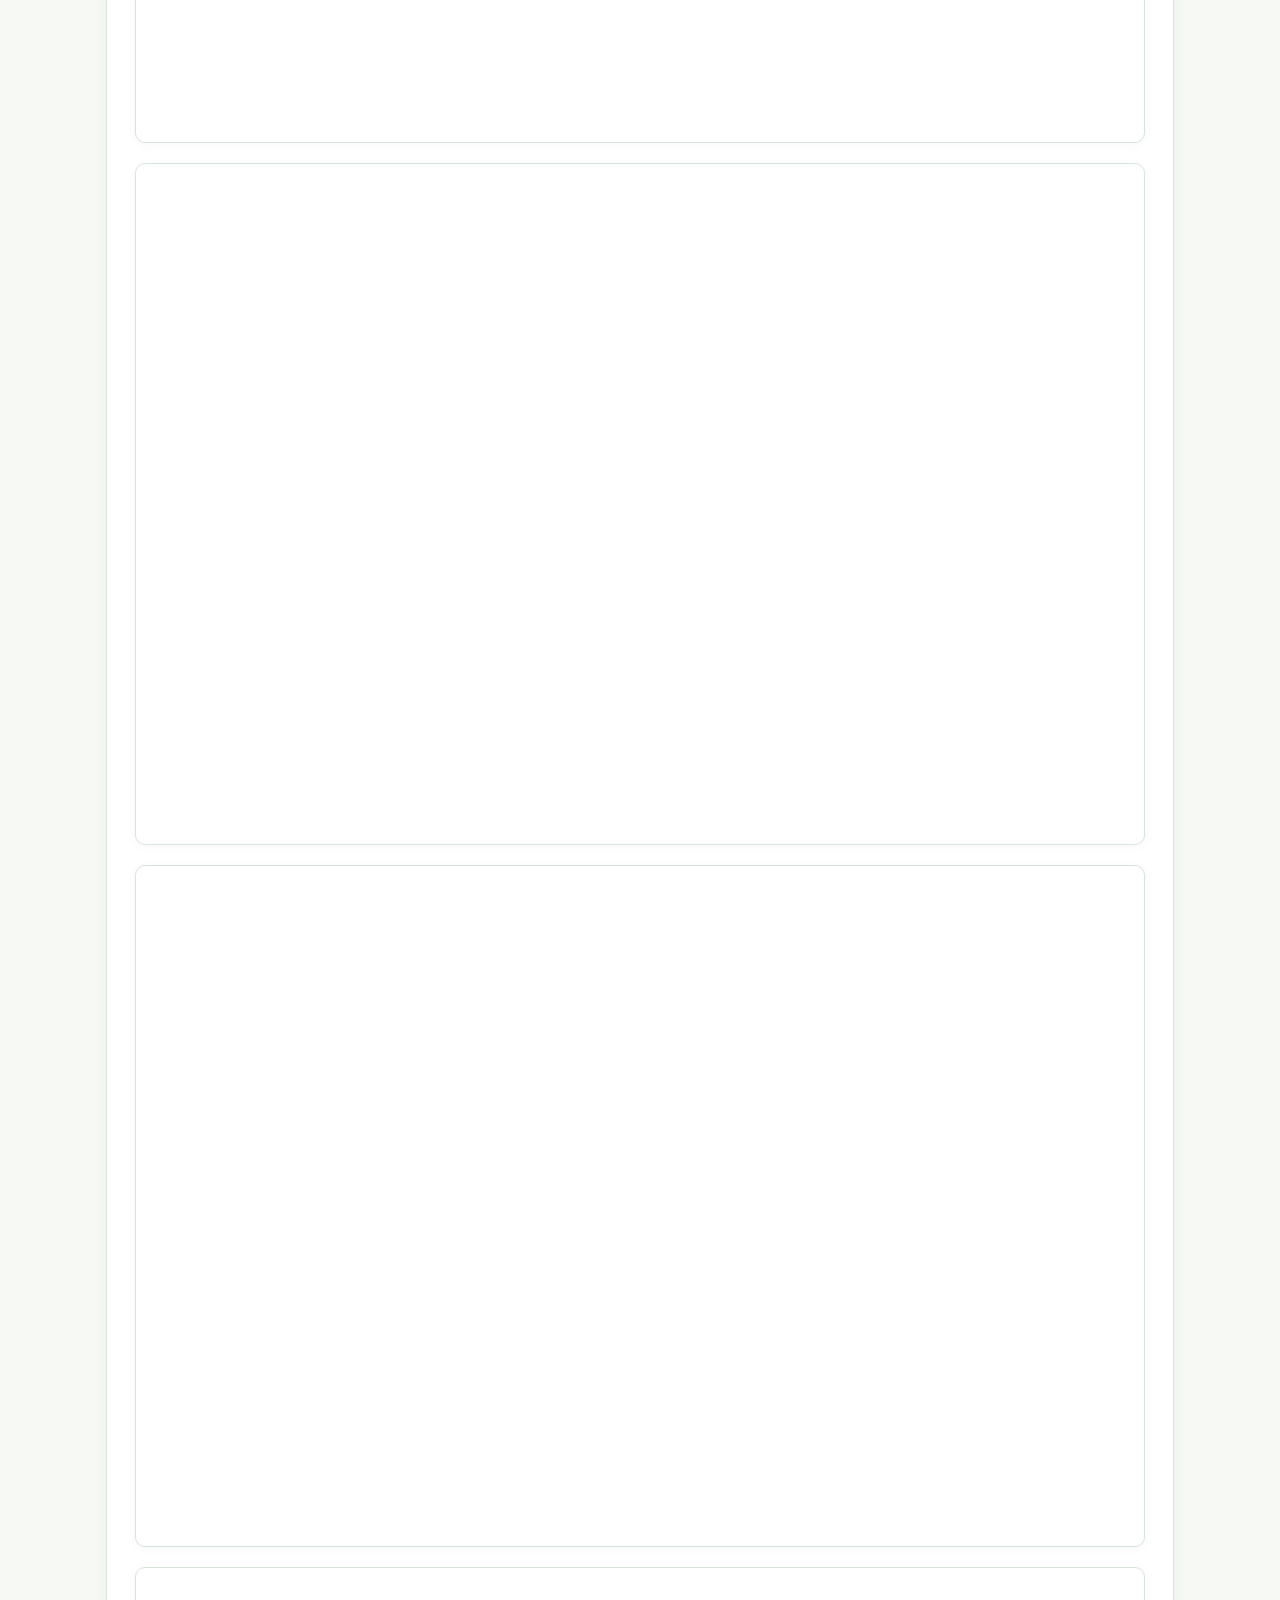
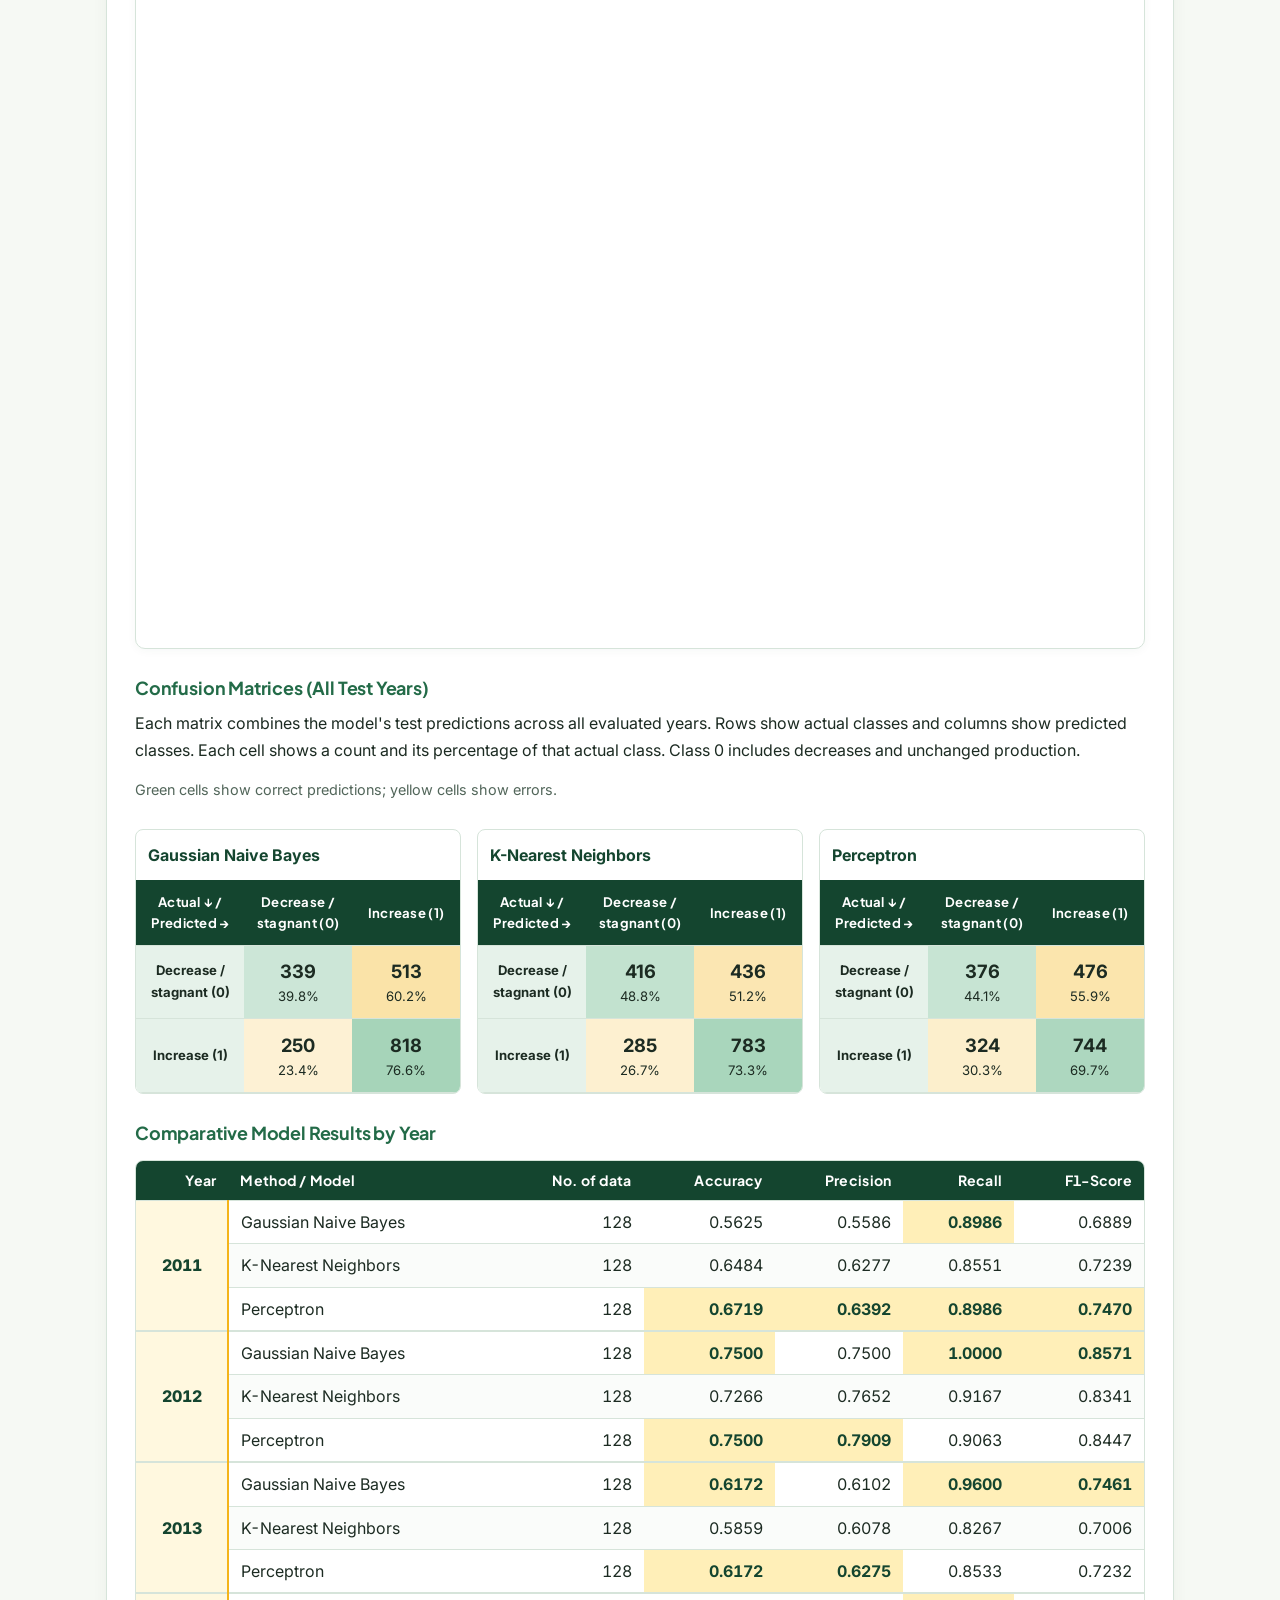
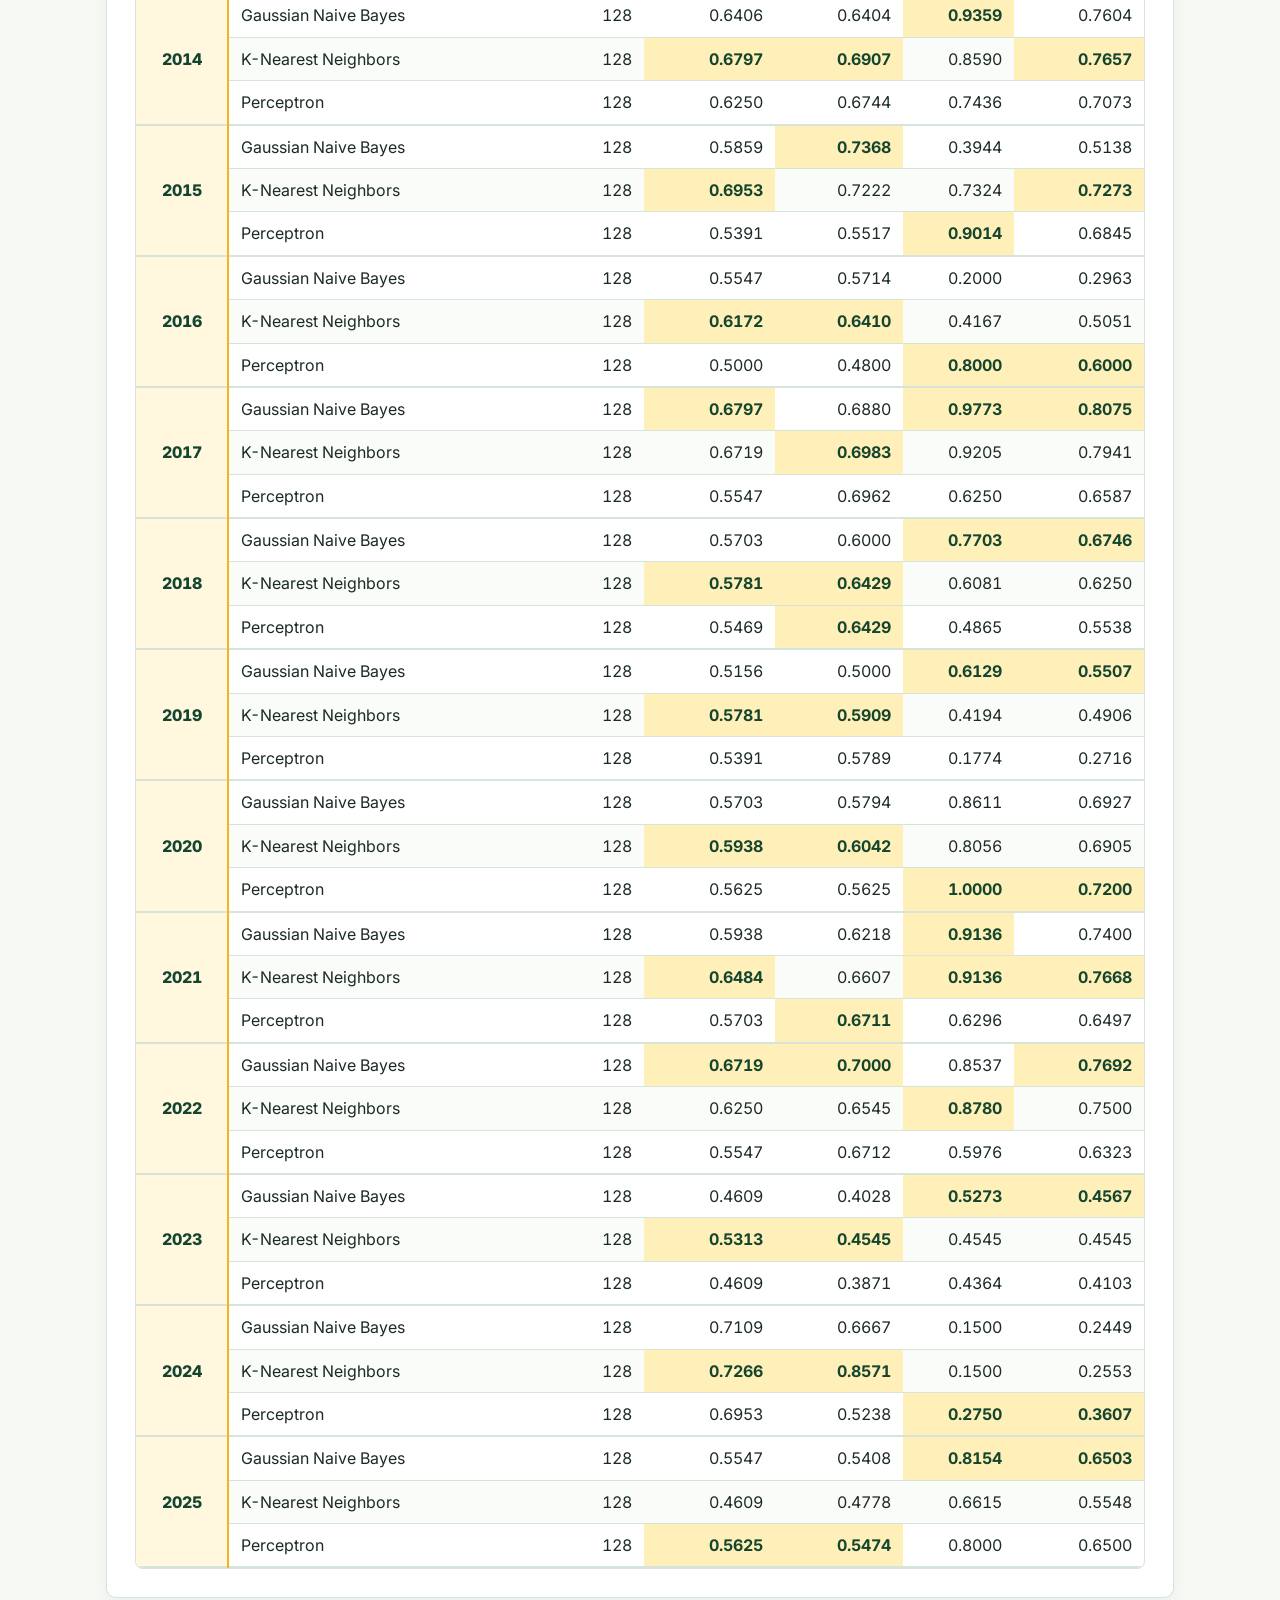
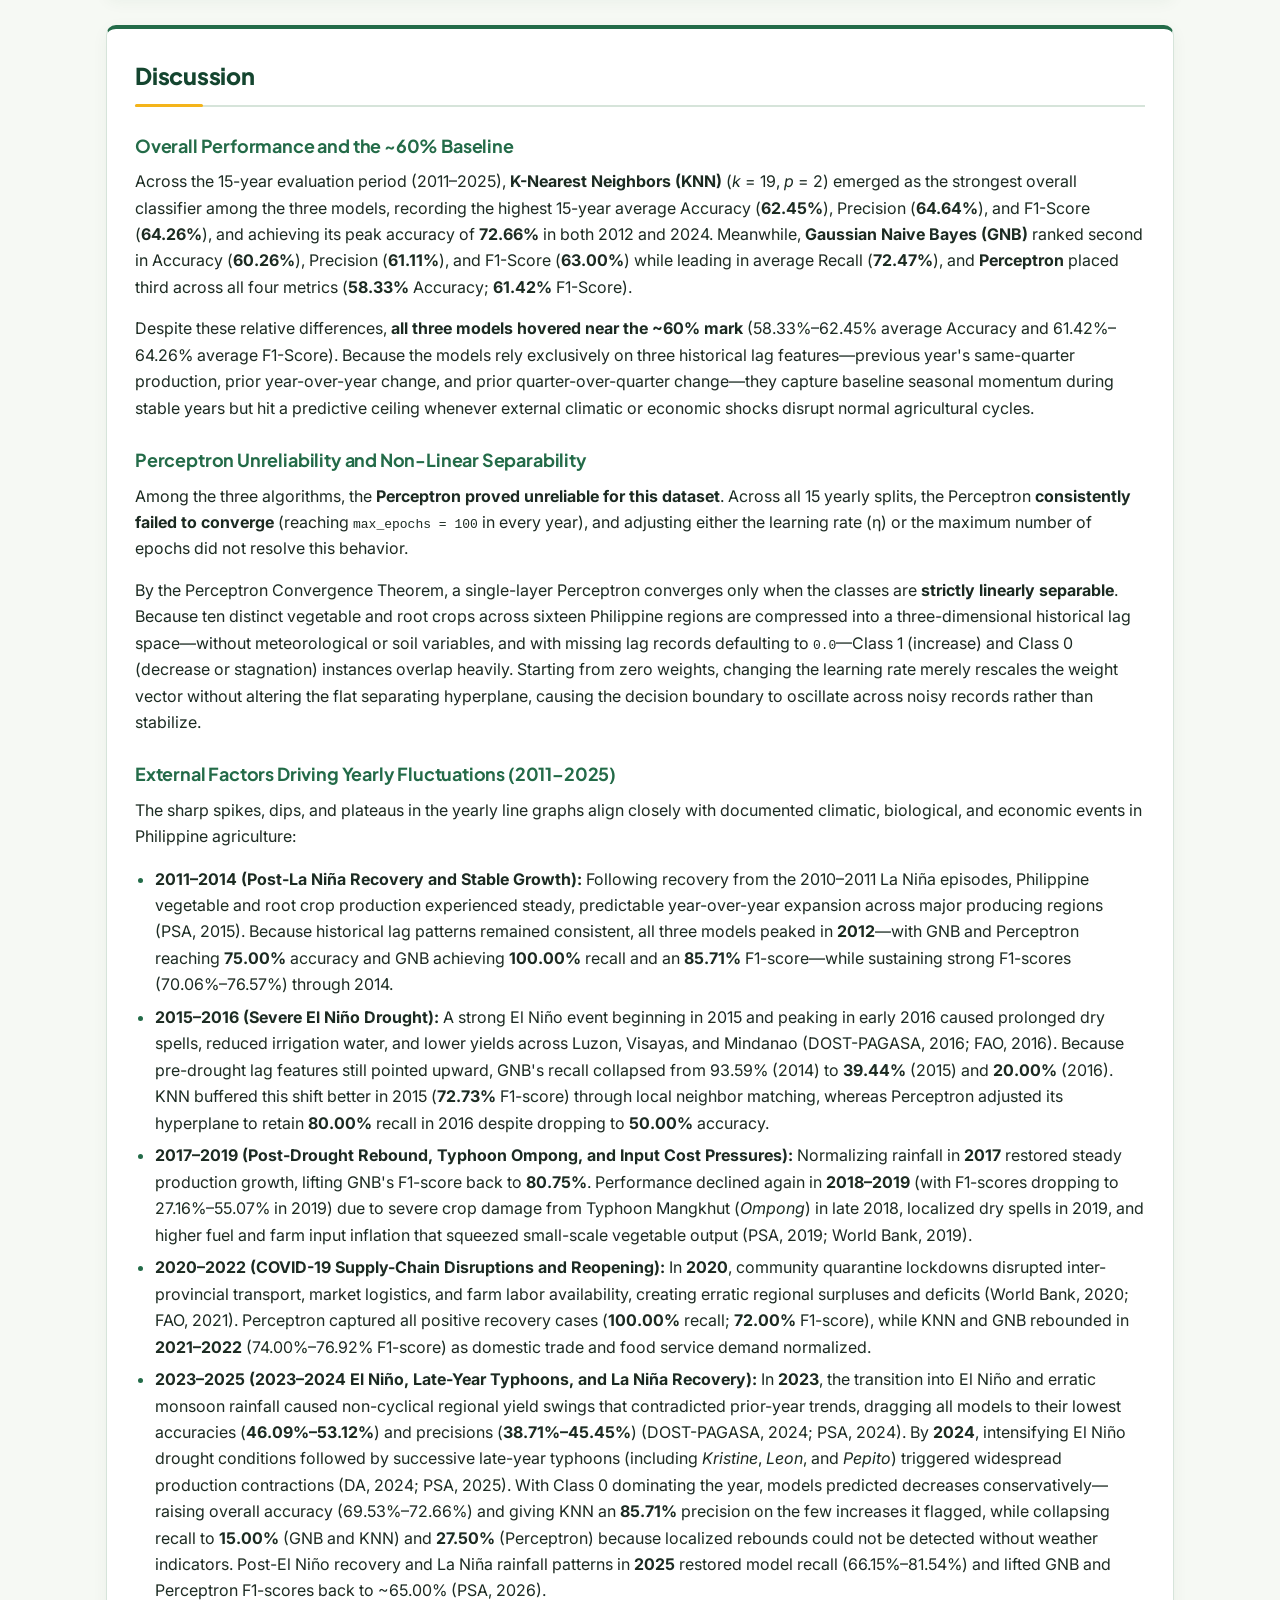
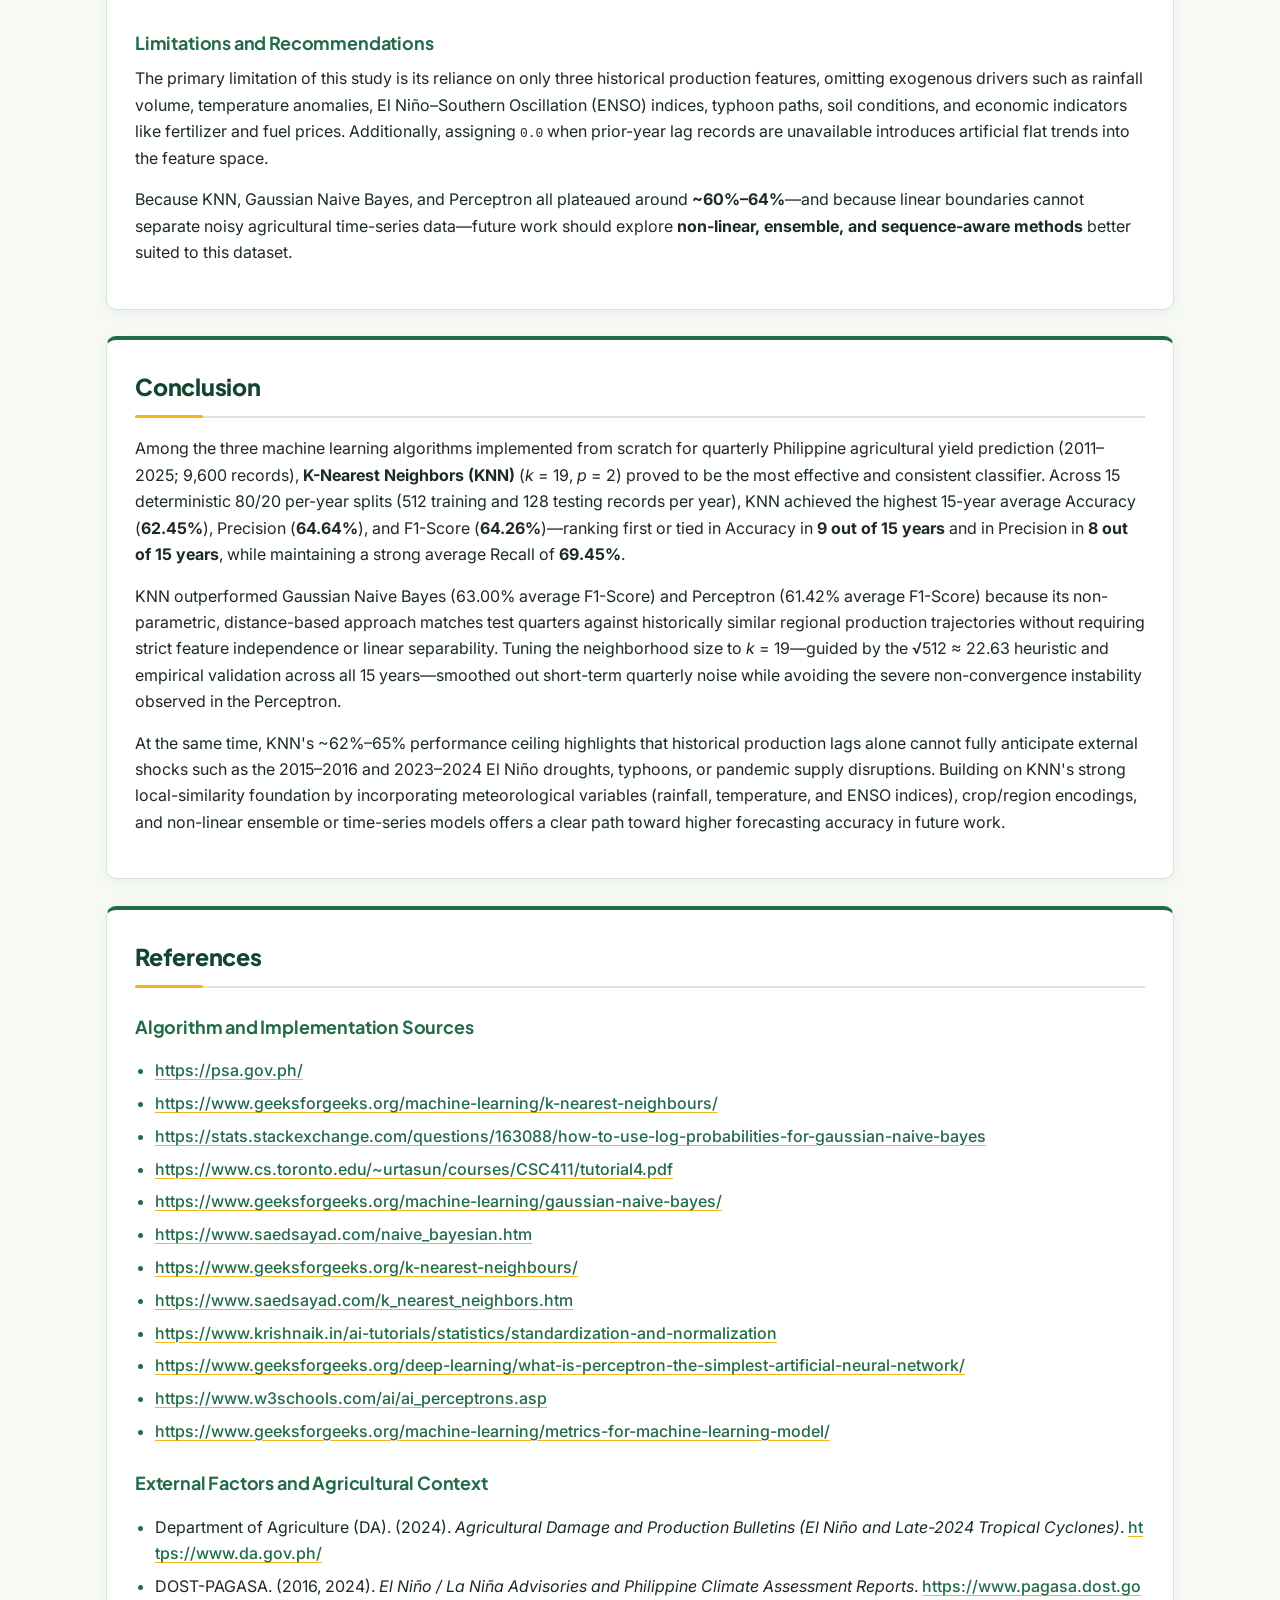
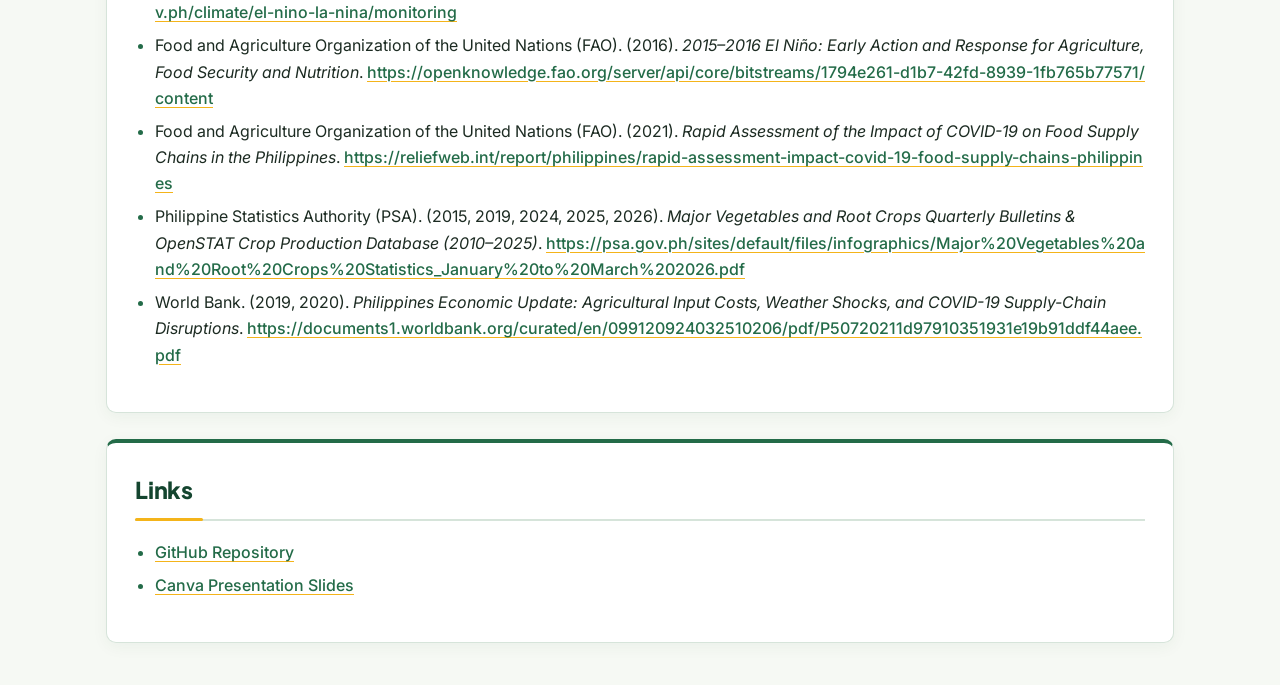
==== commit e28991ba: "Merge confusion matrices into main" ====
--- a/index.html
+++ b/index.html
@@ -15,9 +15,9 @@
   <!-- HEADER -->
   <!-- Project title and group members -->
   <header id="title" class="hero">
-    <h1>CMSC 170 AI PROJECT</h1>
-    <h2>Group Members</h2>
-    <ul>
+<h1 style="font-size: 1.85rem;">FOURCAST: Forecasting Quarterly Crop Production Trends in the Philippines
+</h1>    
+  <ul>
       <li>Ken Kristoffer F. Enrile</li>
       <li>Angelo Gabriel A. Ladines</li>
       <li>Lawrence Andrew Maminta</li>
@@ -104,6 +104,17 @@
       <h2>Methods</h2>
       <p>Each year from 2011 to 2025 is evaluated independently using the same deterministic 80/20 split (512 training and 128 testing records per year). Across all three classifiers, every regional crop quarter is represented by three continuous logarithmic features engineered from <code>dataset_prepared.csv</code>: (1) <strong>log previous-year same-quarter volume</strong>, <code>log(1 + prev_q)</code>; (2) <strong>prior year-over-year log change</strong> from the preceding year's matching quarter; and (3) <strong>prior quarter-over-quarter log change</strong> from the immediately preceding quarter (defaulting to <code>0.0</code> when earlier historical quarters are unavailable).</p>
 
+      <h3>Why We Chose These Methods</h3>
+      <p>K-Nearest Neighbors, Gaussian Naive Bayes, and Perceptron were selected because each algorithm uses a different approach to classification. This allows the study to compare how probabilistic, distance-based, and linear classification methods perform when predicting changes in vegetable and root crop production.</p>
+
+      <p><strong>K-Nearest Neighbors (KNN)</strong> was selected because it classifies records based on the labels of their nearest neighbors. This method helps determine whether crop-region records with similar historical production patterns also have similar production outcomes.</p> 
+
+      <p><strong>Gaussian Naive Bayes (GNB)</strong> was chosen because it uses probability to classify records based on their features. It provides a relatively simple and efficient approach for examining how historical production patterns relate to increases or decreases in production.</p>
+
+      <p><strong>Perceptron</strong> was included to evaluate a linear classification approach. It learns by adjusting its weights and bias based on classification errors, which allows the study to examine whether a linear decision boundary can distinguish between production increases and decreases.</p>
+
+      <p>Comparing these three algorithms provides a way to examine how different classification approaches handle patterns in the historical agricultural dataset and identify their respective strengths and limitations.</p>
+
       <h3>K-Nearest Neighbors (KNN)</h3>
       <p>In our implementation (<code>k_nearest_neighbor.py</code>), KNN classifies each test crop-region quarter by comparing its recent production scale and growth trajectory against historical records within the same evaluation year:</p>
       <ul>
@@ -111,6 +122,30 @@
         <li><strong>Minkowski / Euclidean Distance (<em>p</em> = 2):</strong> For every standardized test record, the model calculates the Euclidean distance <code>d(x, y) = (&Sigma;|x<sub>i</sub> - y<sub>i</sub>|<sup>2</sup>)<sup>1/2</sup></code> across all three features against every training sample in that year.</li>
         <li><strong>Neighborhood Voting (<em>k</em> = 19):</strong> Guided by the square-root heuristic (<code>k &approx; &radic;N<sub>train</sub> = &radic;512 &approx; 22.63</code>) as an upper guide and empirical validation of odd candidates nearby, the classifier selects <strong><em>k</em> = 19</strong>—an odd count chosen to prevent binary voting ties, avoid over-smoothing across distinct crop-region records, and maximize 15-year average Accuracy (0.6245) and F1-Score (0.6426)—assigning <strong>Class 1</strong> (production increase) or <strong>Class 0</strong> (decrease/stagnant) by majority vote.</li>
       </ul>
+
+      <!-- k-value validation table (below the Neighborhood Voting bullet) -->
+      <h4>Validation of <em>k</em> (15-Year Averages)</h4>
+      <div class="table-wrap">
+        <table class="k-table">
+          <thead>
+            <tr>
+              <th><em>k</em> Value</th>
+              <th>15-Year Avg Accuracy</th>
+              <th>15-Year Avg Precision</th>
+              <th>15-Year Avg Recall</th>
+              <th>15-Year Avg F1-Score</th>
+            </tr>
+          </thead>
+          <tbody>
+            <tr><td><em>k</em> = 17</td><td>0.6240</td><td>0.6400</td><td>0.6884</td><td>0.6408</td></tr>
+            <tr class="selected"><td><em>k</em> = 19</td><td>0.6245</td><td>0.6464</td><td>0.6945</td><td>0.6426</td></tr>
+            <tr><td><em>k</em> = 21</td><td>0.6208</td><td>0.6312</td><td>0.6973</td><td>0.6391</td></tr>
+            <tr><td><em>k</em> = 23</td><td>0.6182</td><td>0.6379</td><td>0.6978</td><td>0.6379</td></tr>
+            <tr><td><em>k</em> = 25</td><td>0.6069</td><td>0.6228</td><td>0.6860</td><td>0.6243</td></tr>
+            <tr><td><em>k</em> = 27</td><td>0.6074</td><td>0.6229</td><td>0.6931</td><td>0.6263</td></tr>
+          </tbody>
+        </table>
+      </div>
 
       <h3>Gaussian Naive Bayes (GNB)</h3>
       <p>In our implementation (<code>gaussian_naive_bayes.py</code>), Gaussian Naive Bayes models the continuous distribution of our three logarithmic production features directly without discretization:</p>
--- a/style.css
+++ b/style.css
@@ -19,6 +19,8 @@
   --yellow-soft: #fff8df;  /* soft cream-yellow highlight (year column) */
   --yellow-badge: #ffefb8; /* golden cell highlight for .best scores */
 }
+
+
 
 /* base */
 * {
@@ -78,6 +80,7 @@
   text-transform: uppercase;
   letter-spacing: 0.05em;
   color: var(--muted);
+  /* color: var(--green-mid); */
 }
 
 p {
@@ -318,6 +321,29 @@
   border: 0;
 }
 
+/* k-validation table */
+.k-table th,
+.k-table td {
+  text-align: right;
+  font-variant-numeric: tabular-nums;
+}
+
+.k-table th:first-child,
+.k-table td:first-child {
+  text-align: center;
+}
+
+.k-table tr.selected td {
+  font-weight: 700;
+  color: var(--green-dark);
+  /* background: var(--yellow-badge); */
+}
+
+/* k-validation heading */
+.k-heading {
+  color: var(--green);
+}
+
 .confusion-grid {
   display: grid;
   grid-template-columns: repeat(auto-fit, minmax(min(100%, 300px), 1fr));
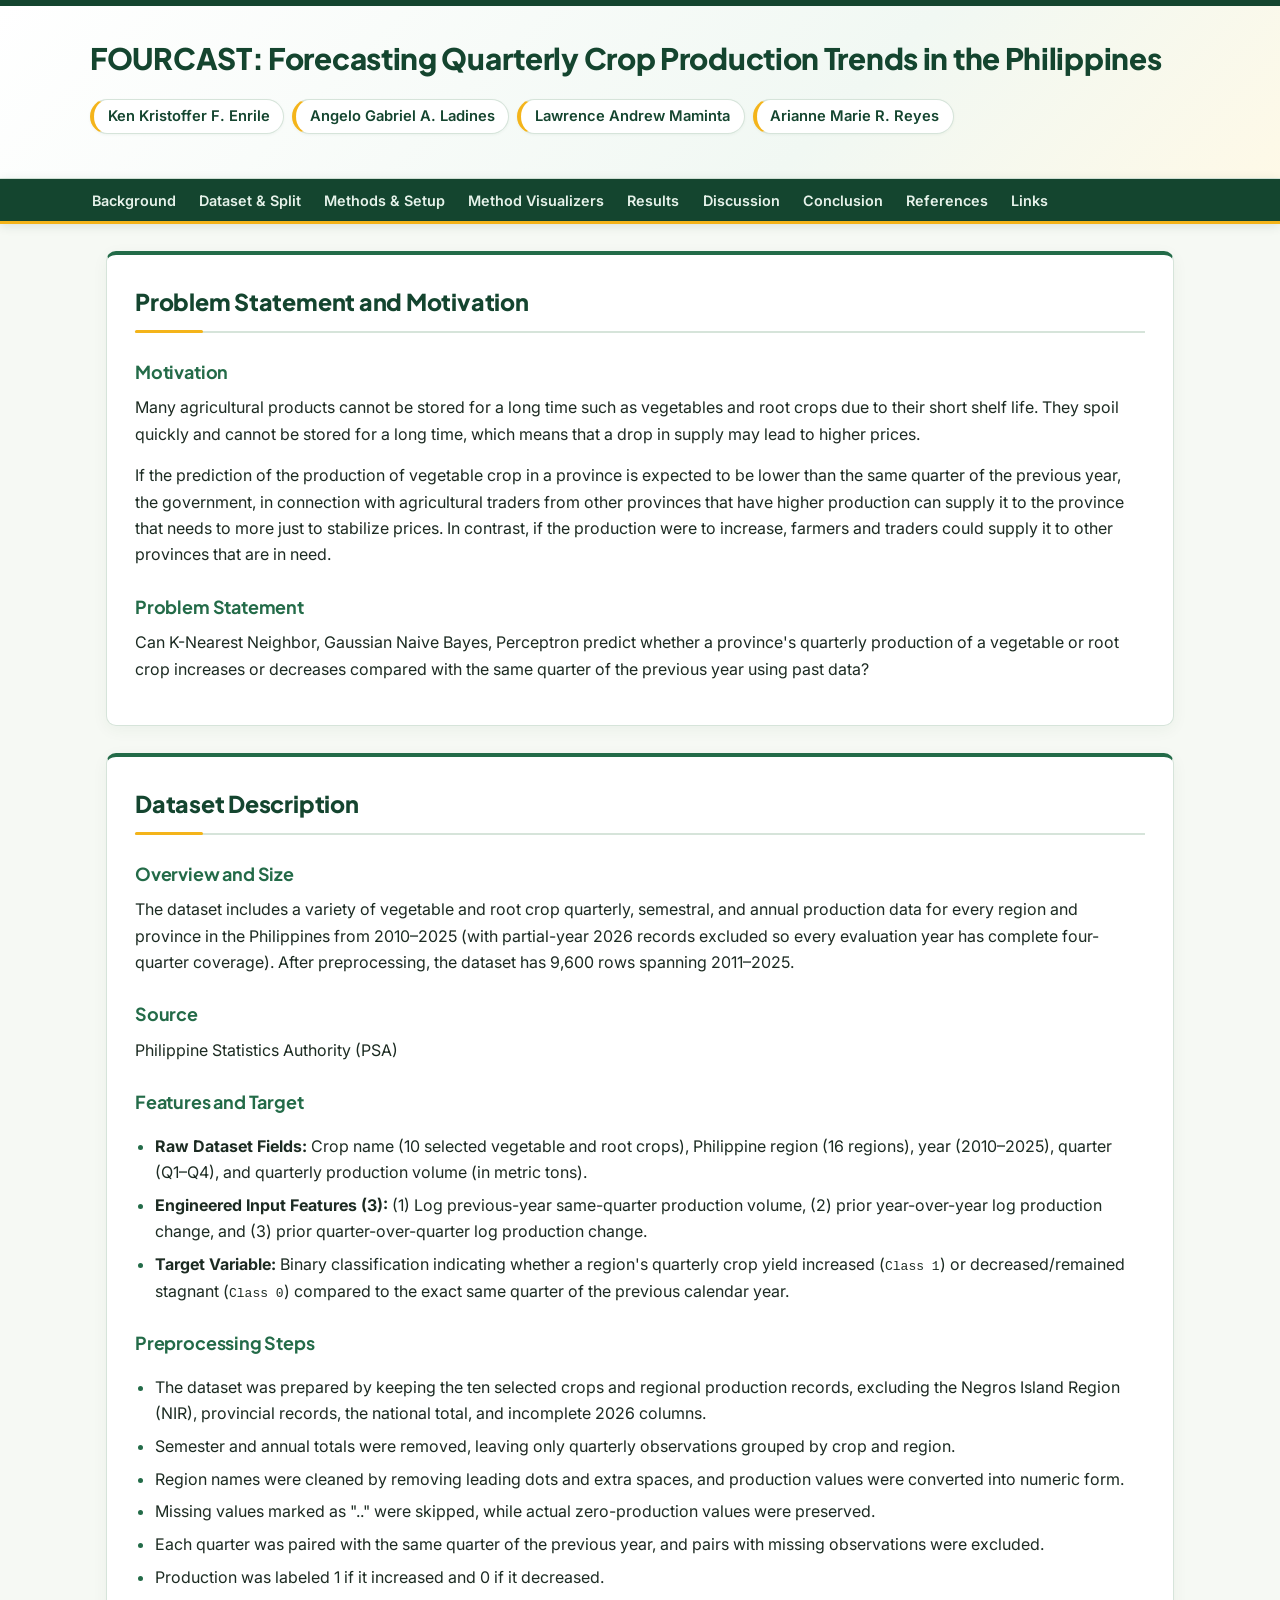
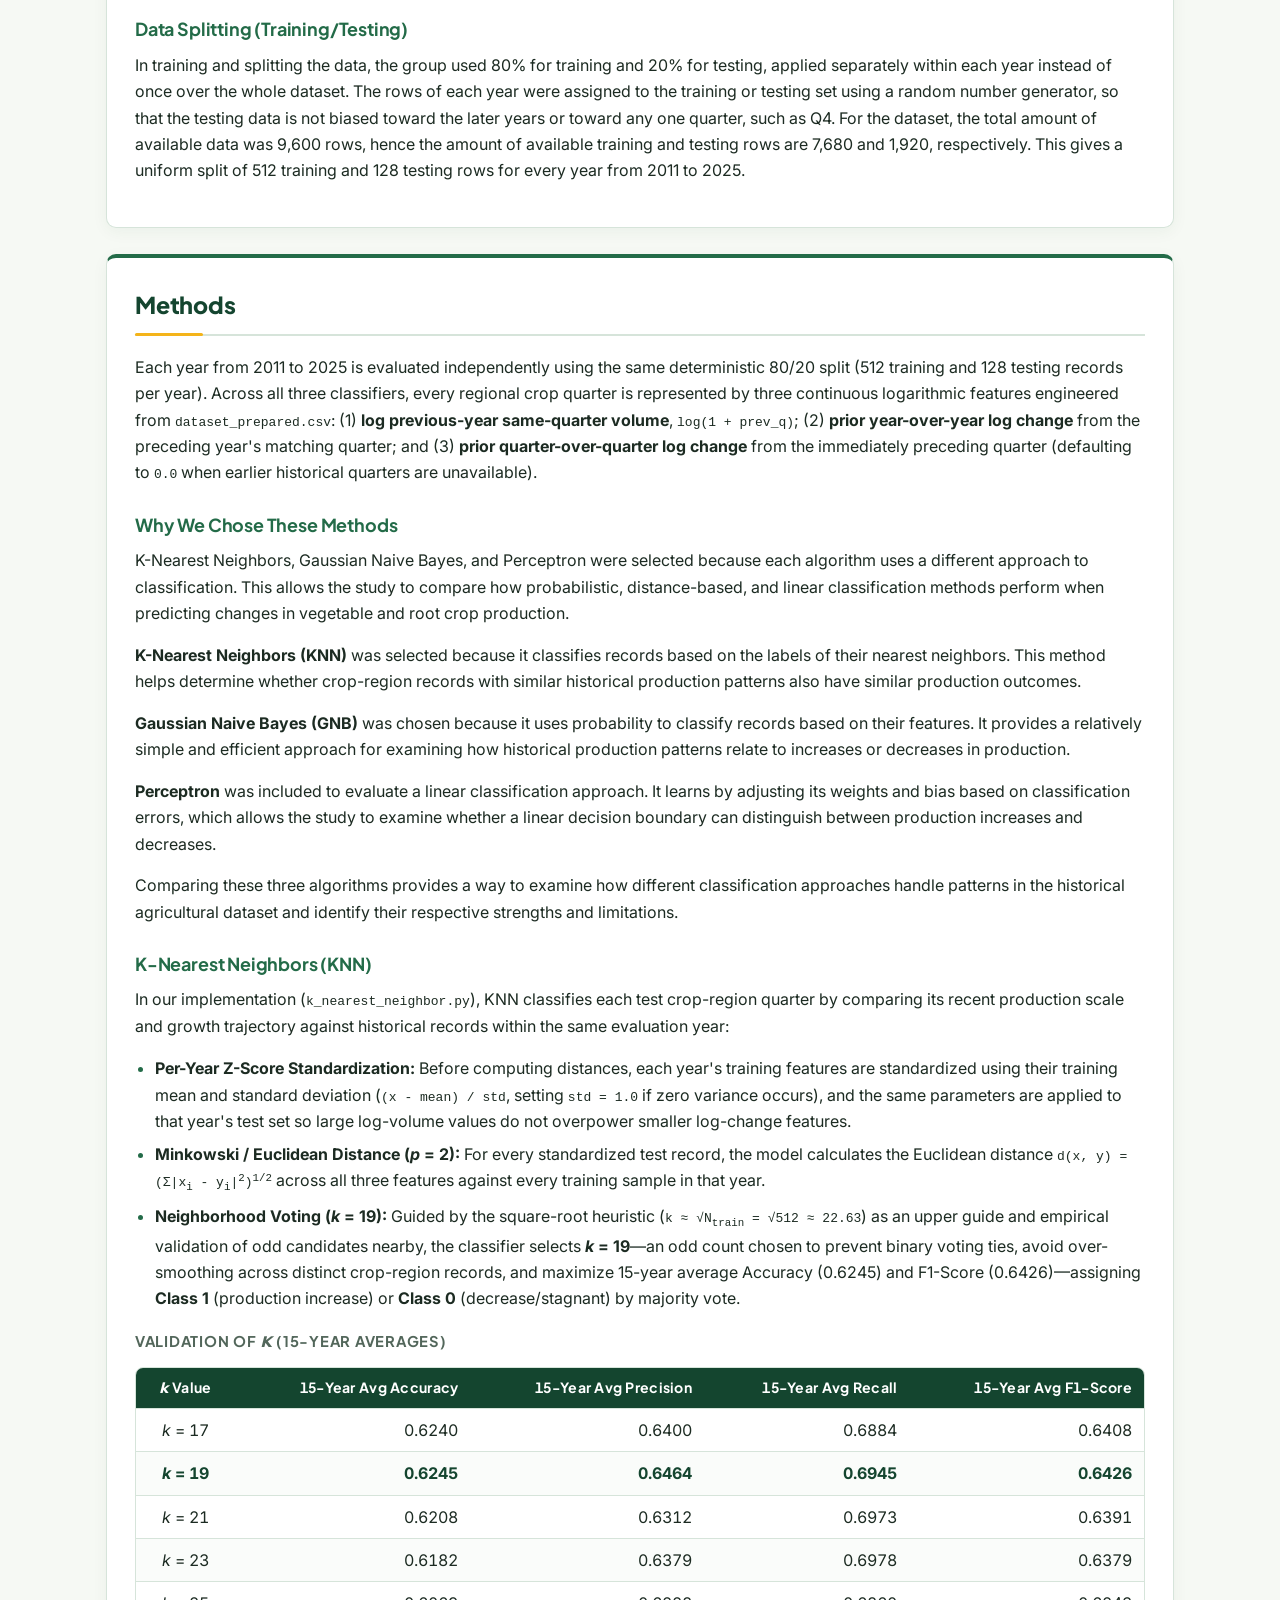
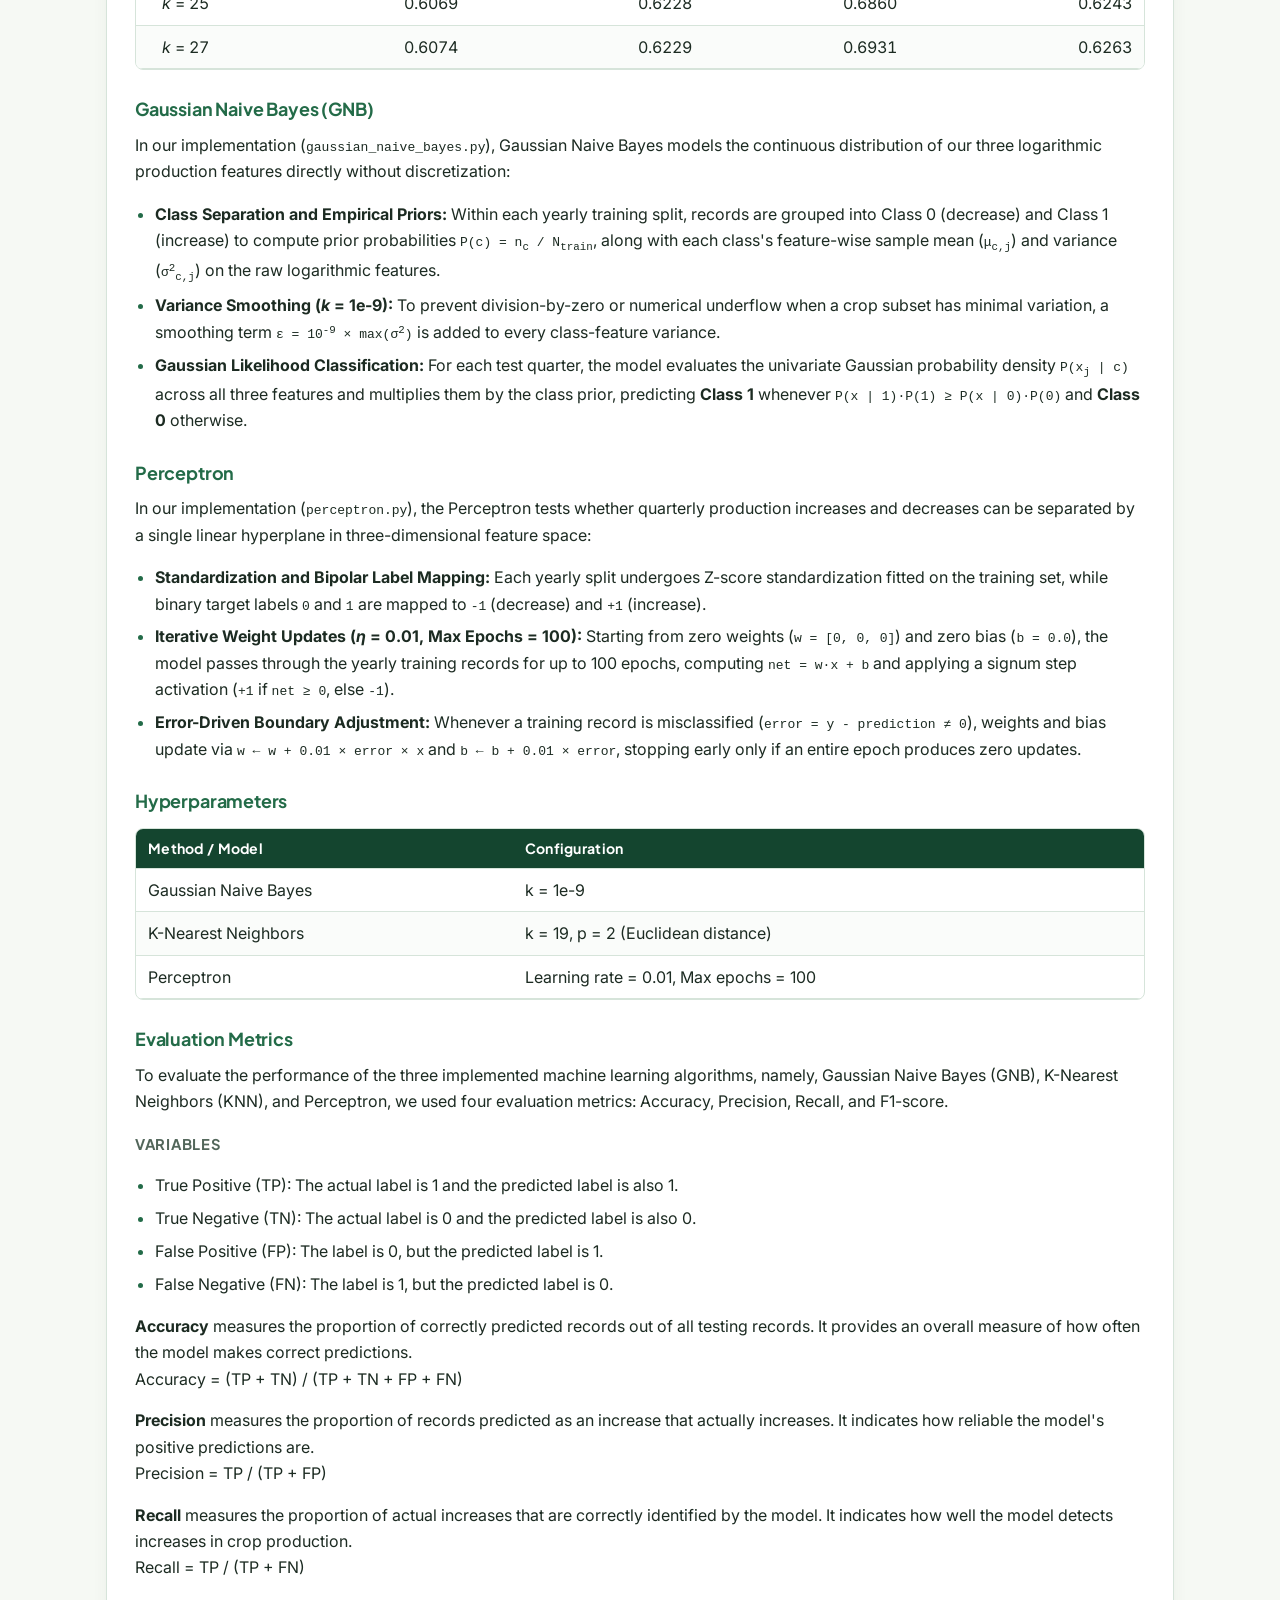
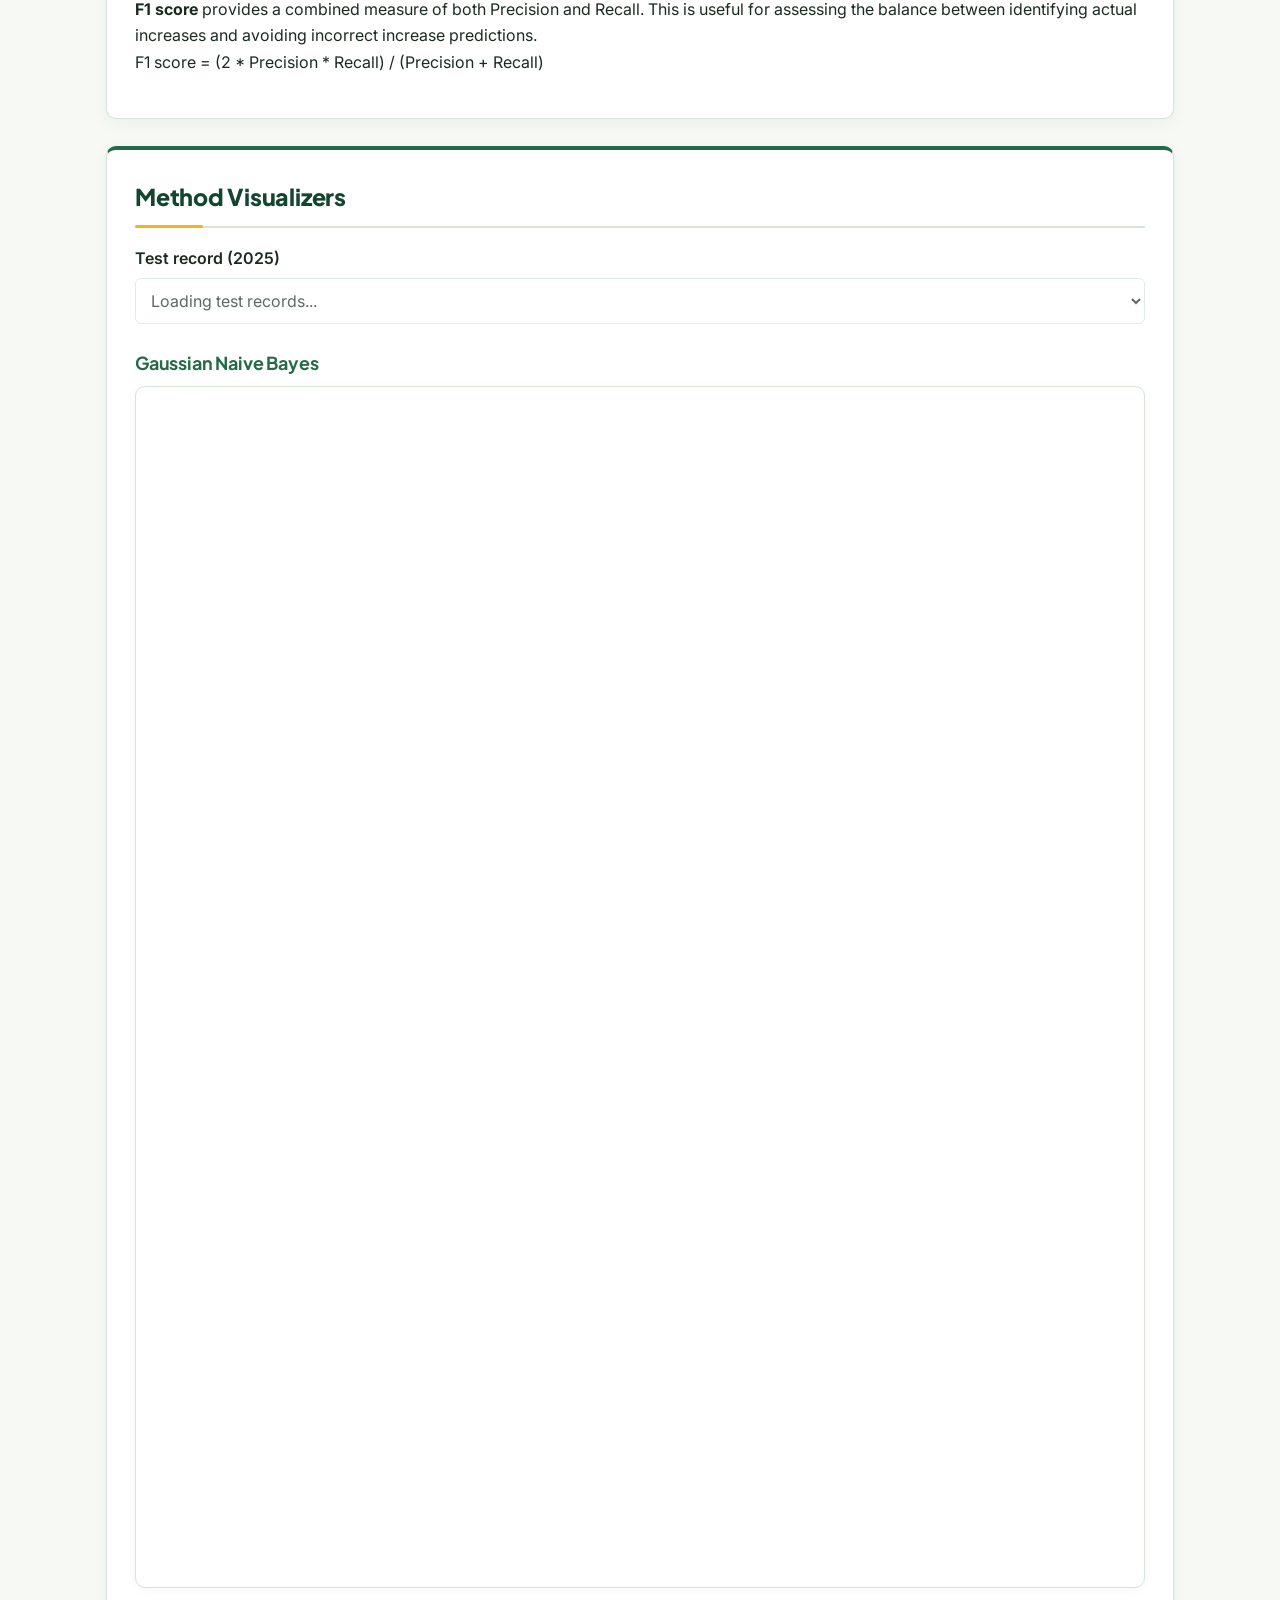
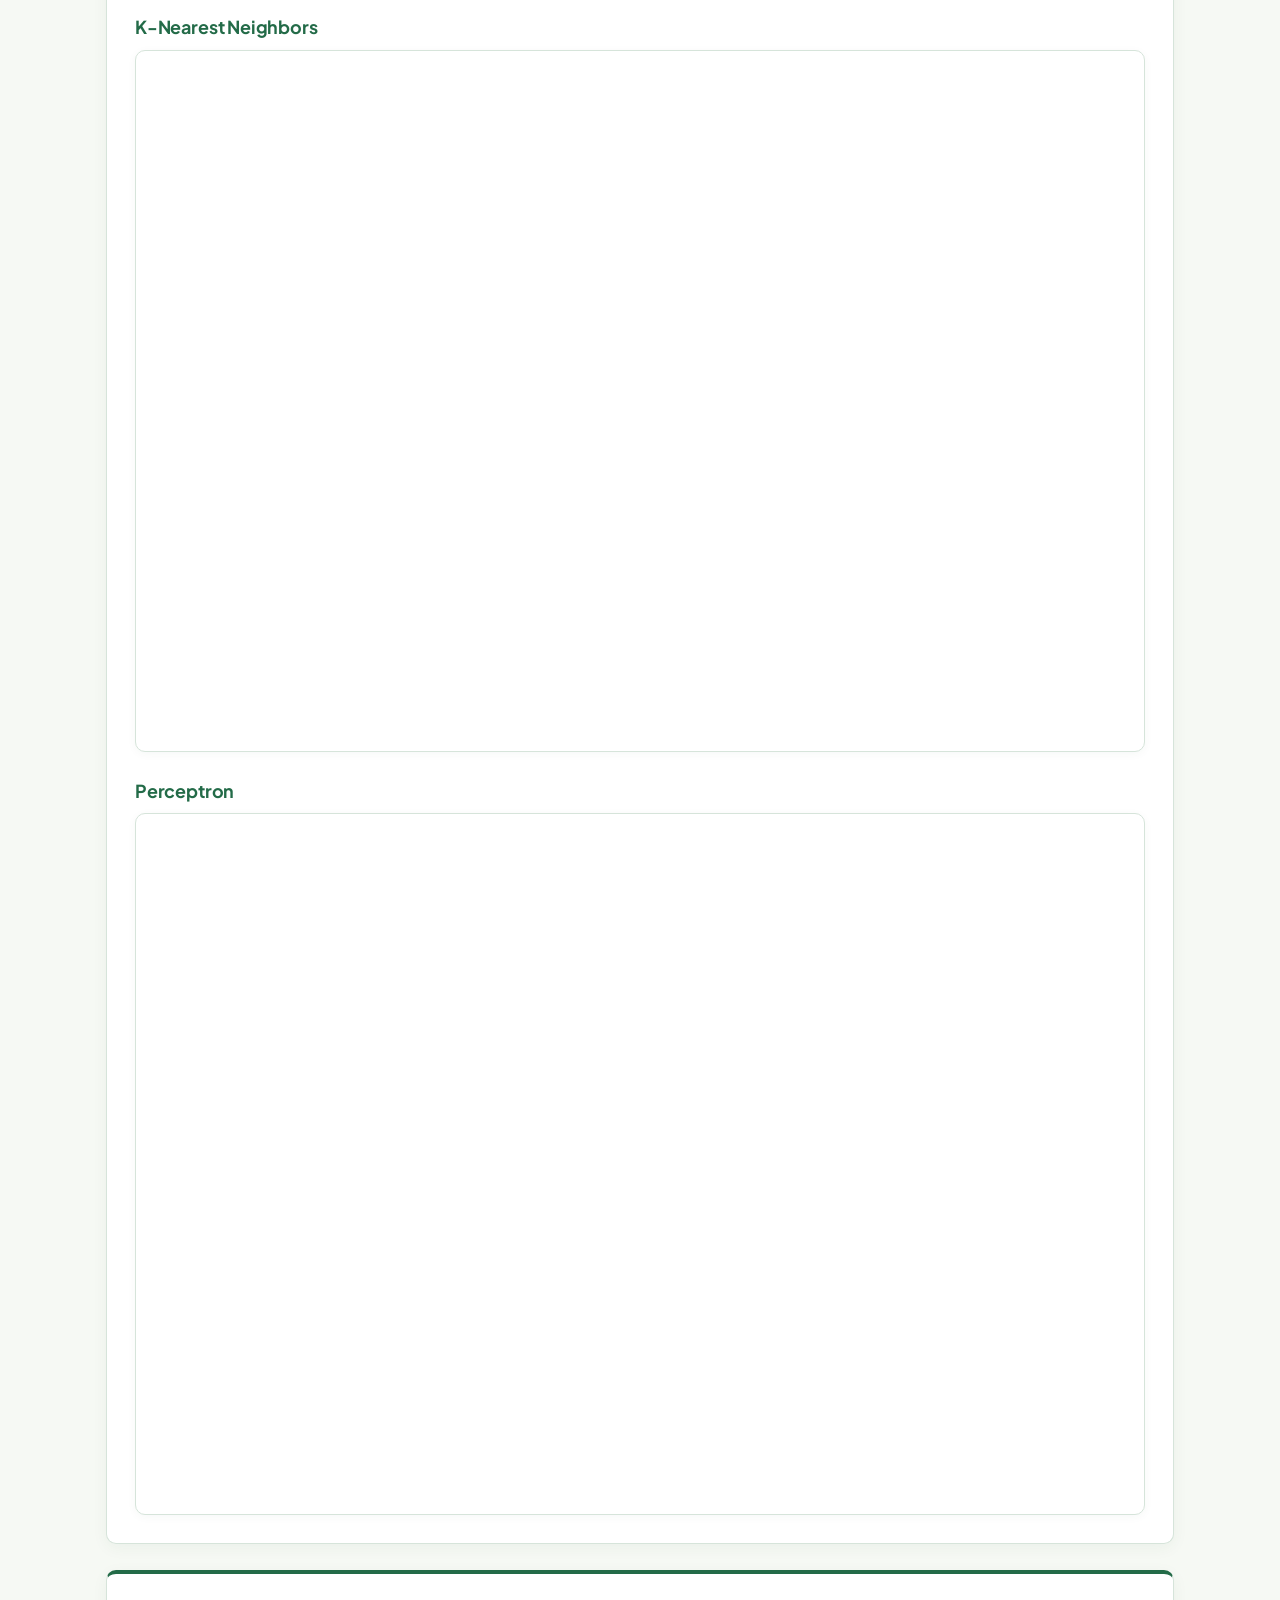
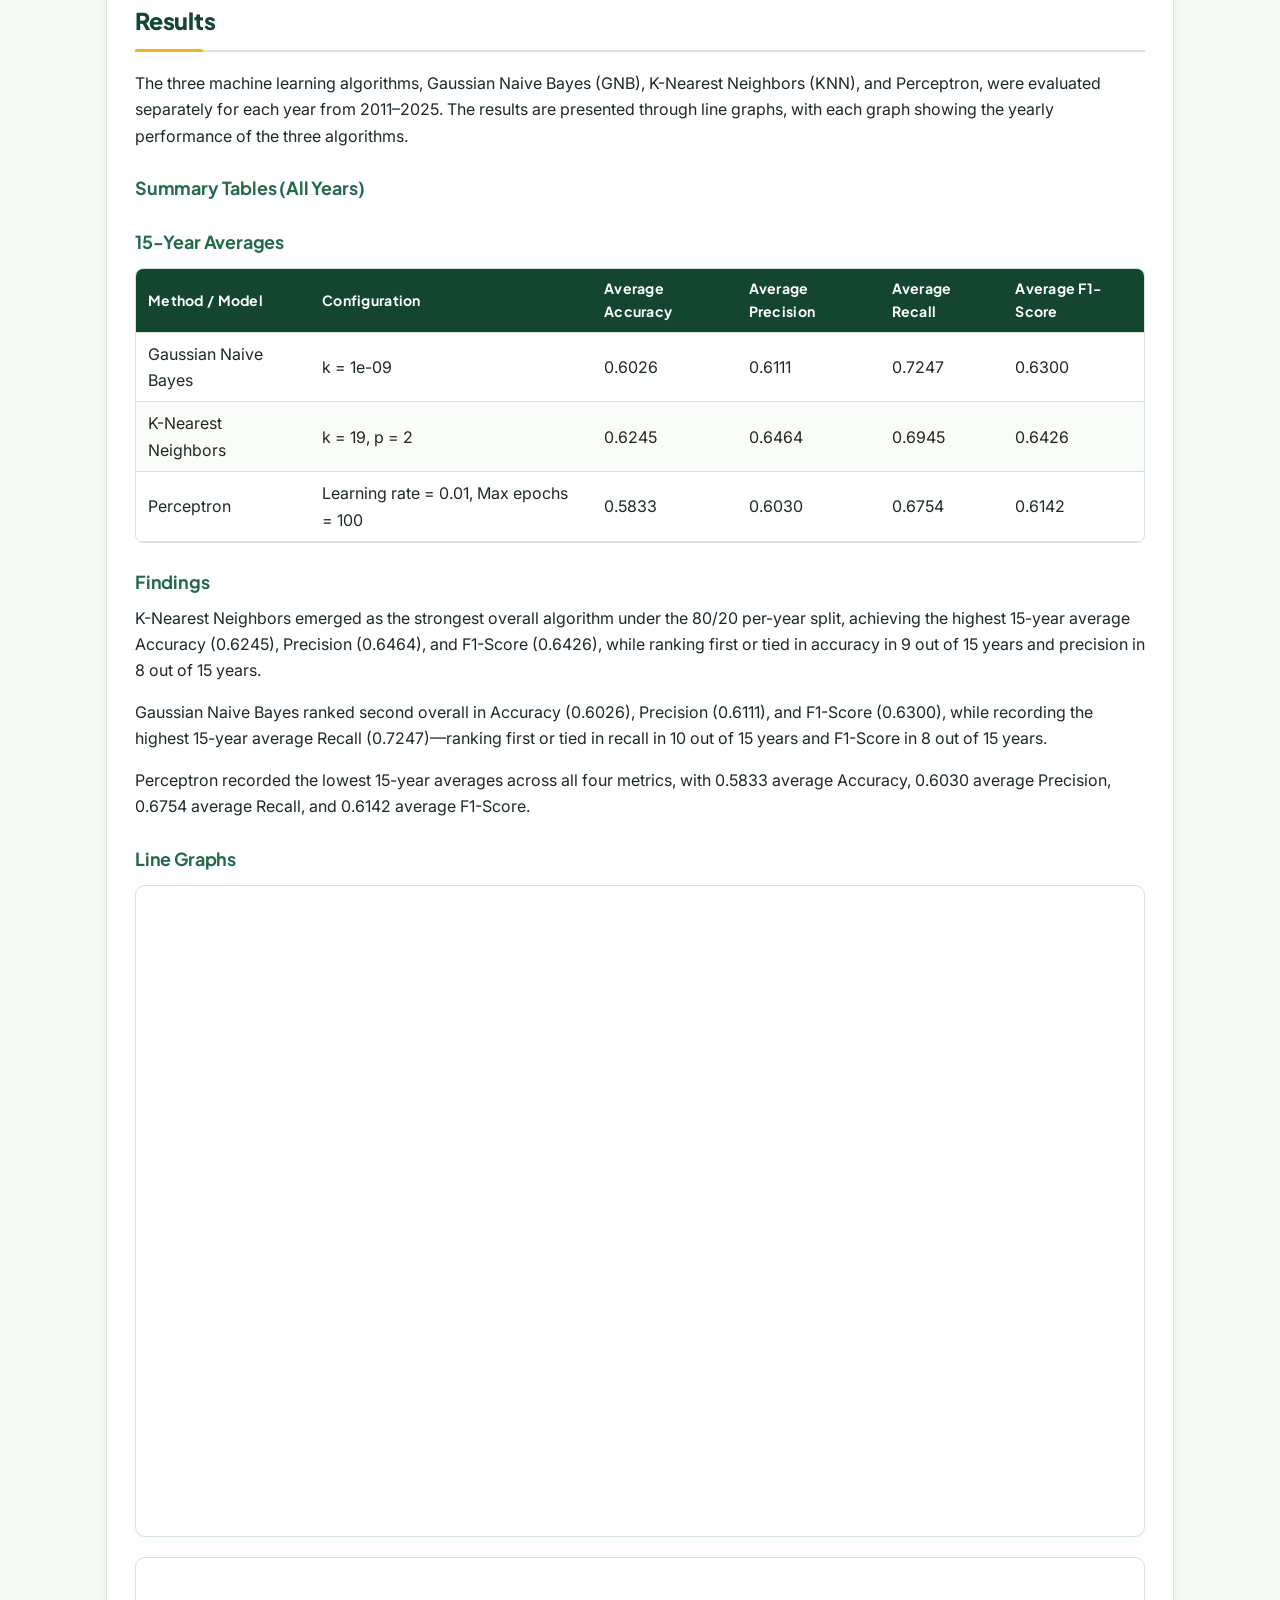
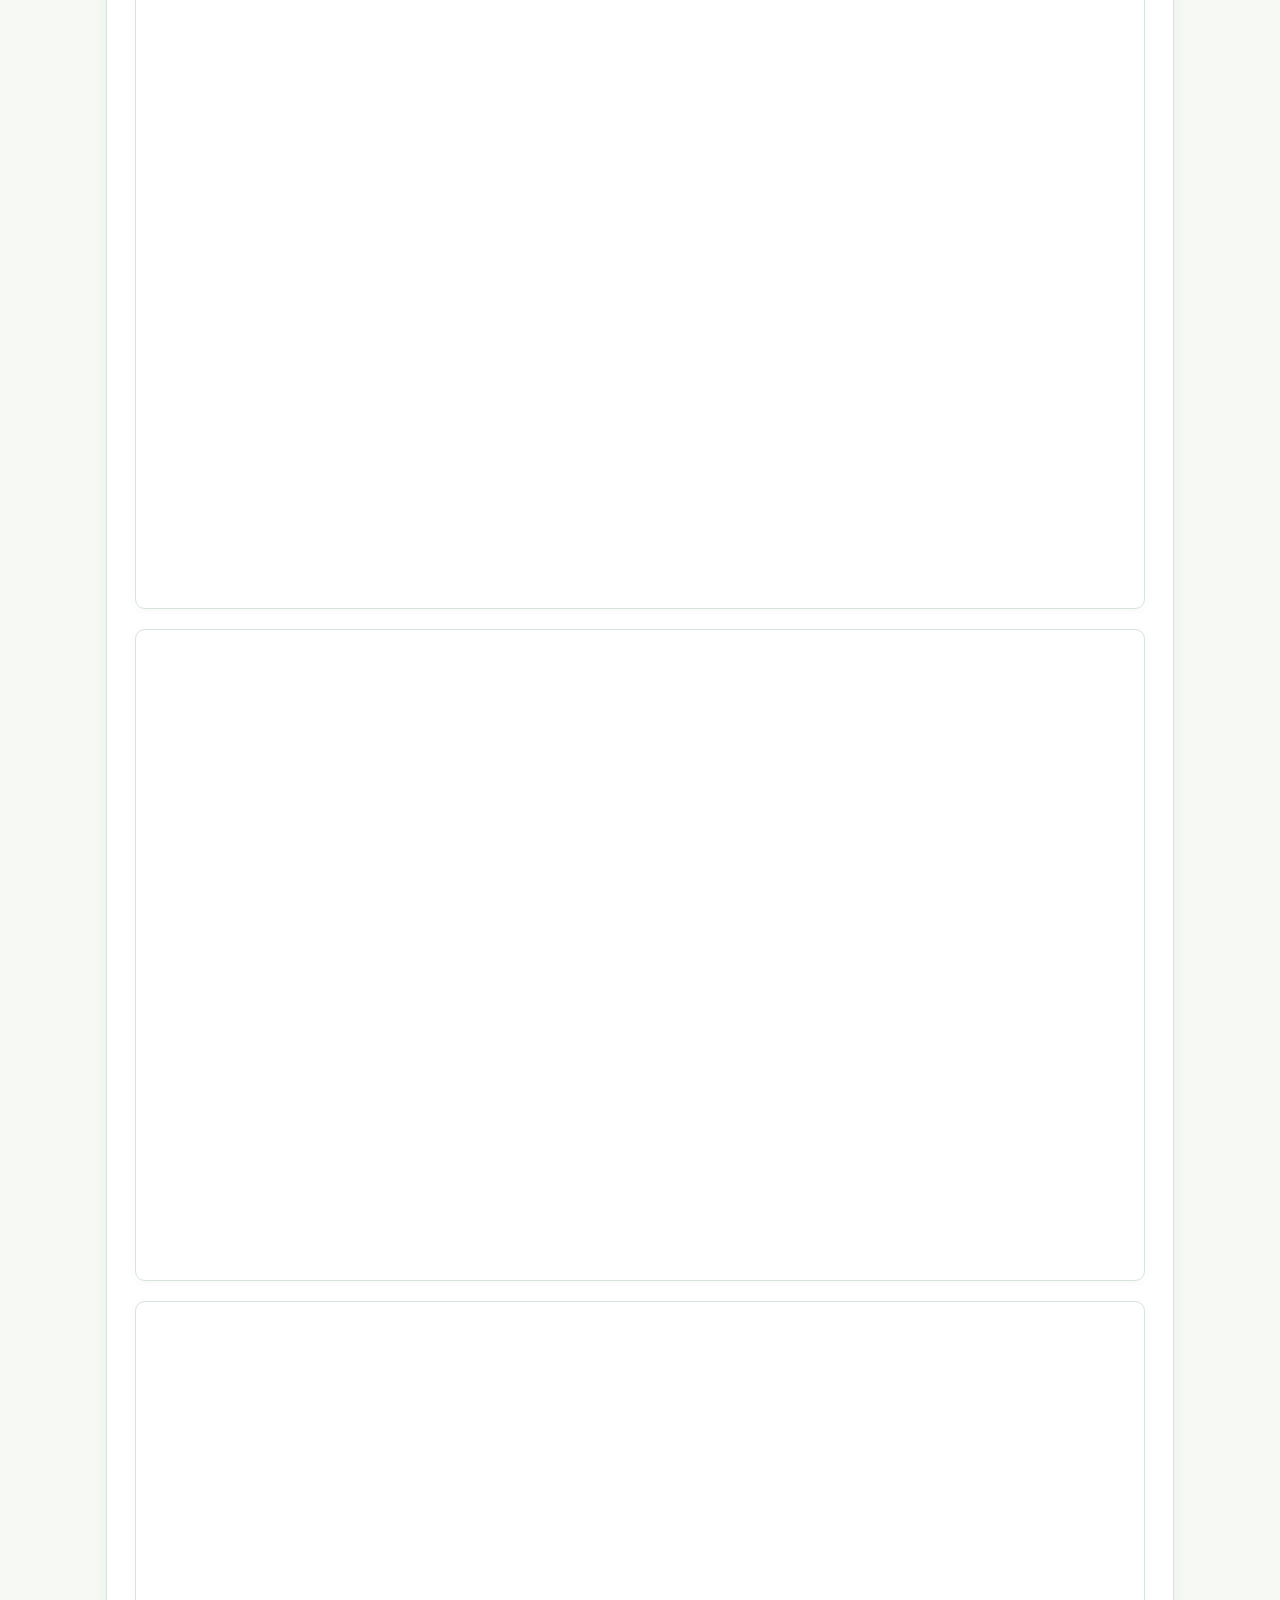
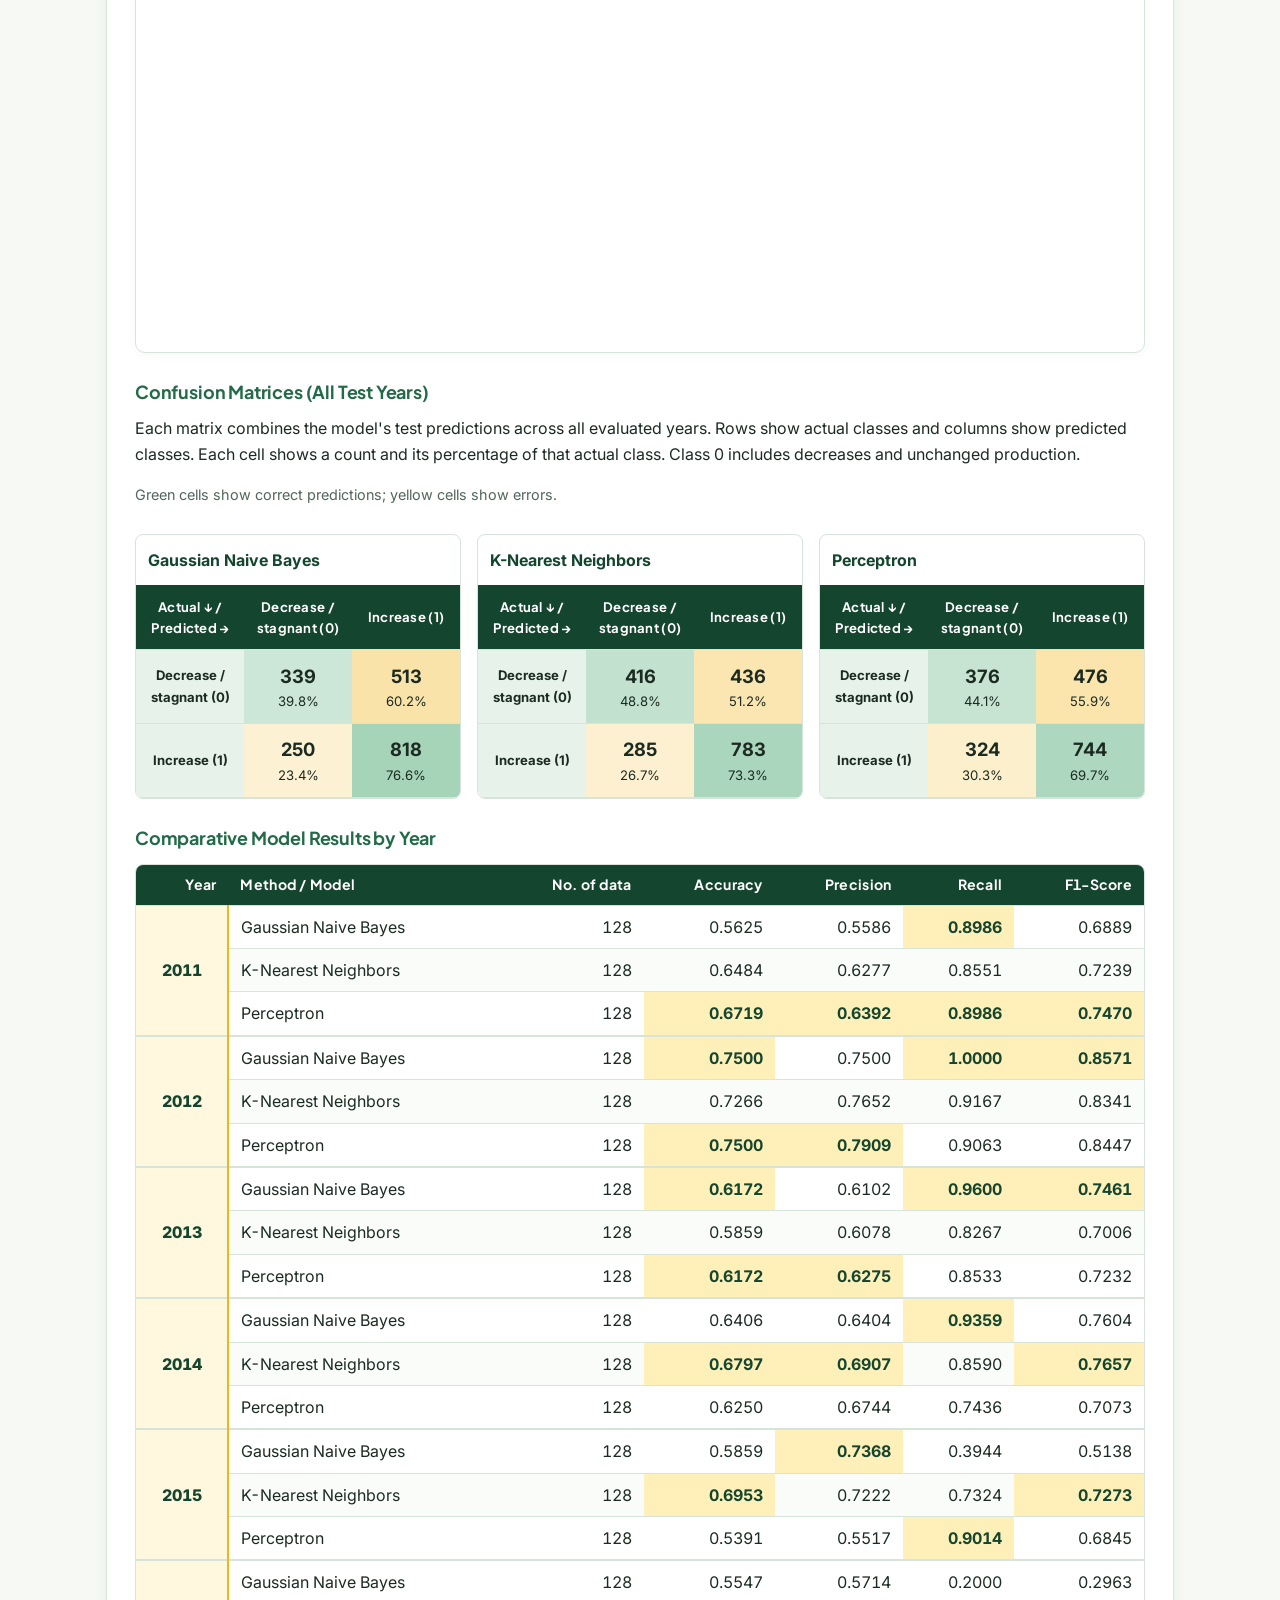
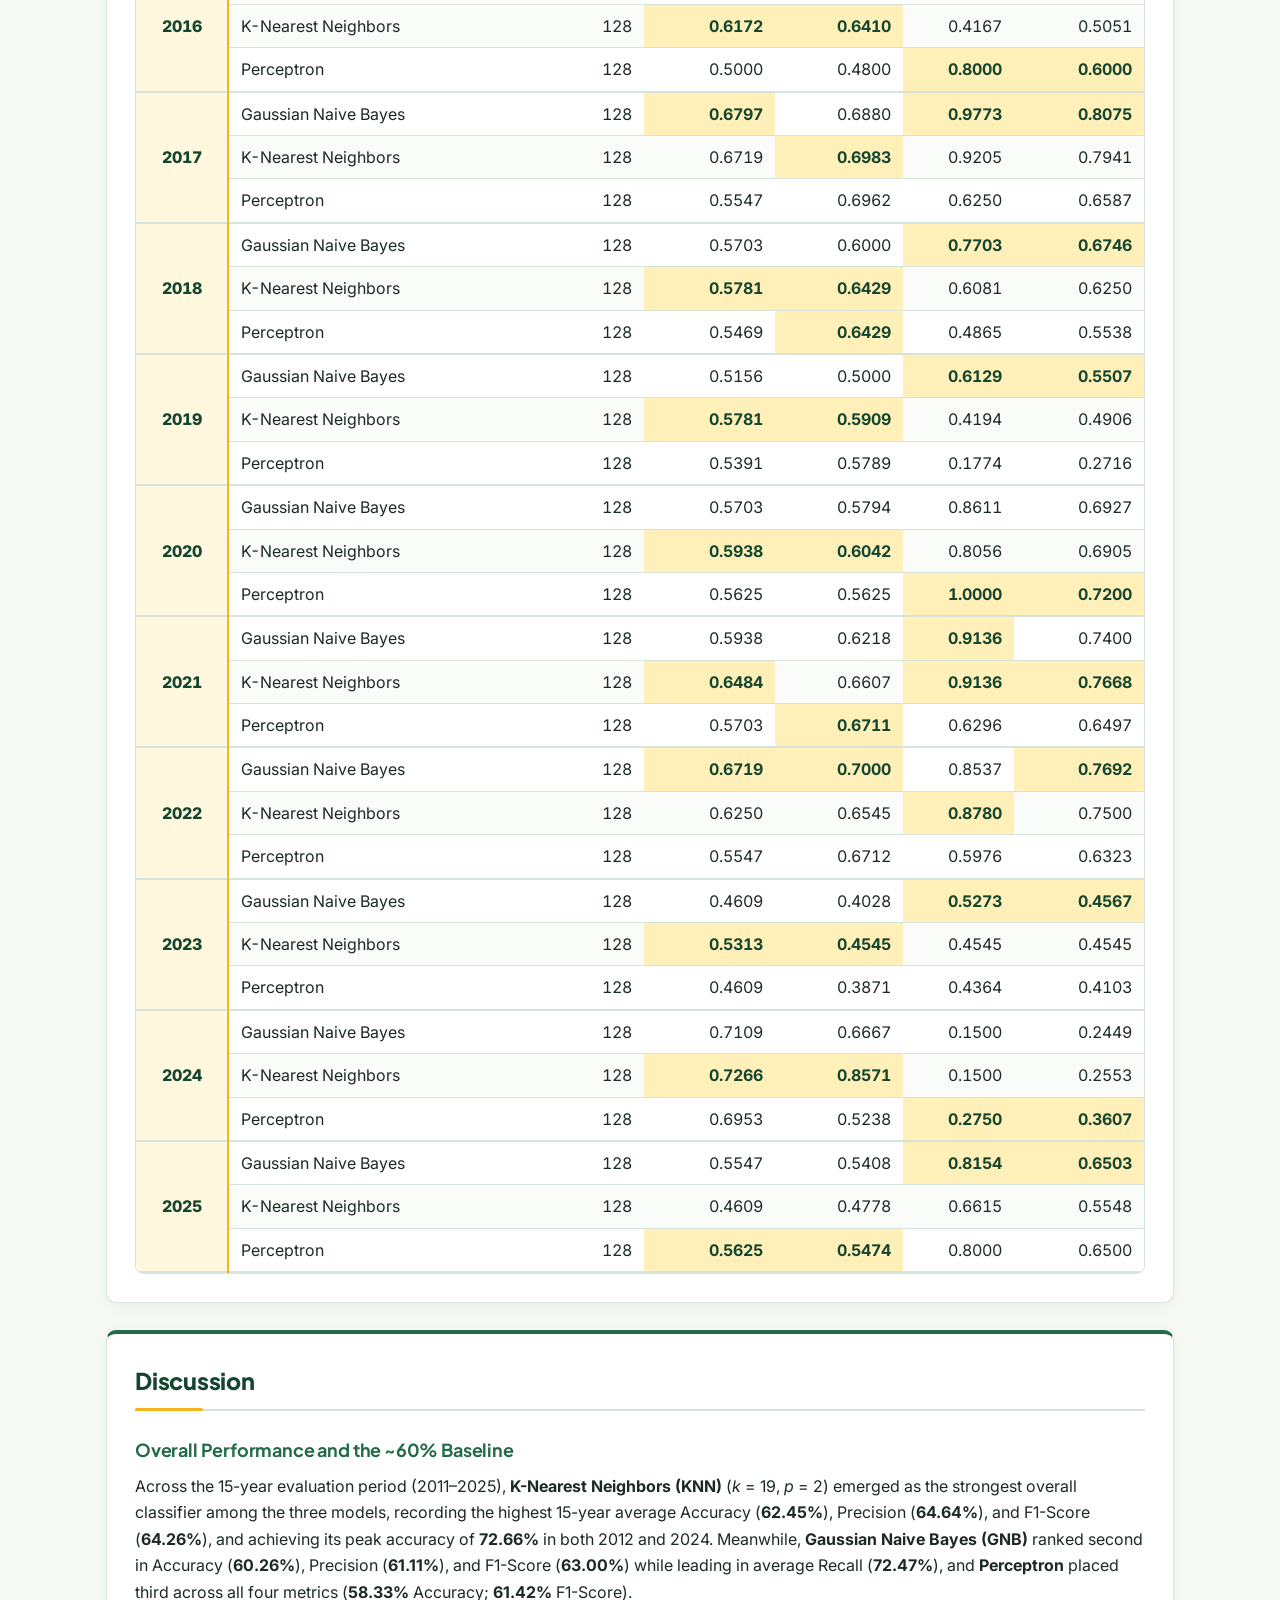
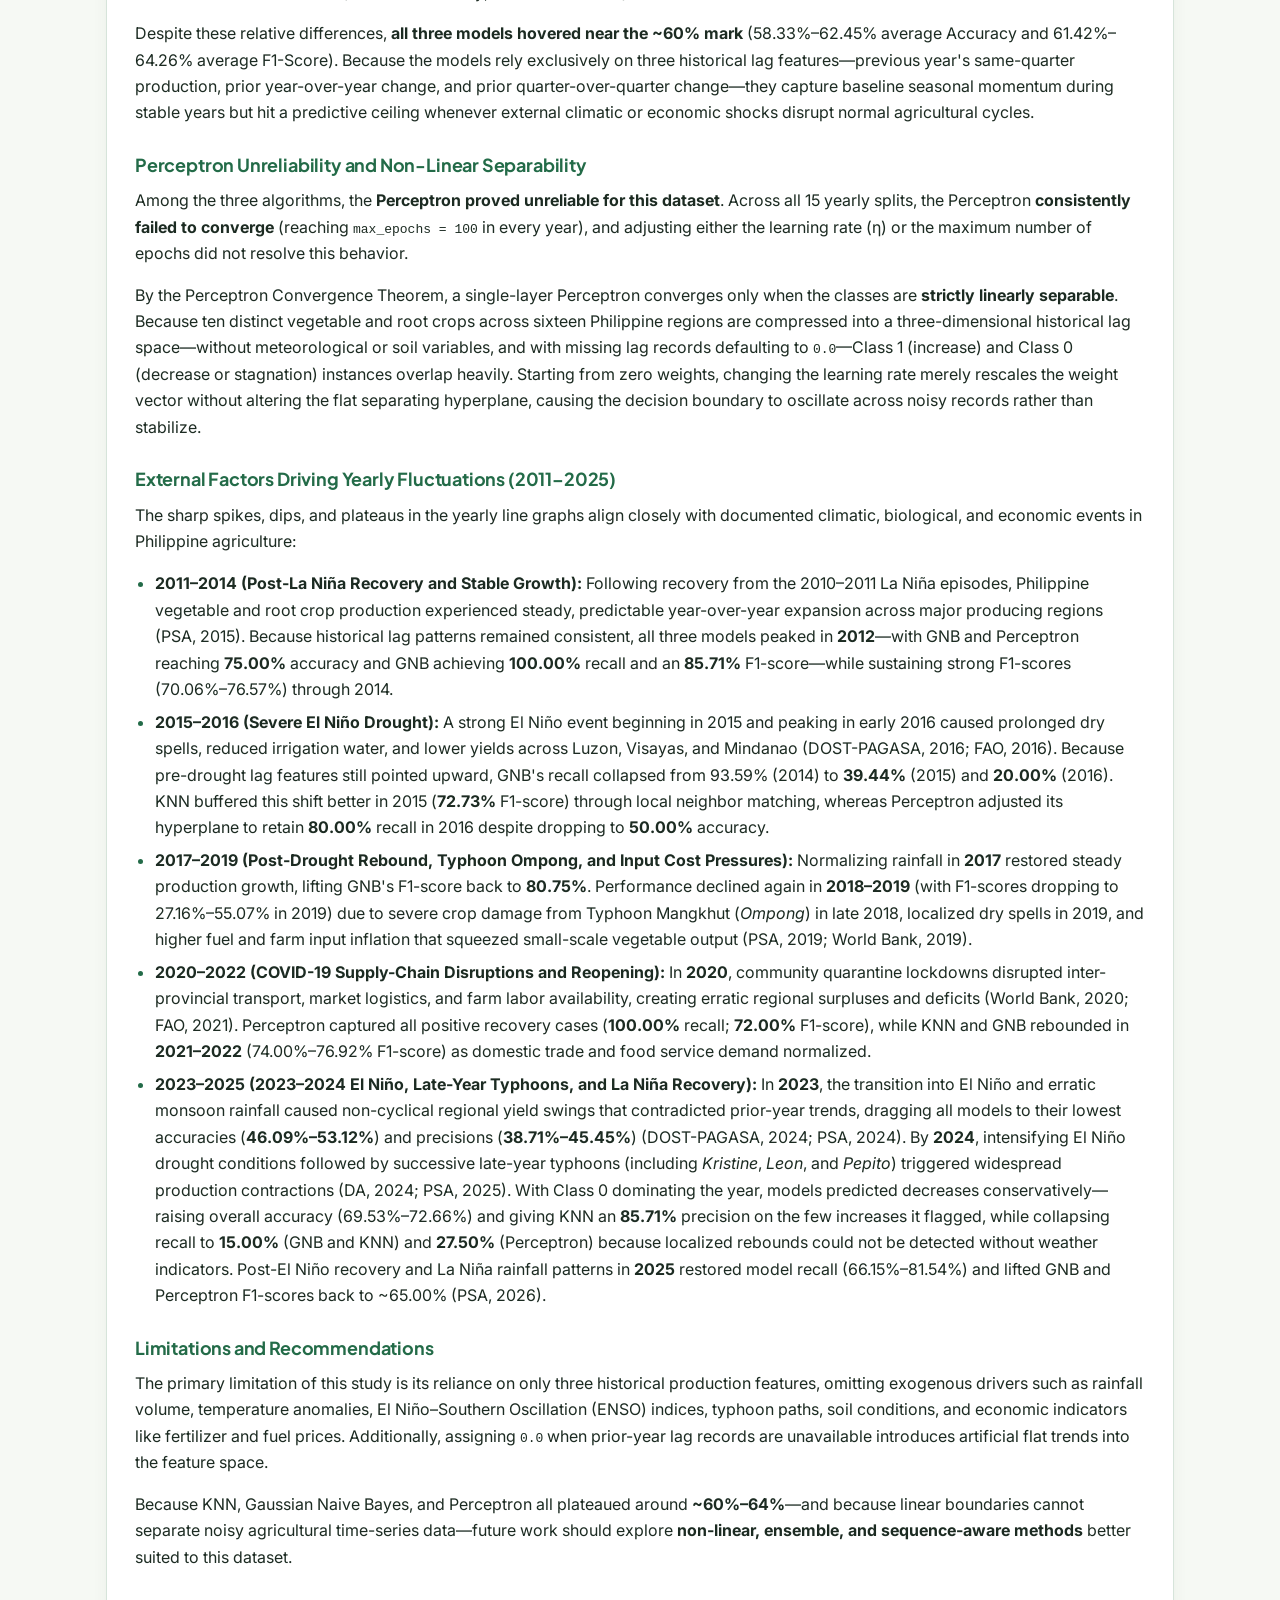
==== commit f147eee0: "Merge method visualizers into main" ====
--- a/index.html
+++ b/index.html
@@ -32,6 +32,7 @@
       <li><a href="#problem">Background</a></li>
       <li><a href="#dataset">Dataset &amp; Split</a></li>
       <li><a href="#methods">Methods &amp; Setup</a></li>
+      <li><a href="#visualizers">Method Visualizers</a></li>
       <li><a href="#results">Results</a></li>
       <li><a href="#discussion">Discussion</a></li>
       <li><a href="#conclusion">Conclusion</a></li>
@@ -211,6 +212,21 @@
         It indicates how well the model detects increases in crop production.<br>Recall = TP / (TP + FN)</p>
       <p><strong>F1 score</strong> provides a combined measure of both Precision and Recall. This is useful for assessing the balance
          between identifying actual increases and avoiding incorrect increase predictions.<br>F1 score = (2 * Precision * Recall) / (Precision + Recall)</p>
+    </section>
+
+    <section id="visualizers">
+      <h2>Method Visualizers</h2>
+      <div class="method-selector">
+        <label for="method-record">Test record (2025)</label>
+        <select id="method-record" disabled><option>Loading test records...</option></select>
+        <p id="method-record-summary" class="note" role="status" aria-live="polite"></p>
+      </div>
+      <h3>Gaussian Naive Bayes</h3>
+      <div class="fig method-chart"><iframe src="tables_and_charts/gaussian_nb.html" title="Gaussian Naive Bayes distributions for 2025" loading="lazy"></iframe></div>
+      <h3>K-Nearest Neighbors</h3>
+      <div class="fig method-chart compact"><iframe src="tables_and_charts/knn.html" title="K-Nearest Neighbors for 2025" loading="lazy"></iframe></div>
+      <h3>Perceptron</h3>
+      <div class="fig method-chart compact"><iframe src="tables_and_charts/perceptron.html" title="Perceptron separating plane for 2025" loading="lazy"></iframe></div>
     </section>
 
     <!-- IV. RESULTS (SUMMARY & FINDINGS FIRST, THEN CHARTS, THEN FULL YEAR TABLE) -->
@@ -406,6 +422,7 @@
   </main>
   <script src="tables_and_charts/results.js"></script>
   <script src="script.js"></script>
+  <script src="method_selector.js"></script>
 </body>
 
 </html>
--- a/style.css
+++ b/style.css
@@ -386,3 +386,18 @@
 .confusion-matrix strong {
   font-size: 1.15rem;
 }
+
+.chart-grid .fig iframe { height: 650px; }
+
+.method-chart iframe { height: 1200px; }
+
+.method-chart.compact iframe { height: 700px; }
+
+.method-selector { margin: 1rem 0 1.5rem; }
+.method-selector label { display: block; font-weight: 600; margin-bottom: .4rem; }
+.method-selector select {
+  width: 100%; min-width: 0; padding: .7rem; border: 1px solid var(--line);
+  border-radius: 6px; background: white; color: var(--text); font: inherit;
+}
+.method-selector select:focus-visible { outline: 3px solid var(--yellow); outline-offset: 2px; }
+.method-selector .note { margin-top: .5rem; }
